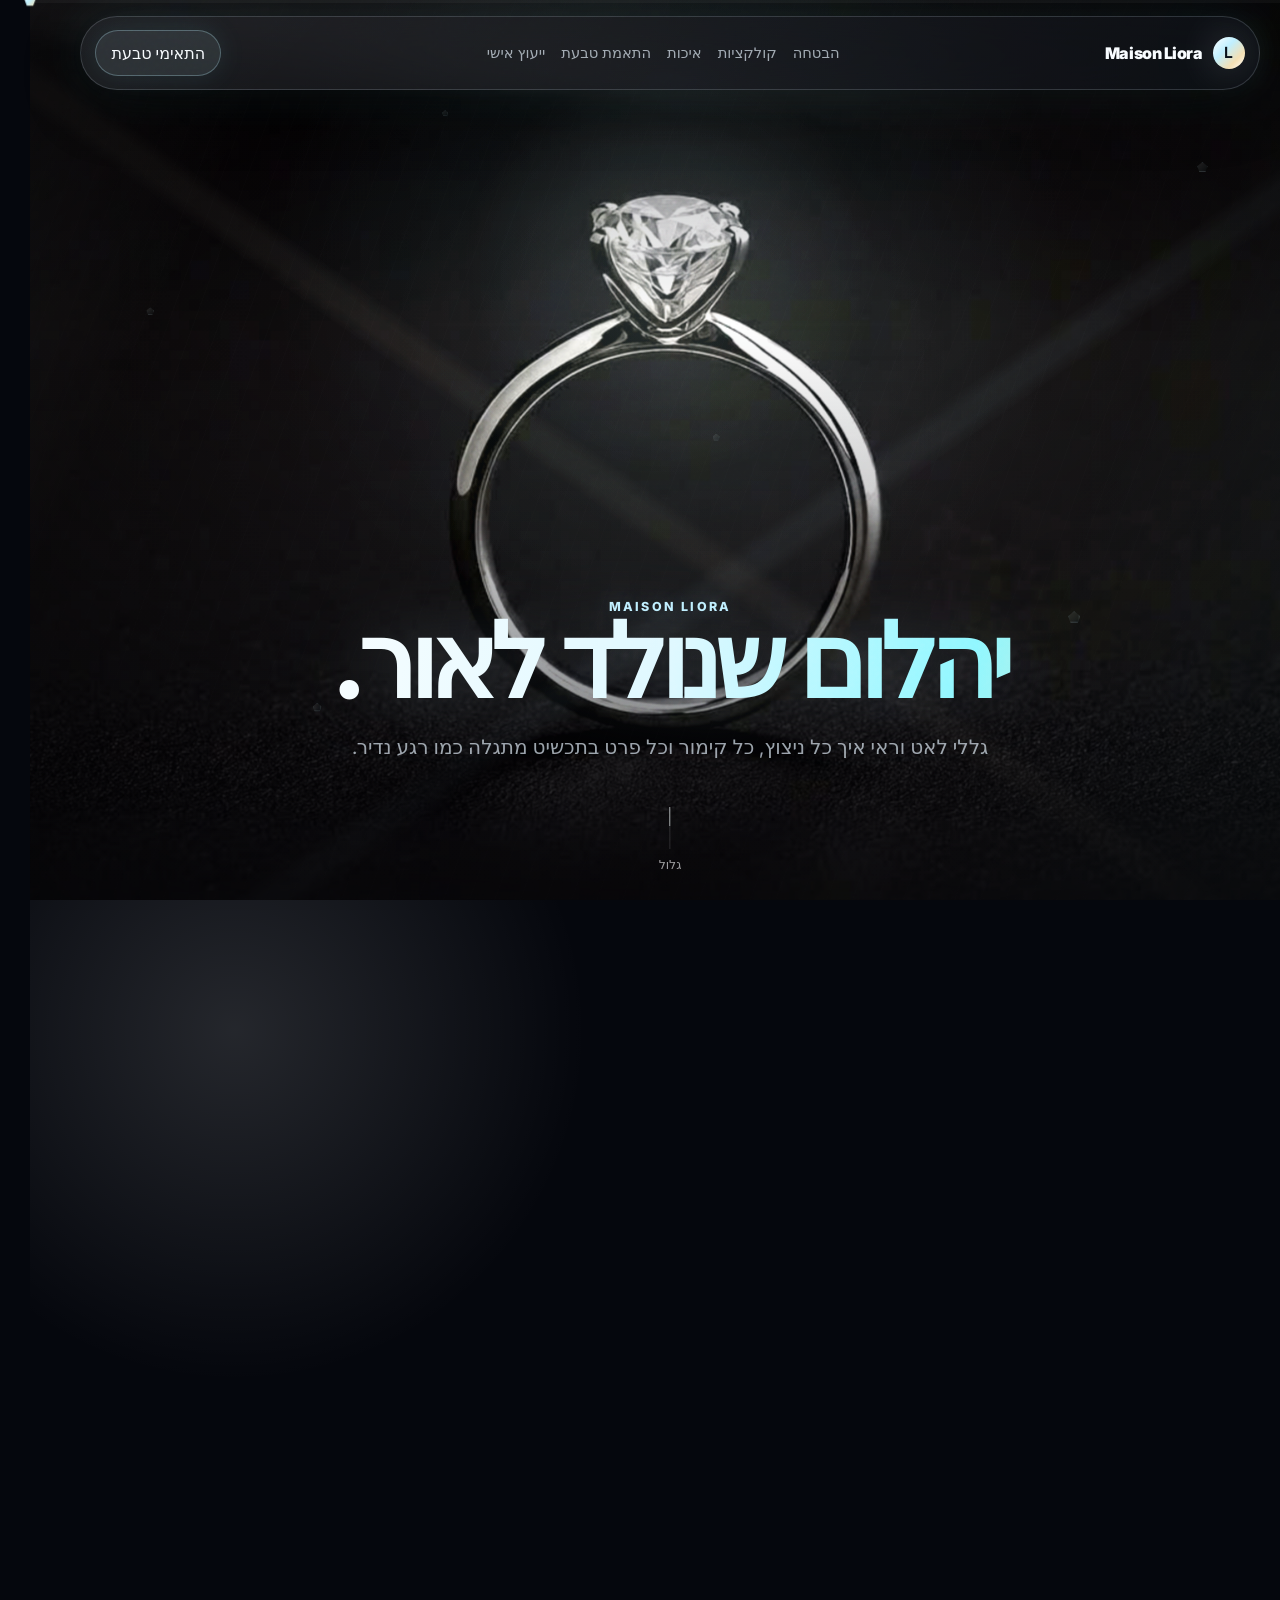
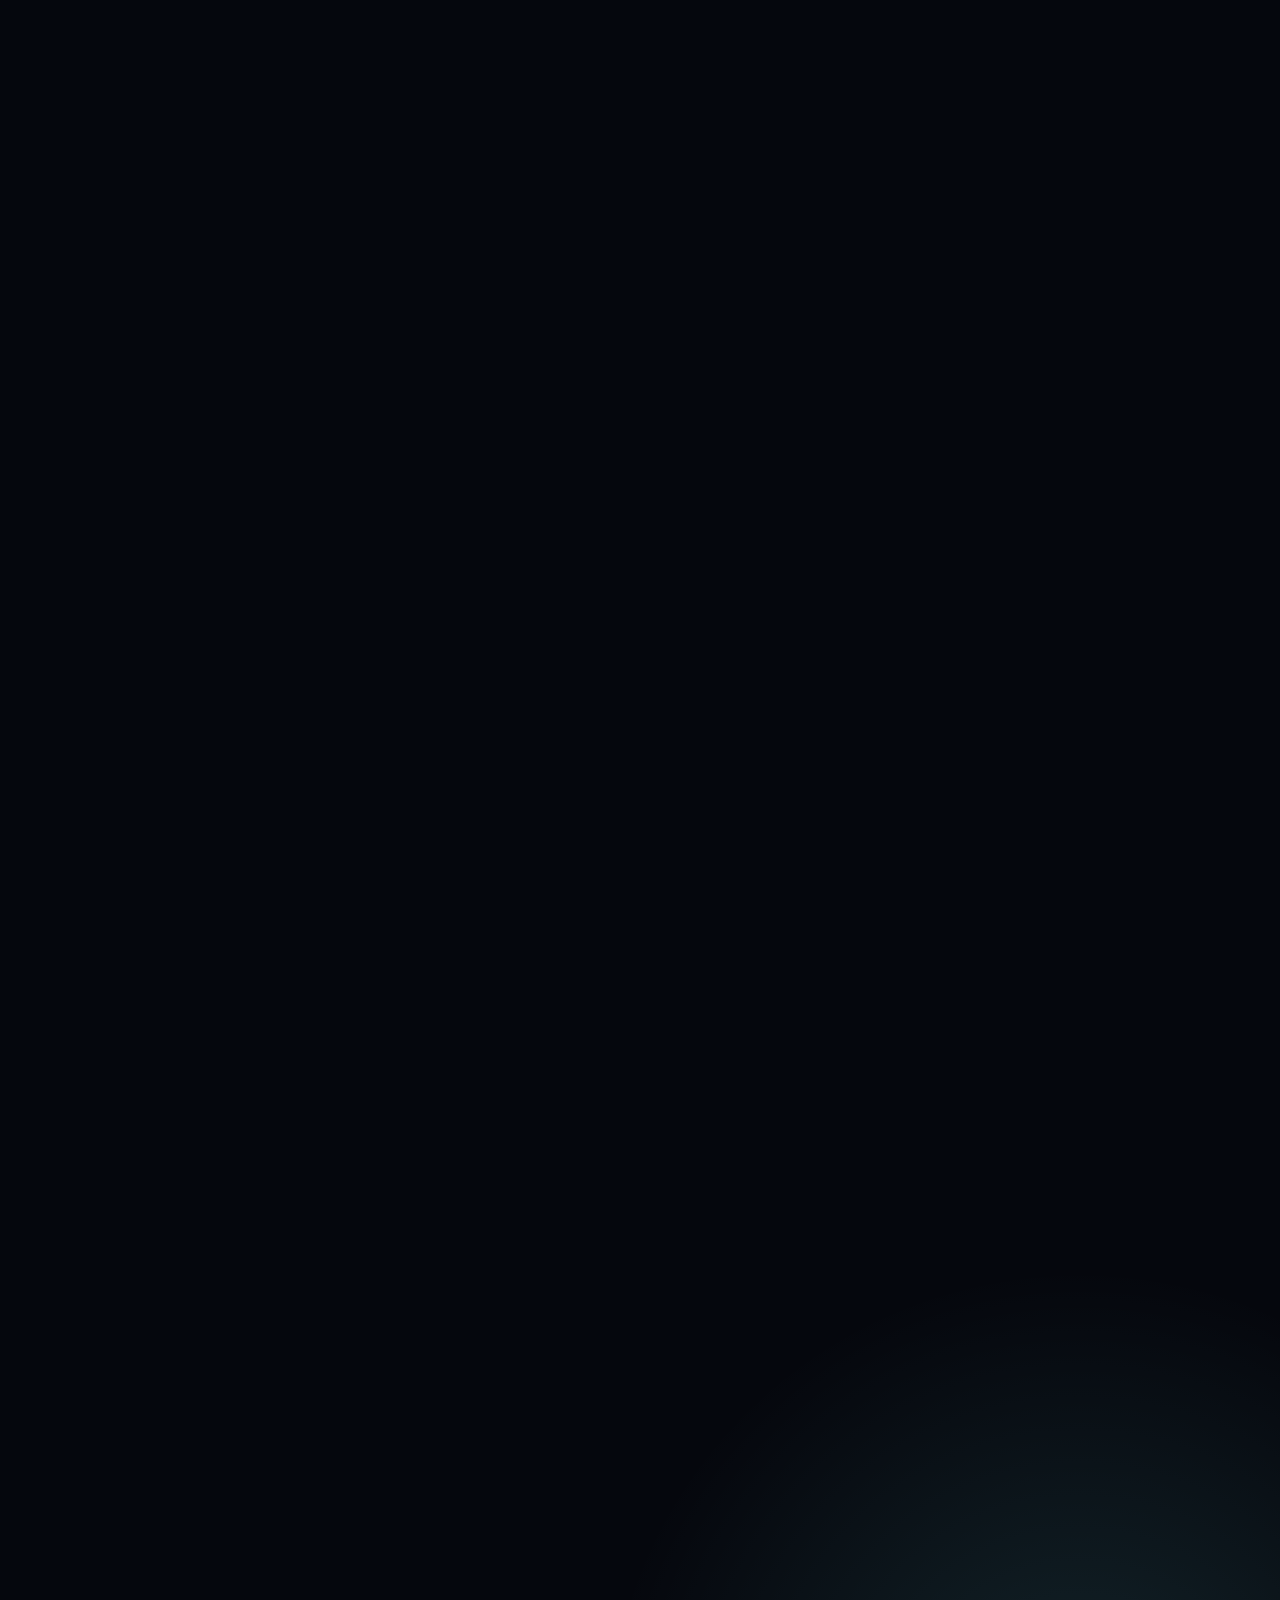
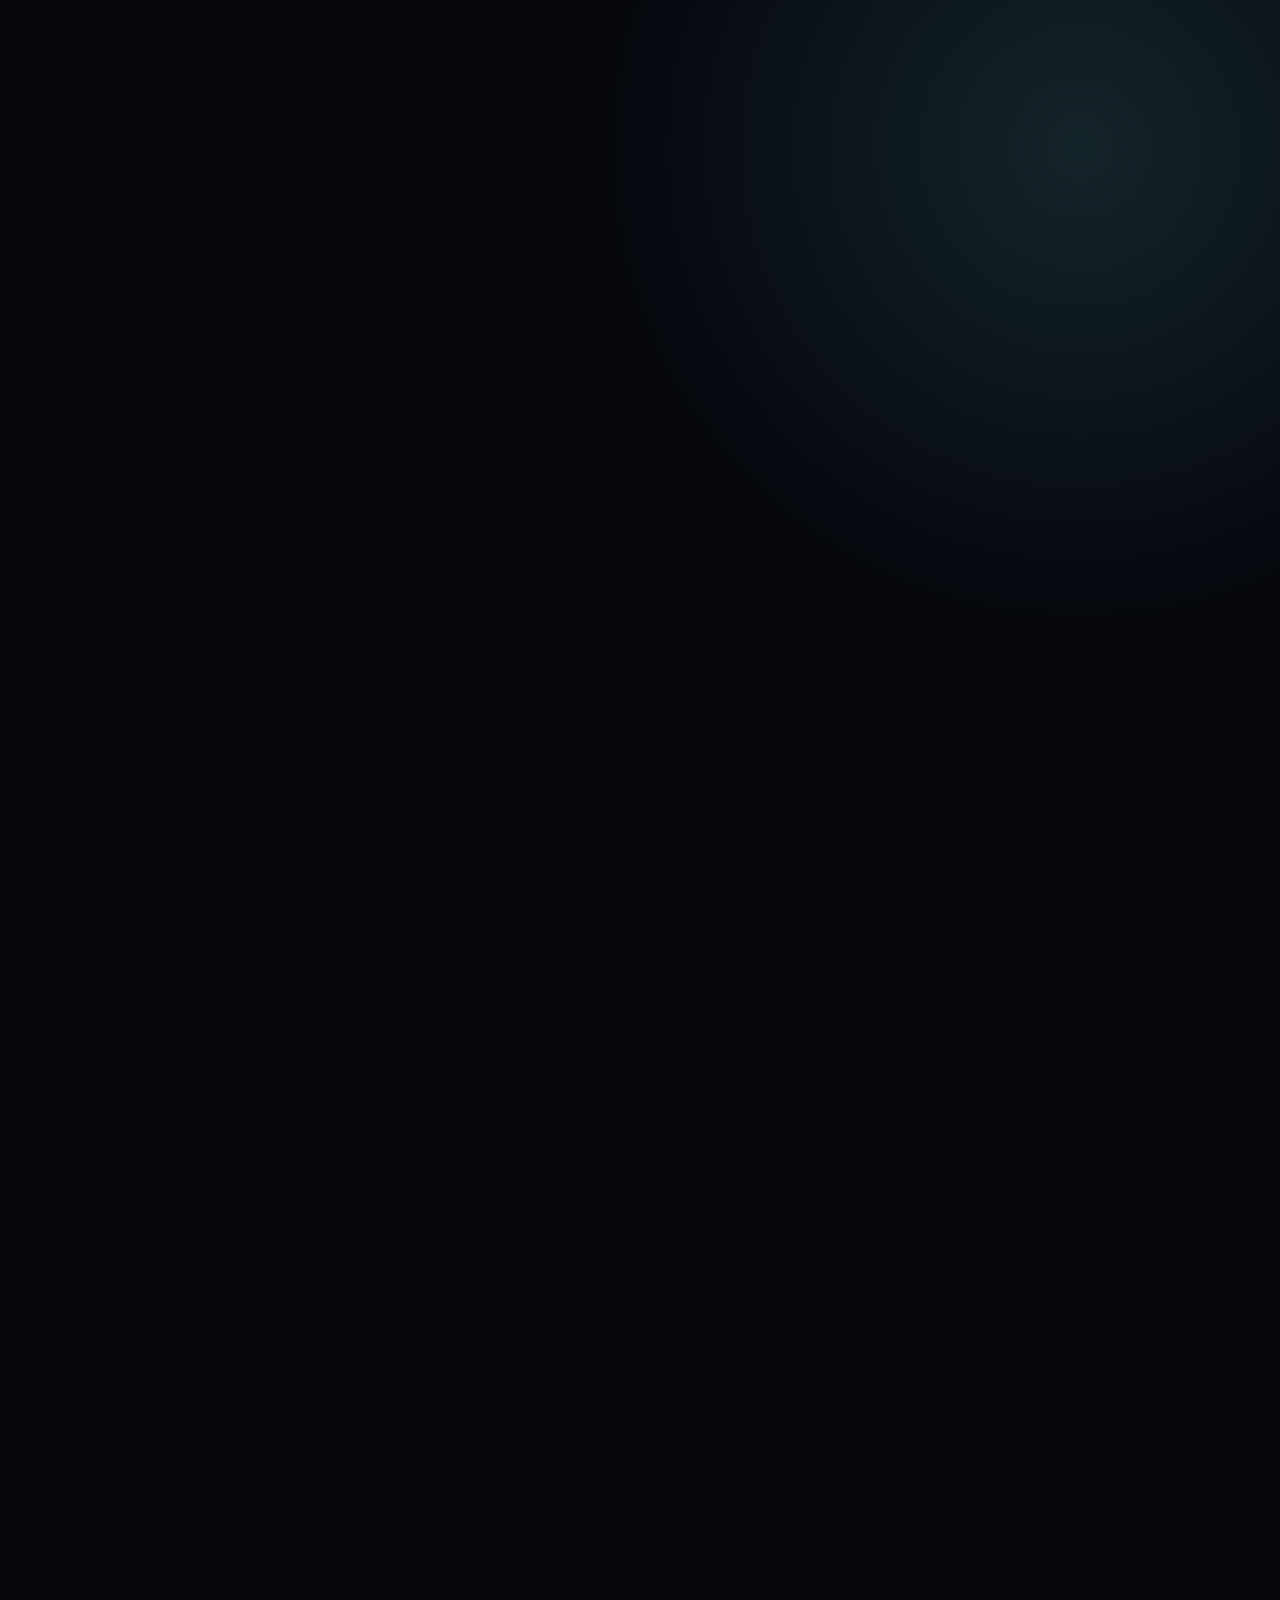
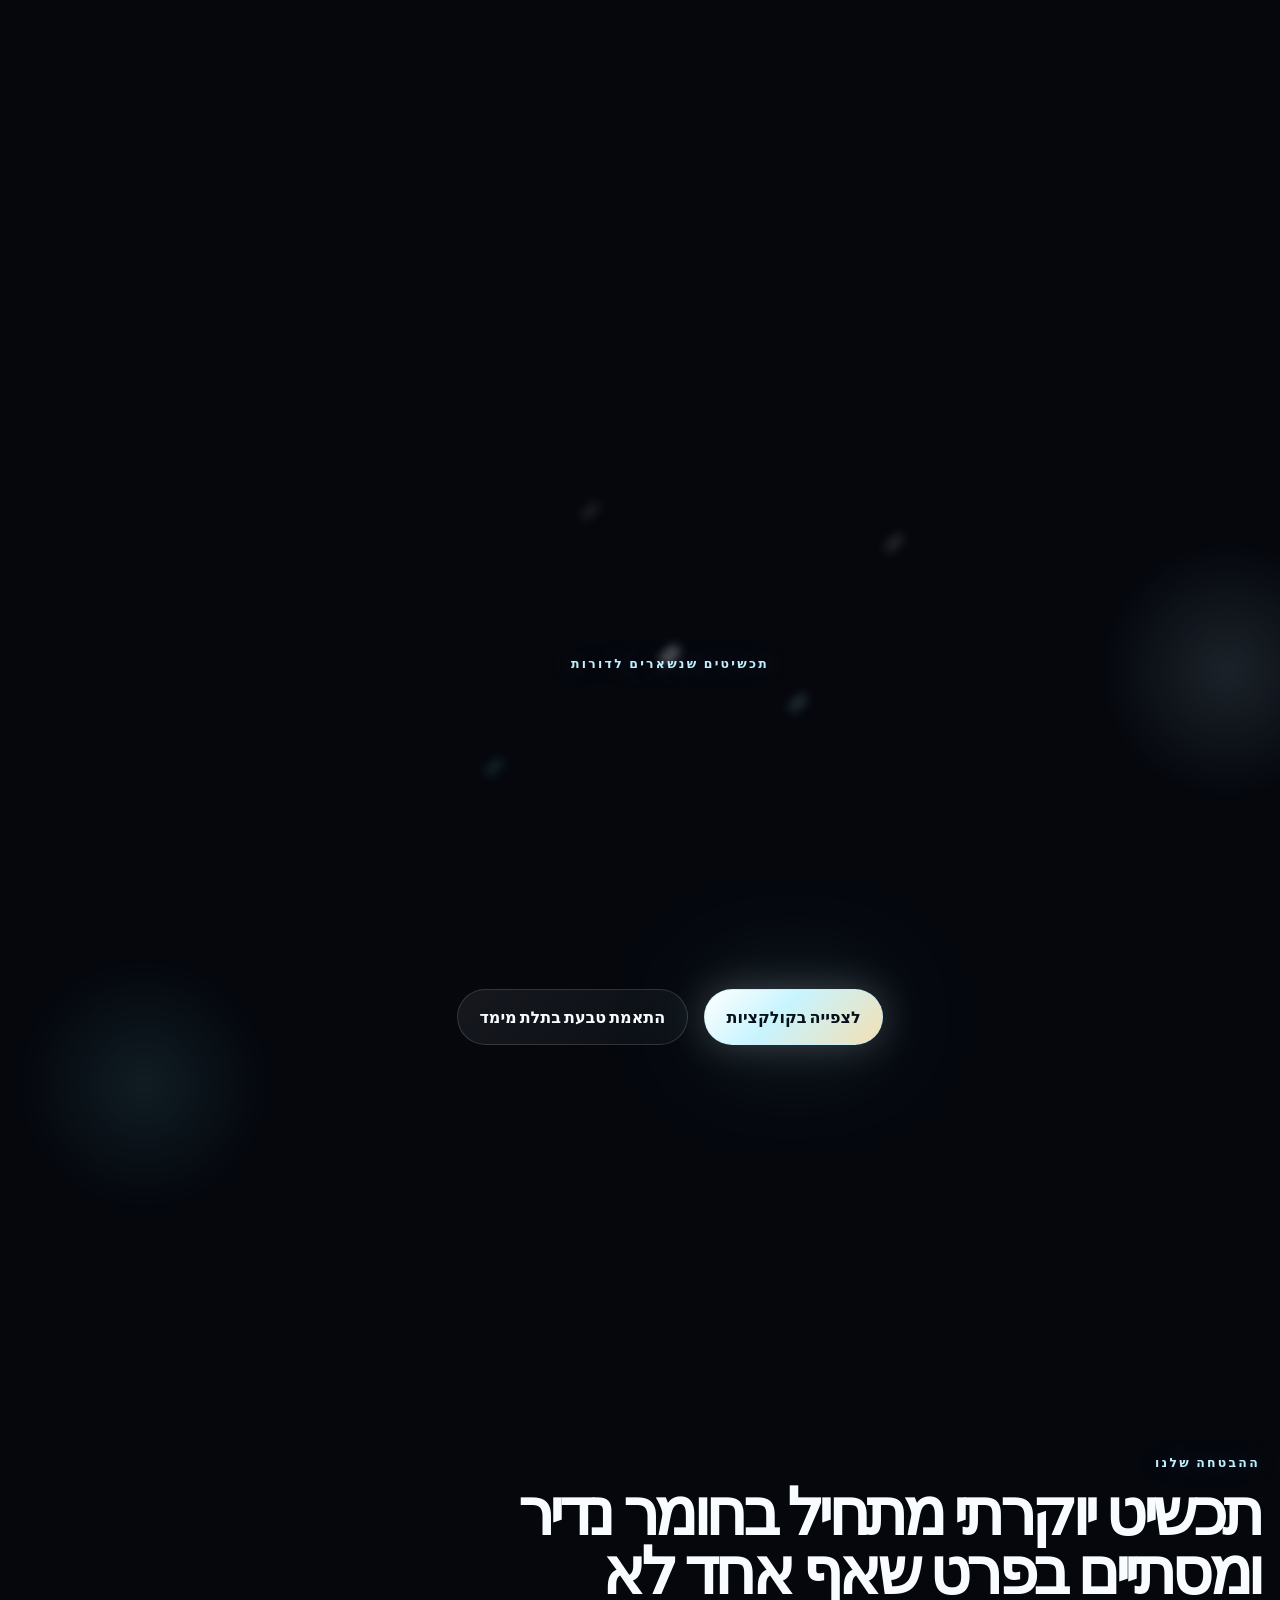
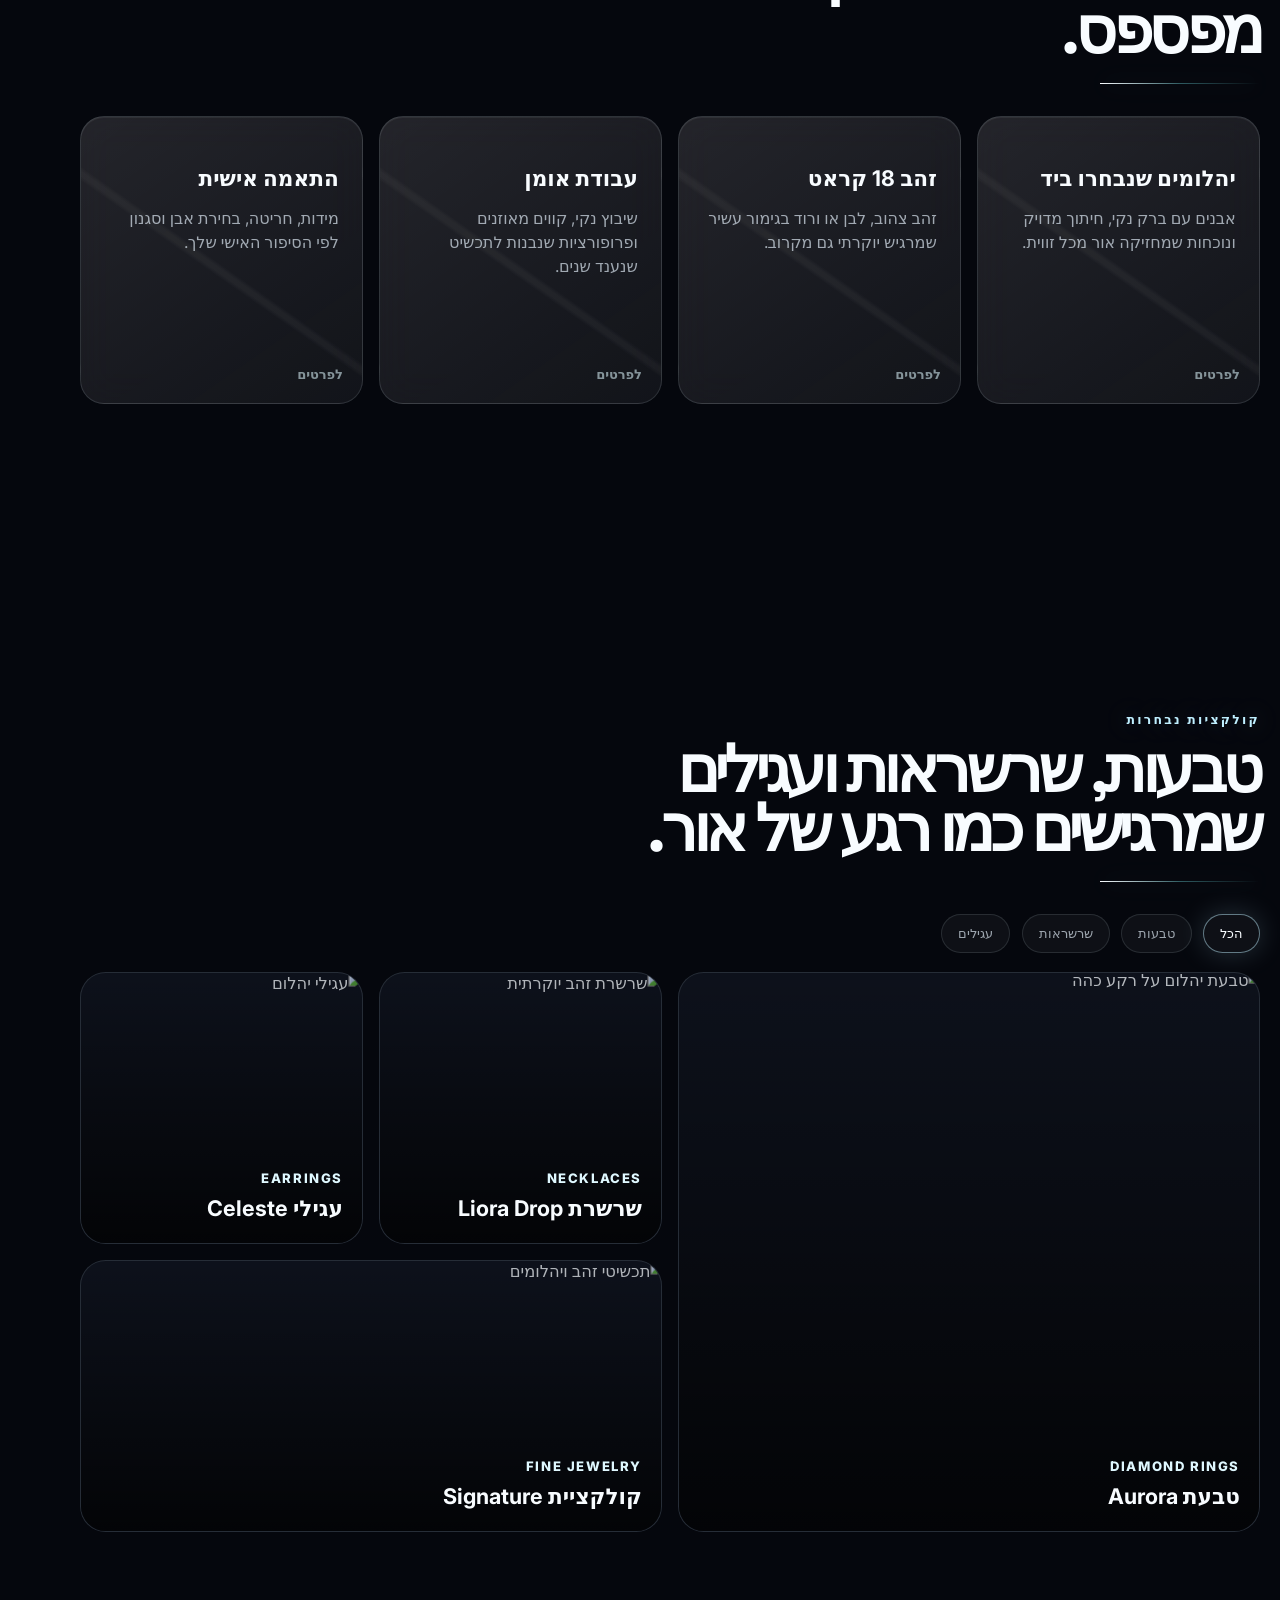
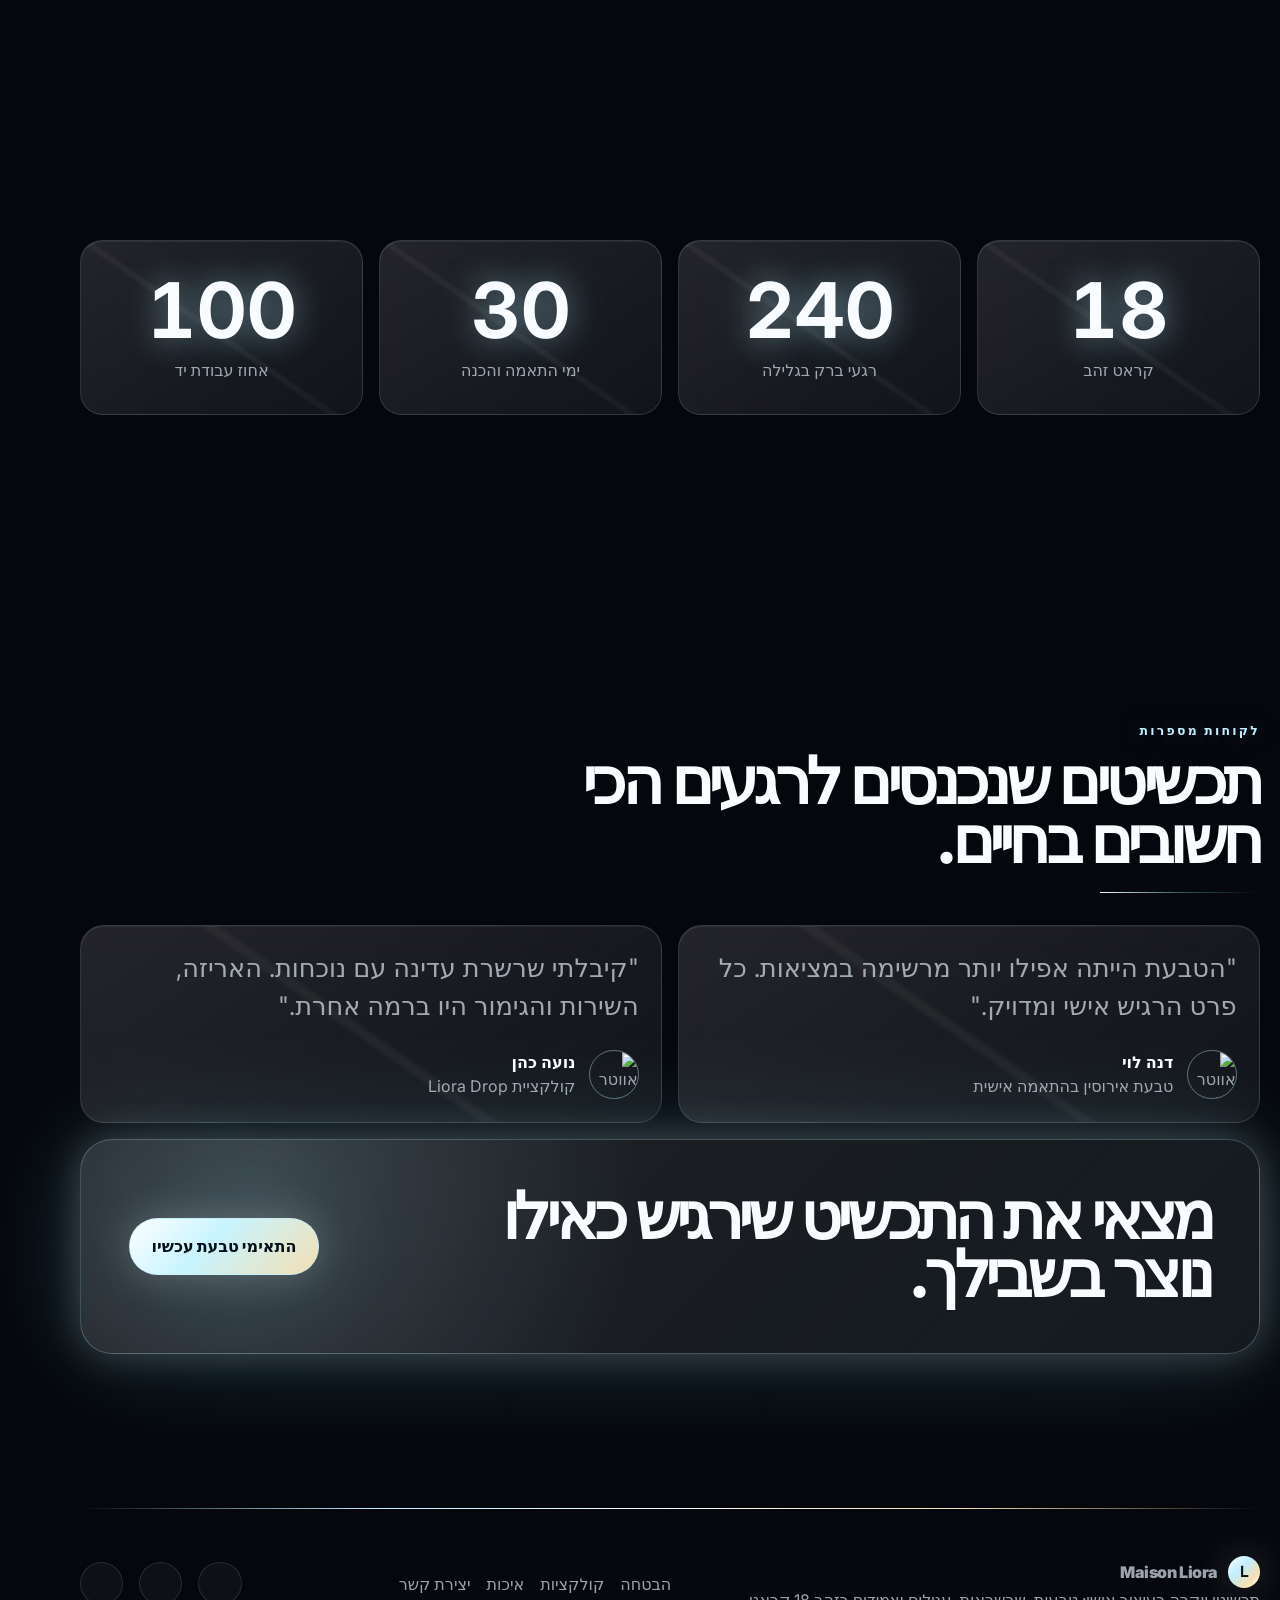
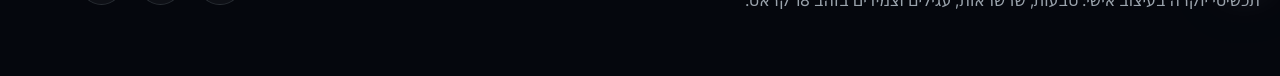
==== index.html @ a0a4fe09 "Create luxury jewelry website." ====
<!DOCTYPE html>
<html lang="he" dir="rtl">
  <head>
    <meta charset="UTF-8" />
    <meta name="viewport" content="width=device-width, initial-scale=1.0" />
    <meta
      name="description"
      content="Maison Liora - חנות תכשיטי יוקרה עם קולקציות טבעות, שרשראות, עגילים וצמידים בעיצוב אלגנטי."
    />
    <title>Maison Liora | תכשיטי יוקרה</title>
    <link rel="preconnect" href="https://fonts.googleapis.com" />
    <link rel="preconnect" href="https://fonts.gstatic.com" crossorigin />
    <link rel="preload" as="image" href="frames/frame_0001.jpg" fetchpriority="high" />
    <link rel="preload" as="image" href="frames/frame_0002.jpg" fetchpriority="high" />
    <link rel="preload" as="image" href="frames/frame_0003.jpg" fetchpriority="high" />
    <link rel="preload" as="image" href="frames/frame_0004.jpg" fetchpriority="high" />
    <link rel="preload" as="image" href="frames/frame_0005.jpg" fetchpriority="high" />
    <link rel="preload" as="image" href="frames/frame_0006.jpg" fetchpriority="high" />
    <link rel="preload" as="image" href="frames/frame_0007.jpg" fetchpriority="high" />
    <link rel="preload" as="image" href="frames/frame_0008.jpg" fetchpriority="high" />
    <link rel="preload" as="image" href="frames/frame_0009.jpg" fetchpriority="high" />
    <link rel="preload" as="image" href="frames/frame_0010.jpg" fetchpriority="high" />
    <link
      href="https://fonts.googleapis.com/css2?family=Inter:wght@400;500;600;700;800;900&family=Space+Grotesk:wght@600;700&display=swap"
      rel="stylesheet"
    />
    <link rel="stylesheet" href="styles.css" />
    <script src="https://unpkg.com/lucide@latest/dist/umd/lucide.min.js" defer></script>
    <script src="https://unpkg.com/@studio-freight/lenis@1.0.42/dist/lenis.min.js" defer></script>
    <script src="script.js" defer></script>
  </head>
  <body>
    <div class="cursor-dot" aria-hidden="true"></div>
    <div class="cursor-ring" aria-hidden="true"></div>
    <div class="noise" aria-hidden="true"></div>
    <div class="luxury-spotlight" aria-hidden="true"></div>
    <div class="floating-facets" aria-hidden="true">
      <span></span>
      <span></span>
      <span></span>
      <span></span>
      <span></span>
      <span></span>
    </div>
    <div class="scroll-progress" aria-hidden="true"><span></span></div>
    <div class="feature-presenter" id="featurePresenter" aria-hidden="true">
      <button class="feature-presenter__backdrop" type="button" aria-label="סגירת מצגת"></button>
      <article class="feature-presenter__card" role="dialog" aria-modal="true" aria-labelledby="featurePresenterTitle">
        <button class="feature-presenter__close magnetic" type="button" aria-label="סגירה">
          <span></span>
          <span></span>
        </button>
        <div class="feature-presenter__icon" id="featurePresenterIcon" aria-hidden="true"></div>
        <p class="section-kicker">Maison Liora Promise</p>
        <h2 id="featurePresenterTitle"></h2>
        <p id="featurePresenterText"></p>
      </article>
    </div>

    <nav class="navbar" aria-label="ניווט ראשי">
      <a class="brand magnetic" href="#top" aria-label="Maison Liora - חזרה לראש העמוד">
        <span class="brand__mark">L</span>
        <span>Maison Liora</span>
      </a>
      <div class="nav-links">
        <a href="#features">הבטחה</a>
        <a href="#projects">קולקציות</a>
        <a href="#proof">איכות</a>
        <a href="customize.html">התאמת טבעת</a>
        <a href="#contact">ייעוץ אישי</a>
      </div>
      <a class="nav-cta magnetic" href="customize.html">התאימי טבעת</a>
    </nav>

    <main id="top">
      <!-- Sticky canvas sequence: place image frames in /frames/frame_0001.jpg ... /frames/frame_0240.jpg -->
      <section class="frame-section" id="frameSection" aria-label="אנימציית פתיחה מבוססת גלילה">
        <div class="canvas-stage">
          <canvas id="heroCanvas" aria-label="רצף פריימים אינטראקטיבי"></canvas>
          <div class="frame-vignette" aria-hidden="true"></div>
          <div class="frame-copy" id="frameCopy">
            <p class="section-kicker reveal-text" id="frameKicker">Maison Liora</p>
            <h1 id="frameTitle">יהלום שנולד לאור.</h1>
            <p id="frameLead">
              גללי לאט וראי איך כל ניצוץ, כל קימור וכל פרט בתכשיט מתגלה כמו רגע נדיר.
            </p>
          </div>
          <div class="scroll-hint" aria-hidden="true">
            <span></span>
            גלול
          </div>
        </div>
      </section>

      <!-- Textual hero after the sequence. -->
      <section class="text-hero section-shell" id="experience">
        <div class="ambient ambient--one" aria-hidden="true"></div>
        <div class="ambient ambient--two" aria-hidden="true"></div>
        <div class="particles" aria-hidden="true"></div>
        <p class="section-kicker reveal">תכשיטים שנשארים לדורות</p>
        <h2 class="mega-title split-title">
          עיצוב עילי, יהלומים נבחרים ונוכחות שאי אפשר לשכוח.
        </h2>
        <p class="hero-lead reveal">
          Maison Liora יוצרת טבעות, שרשראות, עגילים וצמידים בעבודת אומן, עם זהב
          18 קראט, שיבוץ מדויק וחוויית רכישה אישית.
        </p>
        <div class="hero-actions reveal">
          <a href="#projects" class="button button--primary magnetic">לצפייה בקולקציות</a>
          <a href="customize.html" class="button button--ghost magnetic">התאמת טבעת בתלת מימד</a>
        </div>
      </section>

      <!-- Feature cards with reveal on scroll. -->
      <section class="features section-shell" id="features">
        <div class="section-heading reveal">
          <p class="section-kicker">ההבטחה שלנו</p>
          <h2>תכשיט יוקרתי מתחיל בחומר נדיר ומסתיים בפרט שאף אחד לא מפספס.</h2>
        </div>
        <div class="feature-grid">
          <article
            class="feature-card reveal"
            tabindex="0"
            role="button"
            aria-label="פתיחת פירוט: יהלומים שנבחרו ביד"
            data-expanded="כל יהלום נבחר לפי שילוב של ברק, ניקיון, חיתוך ונוכחות. אנחנו בודקים איך האבן מחזירה אור גם בתנועה, לא רק בתמונה סטטית, כדי לוודא שהתכשיט נראה חי ומרשים בכל תאורה. בתהליך ההתאמה אפשר לבחור בין מראה נקי ועדין לבין אבן עם נוכחות דרמטית יותר, בהתאם לסגנון ולרגע שאליו התכשיט מיועד."
          >
            <i data-lucide="sparkles" aria-hidden="true"></i>
            <h3>יהלומים שנבחרו ביד</h3>
            <p>אבנים עם ברק נקי, חיתוך מדויק ונוכחות שמחזיקה אור מכל זווית.</p>
            <span class="feature-card__hint">לפרטים <i data-lucide="arrow-left"></i></span>
          </article>
          <article
            class="feature-card reveal"
            tabindex="0"
            role="button"
            aria-label="פתיחת פירוט: זהב 18 קראט"
            data-expanded="המתכת היא הבסיס לתחושה של תכשיט יוקרתי. אנחנו עובדים עם גווני מתכת שנבחרים לפי גוון העור, סוג האבן והסגנון המבוקש: פלטינום לבן ונקי, שמפניה חמה, רוז גולד עדין או גימור כהה ודרמטי. לכל בחירה יש השפעה על הברק, האופי והנוכחות של הטבעת על היד."
          >
            <i data-lucide="mouse-pointer-2" aria-hidden="true"></i>
            <h3>זהב 18 קראט</h3>
            <p>זהב צהוב, לבן או ורוד בגימור עשיר שמרגיש יוקרתי גם מקרוב.</p>
            <span class="feature-card__hint">לפרטים <i data-lucide="arrow-left"></i></span>
          </article>
          <article
            class="feature-card reveal"
            tabindex="0"
            role="button"
            aria-label="פתיחת פירוט: עבודת אומן"
            data-expanded="היוקרה נמצאת בפרטים הקטנים: גובה השיבוץ, עובי החישוק, סימטריית השיניים, ליטוש הקצוות והאיזון בין האבן למתכת. כל תכשיט נבנה כך שהאבן לא תיראה מרחפת ולא שקועה מדי, אלא יושבת בביטחון בתוך בית אבן נקי ומדויק שמחמיא ליהלום."
          >
            <i data-lucide="scan-line" aria-hidden="true"></i>
            <h3>עבודת אומן</h3>
            <p>שיבוץ נקי, קווים מאוזנים ופרופורציות שנבנות לתכשיט שנענד שנים.</p>
            <span class="feature-card__hint">לפרטים <i data-lucide="arrow-left"></i></span>
          </article>
          <article
            class="feature-card reveal"
            tabindex="0"
            role="button"
            aria-label="פתיחת פירוט: התאמה אישית"
            data-expanded="תהליך ההתאמה מתחיל בבחירת הסגנון: Solitaire, Halo, Pavé, Emerald או Three Stone. משם בוחרים גוון מתכת, עובי טבעת, גובה שיבוץ ופרטים אישיים כמו חריטה או התאמת מידה. המטרה היא ליצור טבעת שמרגישה אישית, נוחה לענידה, ומדויקת לסיפור שמאחוריה."
          >
            <i data-lucide="accessibility" aria-hidden="true"></i>
            <h3>התאמה אישית</h3>
            <p>מידות, חריטה, בחירת אבן וסגנון לפי הסיפור האישי שלך.</p>
            <span class="feature-card__hint">לפרטים <i data-lucide="arrow-left"></i></span>
          </article>
        </div>
      </section>

      <!-- Modern jewelry collection gallery. -->
      <section class="projects section-shell" id="projects">
        <div class="section-heading reveal">
          <p class="section-kicker">קולקציות נבחרות</p>
          <h2>טבעות, שרשראות ועגילים שמרגישים כמו רגע של אור.</h2>
        </div>
        <div class="filter-tags reveal" aria-label="תגיות סינון">
          <button class="tag is-active" type="button">הכל</button>
          <button class="tag" type="button">טבעות</button>
          <button class="tag" type="button">שרשראות</button>
          <button class="tag" type="button">עגילים</button>
        </div>
        <div class="project-grid">
          <article class="project-card project-card--large reveal" data-category="טבעות">
            <img
              src="https://images.unsplash.com/photo-1605100804763-247f67b3557e?auto=format&fit=crop&w=1200&q=85"
              alt="טבעת יהלום על רקע כהה"
              loading="lazy"
            />
            <div>
              <span>Diamond Rings</span>
              <h3>טבעת Aurora</h3>
            </div>
          </article>
          <article class="project-card reveal" data-category="שרשראות">
            <img
              src="https://images.unsplash.com/photo-1599643478518-a784e5dc4c8f?auto=format&fit=crop&w=900&q=85"
              alt="שרשרת זהב יוקרתית"
              loading="lazy"
            />
            <div>
              <span>Necklaces</span>
              <h3>שרשרת Liora Drop</h3>
            </div>
          </article>
          <article class="project-card reveal" data-category="עגילים">
            <img
              src="https://images.unsplash.com/photo-1535632066927-ab7c9ab60908?auto=format&fit=crop&w=900&q=85"
              alt="עגילי יהלום"
              loading="lazy"
            />
            <div>
              <span>Earrings</span>
              <h3>עגילי Celeste</h3>
            </div>
          </article>
          <article class="project-card project-card--wide reveal" data-category="טבעות">
            <img
              src="https://images.unsplash.com/photo-1515562141207-7a88fb7ce338?auto=format&fit=crop&w=1200&q=85"
              alt="תכשיטי זהב ויהלומים"
              loading="lazy"
            />
            <div>
              <span>Fine Jewelry</span>
              <h3>קולקציית Signature</h3>
            </div>
          </article>
        </div>
      </section>

      <!-- Animated counters. -->
      <section class="stats section-shell" id="proof" aria-label="סטטיסטיקות">
        <article class="stat reveal">
          <strong data-count="18">0</strong>
          <span>קראט זהב</span>
        </article>
        <article class="stat reveal">
          <strong data-count="240">0</strong>
          <span>רגעי ברק בגלילה</span>
        </article>
        <article class="stat reveal">
          <strong data-count="30">0</strong>
          <span>ימי התאמה והכנה</span>
        </article>
        <article class="stat reveal">
          <strong data-count="100">0</strong>
          <span>אחוז עבודת יד</span>
        </article>
      </section>

      <!-- Testimonials and final CTA. -->
      <section class="testimonials section-shell" id="contact">
        <div class="section-heading reveal">
          <p class="section-kicker">לקוחות מספרות</p>
          <h2>תכשיטים שנכנסים לרגעים הכי חשובים בחיים.</h2>
        </div>
        <div class="testimonial-grid">
          <figure class="quote-card reveal">
            <blockquote>
              "הטבעת הייתה אפילו יותר מרשימה במציאות. כל פרט הרגיש אישי ומדויק."
            </blockquote>
            <figcaption>
              <img src="https://i.pravatar.cc/120?img=12" alt="אווטר של דנה" loading="lazy" />
              <span><strong>דנה לוי</strong> טבעת אירוסין בהתאמה אישית</span>
            </figcaption>
          </figure>
          <figure class="quote-card reveal">
            <blockquote>
              "קיבלתי שרשרת עדינה עם נוכחות. האריזה, השירות והגימור היו ברמה אחרת."
            </blockquote>
            <figcaption>
              <img src="https://i.pravatar.cc/120?img=32" alt="אווטר של איתי" loading="lazy" />
              <span><strong>נועה כהן</strong> קולקציית Liora Drop</span>
            </figcaption>
          </figure>
        </div>
        <div class="final-cta reveal">
          <h2>מצאי את התכשיט שירגיש כאילו נוצר בשבילך.</h2>
          <a class="button button--primary magnetic" href="customize.html">התאימי טבעת עכשיו</a>
        </div>
      </section>
    </main>

    <footer class="footer">
      <div class="footer__top"></div>
      <div>
        <a class="brand" href="#top">
          <span class="brand__mark">L</span>
          <span>Maison Liora</span>
        </a>
        <p>תכשיטי יוקרה בעיצוב אישי: טבעות, שרשראות, עגילים וצמידים בזהב 18 קראט.</p>
      </div>
      <div class="footer__links" aria-label="קישורי פוטר">
        <a href="#features">הבטחה</a>
        <a href="#projects">קולקציות</a>
        <a href="#proof">איכות</a>
        <a href="#contact">יצירת קשר</a>
      </div>
      <div class="socials">
        <a href="#" aria-label="Instagram"><i data-lucide="instagram"></i></a>
        <a href="#" aria-label="LinkedIn"><i data-lucide="linkedin"></i></a>
        <a href="#" aria-label="Dribbble"><i data-lucide="dribbble"></i></a>
      </div>
    </footer>
  </body>
</html>
---- styles.css ----
:root {
  color-scheme: dark;
  --bg: #05070d;
  --bg-soft: #0d111b;
  --panel: rgba(235, 248, 255, 0.062);
  --panel-strong: rgba(235, 248, 255, 0.12);
  --text: #f8fcff;
  --muted: rgba(232, 244, 255, 0.66);
  --line: rgba(220, 242, 255, 0.12);
  --diamond: #f8fcff;
  --ice: #bfefff;
  --aqua: #7df9ff;
  --champagne: #f4dfb2;
  --gold: var(--champagne);
  --cyan: var(--aqua);
  --ease: cubic-bezier(0.25, 0.1, 0.25, 1);
  --shadow-gold: 0 0 42px rgba(191, 239, 255, 0.35), 0 0 95px rgba(125, 249, 255, 0.16);
  --shadow-diamond: 0 0 40px rgba(248, 252, 255, 0.22), 0 0 120px rgba(125, 249, 255, 0.18);
  --max: 1180px;
}

* {
  box-sizing: border-box;
}

html {
  scroll-behavior: auto;
  background: var(--bg);
}

body {
  --spotlight-x: 50vw;
  --spotlight-y: 30vh;
  margin: 0;
  min-height: 100vh;
  overflow-x: hidden;
  background:
    radial-gradient(circle at 16% 8%, rgba(248, 252, 255, 0.13), transparent 22rem),
    radial-gradient(circle at 82% 26%, rgba(125, 249, 255, 0.12), transparent 30rem),
    radial-gradient(circle at 50% 110%, rgba(244, 223, 178, 0.08), transparent 34rem),
    linear-gradient(135deg, rgba(255, 255, 255, 0.035) 0 1px, transparent 1px 18px),
    var(--bg);
  color: var(--text);
  font-family: Inter, system-ui, -apple-system, BlinkMacSystemFont, "Segoe UI", sans-serif;
  line-height: 1.5;
}

a {
  color: inherit;
  text-decoration: none;
}

button,
a {
  -webkit-tap-highlight-color: transparent;
}

img,
canvas {
  display: block;
  max-width: 100%;
}

::selection {
  background: rgba(191, 239, 255, 0.35);
  color: #fff;
}

/* Subtle noise gives the dark background a premium tactile feel. */
.noise {
  position: fixed;
  inset: 0;
  z-index: 100;
  pointer-events: none;
  opacity: 0.16;
  mix-blend-mode: overlay;
  background-image: url("data:image/svg+xml,%3Csvg viewBox='0 0 260 260' xmlns='http://www.w3.org/2000/svg'%3E%3Cfilter id='noiseFilter'%3E%3CfeTurbulence type='fractalNoise' baseFrequency='0.86' numOctaves='3' stitchTiles='stitch'/%3E%3C/filter%3E%3Crect width='100%25' height='100%25' filter='url(%23noiseFilter)' opacity='0.55'/%3E%3C/svg%3E");
}

.luxury-spotlight {
  position: fixed;
  inset: 0;
  z-index: 1;
  pointer-events: none;
  background:
    radial-gradient(circle at var(--spotlight-x) var(--spotlight-y), rgba(248, 252, 255, 0.12), transparent 13rem),
    radial-gradient(circle at var(--spotlight-x) var(--spotlight-y), rgba(125, 249, 255, 0.08), transparent 25rem);
  mix-blend-mode: screen;
  opacity: 0.9;
  transition: opacity 400ms var(--ease);
}

.floating-facets {
  position: fixed;
  inset: 0;
  z-index: 2;
  overflow: hidden;
  pointer-events: none;
}

.floating-facets span {
  position: absolute;
  width: 0.65rem;
  height: 0.65rem;
  border: 1px solid rgba(191, 239, 255, 0.34);
  background: linear-gradient(135deg, rgba(255, 255, 255, 0.28), rgba(125, 249, 255, 0.08));
  clip-path: polygon(50% 0, 100% 42%, 78% 100%, 22% 100%, 0 42%);
  filter: drop-shadow(0 0 12px rgba(191, 239, 255, 0.42));
  opacity: 0.35;
  animation: facetFloat 12s ease-in-out infinite alternate;
}

.floating-facets span:nth-child(1) {
  top: 18%;
  right: 8%;
}

.floating-facets span:nth-child(2) {
  top: 34%;
  left: 9%;
  animation-delay: -2s;
  transform: scale(0.74);
}

.floating-facets span:nth-child(3) {
  top: 68%;
  right: 18%;
  animation-delay: -4s;
  transform: scale(1.18);
}

.floating-facets span:nth-child(4) {
  top: 78%;
  left: 22%;
  animation-delay: -5.5s;
  transform: scale(0.86);
}

.floating-facets span:nth-child(5) {
  top: 12%;
  left: 32%;
  animation-delay: -7s;
  transform: scale(0.62);
}

.floating-facets span:nth-child(6) {
  top: 48%;
  right: 46%;
  animation-delay: -9s;
  transform: scale(0.7);
}

.scroll-progress {
  position: fixed;
  top: 0;
  right: 0;
  left: 0;
  z-index: 95;
  height: 3px;
  background: rgba(255, 255, 255, 0.04);
}

.scroll-progress span {
  display: block;
  width: 0;
  height: 100%;
  background: linear-gradient(90deg, var(--aqua), var(--diamond), var(--champagne));
  box-shadow: 0 0 24px rgba(191, 239, 255, 0.75);
}

.section-kicker {
  margin: 0;
  color: var(--ice);
  text-shadow: 0 0 24px rgba(191, 239, 255, 0.35);
  font-size: 0.78rem;
  font-weight: 800;
  letter-spacing: 0.18em;
  text-transform: uppercase;
}

.cursor-dot,
.cursor-ring {
  position: fixed;
  top: 0;
  left: 0;
  z-index: 180;
  border-radius: 50%;
  pointer-events: none;
  transform: translate3d(-50%, -50%, 0);
}

.cursor-dot {
  width: 0.72rem;
  height: 0.72rem;
  background: linear-gradient(135deg, #ffffff, #bfefff 45%, #f4dfb2);
  border-radius: 0;
  clip-path: polygon(50% 0, 100% 38%, 78% 100%, 22% 100%, 0 38%);
  box-shadow:
    0 0 16px rgba(248, 252, 255, 0.95),
    0 0 34px rgba(191, 239, 255, 0.72),
    0 0 58px rgba(125, 249, 255, 0.35);
  animation: cursorDiamondGlow 1400ms ease-in-out infinite alternate;
}

.cursor-ring {
  display: none;
}

.cursor-ring.is-active {
  display: none;
}

.cursor-spark {
  position: fixed;
  z-index: 179;
  width: 0.55rem;
  height: 0.55rem;
  pointer-events: none;
  background: linear-gradient(135deg, #ffffff, #bfefff 55%, #f4dfb2);
  clip-path: polygon(50% 0, 62% 38%, 100% 50%, 62% 62%, 50% 100%, 38% 62%, 0 50%, 38% 38%);
  filter: drop-shadow(0 0 10px rgba(191, 239, 255, 0.85));
  transform: translate(-50%, -50%) scale(1);
  animation: cursorSparkFade 650ms ease-out forwards;
}

.navbar {
  position: fixed;
  top: 1rem;
  right: 50%;
  z-index: 90;
  display: flex;
  align-items: center;
  justify-content: space-between;
  width: min(calc(100% - 2rem), var(--max));
  padding: 0.8rem 0.9rem;
  border: 1px solid rgba(220, 242, 255, 0.16);
  border-radius: 999px;
  background:
    linear-gradient(135deg, rgba(255, 255, 255, 0.085), rgba(191, 239, 255, 0.035)),
    rgba(5, 7, 13, 0.64);
  box-shadow: 0 18px 60px rgba(0, 0, 0, 0.3), 0 0 55px rgba(125, 249, 255, 0.08);
  backdrop-filter: blur(20px);
  transform: translateX(50%);
  transition: border-color 350ms var(--ease), background 350ms var(--ease), box-shadow 350ms var(--ease);
}

.navbar.is-scrolled {
  border-color: rgba(248, 252, 255, 0.24);
  background:
    linear-gradient(135deg, rgba(255, 255, 255, 0.12), rgba(191, 239, 255, 0.045)),
    rgba(5, 7, 13, 0.76);
  box-shadow: 0 20px 70px rgba(0, 0, 0, 0.36), 0 0 70px rgba(125, 249, 255, 0.12);
}

.brand,
.nav-links,
.footer__links,
.socials {
  display: flex;
  align-items: center;
  gap: 1rem;
}

.brand {
  gap: 0.65rem;
  font-weight: 900;
  letter-spacing: -0.03em;
}

.brand__mark {
  display: grid;
  width: 2rem;
  height: 2rem;
  place-items: center;
  border-radius: 50%;
  background:
    linear-gradient(135deg, #ffffff, #bfefff 38%, #f4dfb2 72%, #ffffff),
    radial-gradient(circle at 30% 25%, #fff, transparent 42%);
  color: #071019;
  box-shadow: var(--shadow-diamond);
  font-family: "Space Grotesk", Inter, sans-serif;
}

.nav-links {
  color: var(--muted);
  font-size: 0.92rem;
}

.nav-links a,
.footer__links a,
.socials a {
  transition: color 250ms var(--ease), transform 250ms var(--ease);
}

.nav-links a {
  position: relative;
}

.nav-links a::after {
  position: absolute;
  right: 0;
  bottom: -0.35rem;
  width: 100%;
  height: 1px;
  background: linear-gradient(90deg, transparent, var(--diamond), transparent);
  opacity: 0;
  transform: scaleX(0);
  transition: opacity 260ms var(--ease), transform 260ms var(--ease);
  content: "";
}

.nav-links a:hover,
.nav-links a.is-active,
.footer__links a:hover,
.socials a:hover {
  color: var(--text);
  transform: translateY(-1px);
}

.nav-links a:hover::after,
.nav-links a.is-active::after {
  opacity: 1;
  transform: scaleX(1);
}

.nav-cta {
  padding: 0.7rem 1rem;
  border-radius: 999px;
  background: rgba(191, 239, 255, 0.1);
  color: #f8fcff;
  box-shadow: inset 0 0 0 1px rgba(191, 239, 255, 0.28), 0 0 28px rgba(125, 249, 255, 0.1);
}

.frame-section {
  position: relative;
  min-height: max(900vh, 8400px);
}

.canvas-stage {
  position: sticky;
  top: 0;
  height: 100vh;
  overflow: hidden;
  background:
    radial-gradient(circle at 50% 42%, rgba(191, 239, 255, 0.1), transparent 34rem),
    #02050b;
  isolation: isolate;
}

#heroCanvas {
  width: 100%;
  height: 100%;
  object-fit: cover;
  filter: contrast(1.06) saturate(1.12) brightness(1.03);
  transform: translateZ(0) scale(1.001);
  image-rendering: auto;
  will-change: transform;
}

.canvas-stage::before,
.canvas-stage::after {
  position: absolute;
  inset: 0;
  z-index: 1;
  pointer-events: none;
  content: "";
}

.canvas-stage::before {
  background:
    linear-gradient(115deg, rgba(255, 255, 255, 0.12), transparent 16%, transparent 76%, rgba(125, 249, 255, 0.12)),
    linear-gradient(35deg, transparent 0 44%, rgba(244, 223, 178, 0.08) 45% 46%, transparent 47%),
    linear-gradient(145deg, transparent 0 58%, rgba(191, 239, 255, 0.08) 59% 60%, transparent 61%),
    radial-gradient(circle at 50% 40%, rgba(255, 255, 255, 0.055), transparent 34%);
  mix-blend-mode: screen;
  opacity: 0.72;
}

.canvas-stage::after {
  background:
    linear-gradient(90deg, rgba(0, 0, 0, 0.22), transparent 18%, transparent 82%, rgba(0, 0, 0, 0.22)),
    repeating-linear-gradient(110deg, rgba(255, 255, 255, 0.025) 0 1px, transparent 1px 24px);
  opacity: 0.38;
}

.frame-vignette {
  position: absolute;
  inset: 0;
  z-index: 2;
  pointer-events: none;
  background:
    linear-gradient(180deg, rgba(3, 3, 6, 0.48), transparent 36%, rgba(3, 3, 6, 0.68)),
    radial-gradient(circle at center, transparent 34%, rgba(0, 0, 0, 0.44));
}

.frame-copy {
  position: absolute;
  z-index: 4;
  right: 50%;
  bottom: clamp(4rem, 12vh, 9rem);
  width: min(92vw, 920px);
  text-align: center;
  transform: translateX(50%) translateY(0);
  transition: opacity 420ms var(--ease), transform 420ms var(--ease), filter 420ms var(--ease);
}

.frame-copy.is-changing {
  opacity: 0;
  filter: blur(8px);
  transform: translateX(50%) translateY(18px);
}

.frame-copy h1,
.mega-title,
.section-heading h2,
.final-cta h2 {
  margin: 0;
  font-family: "Space Grotesk", Inter, sans-serif;
  font-size: clamp(2.5rem, 8vw, 8rem);
  font-weight: 900;
  line-height: 0.92;
  letter-spacing: -0.07em;
}

.frame-copy h1,
.mega-title {
  background: linear-gradient(105deg, #ffffff 0%, #dff8ff 28%, #8ff7ff 46%, #f4dfb2 62%, #ffffff 82%);
  background-size: 180% auto;
  -webkit-background-clip: text;
  background-clip: text;
  color: transparent;
  filter: drop-shadow(0 0 34px rgba(191, 239, 255, 0.22));
  animation: diamondTextShimmer 7600ms ease-in-out infinite alternate;
}

.frame-copy p:not(.section-kicker),
.hero-lead,
.section-heading p + h2 + p {
  color: var(--muted);
}

.frame-copy p:not(.section-kicker) {
  width: min(46rem, 92vw);
  margin: 1.15rem auto 0;
  font-size: clamp(1rem, 1.8vw, 1.25rem);
}

#frameTitle {
  min-height: 0.95em;
}

#frameLead {
  min-height: 3em;
}

.scroll-hint {
  position: absolute;
  z-index: 3;
  right: 50%;
  bottom: 1.6rem;
  display: grid;
  gap: 0.45rem;
  justify-items: center;
  color: rgba(245, 245, 247, 0.62);
  font-size: 0.78rem;
  transform: translateX(50%);
}

.scroll-hint span {
  width: 1px;
  height: 2.6rem;
  overflow: hidden;
  background: rgba(255, 255, 255, 0.14);
}

.scroll-hint span::after {
  display: block;
  width: 100%;
  height: 45%;
  background: var(--diamond);
  box-shadow: 0 0 14px var(--ice), 0 0 28px rgba(125, 249, 255, 0.45);
  animation: scrollHint 1500ms ease-in-out infinite;
  content: "";
}

.section-shell {
  position: relative;
  width: min(calc(100% - 2rem), var(--max));
  margin: 0 auto;
  padding: clamp(6rem, 12vw, 11rem) 0;
}

.text-hero {
  min-height: 100vh;
  display: grid;
  place-items: center;
  align-content: center;
  text-align: center;
}

.hero-lead {
  width: min(47rem, 100%);
  margin: 1.5rem auto 0;
  font-size: clamp(1.08rem, 2vw, 1.35rem);
}

.hero-actions {
  display: flex;
  flex-wrap: wrap;
  justify-content: center;
  gap: 1rem;
  margin-top: 2.4rem;
}

.button {
  position: relative;
  display: inline-flex;
  align-items: center;
  justify-content: center;
  min-height: 3.3rem;
  padding: 0.95rem 1.35rem;
  overflow: hidden;
  border: 1px solid rgba(255, 255, 255, 0.14);
  border-radius: 999px;
  font-weight: 800;
  transition: transform 450ms var(--ease), box-shadow 450ms var(--ease), border-color 450ms var(--ease);
}

.button::before {
  position: absolute;
  inset: -40% -70%;
  background: linear-gradient(110deg, transparent 34%, rgba(255, 255, 255, 0.55) 48%, transparent 62%);
  opacity: 0;
  transform: translateX(45%) rotate(8deg);
  transition: opacity 300ms var(--ease), transform 800ms var(--ease);
  content: "";
}

.button:hover::before {
  opacity: 0.75;
  transform: translateX(-45%) rotate(8deg);
}

.button--primary {
  border-color: rgba(191, 239, 255, 0.62);
  background:
    linear-gradient(135deg, #ffffff, #c8f4ff 42%, #f4dfb2),
    radial-gradient(circle at 28% 18%, #fff, transparent 34%);
  color: #061019;
  box-shadow: var(--shadow-diamond);
}

.button--ghost {
  background: linear-gradient(135deg, rgba(255, 255, 255, 0.07), rgba(191, 239, 255, 0.035));
  color: var(--text);
}

.button:hover {
  box-shadow: 0 0 42px rgba(191, 239, 255, 0.32), 0 0 80px rgba(125, 249, 255, 0.16);
}

.ambient,
.particles::before,
.particles::after {
  position: absolute;
  border-radius: 999px;
  pointer-events: none;
  filter: blur(6px);
}

.ambient {
  width: 18rem;
  height: 18rem;
  opacity: 0.4;
}

.ambient--one {
  top: 14%;
  right: -7rem;
  background: radial-gradient(circle, rgba(191, 239, 255, 0.3), transparent 65%);
}

.ambient--two {
  bottom: 8%;
  left: -5rem;
  background: radial-gradient(circle, rgba(125, 249, 255, 0.23), transparent 65%);
}

.particles::before,
.particles::after {
  width: 0.45rem;
  height: 0.45rem;
  background: #f8fcff;
  box-shadow:
    8rem 3rem 0 rgba(191, 239, 255, 0.46),
    -11rem 7rem 0 rgba(125, 249, 255, 0.34),
    14rem -7rem 0 rgba(255, 255, 255, 0.36),
    -5rem -9rem 0 rgba(244, 223, 178, 0.3);
  animation: floatParticles 8500ms ease-in-out infinite alternate;
  content: "";
}

.particles::before {
  top: 30%;
  right: 52%;
}

.particles::after {
  bottom: 26%;
  left: 48%;
  animation-delay: -1600ms;
}

.section-heading {
  display: grid;
  gap: 0.75rem;
  margin-bottom: 2rem;
}

.section-heading::after {
  width: min(10rem, 42vw);
  height: 1px;
  margin-top: 0.6rem;
  background: linear-gradient(90deg, var(--diamond), rgba(125, 249, 255, 0.35), transparent);
  box-shadow: 0 0 24px rgba(191, 239, 255, 0.32);
  content: "";
}

.section-heading h2 {
  max-width: 780px;
  font-size: clamp(2.1rem, 5vw, 4.7rem);
}

.feature-grid {
  display: grid;
  grid-template-columns: repeat(4, minmax(0, 1fr));
  gap: 1rem;
}

.feature-card,
.quote-card,
.stat {
  position: relative;
  overflow: hidden;
  border: 1px solid rgba(220, 242, 255, 0.13);
  background:
    linear-gradient(145deg, rgba(255, 255, 255, 0.095), rgba(191, 239, 255, 0.025)),
    linear-gradient(35deg, transparent 0 46%, rgba(255, 255, 255, 0.04) 47% 48%, transparent 49%),
    rgba(19, 19, 26, 0.65);
  box-shadow: inset 0 1px 0 rgba(255, 255, 255, 0.06);
  backdrop-filter: blur(18px);
}

.feature-card::after,
.quote-card::after,
.stat::after {
  position: absolute;
  inset: 0;
  pointer-events: none;
  background: radial-gradient(circle at var(--card-x, 50%) var(--card-y, 35%), rgba(255, 255, 255, 0.16), transparent 10rem);
  opacity: 0;
  transition: opacity 360ms var(--ease);
  content: "";
}

.feature-card::before,
.quote-card::before,
.stat::before {
  position: absolute;
  inset: -1px;
  pointer-events: none;
  background:
    linear-gradient(120deg, transparent 0 36%, rgba(255, 255, 255, 0.18) 42%, transparent 48%),
    linear-gradient(25deg, transparent 0 68%, rgba(125, 249, 255, 0.09) 70%, transparent 74%);
  opacity: 0;
  transition: opacity 500ms var(--ease);
  content: "";
}

.feature-card {
  min-height: 18rem;
  padding: 1.45rem;
  border-radius: 1.5rem;
  cursor: pointer;
  outline: none;
  transition: transform 500ms var(--ease), border-color 500ms var(--ease), box-shadow 500ms var(--ease);
}

.feature-card:hover,
.feature-card:focus-visible {
  border-color: rgba(191, 239, 255, 0.42);
  box-shadow: var(--shadow-diamond);
  transform: translateY(-8px);
}

.feature-card:hover::before,
.quote-card:hover::before,
.stat:hover::before {
  opacity: 1;
}

.feature-card:hover::after,
.quote-card:hover::after,
.stat:hover::after {
  opacity: 1;
}

.feature-card svg {
  width: 2rem;
  height: 2rem;
  color: var(--ice);
  filter: drop-shadow(0 0 15px rgba(191, 239, 255, 0.58));
}

.feature-card h3,
.project-card h3 {
  margin: 1.4rem 0 0.7rem;
  font-size: 1.35rem;
}

.feature-card p,
.quote-card blockquote,
.footer p {
  margin: 0;
  color: var(--muted);
}

.feature-card__hint {
  position: absolute;
  right: 1.2rem;
  bottom: 1.1rem;
  display: inline-flex;
  align-items: center;
  gap: 0.35rem;
  color: rgba(223, 248, 255, 0.72);
  font-size: 0.82rem;
  font-weight: 800;
  letter-spacing: -0.01em;
  opacity: 0.78;
  transition: transform 300ms var(--ease), opacity 300ms var(--ease), color 300ms var(--ease);
}

.feature-card__hint svg {
  width: 0.92rem;
  height: 0.92rem;
}

.feature-card:hover .feature-card__hint,
.feature-card:focus-visible .feature-card__hint {
  color: var(--diamond);
  opacity: 1;
  transform: translateX(-0.25rem);
}

.feature-presenter {
  position: fixed;
  inset: 0;
  z-index: 170;
  display: grid;
  place-items: center;
  padding: 1rem;
  opacity: 0;
  visibility: hidden;
  pointer-events: none;
  transition: opacity 420ms var(--ease), visibility 420ms var(--ease);
}

.feature-presenter.is-open {
  opacity: 1;
  visibility: visible;
  pointer-events: auto;
}

.feature-presenter__backdrop {
  position: absolute;
  inset: 0;
  border: 0;
  background:
    radial-gradient(circle at 50% 42%, rgba(191, 239, 255, 0.16), transparent 28rem),
    rgba(2, 5, 11, 0.74);
  cursor: pointer;
  backdrop-filter: blur(18px);
}

.feature-presenter__card {
  position: relative;
  width: min(760px, 94vw);
  min-height: min(520px, 78vh);
  padding: clamp(1.6rem, 5vw, 4rem);
  overflow: hidden;
  border: 1px solid rgba(220, 242, 255, 0.22);
  border-radius: 2rem;
  background:
    linear-gradient(145deg, rgba(255, 255, 255, 0.13), rgba(191, 239, 255, 0.035)),
    linear-gradient(35deg, transparent 0 44%, rgba(255, 255, 255, 0.08) 45% 46%, transparent 47%),
    rgba(5, 7, 13, 0.9);
  box-shadow:
    var(--shadow-diamond),
    inset 0 1px 0 rgba(255, 255, 255, 0.12);
  transform: translateY(26px) scale(0.92);
  transition: transform 520ms var(--ease);
}

.feature-presenter.is-open .feature-presenter__card {
  transform: translateY(0) scale(1);
}

.feature-presenter__card::before {
  position: absolute;
  inset: -20%;
  pointer-events: none;
  background:
    conic-gradient(from 120deg at 50% 50%, transparent, rgba(255, 255, 255, 0.16), transparent, rgba(125, 249, 255, 0.14), transparent),
    repeating-linear-gradient(118deg, transparent 0 34px, rgba(255, 255, 255, 0.04) 35px 36px);
  opacity: 0.8;
  content: "";
}

.feature-presenter__close {
  position: absolute;
  top: 1rem;
  left: 1rem;
  z-index: 2;
  display: grid;
  width: 2.7rem;
  height: 2.7rem;
  place-items: center;
  border: 1px solid rgba(220, 242, 255, 0.18);
  border-radius: 50%;
  background: rgba(255, 255, 255, 0.065);
  cursor: pointer;
}

.feature-presenter__close span {
  position: absolute;
  width: 1rem;
  height: 2px;
  border-radius: 999px;
  background: var(--diamond);
}

.feature-presenter__close span:first-child {
  transform: rotate(45deg);
}

.feature-presenter__close span:last-child {
  transform: rotate(-45deg);
}

.feature-presenter__icon,
.feature-presenter__card .section-kicker,
.feature-presenter__card h2,
.feature-presenter__card p {
  position: relative;
  z-index: 1;
}

.feature-presenter__icon {
  display: grid;
  width: 4.5rem;
  height: 4.5rem;
  margin-bottom: 1.4rem;
  place-items: center;
  border: 1px solid rgba(191, 239, 255, 0.28);
  border-radius: 1.2rem;
  background: rgba(255, 255, 255, 0.07);
  box-shadow: 0 0 42px rgba(191, 239, 255, 0.2);
}

.feature-presenter__icon svg {
  width: 2.2rem;
  height: 2.2rem;
  color: var(--ice);
  filter: drop-shadow(0 0 16px rgba(191, 239, 255, 0.7));
}

.feature-presenter__card h2 {
  width: min(100%, 620px);
  margin: 0.75rem 0 1rem;
  font-family: "Space Grotesk", Inter, sans-serif;
  font-size: clamp(2.4rem, 7vw, 5.8rem);
  line-height: 0.92;
  letter-spacing: -0.07em;
  background: linear-gradient(105deg, #ffffff, #dff8ff 34%, #f4dfb2 72%, #ffffff);
  -webkit-background-clip: text;
  background-clip: text;
  color: transparent;
}

.feature-presenter__card > p:last-child {
  width: min(100%, 560px);
  color: rgba(232, 244, 255, 0.78);
  font-size: clamp(1.05rem, 2vw, 1.35rem);
  line-height: 1.8;
}

.filter-tags {
  display: flex;
  flex-wrap: wrap;
  gap: 0.7rem;
  margin-bottom: 1.2rem;
}

.tag {
  border: 1px solid var(--line);
  border-radius: 999px;
  padding: 0.7rem 1rem;
  background: rgba(255, 255, 255, 0.04);
  color: var(--muted);
  cursor: pointer;
  transition: 300ms var(--ease);
}

.tag:hover,
.tag.is-active {
  border-color: rgba(191, 239, 255, 0.48);
  color: var(--text);
  box-shadow: 0 0 28px rgba(191, 239, 255, 0.18);
}

.project-grid {
  display: grid;
  grid-auto-rows: 17rem;
  grid-template-columns: repeat(4, minmax(0, 1fr));
  gap: 1rem;
}

.project-card {
  position: relative;
  overflow: hidden;
  min-height: 17rem;
  border: 1px solid var(--line);
  border-radius: 1.6rem;
  background: var(--bg-soft);
  isolation: isolate;
  transform-style: preserve-3d;
  transition: transform 500ms var(--ease), border-color 500ms var(--ease), box-shadow 500ms var(--ease);
}

.project-card:hover {
  border-color: rgba(191, 239, 255, 0.28);
  box-shadow: 0 28px 80px rgba(0, 0, 0, 0.34), 0 0 60px rgba(191, 239, 255, 0.12);
}

.project-card--large {
  grid-column: span 2;
  grid-row: span 2;
}

.project-card--wide {
  grid-column: span 2;
}

.project-card img {
  width: 100%;
  height: 100%;
  object-fit: cover;
  opacity: 0.72;
  transform: scale(1.02);
  transition: transform 850ms var(--ease), opacity 850ms var(--ease);
}

.project-card::after {
  position: absolute;
  inset: 0;
  z-index: 1;
  background: linear-gradient(180deg, transparent, rgba(0, 0, 0, 0.76));
  content: "";
}

.project-card div {
  position: absolute;
  right: 1.2rem;
  bottom: 1.2rem;
  z-index: 2;
  transform: translateZ(28px);
}

.project-card span {
  color: #dff8ff;
  font-size: 0.82rem;
  font-weight: 800;
  letter-spacing: 0.12em;
  text-transform: uppercase;
}

.project-card h3 {
  margin: 0.2rem 0 0;
}

.project-card:hover img {
  opacity: 0.98;
  transform: scale(1.1);
}

.project-card.is-hidden {
  display: none;
}

.stats {
  display: grid;
  grid-template-columns: repeat(4, minmax(0, 1fr));
  gap: 1rem;
}

.stat {
  display: grid;
  gap: 0.55rem;
  justify-items: center;
  padding: 2rem 1rem;
  border-radius: 1.4rem;
  text-align: center;
}

.stat strong {
  color: #f8fcff;
  font-size: clamp(2.4rem, 6vw, 5.2rem);
  line-height: 1;
  text-shadow: 0 0 30px rgba(191, 239, 255, 0.42), 0 0 65px rgba(125, 249, 255, 0.18);
  font-variant-numeric: tabular-nums;
}

.stat span {
  color: var(--muted);
}

.testimonial-grid {
  display: grid;
  grid-template-columns: repeat(2, minmax(0, 1fr));
  gap: 1rem;
}

.quote-card {
  margin: 0;
  padding: 1.4rem;
  border-radius: 1.5rem;
}

.quote-card blockquote {
  font-size: clamp(1.2rem, 2vw, 1.7rem);
}

.quote-card figcaption {
  display: flex;
  align-items: center;
  gap: 0.85rem;
  margin-top: 1.5rem;
  color: var(--muted);
}

.quote-card img {
  width: 3.1rem;
  height: 3.1rem;
  border: 1px solid rgba(191, 239, 255, 0.42);
  border-radius: 50%;
}

.quote-card strong {
  display: block;
  color: var(--text);
}

.final-cta {
  display: flex;
  align-items: center;
  justify-content: space-between;
  gap: 1.5rem;
  margin-top: 1rem;
  padding: clamp(1.5rem, 4vw, 3rem);
  border: 1px solid rgba(191, 239, 255, 0.26);
  border-radius: 2rem;
  background:
    radial-gradient(circle at 15% 20%, rgba(191, 239, 255, 0.18), transparent 24rem),
    linear-gradient(135deg, rgba(255, 255, 255, 0.075), rgba(125, 249, 255, 0.035)),
    rgba(255, 255, 255, 0.045);
  box-shadow: var(--shadow-diamond);
}

.final-cta h2 {
  max-width: 760px;
  font-size: clamp(2rem, 5vw, 5rem);
}

.footer {
  position: relative;
  display: grid;
  grid-template-columns: 1.4fr 1fr auto;
  gap: 2rem;
  width: min(calc(100% - 2rem), var(--max));
  margin: 0 auto;
  padding: 3rem 0 4rem;
  color: var(--muted);
}

.footer__top {
  position: absolute;
  top: 0;
  right: 0;
  left: 0;
  height: 1px;
  background: linear-gradient(90deg, transparent, var(--ice), var(--diamond), var(--champagne), transparent);
}

.socials a {
  display: grid;
  width: 2.7rem;
  height: 2.7rem;
  place-items: center;
  border: 1px solid var(--line);
  border-radius: 50%;
  background: rgba(255, 255, 255, 0.04);
}

.socials svg {
  width: 1.1rem;
}

.reveal,
.feature-card,
.project-card,
.quote-card,
.stat {
  opacity: 0;
  transform: translateY(34px);
  transition: opacity 800ms var(--ease), transform 800ms var(--ease);
}

.reveal.is-visible,
.feature-card.is-visible,
.project-card.is-visible,
.quote-card.is-visible,
.stat.is-visible {
  opacity: 1;
  transform: translateY(0);
}

.word {
  display: inline-block;
  opacity: 0;
  transform: translateY(0.75em) rotateX(45deg);
  transform-origin: bottom;
  transition: opacity 800ms var(--ease), transform 800ms var(--ease);
}

.is-visible .word,
.frame-copy .word {
  opacity: 1;
  transform: translateY(0) rotateX(0);
}

@keyframes pulseOrb {
  from {
    transform: scale(0.94);
  }

  to {
    transform: scale(1.05);
  }
}

@keyframes scrollHint {
  from {
    transform: translateY(-110%);
  }

  to {
    transform: translateY(230%);
  }
}

@keyframes floatParticles {
  from {
    transform: translate3d(-1rem, 1rem, 0);
  }

  to {
    transform: translate3d(1.2rem, -1.5rem, 0);
  }
}

@keyframes facetFloat {
  from {
    translate: -0.8rem 0.9rem;
    rotate: -12deg;
  }

  to {
    translate: 1rem -1.4rem;
    rotate: 18deg;
  }
}

@keyframes diamondTextShimmer {
  from {
    background-position: 0% center;
  }

  to {
    background-position: 100% center;
  }
}

@keyframes cursorDiamondGlow {
  from {
    filter: brightness(0.95) drop-shadow(0 0 6px rgba(191, 239, 255, 0.65));
  }

  to {
    filter: brightness(1.22) drop-shadow(0 0 16px rgba(248, 252, 255, 0.95));
  }
}

@keyframes cursorSparkFade {
  from {
    opacity: 0.95;
    transform: translate(-50%, -50%) scale(1) rotate(0deg);
  }

  to {
    opacity: 0;
    transform: translate(var(--spark-x), var(--spark-y)) scale(0.2) rotate(45deg);
  }
}

@media (max-width: 980px) {
  .nav-links {
    display: none;
  }

  .feature-grid,
  .stats {
    grid-template-columns: repeat(2, minmax(0, 1fr));
  }

  .project-grid {
    grid-template-columns: repeat(2, minmax(0, 1fr));
  }

  .project-card--large,
  .project-card--wide {
    grid-column: span 2;
  }

  .footer {
    grid-template-columns: 1fr;
  }
}

@media (max-width: 680px) {
  .navbar {
    top: 0.6rem;
    width: min(calc(100% - 1rem), var(--max));
  }

  .nav-cta {
    display: none;
  }

  .frame-section {
    min-height: max(1000vh, 7200px);
  }

  .frame-copy {
    bottom: 5rem;
  }

  .feature-grid,
  .stats,
  .testimonial-grid,
  .project-grid {
    grid-template-columns: 1fr;
  }

  .project-card,
  .project-card--large,
  .project-card--wide {
    grid-column: auto;
    grid-row: auto;
  }

  .final-cta,
  .hero-actions {
    align-items: stretch;
    flex-direction: column;
  }

  .button {
    width: 100%;
  }

  .cursor-dot,
  .cursor-ring {
    display: none;
  }
}

@media (prefers-reduced-motion: reduce) {
  *,
  *::before,
  *::after {
    scroll-behavior: auto !important;
    animation-duration: 1ms !important;
    animation-iteration-count: 1 !important;
    transition-duration: 1ms !important;
  }

  .cursor-dot,
  .cursor-ring,
  .floating-facets,
  .luxury-spotlight {
    display: none;
  }
}
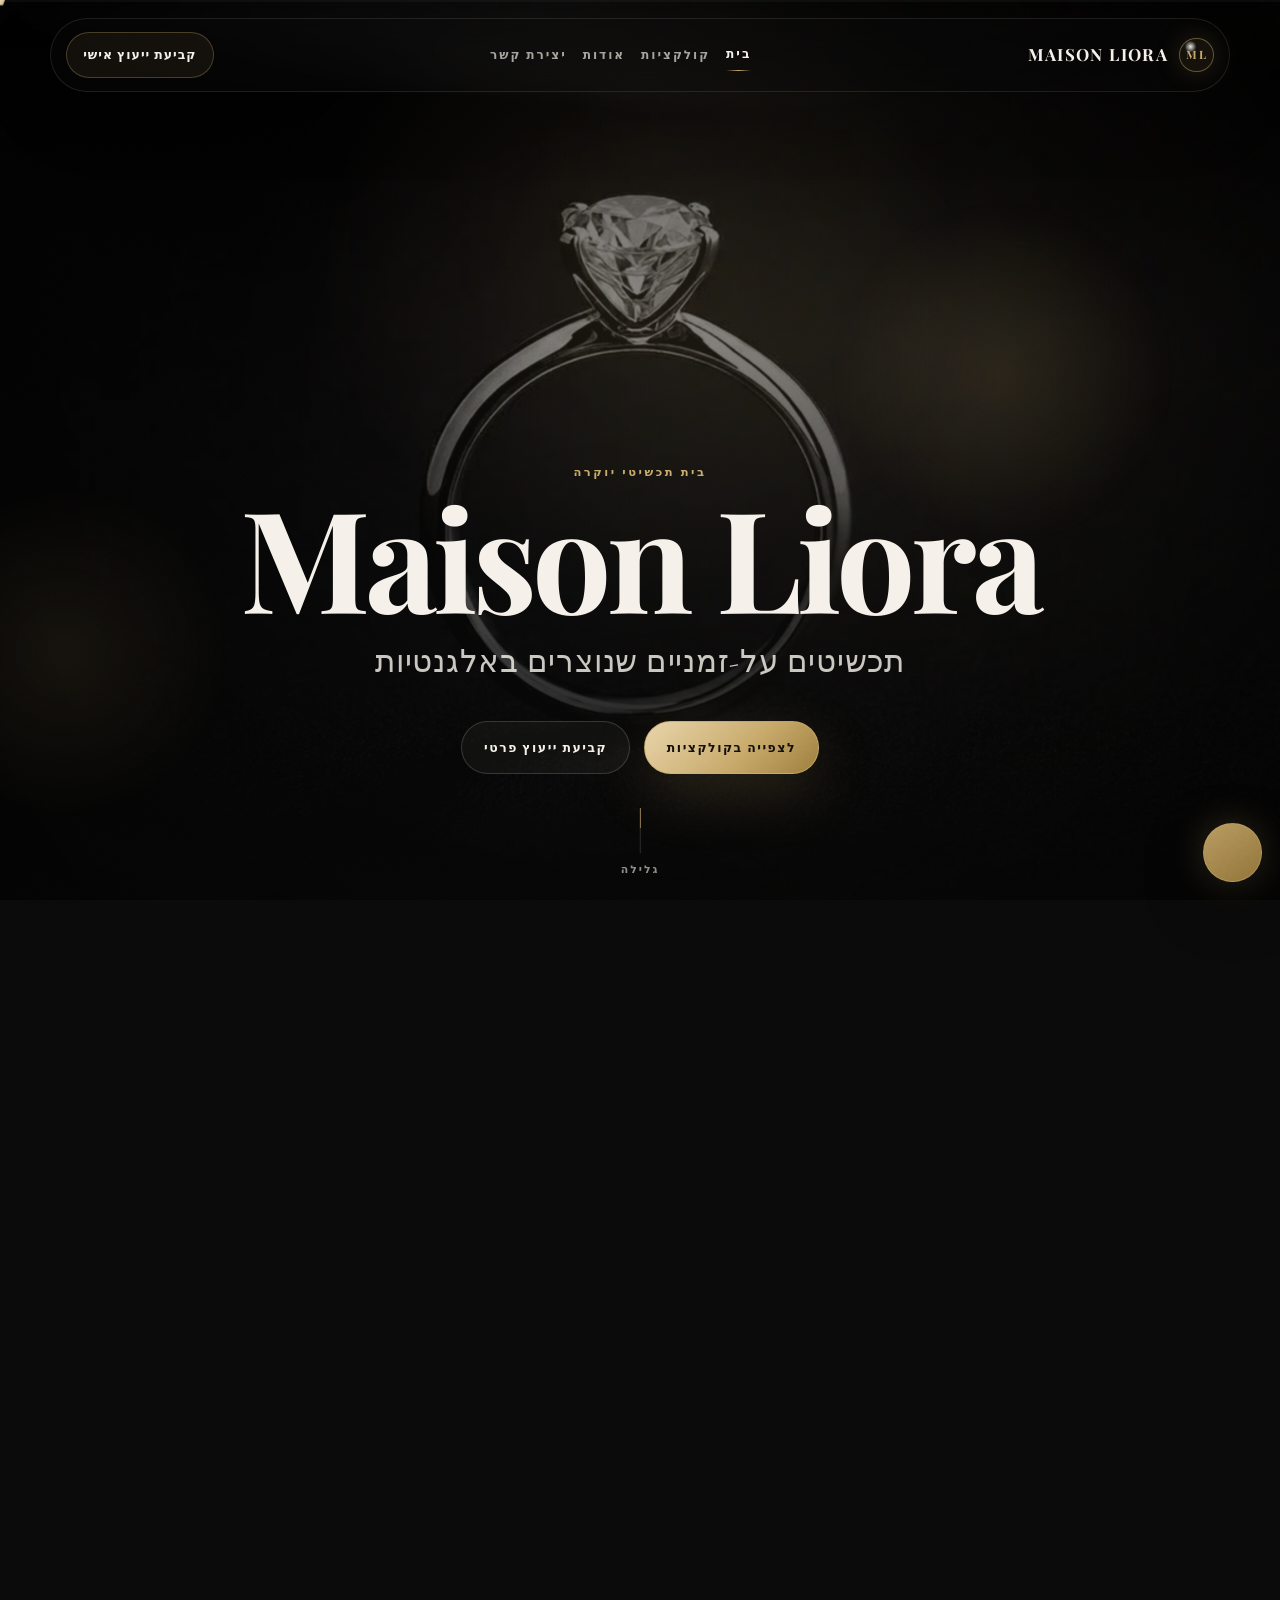
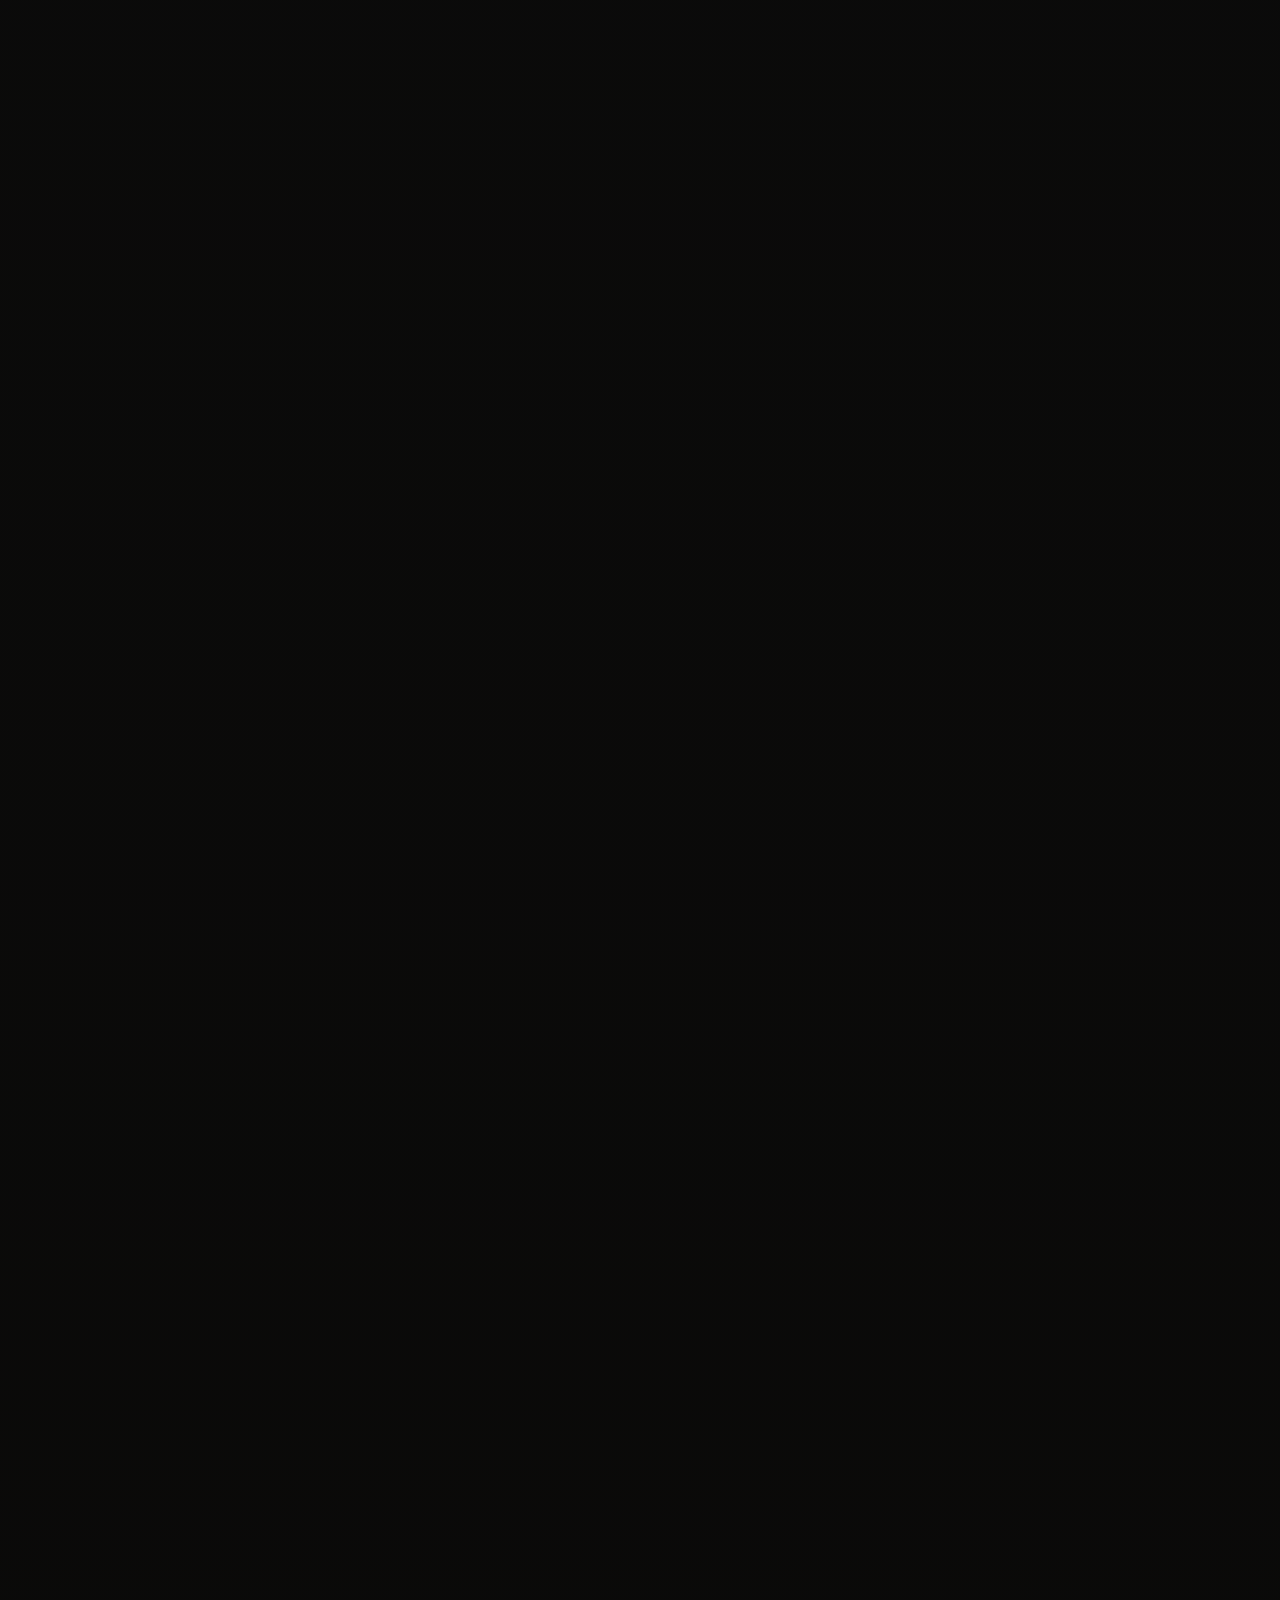
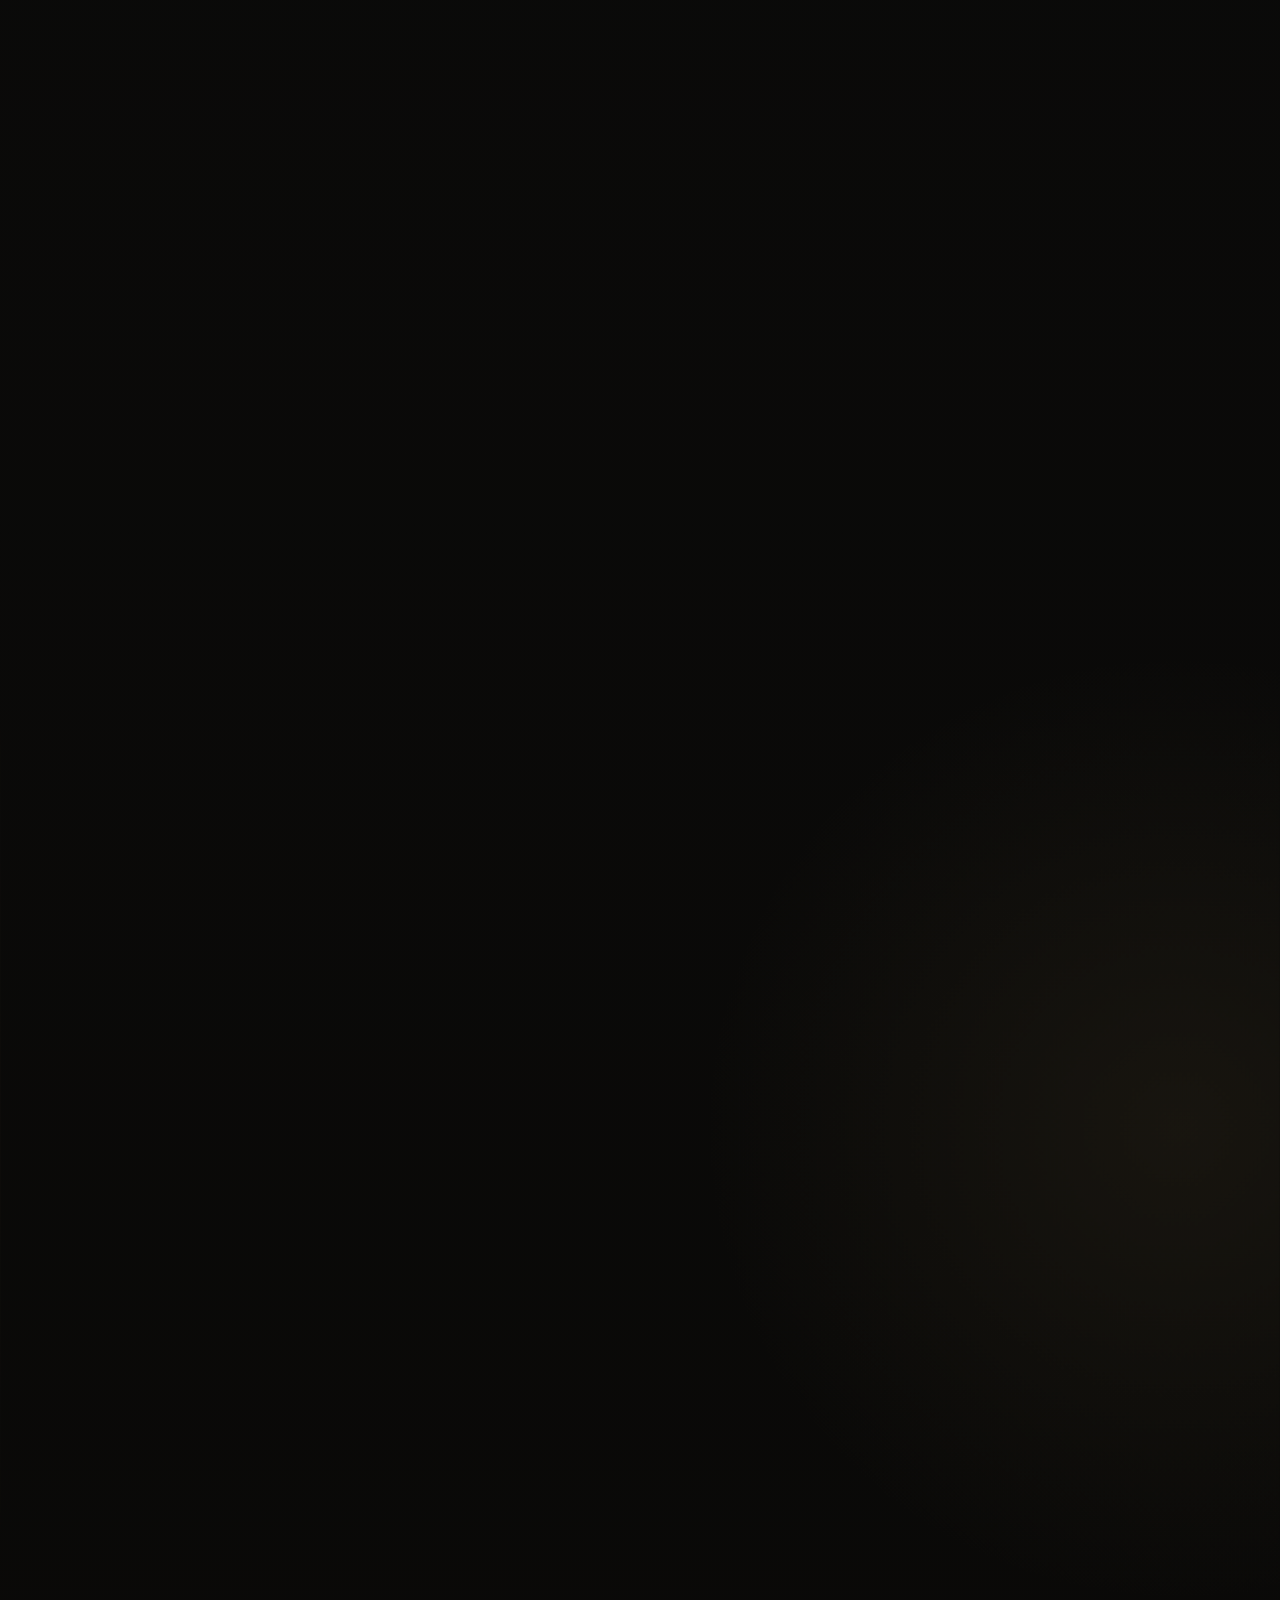
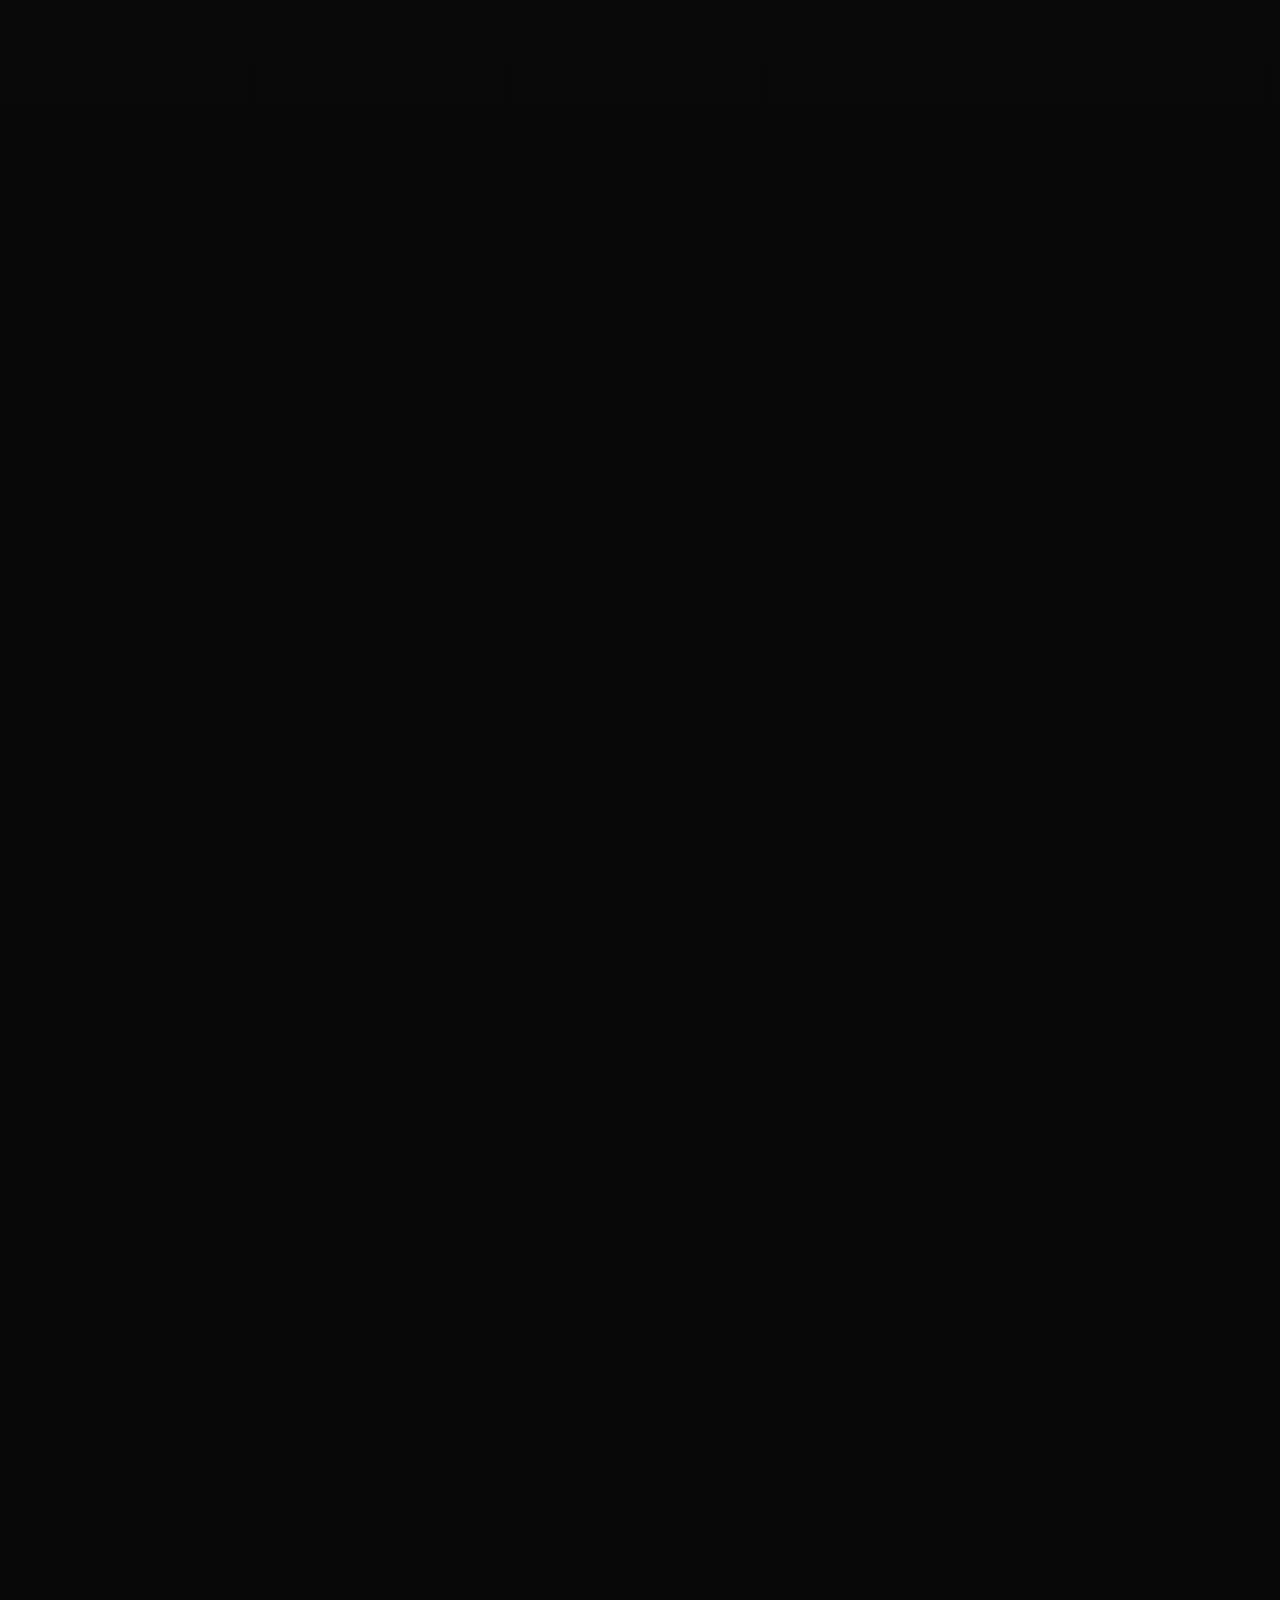
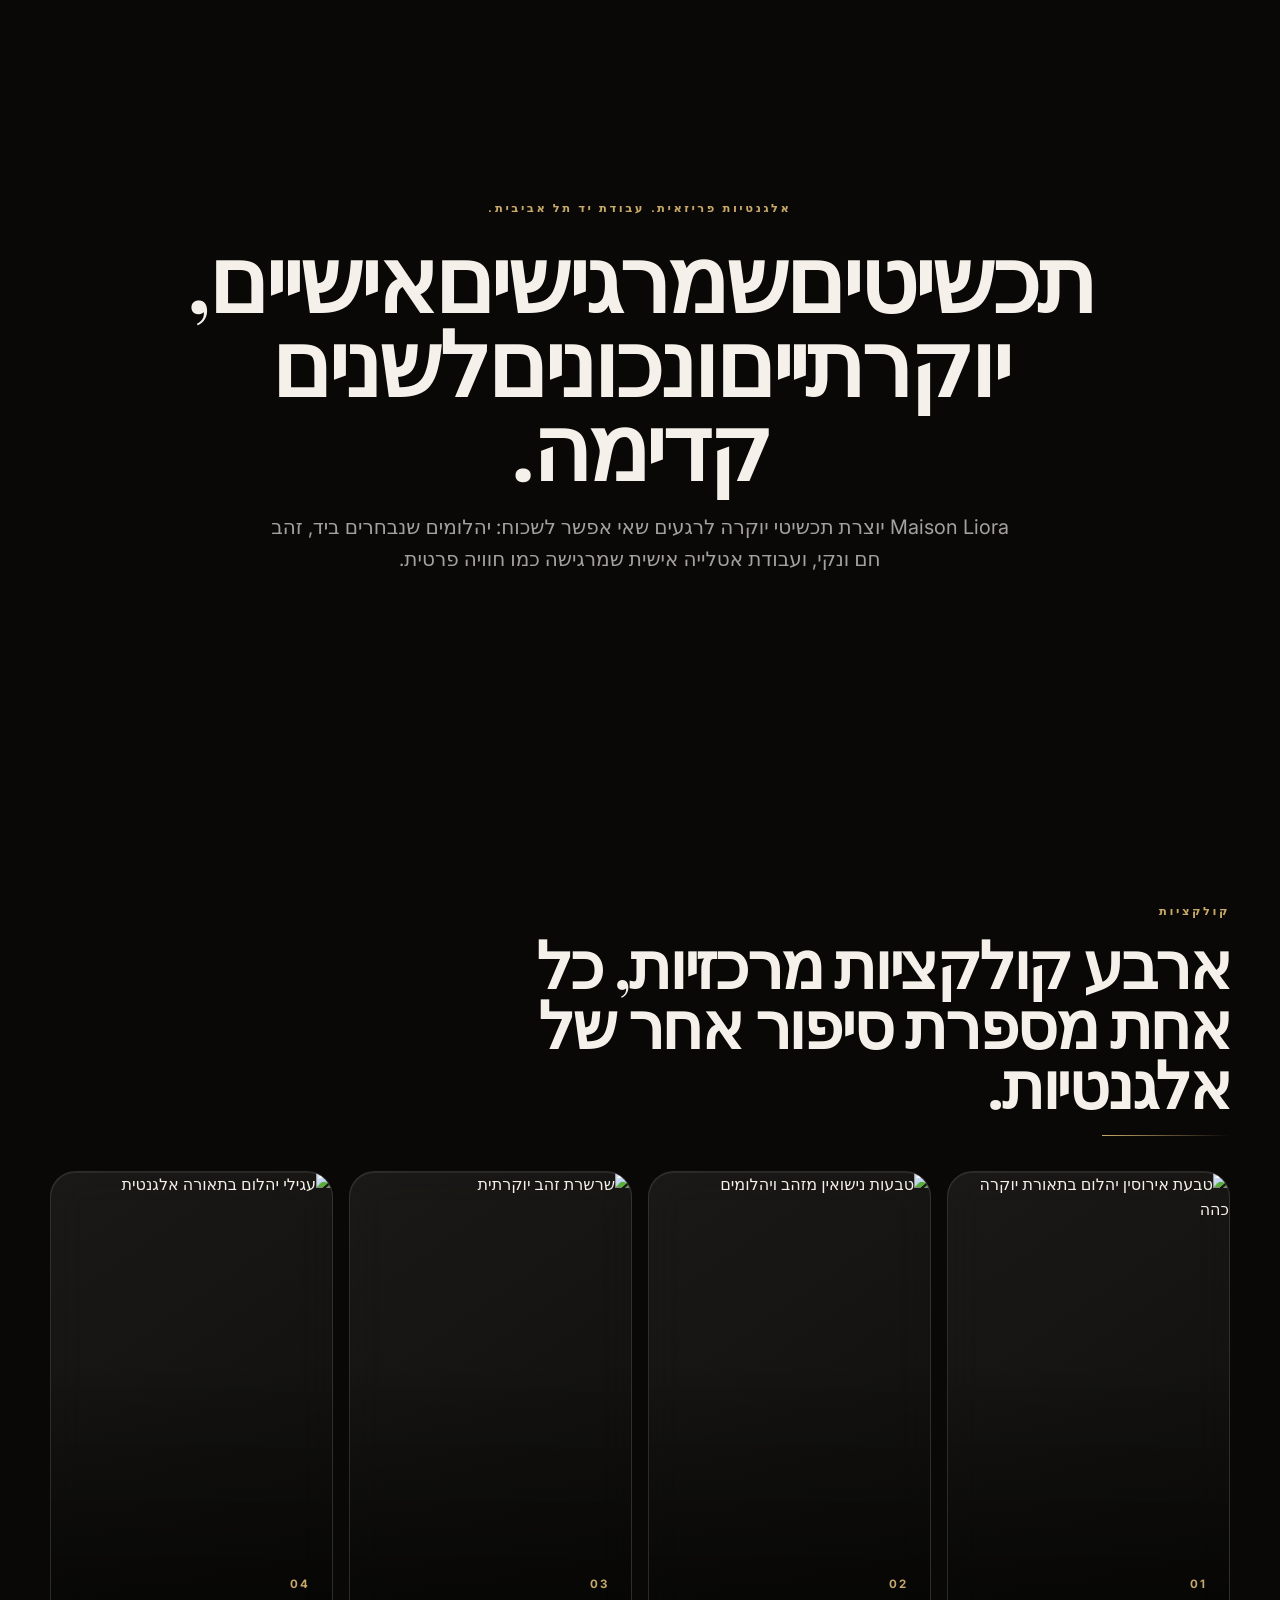
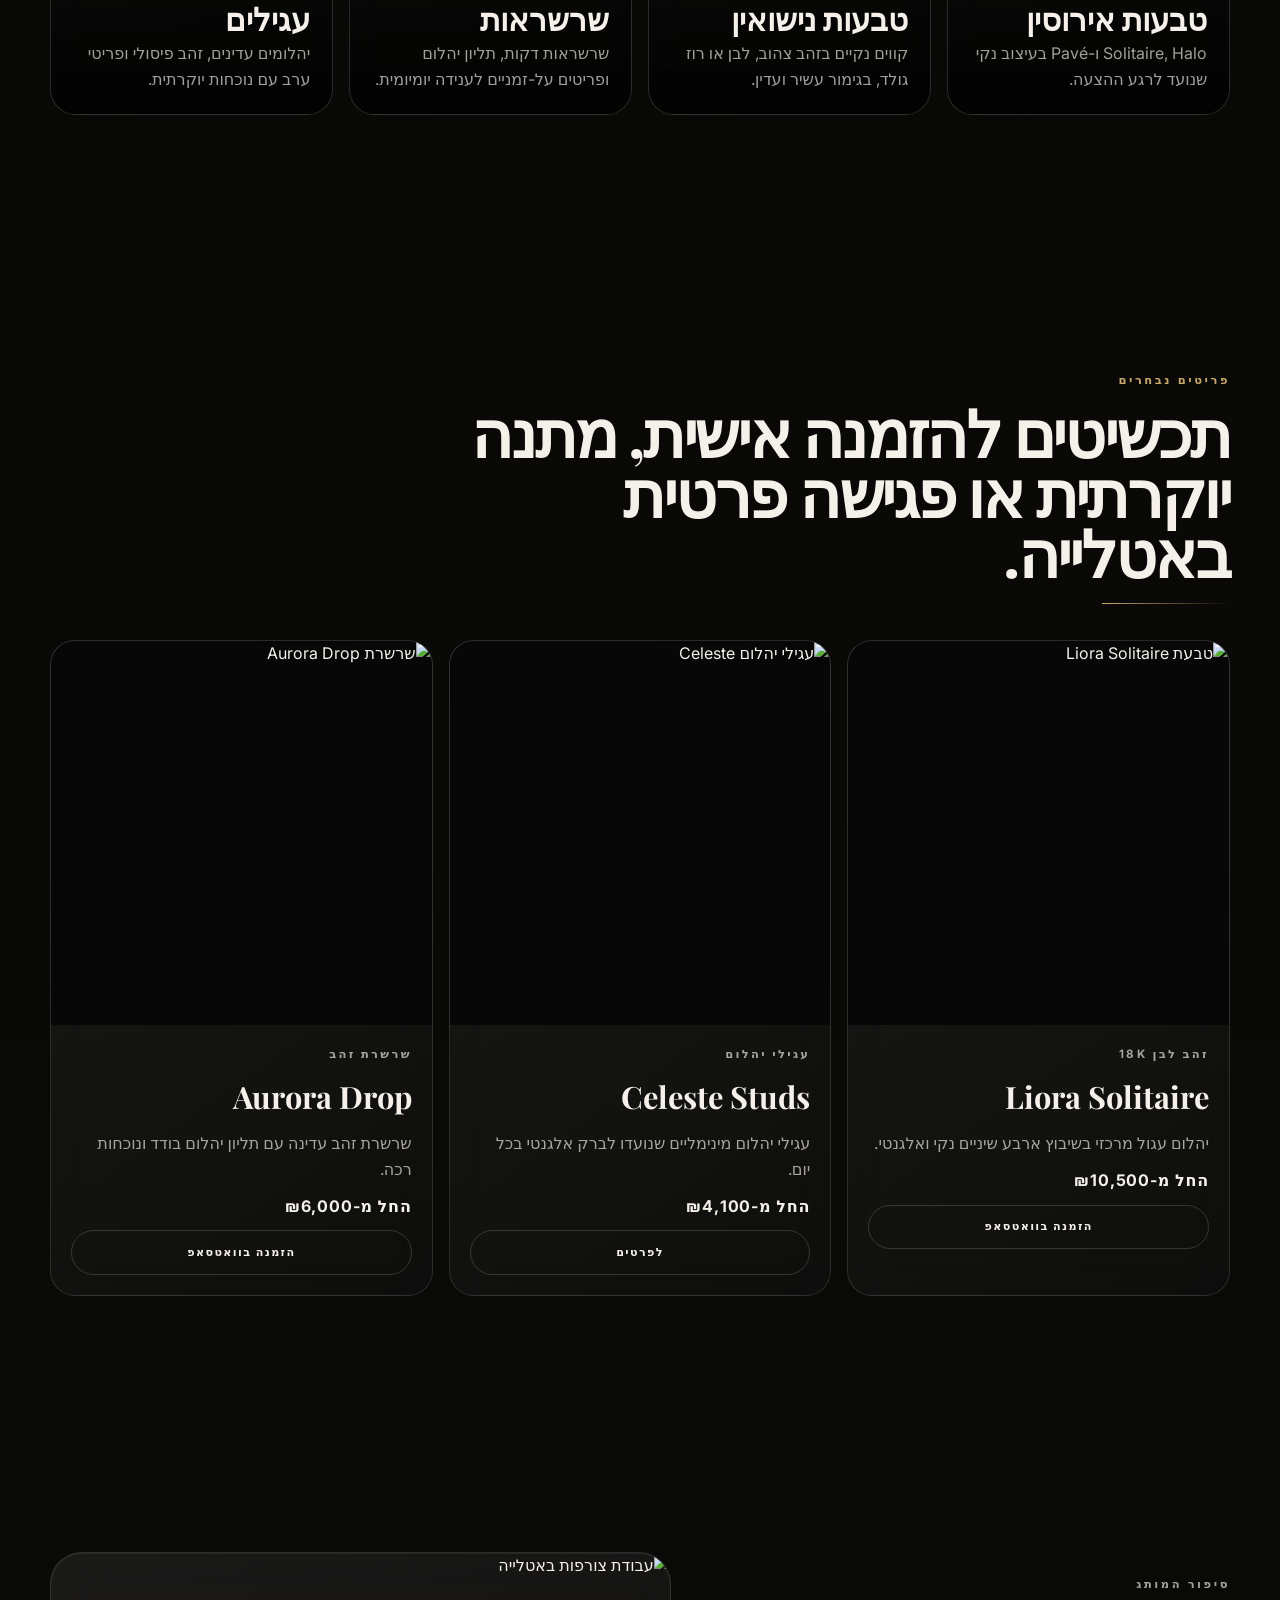
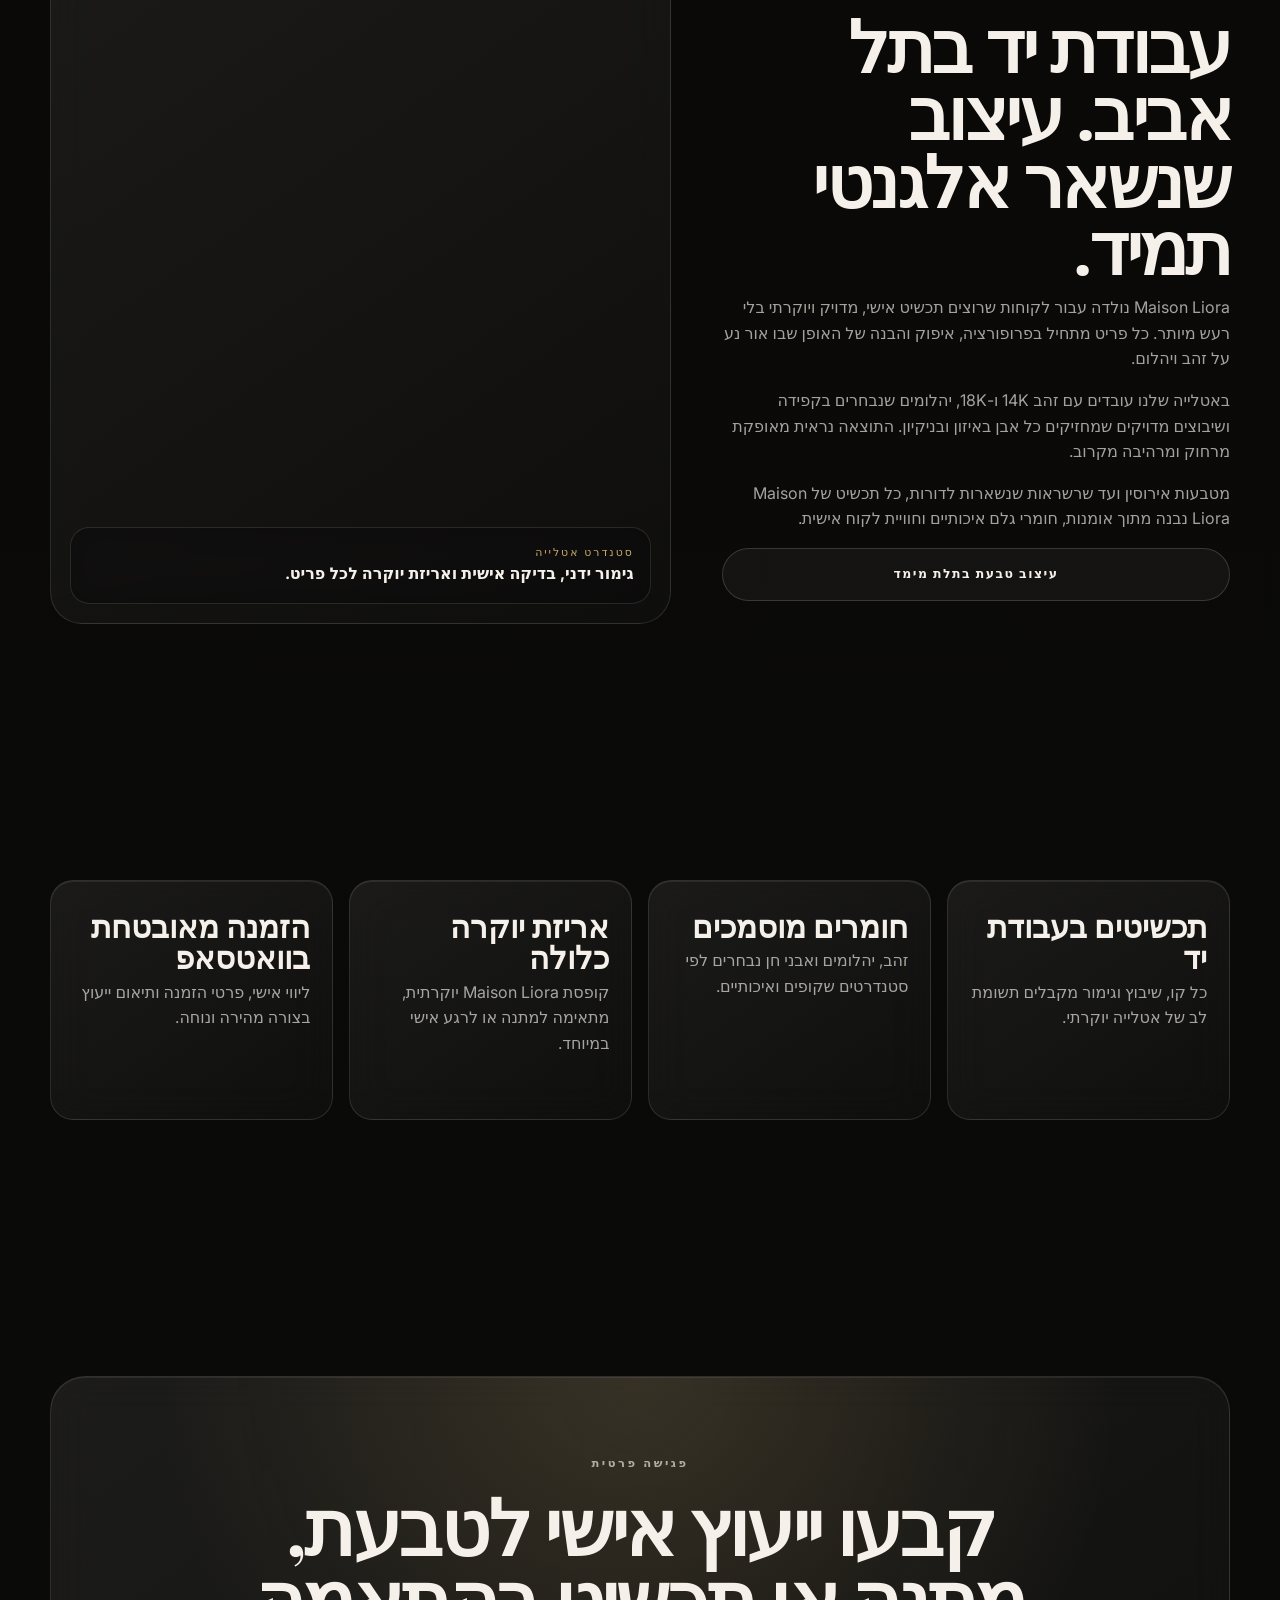
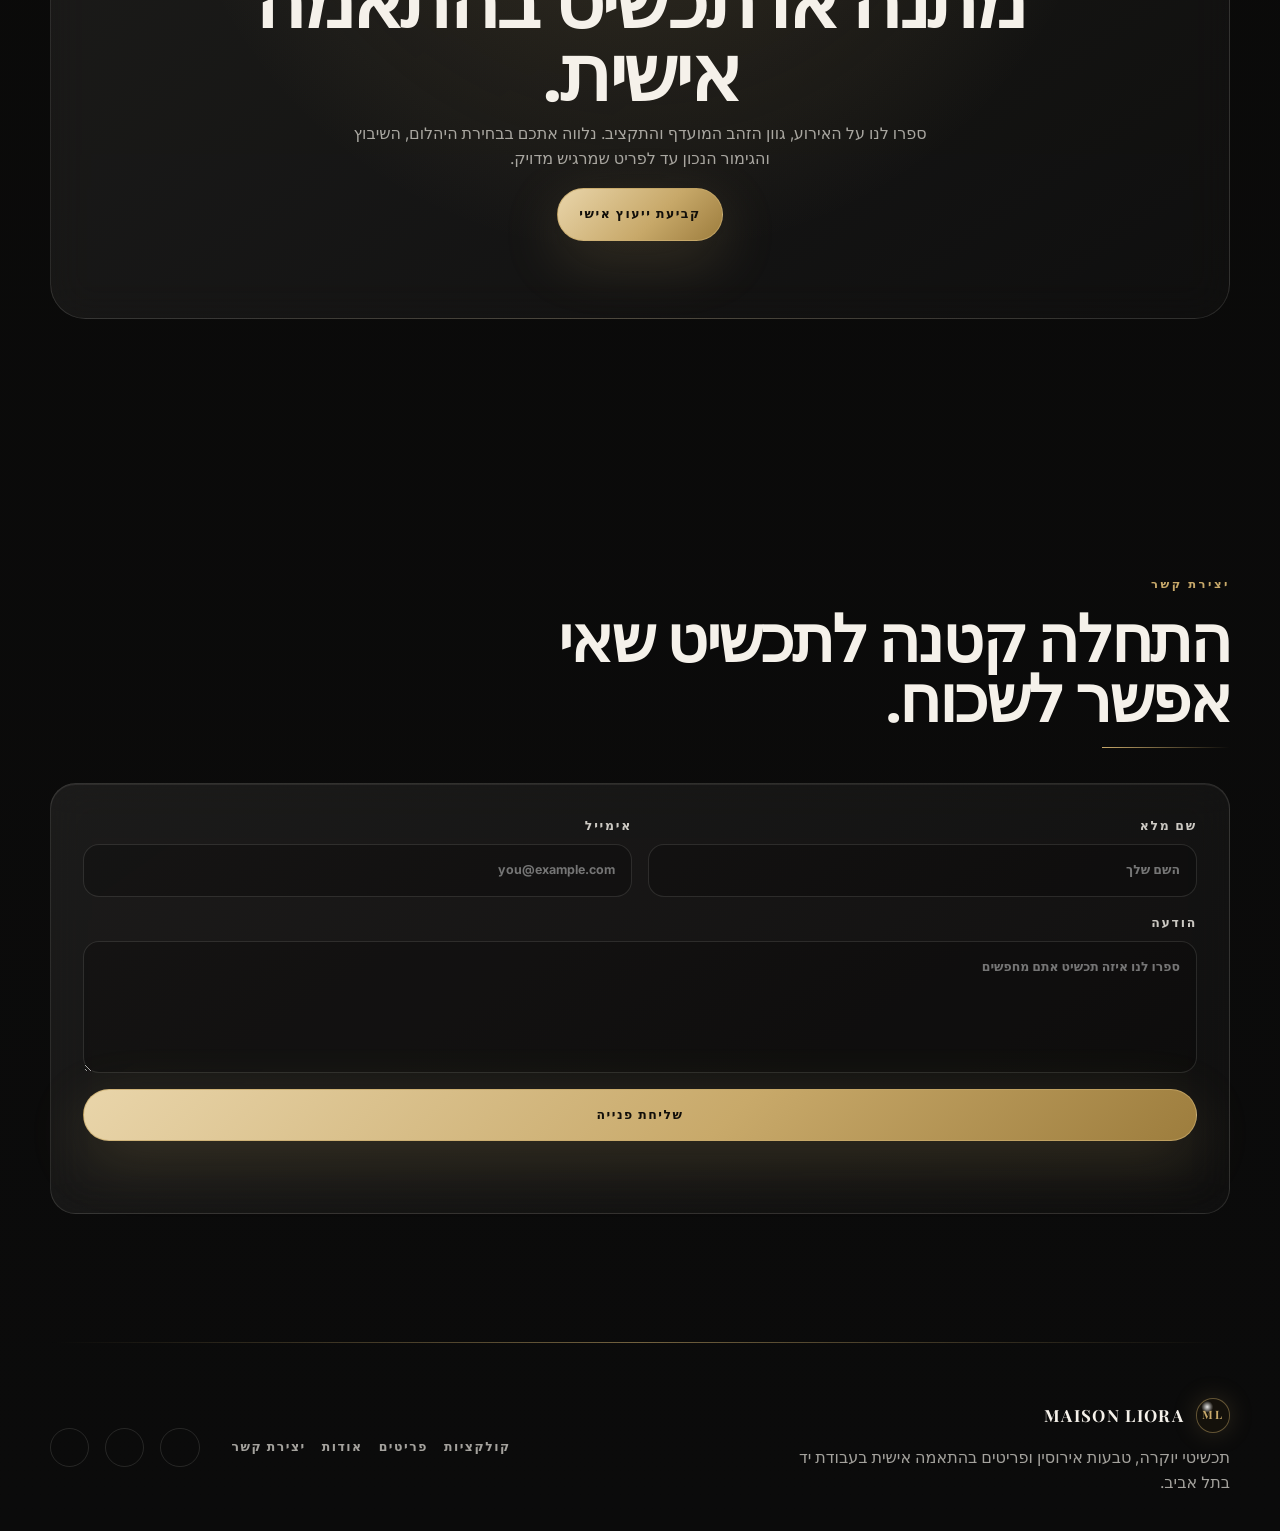
==== commit 809cc032: "Upgrade Hebrew luxury jewelry experience." ====
--- a/index.html
+++ b/index.html
@@ -5,23 +5,17 @@
     <meta name="viewport" content="width=device-width, initial-scale=1.0" />
     <meta
       name="description"
-      content="Maison Liora - חנות תכשיטי יוקרה עם קולקציות טבעות, שרשראות, עגילים וצמידים בעיצוב אלגנטי."
+      content="Maison Liora - בית תכשיטי יוקרה ישראלי לטבעות אירוסין, טבעות נישואין, שרשראות ועגילים בעבודת יד."
     />
-    <title>Maison Liora | תכשיטי יוקרה</title>
+    <title>Maison Liora | תכשיטי יוקרה על-זמניים</title>
     <link rel="preconnect" href="https://fonts.googleapis.com" />
     <link rel="preconnect" href="https://fonts.gstatic.com" crossorigin />
     <link rel="preload" as="image" href="frames/frame_0001.jpg" fetchpriority="high" />
     <link rel="preload" as="image" href="frames/frame_0002.jpg" fetchpriority="high" />
     <link rel="preload" as="image" href="frames/frame_0003.jpg" fetchpriority="high" />
     <link rel="preload" as="image" href="frames/frame_0004.jpg" fetchpriority="high" />
-    <link rel="preload" as="image" href="frames/frame_0005.jpg" fetchpriority="high" />
-    <link rel="preload" as="image" href="frames/frame_0006.jpg" fetchpriority="high" />
-    <link rel="preload" as="image" href="frames/frame_0007.jpg" fetchpriority="high" />
-    <link rel="preload" as="image" href="frames/frame_0008.jpg" fetchpriority="high" />
-    <link rel="preload" as="image" href="frames/frame_0009.jpg" fetchpriority="high" />
-    <link rel="preload" as="image" href="frames/frame_0010.jpg" fetchpriority="high" />
     <link
-      href="https://fonts.googleapis.com/css2?family=Inter:wght@400;500;600;700;800;900&family=Space+Grotesk:wght@600;700&display=swap"
+      href="https://fonts.googleapis.com/css2?family=Cormorant+Garamond:wght@500;600;700&family=Inter:wght@400;500;600;700&family=Playfair+Display:wght@600;700;800&display=swap"
       rel="stylesheet"
     />
     <link rel="stylesheet" href="styles.css" />
@@ -34,273 +28,273 @@
     <div class="cursor-ring" aria-hidden="true"></div>
     <div class="noise" aria-hidden="true"></div>
     <div class="luxury-spotlight" aria-hidden="true"></div>
-    <div class="floating-facets" aria-hidden="true">
-      <span></span>
-      <span></span>
-      <span></span>
-      <span></span>
-      <span></span>
-      <span></span>
-    </div>
     <div class="scroll-progress" aria-hidden="true"><span></span></div>
-    <div class="feature-presenter" id="featurePresenter" aria-hidden="true">
-      <button class="feature-presenter__backdrop" type="button" aria-label="סגירת מצגת"></button>
-      <article class="feature-presenter__card" role="dialog" aria-modal="true" aria-labelledby="featurePresenterTitle">
-        <button class="feature-presenter__close magnetic" type="button" aria-label="סגירה">
-          <span></span>
-          <span></span>
-        </button>
-        <div class="feature-presenter__icon" id="featurePresenterIcon" aria-hidden="true"></div>
-        <p class="section-kicker">Maison Liora Promise</p>
-        <h2 id="featurePresenterTitle"></h2>
-        <p id="featurePresenterText"></p>
-      </article>
-    </div>
 
     <nav class="navbar" aria-label="ניווט ראשי">
       <a class="brand magnetic" href="#top" aria-label="Maison Liora - חזרה לראש העמוד">
-        <span class="brand__mark">L</span>
+        <span class="brand__mark">ML</span>
         <span>Maison Liora</span>
       </a>
       <div class="nav-links">
-        <a href="#features">הבטחה</a>
-        <a href="#projects">קולקציות</a>
-        <a href="#proof">איכות</a>
-        <a href="customize.html">התאמת טבעת</a>
-        <a href="#contact">ייעוץ אישי</a>
+        <a href="#top">בית</a>
+        <a href="#collections">קולקציות</a>
+        <a href="#story">אודות</a>
+        <a href="#contact">יצירת קשר</a>
       </div>
-      <a class="nav-cta magnetic" href="customize.html">התאימי טבעת</a>
+      <a class="nav-cta magnetic" href="#consultation">קביעת ייעוץ אישי</a>
     </nav>
 
     <main id="top">
-      <!-- Sticky canvas sequence: place image frames in /frames/frame_0001.jpg ... /frames/frame_0240.jpg -->
-      <section class="frame-section" id="frameSection" aria-label="אנימציית פתיחה מבוססת גלילה">
+      <section class="frame-section hero-section" id="frameSection" aria-label="פתיח קולנועי של Maison Liora">
         <div class="canvas-stage">
-          <canvas id="heroCanvas" aria-label="רצף פריימים אינטראקטיבי"></canvas>
+          <canvas id="heroCanvas" aria-label="אנימציית תכשיט יוקרתית בגלילה"></canvas>
           <div class="frame-vignette" aria-hidden="true"></div>
-          <div class="frame-copy" id="frameCopy">
-            <p class="section-kicker reveal-text" id="frameKicker">Maison Liora</p>
-            <h1 id="frameTitle">יהלום שנולד לאור.</h1>
-            <p id="frameLead">
-              גללי לאט וראי איך כל ניצוץ, כל קימור וכל פרט בתכשיט מתגלה כמו רגע נדיר.
-            </p>
+          <div class="hero-orb hero-orb--one" aria-hidden="true"></div>
+          <div class="hero-orb hero-orb--two" aria-hidden="true"></div>
+          <div class="frame-copy hero-content" id="frameCopy">
+            <p class="section-kicker reveal-text" id="frameKicker">בית תכשיטי יוקרה</p>
+            <h1 id="frameTitle">Maison Liora</h1>
+            <p id="frameLead">תכשיטים על-זמניים שנוצרים באלגנטיות</p>
+            <div class="hero-actions">
+              <a href="#collections" class="button button--primary magnetic">לצפייה בקולקציות</a>
+              <a href="#consultation" class="button button--ghost magnetic">קביעת ייעוץ פרטי</a>
+            </div>
           </div>
           <div class="scroll-hint" aria-hidden="true">
             <span></span>
-            גלול
+            גלילה
           </div>
         </div>
       </section>
 
-      <!-- Textual hero after the sequence. -->
-      <section class="text-hero section-shell" id="experience">
-        <div class="ambient ambient--one" aria-hidden="true"></div>
-        <div class="ambient ambient--two" aria-hidden="true"></div>
-        <div class="particles" aria-hidden="true"></div>
-        <p class="section-kicker reveal">תכשיטים שנשארים לדורות</p>
+      <section class="intro-section section-shell" id="experience">
+        <p class="section-kicker reveal">אלגנטיות פריזאית. עבודת יד תל אביבית.</p>
         <h2 class="mega-title split-title">
-          עיצוב עילי, יהלומים נבחרים ונוכחות שאי אפשר לשכוח.
+          תכשיטים שמרגישים אישיים, יוקרתיים ונכונים לשנים קדימה.
         </h2>
         <p class="hero-lead reveal">
-          Maison Liora יוצרת טבעות, שרשראות, עגילים וצמידים בעבודת אומן, עם זהב
-          18 קראט, שיבוץ מדויק וחוויית רכישה אישית.
+          Maison Liora יוצרת תכשיטי יוקרה לרגעים שאי אפשר לשכוח: יהלומים שנבחרים ביד,
+          זהב חם ונקי, ועבודת אטלייה אישית שמרגישה כמו חוויה פרטית.
         </p>
-        <div class="hero-actions reveal">
-          <a href="#projects" class="button button--primary magnetic">לצפייה בקולקציות</a>
-          <a href="customize.html" class="button button--ghost magnetic">התאמת טבעת בתלת מימד</a>
-        </div>
-      </section>
-
-      <!-- Feature cards with reveal on scroll. -->
-      <section class="features section-shell" id="features">
+      </section>
+
+      <section class="collections section-shell" id="collections">
         <div class="section-heading reveal">
-          <p class="section-kicker">ההבטחה שלנו</p>
-          <h2>תכשיט יוקרתי מתחיל בחומר נדיר ומסתיים בפרט שאף אחד לא מפספס.</h2>
-        </div>
-        <div class="feature-grid">
-          <article
-            class="feature-card reveal"
-            tabindex="0"
-            role="button"
-            aria-label="פתיחת פירוט: יהלומים שנבחרו ביד"
-            data-expanded="כל יהלום נבחר לפי שילוב של ברק, ניקיון, חיתוך ונוכחות. אנחנו בודקים איך האבן מחזירה אור גם בתנועה, לא רק בתמונה סטטית, כדי לוודא שהתכשיט נראה חי ומרשים בכל תאורה. בתהליך ההתאמה אפשר לבחור בין מראה נקי ועדין לבין אבן עם נוכחות דרמטית יותר, בהתאם לסגנון ולרגע שאליו התכשיט מיועד."
-          >
-            <i data-lucide="sparkles" aria-hidden="true"></i>
-            <h3>יהלומים שנבחרו ביד</h3>
-            <p>אבנים עם ברק נקי, חיתוך מדויק ונוכחות שמחזיקה אור מכל זווית.</p>
-            <span class="feature-card__hint">לפרטים <i data-lucide="arrow-left"></i></span>
-          </article>
-          <article
-            class="feature-card reveal"
-            tabindex="0"
-            role="button"
-            aria-label="פתיחת פירוט: זהב 18 קראט"
-            data-expanded="המתכת היא הבסיס לתחושה של תכשיט יוקרתי. אנחנו עובדים עם גווני מתכת שנבחרים לפי גוון העור, סוג האבן והסגנון המבוקש: פלטינום לבן ונקי, שמפניה חמה, רוז גולד עדין או גימור כהה ודרמטי. לכל בחירה יש השפעה על הברק, האופי והנוכחות של הטבעת על היד."
-          >
-            <i data-lucide="mouse-pointer-2" aria-hidden="true"></i>
-            <h3>זהב 18 קראט</h3>
-            <p>זהב צהוב, לבן או ורוד בגימור עשיר שמרגיש יוקרתי גם מקרוב.</p>
-            <span class="feature-card__hint">לפרטים <i data-lucide="arrow-left"></i></span>
-          </article>
-          <article
-            class="feature-card reveal"
-            tabindex="0"
-            role="button"
-            aria-label="פתיחת פירוט: עבודת אומן"
-            data-expanded="היוקרה נמצאת בפרטים הקטנים: גובה השיבוץ, עובי החישוק, סימטריית השיניים, ליטוש הקצוות והאיזון בין האבן למתכת. כל תכשיט נבנה כך שהאבן לא תיראה מרחפת ולא שקועה מדי, אלא יושבת בביטחון בתוך בית אבן נקי ומדויק שמחמיא ליהלום."
-          >
-            <i data-lucide="scan-line" aria-hidden="true"></i>
-            <h3>עבודת אומן</h3>
-            <p>שיבוץ נקי, קווים מאוזנים ופרופורציות שנבנות לתכשיט שנענד שנים.</p>
-            <span class="feature-card__hint">לפרטים <i data-lucide="arrow-left"></i></span>
-          </article>
-          <article
-            class="feature-card reveal"
-            tabindex="0"
-            role="button"
-            aria-label="פתיחת פירוט: התאמה אישית"
-            data-expanded="תהליך ההתאמה מתחיל בבחירת הסגנון: Solitaire, Halo, Pavé, Emerald או Three Stone. משם בוחרים גוון מתכת, עובי טבעת, גובה שיבוץ ופרטים אישיים כמו חריטה או התאמת מידה. המטרה היא ליצור טבעת שמרגישה אישית, נוחה לענידה, ומדויקת לסיפור שמאחוריה."
-          >
-            <i data-lucide="accessibility" aria-hidden="true"></i>
-            <h3>התאמה אישית</h3>
-            <p>מידות, חריטה, בחירת אבן וסגנון לפי הסיפור האישי שלך.</p>
-            <span class="feature-card__hint">לפרטים <i data-lucide="arrow-left"></i></span>
-          </article>
-        </div>
-      </section>
-
-      <!-- Modern jewelry collection gallery. -->
-      <section class="projects section-shell" id="projects">
-        <div class="section-heading reveal">
-          <p class="section-kicker">קולקציות נבחרות</p>
-          <h2>טבעות, שרשראות ועגילים שמרגישים כמו רגע של אור.</h2>
-        </div>
-        <div class="filter-tags reveal" aria-label="תגיות סינון">
-          <button class="tag is-active" type="button">הכל</button>
-          <button class="tag" type="button">טבעות</button>
-          <button class="tag" type="button">שרשראות</button>
-          <button class="tag" type="button">עגילים</button>
-        </div>
-        <div class="project-grid">
-          <article class="project-card project-card--large reveal" data-category="טבעות">
+          <p class="section-kicker">קולקציות</p>
+          <h2>ארבע קולקציות מרכזיות, כל אחת מספרת סיפור אחר של אלגנטיות.</h2>
+        </div>
+        <div class="collection-grid">
+          <a class="collection-card reveal" href="product.html" aria-label="קולקציית טבעות אירוסין">
             <img
-              src="https://images.unsplash.com/photo-1605100804763-247f67b3557e?auto=format&fit=crop&w=1200&q=85"
-              alt="טבעת יהלום על רקע כהה"
+              src="https://images.unsplash.com/photo-1605100804763-247f67b3557e?auto=format&fit=crop&w=1200&q=90"
+              alt="טבעת אירוסין יהלום בתאורת יוקרה כהה"
               loading="lazy"
             />
             <div>
-              <span>Diamond Rings</span>
-              <h3>טבעת Aurora</h3>
-            </div>
-          </article>
-          <article class="project-card reveal" data-category="שרשראות">
+              <span>01</span>
+              <h3>טבעות אירוסין</h3>
+              <p>Solitaire, Halo ו-Pavé בעיצוב נקי שנועד לרגע ההצעה.</p>
+            </div>
+          </a>
+          <a class="collection-card reveal" href="product.html" aria-label="קולקציית טבעות נישואין">
             <img
-              src="https://images.unsplash.com/photo-1599643478518-a784e5dc4c8f?auto=format&fit=crop&w=900&q=85"
+              src="https://images.unsplash.com/photo-1515562141207-7a88fb7ce338?auto=format&fit=crop&w=1200&q=90"
+              alt="טבעות נישואין מזהב ויהלומים"
+              loading="lazy"
+            />
+            <div>
+              <span>02</span>
+              <h3>טבעות נישואין</h3>
+              <p>קווים נקיים בזהב צהוב, לבן או רוז גולד, בגימור עשיר ועדין.</p>
+            </div>
+          </a>
+          <a class="collection-card reveal" href="product.html" aria-label="קולקציית שרשראות">
+            <img
+              src="https://images.unsplash.com/photo-1599643478518-a784e5dc4c8f?auto=format&fit=crop&w=1200&q=90"
               alt="שרשרת זהב יוקרתית"
               loading="lazy"
             />
             <div>
-              <span>Necklaces</span>
-              <h3>שרשרת Liora Drop</h3>
-            </div>
-          </article>
-          <article class="project-card reveal" data-category="עגילים">
+              <span>03</span>
+              <h3>שרשראות</h3>
+              <p>שרשראות דקות, תליון יהלום ופריטים על-זמניים לענידה יומיומית.</p>
+            </div>
+          </a>
+          <a class="collection-card reveal" href="product.html" aria-label="קולקציית עגילים">
             <img
-              src="https://images.unsplash.com/photo-1535632066927-ab7c9ab60908?auto=format&fit=crop&w=900&q=85"
-              alt="עגילי יהלום"
+              src="https://images.unsplash.com/photo-1535632066927-ab7c9ab60908?auto=format&fit=crop&w=1200&q=90"
+              alt="עגילי יהלום בתאורה אלגנטית"
               loading="lazy"
             />
             <div>
-              <span>Earrings</span>
-              <h3>עגילי Celeste</h3>
-            </div>
-          </article>
-          <article class="project-card project-card--wide reveal" data-category="טבעות">
-            <img
-              src="https://images.unsplash.com/photo-1515562141207-7a88fb7ce338?auto=format&fit=crop&w=1200&q=85"
-              alt="תכשיטי זהב ויהלומים"
-              loading="lazy"
-            />
-            <div>
-              <span>Fine Jewelry</span>
-              <h3>קולקציית Signature</h3>
-            </div>
-          </article>
-        </div>
-      </section>
-
-      <!-- Animated counters. -->
-      <section class="stats section-shell" id="proof" aria-label="סטטיסטיקות">
-        <article class="stat reveal">
-          <strong data-count="18">0</strong>
-          <span>קראט זהב</span>
-        </article>
-        <article class="stat reveal">
-          <strong data-count="240">0</strong>
-          <span>רגעי ברק בגלילה</span>
-        </article>
-        <article class="stat reveal">
-          <strong data-count="30">0</strong>
-          <span>ימי התאמה והכנה</span>
-        </article>
-        <article class="stat reveal">
-          <strong data-count="100">0</strong>
-          <span>אחוז עבודת יד</span>
-        </article>
-      </section>
-
-      <!-- Testimonials and final CTA. -->
-      <section class="testimonials section-shell" id="contact">
+              <span>04</span>
+              <h3>עגילים</h3>
+              <p>יהלומים עדינים, זהב פיסולי ופריטי ערב עם נוכחות יוקרתית.</p>
+            </div>
+          </a>
+        </div>
+      </section>
+
+      <section class="products section-shell" id="products">
         <div class="section-heading reveal">
-          <p class="section-kicker">לקוחות מספרות</p>
-          <h2>תכשיטים שנכנסים לרגעים הכי חשובים בחיים.</h2>
-        </div>
-        <div class="testimonial-grid">
-          <figure class="quote-card reveal">
-            <blockquote>
-              "הטבעת הייתה אפילו יותר מרשימה במציאות. כל פרט הרגיש אישי ומדויק."
-            </blockquote>
-            <figcaption>
-              <img src="https://i.pravatar.cc/120?img=12" alt="אווטר של דנה" loading="lazy" />
-              <span><strong>דנה לוי</strong> טבעת אירוסין בהתאמה אישית</span>
-            </figcaption>
-          </figure>
-          <figure class="quote-card reveal">
-            <blockquote>
-              "קיבלתי שרשרת עדינה עם נוכחות. האריזה, השירות והגימור היו ברמה אחרת."
-            </blockquote>
-            <figcaption>
-              <img src="https://i.pravatar.cc/120?img=32" alt="אווטר של איתי" loading="lazy" />
-              <span><strong>נועה כהן</strong> קולקציית Liora Drop</span>
-            </figcaption>
-          </figure>
-        </div>
-        <div class="final-cta reveal">
-          <h2>מצאי את התכשיט שירגיש כאילו נוצר בשבילך.</h2>
-          <a class="button button--primary magnetic" href="customize.html">התאימי טבעת עכשיו</a>
-        </div>
+          <p class="section-kicker">פריטים נבחרים</p>
+          <h2>תכשיטים להזמנה אישית, מתנה יוקרתית או פגישה פרטית באטלייה.</h2>
+        </div>
+        <div class="product-grid">
+          <article class="product-card reveal">
+            <a href="product.html" class="product-image">
+              <img src="https://images.unsplash.com/photo-1603561591411-07134e71a2a9?auto=format&fit=crop&w=900&q=90" alt="טבעת Liora Solitaire" loading="lazy" />
+            </a>
+            <div class="product-card__body">
+              <p class="product-meta">זהב לבן 18K</p>
+              <h3>Liora Solitaire</h3>
+              <p>יהלום עגול מרכזי בשיבוץ ארבע שיניים נקי ואלגנטי.</p>
+              <strong>החל מ-₪10,500</strong>
+              <a class="button button--small magnetic" href="https://wa.me/972501234567?text=היי,%20אשמח%20לקבל%20פרטים%20על%20Liora%20Solitaire">הזמנה בוואטסאפ</a>
+            </div>
+          </article>
+          <article class="product-card reveal">
+            <a href="product.html" class="product-image">
+              <img src="https://images.unsplash.com/photo-1611591437281-460bfbe1220a?auto=format&fit=crop&w=900&q=90" alt="עגילי יהלום Celeste" loading="lazy" />
+            </a>
+            <div class="product-card__body">
+              <p class="product-meta">עגילי יהלום</p>
+              <h3>Celeste Studs</h3>
+              <p>עגילי יהלום מינימליים שנועדו לברק אלגנטי בכל יום.</p>
+              <strong>החל מ-₪4,100</strong>
+              <a class="button button--small magnetic" href="https://wa.me/972501234567?text=היי,%20אשמח%20לקבל%20פרטים%20על%20Celeste%20Studs">לפרטים</a>
+            </div>
+          </article>
+          <article class="product-card reveal">
+            <a href="product.html" class="product-image">
+              <img src="https://images.unsplash.com/photo-1506630448388-4e683c67ddb0?auto=format&fit=crop&w=900&q=90" alt="שרשרת Aurora Drop" loading="lazy" />
+            </a>
+            <div class="product-card__body">
+              <p class="product-meta">שרשרת זהב</p>
+              <h3>Aurora Drop</h3>
+              <p>שרשרת זהב עדינה עם תליון יהלום בודד ונוכחות רכה.</p>
+              <strong>החל מ-₪6,000</strong>
+              <a class="button button--small magnetic" href="https://wa.me/972501234567?text=היי,%20אשמח%20לקבל%20פרטים%20על%20Aurora%20Drop">הזמנה בוואטסאפ</a>
+            </div>
+          </article>
+        </div>
+      </section>
+
+      <section class="story section-shell" id="story">
+        <div class="story-copy reveal">
+          <p class="section-kicker">סיפור המותג</p>
+          <h2>עבודת יד בתל אביב. עיצוב שנשאר אלגנטי תמיד.</h2>
+          <p>
+            Maison Liora נולדה עבור לקוחות שרוצים תכשיט אישי, מדויק ויוקרתי בלי רעש מיותר.
+            כל פריט מתחיל בפרופורציה, איפוק והבנה של האופן שבו אור נע על זהב ויהלום.
+          </p>
+          <p>
+            באטלייה שלנו עובדים עם זהב 14K ו-18K, יהלומים שנבחרים בקפידה ושיבוצים מדויקים
+            שמחזיקים כל אבן באיזון ובניקיון. התוצאה נראית מאופקת מרחוק ומרהיבה מקרוב.
+          </p>
+          <p>
+            מטבעות אירוסין ועד שרשראות שנשארות לדורות, כל תכשיט של Maison Liora נבנה מתוך
+            אומנות, חומרי גלם איכותיים וחוויית לקוח אישית.
+          </p>
+          <a class="button button--ghost magnetic" href="customize.html">עיצוב טבעת בתלת מימד</a>
+        </div>
+        <div class="story-media reveal">
+          <img
+            src="https://images.unsplash.com/photo-1617038220319-276d3cfab638?auto=format&fit=crop&w=1200&q=90"
+            alt="עבודת צורפות באטלייה"
+            loading="lazy"
+          />
+          <div class="story-note">
+            <span>סטנדרט אטלייה</span>
+            <strong>גימור ידני, בדיקה אישית ואריזת יוקרה לכל פריט.</strong>
+          </div>
+        </div>
+      </section>
+
+      <section class="values section-shell" id="about">
+        <div class="value-grid">
+          <article class="value-card reveal">
+            <i data-lucide="gem" aria-hidden="true"></i>
+            <h3>תכשיטים בעבודת יד</h3>
+            <p>כל קו, שיבוץ וגימור מקבלים תשומת לב של אטלייה יוקרתי.</p>
+          </article>
+          <article class="value-card reveal">
+            <i data-lucide="badge-check" aria-hidden="true"></i>
+            <h3>חומרים מוסמכים</h3>
+            <p>זהב, יהלומים ואבני חן נבחרים לפי סטנדרטים שקופים ואיכותיים.</p>
+          </article>
+          <article class="value-card reveal">
+            <i data-lucide="package-check" aria-hidden="true"></i>
+            <h3>אריזת יוקרה כלולה</h3>
+            <p>קופסת Maison Liora יוקרתית, מתאימה למתנה או לרגע אישי במיוחד.</p>
+          </article>
+          <article class="value-card reveal">
+            <i data-lucide="message-circle" aria-hidden="true"></i>
+            <h3>הזמנה מאובטחת בוואטסאפ</h3>
+            <p>ליווי אישי, פרטי הזמנה ותיאום ייעוץ בצורה מהירה ונוחה.</p>
+          </article>
+        </div>
+      </section>
+
+      <section class="consultation section-shell" id="consultation">
+        <div class="consultation-panel reveal">
+          <p class="section-kicker">פגישה פרטית</p>
+          <h2>קבעו ייעוץ אישי לטבעת, מתנה או תכשיט בהתאמה אישית.</h2>
+          <p>
+            ספרו לנו על האירוע, גוון הזהב המועדף והתקציב. נלווה אתכם בבחירת היהלום,
+            השיבוץ והגימור הנכון עד לפריט שמרגיש מדויק.
+          </p>
+          <a class="button button--primary magnetic" href="https://wa.me/972501234567?text=היי,%20אשמח%20לקבוע%20ייעוץ%20פרטי%20ב-Maison%20Liora">קביעת ייעוץ אישי</a>
+        </div>
+      </section>
+
+      <section class="contact section-shell" id="contact">
+        <div class="section-heading reveal">
+          <p class="section-kicker">יצירת קשר</p>
+          <h2>התחלה קטנה לתכשיט שאי אפשר לשכוח.</h2>
+        </div>
+        <form class="contact-form reveal" aria-label="טופס יצירת קשר">
+          <label>
+            שם מלא
+            <input type="text" name="name" autocomplete="name" placeholder="השם שלך" required />
+          </label>
+          <label>
+            אימייל
+            <input type="email" name="email" autocomplete="email" placeholder="you@example.com" required />
+          </label>
+          <label class="contact-form__wide">
+            הודעה
+            <textarea name="message" rows="5" placeholder="ספרו לנו איזה תכשיט אתם מחפשים" required></textarea>
+          </label>
+          <button class="button button--primary magnetic" type="submit">שליחת פנייה</button>
+          <p class="form-status" role="status" aria-live="polite"></p>
+        </form>
       </section>
     </main>
+
+    <a class="whatsapp-float magnetic" href="https://wa.me/972501234567?text=היי,%20אשמח%20לקבל%20פרטים%20על%20Maison%20Liora" aria-label="הזמנה בוואטסאפ">
+      <i data-lucide="message-circle"></i>
+    </a>
 
     <footer class="footer">
       <div class="footer__top"></div>
       <div>
         <a class="brand" href="#top">
-          <span class="brand__mark">L</span>
+          <span class="brand__mark">ML</span>
           <span>Maison Liora</span>
         </a>
-        <p>תכשיטי יוקרה בעיצוב אישי: טבעות, שרשראות, עגילים וצמידים בזהב 18 קראט.</p>
+        <p>תכשיטי יוקרה, טבעות אירוסין ופריטים בהתאמה אישית בעבודת יד בתל אביב.</p>
       </div>
       <div class="footer__links" aria-label="קישורי פוטר">
-        <a href="#features">הבטחה</a>
-        <a href="#projects">קולקציות</a>
-        <a href="#proof">איכות</a>
+        <a href="#collections">קולקציות</a>
+        <a href="#products">פריטים</a>
+        <a href="#story">אודות</a>
         <a href="#contact">יצירת קשר</a>
       </div>
       <div class="socials">
         <a href="#" aria-label="Instagram"><i data-lucide="instagram"></i></a>
-        <a href="#" aria-label="LinkedIn"><i data-lucide="linkedin"></i></a>
-        <a href="#" aria-label="Dribbble"><i data-lucide="dribbble"></i></a>
+        <a href="#" aria-label="Pinterest"><i data-lucide="badge"></i></a>
+        <a href="#" aria-label="WhatsApp"><i data-lucide="message-circle"></i></a>
       </div>
     </footer>
   </body>
--- a/styles.css
+++ b/styles.css
@@ -1,22 +1,26 @@
 :root {
   color-scheme: dark;
-  --bg: #05070d;
-  --bg-soft: #0d111b;
-  --panel: rgba(235, 248, 255, 0.062);
-  --panel-strong: rgba(235, 248, 255, 0.12);
-  --text: #f8fcff;
-  --muted: rgba(232, 244, 255, 0.66);
-  --line: rgba(220, 242, 255, 0.12);
-  --diamond: #f8fcff;
-  --ice: #bfefff;
-  --aqua: #7df9ff;
-  --champagne: #f4dfb2;
-  --gold: var(--champagne);
-  --cyan: var(--aqua);
+  --bg: #0b0b0b;
+  --bg-soft: #11100e;
+  --ink: #f5f1ea;
+  --text: #f5f1ea;
+  --muted: rgba(245, 241, 234, 0.66);
+  --muted-strong: rgba(245, 241, 234, 0.82);
+  --gold: #c8a96a;
+  --gold-soft: rgba(200, 169, 106, 0.18);
+  --line: rgba(245, 241, 234, 0.12);
+  --panel: rgba(245, 241, 234, 0.055);
+  --panel-strong: rgba(245, 241, 234, 0.105);
+  --diamond: var(--ink);
+  --ice: var(--gold);
+  --aqua: var(--gold);
+  --champagne: #ead7b4;
   --ease: cubic-bezier(0.25, 0.1, 0.25, 1);
-  --shadow-gold: 0 0 42px rgba(191, 239, 255, 0.35), 0 0 95px rgba(125, 249, 255, 0.16);
-  --shadow-diamond: 0 0 40px rgba(248, 252, 255, 0.22), 0 0 120px rgba(125, 249, 255, 0.18);
+  --shadow-gold: 0 24px 90px rgba(0, 0, 0, 0.42), 0 0 70px rgba(200, 169, 106, 0.16);
+  --shadow-diamond: var(--shadow-gold);
   --max: 1180px;
+  --serif: "Playfair Display", "Cormorant Garamond", Georgia, serif;
+  --body: Inter, system-ui, -apple-system, BlinkMacSystemFont, "Segoe UI", sans-serif;
 }
 
 * {
@@ -35,14 +39,13 @@
   min-height: 100vh;
   overflow-x: hidden;
   background:
-    radial-gradient(circle at 16% 8%, rgba(248, 252, 255, 0.13), transparent 22rem),
-    radial-gradient(circle at 82% 26%, rgba(125, 249, 255, 0.12), transparent 30rem),
-    radial-gradient(circle at 50% 110%, rgba(244, 223, 178, 0.08), transparent 34rem),
-    linear-gradient(135deg, rgba(255, 255, 255, 0.035) 0 1px, transparent 1px 18px),
-    var(--bg);
+    radial-gradient(circle at var(--spotlight-x) var(--spotlight-y), rgba(200, 169, 106, 0.08), transparent 19rem),
+    radial-gradient(circle at 14% 4%, rgba(245, 241, 234, 0.055), transparent 26rem),
+    radial-gradient(circle at 92% 34%, rgba(200, 169, 106, 0.075), transparent 30rem),
+    linear-gradient(180deg, #0b0b0b 0%, #090806 58%, #0b0b0b 100%);
   color: var(--text);
-  font-family: Inter, system-ui, -apple-system, BlinkMacSystemFont, "Segoe UI", sans-serif;
-  line-height: 1.5;
+  font-family: var(--body);
+  line-height: 1.6;
 }
 
 a {
@@ -51,8 +54,16 @@
 }
 
 button,
-a {
+a,
+input,
+textarea {
   -webkit-tap-highlight-color: transparent;
+}
+
+button,
+input,
+textarea {
+  font: inherit;
 }
 
 img,
@@ -62,19 +73,18 @@
 }
 
 ::selection {
-  background: rgba(191, 239, 255, 0.35);
+  background: rgba(200, 169, 106, 0.35);
   color: #fff;
 }
 
-/* Subtle noise gives the dark background a premium tactile feel. */
 .noise {
   position: fixed;
   inset: 0;
   z-index: 100;
   pointer-events: none;
-  opacity: 0.16;
+  opacity: 0.11;
   mix-blend-mode: overlay;
-  background-image: url("data:image/svg+xml,%3Csvg viewBox='0 0 260 260' xmlns='http://www.w3.org/2000/svg'%3E%3Cfilter id='noiseFilter'%3E%3CfeTurbulence type='fractalNoise' baseFrequency='0.86' numOctaves='3' stitchTiles='stitch'/%3E%3C/filter%3E%3Crect width='100%25' height='100%25' filter='url(%23noiseFilter)' opacity='0.55'/%3E%3C/svg%3E");
+  background-image: url("data:image/svg+xml,%3Csvg viewBox='0 0 260 260' xmlns='http://www.w3.org/2000/svg'%3E%3Cfilter id='noiseFilter'%3E%3CfeTurbulence type='fractalNoise' baseFrequency='0.86' numOctaves='3' stitchTiles='stitch'/%3E%3C/filter%3E%3Crect width='100%25' height='100%25' filter='url(%23noiseFilter)' opacity='0.45'/%3E%3C/svg%3E");
 }
 
 .luxury-spotlight {
@@ -82,72 +92,8 @@
   inset: 0;
   z-index: 1;
   pointer-events: none;
-  background:
-    radial-gradient(circle at var(--spotlight-x) var(--spotlight-y), rgba(248, 252, 255, 0.12), transparent 13rem),
-    radial-gradient(circle at var(--spotlight-x) var(--spotlight-y), rgba(125, 249, 255, 0.08), transparent 25rem);
+  background: radial-gradient(circle at var(--spotlight-x) var(--spotlight-y), rgba(200, 169, 106, 0.09), transparent 20rem);
   mix-blend-mode: screen;
-  opacity: 0.9;
-  transition: opacity 400ms var(--ease);
-}
-
-.floating-facets {
-  position: fixed;
-  inset: 0;
-  z-index: 2;
-  overflow: hidden;
-  pointer-events: none;
-}
-
-.floating-facets span {
-  position: absolute;
-  width: 0.65rem;
-  height: 0.65rem;
-  border: 1px solid rgba(191, 239, 255, 0.34);
-  background: linear-gradient(135deg, rgba(255, 255, 255, 0.28), rgba(125, 249, 255, 0.08));
-  clip-path: polygon(50% 0, 100% 42%, 78% 100%, 22% 100%, 0 42%);
-  filter: drop-shadow(0 0 12px rgba(191, 239, 255, 0.42));
-  opacity: 0.35;
-  animation: facetFloat 12s ease-in-out infinite alternate;
-}
-
-.floating-facets span:nth-child(1) {
-  top: 18%;
-  right: 8%;
-}
-
-.floating-facets span:nth-child(2) {
-  top: 34%;
-  left: 9%;
-  animation-delay: -2s;
-  transform: scale(0.74);
-}
-
-.floating-facets span:nth-child(3) {
-  top: 68%;
-  right: 18%;
-  animation-delay: -4s;
-  transform: scale(1.18);
-}
-
-.floating-facets span:nth-child(4) {
-  top: 78%;
-  left: 22%;
-  animation-delay: -5.5s;
-  transform: scale(0.86);
-}
-
-.floating-facets span:nth-child(5) {
-  top: 12%;
-  left: 32%;
-  animation-delay: -7s;
-  transform: scale(0.62);
-}
-
-.floating-facets span:nth-child(6) {
-  top: 48%;
-  right: 46%;
-  animation-delay: -9s;
-  transform: scale(0.7);
 }
 
 .scroll-progress {
@@ -156,26 +102,16 @@
   right: 0;
   left: 0;
   z-index: 95;
-  height: 3px;
-  background: rgba(255, 255, 255, 0.04);
+  height: 2px;
+  background: rgba(245, 241, 234, 0.04);
 }
 
 .scroll-progress span {
   display: block;
   width: 0;
   height: 100%;
-  background: linear-gradient(90deg, var(--aqua), var(--diamond), var(--champagne));
-  box-shadow: 0 0 24px rgba(191, 239, 255, 0.75);
-}
-
-.section-kicker {
-  margin: 0;
-  color: var(--ice);
-  text-shadow: 0 0 24px rgba(191, 239, 255, 0.35);
-  font-size: 0.78rem;
-  font-weight: 800;
-  letter-spacing: 0.18em;
-  text-transform: uppercase;
+  background: linear-gradient(90deg, transparent, var(--gold), var(--ink));
+  box-shadow: 0 0 24px rgba(200, 169, 106, 0.7);
 }
 
 .cursor-dot,
@@ -184,72 +120,58 @@
   top: 0;
   left: 0;
   z-index: 180;
-  border-radius: 50%;
   pointer-events: none;
   transform: translate3d(-50%, -50%, 0);
 }
 
 .cursor-dot {
-  width: 0.72rem;
-  height: 0.72rem;
-  background: linear-gradient(135deg, #ffffff, #bfefff 45%, #f4dfb2);
-  border-radius: 0;
+  width: 0.66rem;
+  height: 0.66rem;
+  background: linear-gradient(135deg, #fff, #ead7b4 50%, #c8a96a);
   clip-path: polygon(50% 0, 100% 38%, 78% 100%, 22% 100%, 0 38%);
-  box-shadow:
-    0 0 16px rgba(248, 252, 255, 0.95),
-    0 0 34px rgba(191, 239, 255, 0.72),
-    0 0 58px rgba(125, 249, 255, 0.35);
+  box-shadow: 0 0 18px rgba(245, 241, 234, 0.9), 0 0 38px rgba(200, 169, 106, 0.55);
   animation: cursorDiamondGlow 1400ms ease-in-out infinite alternate;
 }
 
 .cursor-ring {
-  display: none;
-}
-
-.cursor-ring.is-active {
   display: none;
 }
 
 .cursor-spark {
   position: fixed;
   z-index: 179;
-  width: 0.55rem;
-  height: 0.55rem;
+  width: 0.48rem;
+  height: 0.48rem;
   pointer-events: none;
-  background: linear-gradient(135deg, #ffffff, #bfefff 55%, #f4dfb2);
+  background: linear-gradient(135deg, #fff, #ead7b4, #c8a96a);
   clip-path: polygon(50% 0, 62% 38%, 100% 50%, 62% 62%, 50% 100%, 38% 62%, 0 50%, 38% 38%);
-  filter: drop-shadow(0 0 10px rgba(191, 239, 255, 0.85));
-  transform: translate(-50%, -50%) scale(1);
+  filter: drop-shadow(0 0 10px rgba(200, 169, 106, 0.75));
   animation: cursorSparkFade 650ms ease-out forwards;
 }
 
 .navbar {
   position: fixed;
-  top: 1rem;
-  right: 50%;
+  top: 1.1rem;
+  left: 50%;
   z-index: 90;
   display: flex;
   align-items: center;
   justify-content: space-between;
   width: min(calc(100% - 2rem), var(--max));
-  padding: 0.8rem 0.9rem;
-  border: 1px solid rgba(220, 242, 255, 0.16);
+  padding: 0.82rem 0.95rem;
+  border: 1px solid rgba(245, 241, 234, 0.1);
   border-radius: 999px;
-  background:
-    linear-gradient(135deg, rgba(255, 255, 255, 0.085), rgba(191, 239, 255, 0.035)),
-    rgba(5, 7, 13, 0.64);
-  box-shadow: 0 18px 60px rgba(0, 0, 0, 0.3), 0 0 55px rgba(125, 249, 255, 0.08);
-  backdrop-filter: blur(20px);
-  transform: translateX(50%);
-  transition: border-color 350ms var(--ease), background 350ms var(--ease), box-shadow 350ms var(--ease);
+  background: rgba(11, 11, 11, 0.34);
+  box-shadow: 0 20px 70px rgba(0, 0, 0, 0.18);
+  backdrop-filter: blur(22px);
+  transform: translateX(-50%);
+  transition: background 420ms var(--ease), border-color 420ms var(--ease), box-shadow 420ms var(--ease);
 }
 
 .navbar.is-scrolled {
-  border-color: rgba(248, 252, 255, 0.24);
-  background:
-    linear-gradient(135deg, rgba(255, 255, 255, 0.12), rgba(191, 239, 255, 0.045)),
-    rgba(5, 7, 13, 0.76);
-  box-shadow: 0 20px 70px rgba(0, 0, 0, 0.36), 0 0 70px rgba(125, 249, 255, 0.12);
+  border-color: rgba(200, 169, 106, 0.26);
+  background: rgba(11, 11, 11, 0.82);
+  box-shadow: 0 24px 80px rgba(0, 0, 0, 0.42);
 }
 
 .brand,
@@ -262,28 +184,34 @@
 }
 
 .brand {
-  gap: 0.65rem;
-  font-weight: 900;
-  letter-spacing: -0.03em;
+  gap: 0.72rem;
+  font-family: var(--serif);
+  font-size: 1.05rem;
+  font-weight: 700;
+  letter-spacing: 0.08em;
+  text-transform: uppercase;
 }
 
 .brand__mark {
   display: grid;
-  width: 2rem;
-  height: 2rem;
+  width: 2.15rem;
+  height: 2.15rem;
   place-items: center;
+  border: 1px solid rgba(200, 169, 106, 0.44);
   border-radius: 50%;
-  background:
-    linear-gradient(135deg, #ffffff, #bfefff 38%, #f4dfb2 72%, #ffffff),
-    radial-gradient(circle at 30% 25%, #fff, transparent 42%);
-  color: #071019;
-  box-shadow: var(--shadow-diamond);
-  font-family: "Space Grotesk", Inter, sans-serif;
+  background: radial-gradient(circle at 32% 24%, rgba(255, 255, 255, 0.9), transparent 18%), #14110b;
+  color: var(--gold);
+  font-family: var(--serif);
+  font-size: 0.72rem;
+  box-shadow: 0 0 26px rgba(200, 169, 106, 0.18);
 }
 
 .nav-links {
   color: var(--muted);
-  font-size: 0.92rem;
+  font-size: 0.76rem;
+  font-weight: 600;
+  letter-spacing: 0.16em;
+  text-transform: uppercase;
 }
 
 .nav-links a,
@@ -298,11 +226,11 @@
 
 .nav-links a::after {
   position: absolute;
-  right: 0;
-  bottom: -0.35rem;
+  left: 0;
+  bottom: -0.44rem;
   width: 100%;
   height: 1px;
-  background: linear-gradient(90deg, transparent, var(--diamond), transparent);
+  background: linear-gradient(90deg, transparent, var(--gold), transparent);
   opacity: 0;
   transform: scaleX(0);
   transition: opacity 260ms var(--ease), transform 260ms var(--ease);
@@ -324,16 +252,20 @@
 }
 
 .nav-cta {
-  padding: 0.7rem 1rem;
+  padding: 0.76rem 1rem;
+  border: 1px solid rgba(200, 169, 106, 0.3);
   border-radius: 999px;
-  background: rgba(191, 239, 255, 0.1);
-  color: #f8fcff;
-  box-shadow: inset 0 0 0 1px rgba(191, 239, 255, 0.28), 0 0 28px rgba(125, 249, 255, 0.1);
+  background: rgba(200, 169, 106, 0.08);
+  color: var(--ink);
+  font-size: 0.78rem;
+  font-weight: 700;
+  letter-spacing: 0.08em;
+  text-transform: uppercase;
 }
 
 .frame-section {
   position: relative;
-  min-height: max(900vh, 8400px);
+  min-height: max(680vh, 6400px);
 }
 
 .canvas-stage {
@@ -341,9 +273,7 @@
   top: 0;
   height: 100vh;
   overflow: hidden;
-  background:
-    radial-gradient(circle at 50% 42%, rgba(191, 239, 255, 0.1), transparent 34rem),
-    #02050b;
+  background: #050505;
   isolation: isolate;
 }
 
@@ -351,165 +281,461 @@
   width: 100%;
   height: 100%;
   object-fit: cover;
-  filter: contrast(1.06) saturate(1.12) brightness(1.03);
+  filter: contrast(1.08) saturate(0.92) brightness(0.86);
   transform: translateZ(0) scale(1.001);
-  image-rendering: auto;
   will-change: transform;
 }
 
 .canvas-stage::before,
-.canvas-stage::after {
-  position: absolute;
-  inset: 0;
-  z-index: 1;
-  pointer-events: none;
-  content: "";
-}
-
-.canvas-stage::before {
-  background:
-    linear-gradient(115deg, rgba(255, 255, 255, 0.12), transparent 16%, transparent 76%, rgba(125, 249, 255, 0.12)),
-    linear-gradient(35deg, transparent 0 44%, rgba(244, 223, 178, 0.08) 45% 46%, transparent 47%),
-    linear-gradient(145deg, transparent 0 58%, rgba(191, 239, 255, 0.08) 59% 60%, transparent 61%),
-    radial-gradient(circle at 50% 40%, rgba(255, 255, 255, 0.055), transparent 34%);
-  mix-blend-mode: screen;
-  opacity: 0.72;
-}
-
-.canvas-stage::after {
-  background:
-    linear-gradient(90deg, rgba(0, 0, 0, 0.22), transparent 18%, transparent 82%, rgba(0, 0, 0, 0.22)),
-    repeating-linear-gradient(110deg, rgba(255, 255, 255, 0.025) 0 1px, transparent 1px 24px);
-  opacity: 0.38;
-}
-
+.canvas-stage::after,
 .frame-vignette {
   position: absolute;
   inset: 0;
+  pointer-events: none;
+  content: "";
+}
+
+.canvas-stage::before {
+  z-index: 1;
+  background:
+    linear-gradient(90deg, rgba(0, 0, 0, 0.76), transparent 34%, rgba(0, 0, 0, 0.18)),
+    radial-gradient(circle at 72% 42%, rgba(200, 169, 106, 0.14), transparent 28rem);
+}
+
+.canvas-stage::after {
   z-index: 2;
+  background: linear-gradient(180deg, rgba(0, 0, 0, 0.46), transparent 38%, rgba(0, 0, 0, 0.74));
+}
+
+.frame-vignette {
+  z-index: 3;
+  background:
+    radial-gradient(circle at center, transparent 28%, rgba(0, 0, 0, 0.58)),
+    linear-gradient(180deg, rgba(11, 11, 11, 0.16), rgba(11, 11, 11, 0.7));
+}
+
+.hero-orb {
+  position: absolute;
+  z-index: 4;
+  width: 22rem;
+  aspect-ratio: 1;
+  border-radius: 50%;
+  background: radial-gradient(circle, rgba(200, 169, 106, 0.13), transparent 68%);
+  filter: blur(8px);
   pointer-events: none;
-  background:
-    linear-gradient(180deg, rgba(3, 3, 6, 0.48), transparent 36%, rgba(3, 3, 6, 0.68)),
-    radial-gradient(circle at center, transparent 34%, rgba(0, 0, 0, 0.44));
+}
+
+.hero-orb--one {
+  right: 8%;
+  top: 22%;
+}
+
+.hero-orb--two {
+  left: -7rem;
+  bottom: 8%;
+  opacity: 0.72;
 }
 
 .frame-copy {
   position: absolute;
-  z-index: 4;
-  right: 50%;
-  bottom: clamp(4rem, 12vh, 9rem);
-  width: min(92vw, 920px);
+  z-index: 6;
+  left: 50%;
+  bottom: clamp(5.5rem, 14vh, 10rem);
+  width: min(92vw, 940px);
   text-align: center;
-  transform: translateX(50%) translateY(0);
-  transition: opacity 420ms var(--ease), transform 420ms var(--ease), filter 420ms var(--ease);
+  transform: translateX(-50%) translateY(0);
+  transition: opacity 520ms var(--ease), transform 520ms var(--ease), filter 520ms var(--ease);
 }
 
 .frame-copy.is-changing {
   opacity: 0;
   filter: blur(8px);
-  transform: translateX(50%) translateY(18px);
+  transform: translateX(-50%) translateY(18px);
+}
+
+.section-kicker {
+  margin: 0;
+  color: var(--gold);
+  font-size: 0.72rem;
+  font-weight: 700;
+  letter-spacing: 0.22em;
+  text-transform: uppercase;
 }
 
 .frame-copy h1,
 .mega-title,
 .section-heading h2,
-.final-cta h2 {
+.story h2,
+.consultation-panel h2,
+.product-hero h1,
+.product-info h1 {
   margin: 0;
-  font-family: "Space Grotesk", Inter, sans-serif;
-  font-size: clamp(2.5rem, 8vw, 8rem);
-  font-weight: 900;
-  line-height: 0.92;
-  letter-spacing: -0.07em;
-}
-
-.frame-copy h1,
-.mega-title {
-  background: linear-gradient(105deg, #ffffff 0%, #dff8ff 28%, #8ff7ff 46%, #f4dfb2 62%, #ffffff 82%);
-  background-size: 180% auto;
-  -webkit-background-clip: text;
-  background-clip: text;
-  color: transparent;
-  filter: drop-shadow(0 0 34px rgba(191, 239, 255, 0.22));
-  animation: diamondTextShimmer 7600ms ease-in-out infinite alternate;
-}
-
-.frame-copy p:not(.section-kicker),
-.hero-lead,
-.section-heading p + h2 + p {
-  color: var(--muted);
+  font-family: var(--serif);
+  font-weight: 700;
+  line-height: 0.94;
+  letter-spacing: -0.035em;
+}
+
+.frame-copy h1 {
+  margin-top: 0.55rem;
+  font-size: clamp(4rem, 11vw, 10.5rem);
 }
 
 .frame-copy p:not(.section-kicker) {
-  width: min(46rem, 92vw);
-  margin: 1.15rem auto 0;
-  font-size: clamp(1rem, 1.8vw, 1.25rem);
-}
-
-#frameTitle {
-  min-height: 0.95em;
-}
-
-#frameLead {
-  min-height: 3em;
+  width: min(42rem, 92vw);
+  margin: 1rem auto 0;
+  color: var(--muted-strong);
+  font-family: "Cormorant Garamond", Georgia, serif;
+  font-size: clamp(1.35rem, 2.4vw, 2.2rem);
+  letter-spacing: 0.025em;
+}
+
+.hero-actions {
+  display: flex;
+  flex-wrap: wrap;
+  justify-content: center;
+  gap: 0.9rem;
+  margin-top: 2.1rem;
 }
 
 .scroll-hint {
   position: absolute;
-  z-index: 3;
-  right: 50%;
-  bottom: 1.6rem;
-  display: grid;
-  gap: 0.45rem;
+  z-index: 7;
+  left: 50%;
+  bottom: 1.35rem;
+  display: grid;
+  gap: 0.5rem;
   justify-items: center;
-  color: rgba(245, 245, 247, 0.62);
-  font-size: 0.78rem;
-  transform: translateX(50%);
+  color: rgba(245, 241, 234, 0.58);
+  font-size: 0.68rem;
+  font-weight: 700;
+  letter-spacing: 0.18em;
+  text-transform: uppercase;
+  transform: translateX(-50%);
 }
 
 .scroll-hint span {
   width: 1px;
-  height: 2.6rem;
+  height: 2.8rem;
   overflow: hidden;
-  background: rgba(255, 255, 255, 0.14);
+  background: rgba(245, 241, 234, 0.16);
 }
 
 .scroll-hint span::after {
   display: block;
   width: 100%;
   height: 45%;
-  background: var(--diamond);
-  box-shadow: 0 0 14px var(--ice), 0 0 28px rgba(125, 249, 255, 0.45);
-  animation: scrollHint 1500ms ease-in-out infinite;
+  background: var(--gold);
+  box-shadow: 0 0 18px rgba(200, 169, 106, 0.8);
+  animation: scrollHint 1600ms ease-in-out infinite;
   content: "";
 }
 
 .section-shell {
   position: relative;
+  z-index: 5;
   width: min(calc(100% - 2rem), var(--max));
   margin: 0 auto;
-  padding: clamp(6rem, 12vw, 11rem) 0;
-}
-
-.text-hero {
-  min-height: 100vh;
-  display: grid;
+  padding: clamp(5.5rem, 10vw, 9.5rem) 0;
+}
+
+.intro-section {
+  display: grid;
+  min-height: 86vh;
   place-items: center;
   align-content: center;
   text-align: center;
 }
 
+.mega-title {
+  max-width: 980px;
+  margin-top: 1rem;
+  font-size: clamp(2.8rem, 7vw, 7.2rem);
+}
+
 .hero-lead {
-  width: min(47rem, 100%);
-  margin: 1.5rem auto 0;
-  font-size: clamp(1.08rem, 2vw, 1.35rem);
-}
-
-.hero-actions {
-  display: flex;
-  flex-wrap: wrap;
-  justify-content: center;
+  width: min(48rem, 100%);
+  margin: 1.55rem auto 0;
+  color: var(--muted);
+  font-size: clamp(1rem, 1.7vw, 1.25rem);
+}
+
+.section-heading {
+  display: grid;
+  gap: 0.78rem;
+  margin-bottom: 2.2rem;
+}
+
+.section-heading::after {
+  width: min(8rem, 38vw);
+  height: 1px;
+  margin-top: 0.55rem;
+  background: linear-gradient(90deg, var(--gold), transparent);
+  content: "";
+}
+
+.section-heading h2 {
+  max-width: 780px;
+  font-size: clamp(2.2rem, 5vw, 5.1rem);
+}
+
+.collection-grid,
+.product-grid,
+.value-grid {
+  display: grid;
   gap: 1rem;
-  margin-top: 2.4rem;
+}
+
+.collection-grid {
+  grid-template-columns: repeat(4, minmax(0, 1fr));
+}
+
+.collection-card,
+.product-card,
+.value-card,
+.story-media,
+.consultation-panel,
+.contact-form,
+.product-gallery,
+.product-info,
+.product-detail-card {
+  border: 1px solid var(--line);
+  background: linear-gradient(145deg, rgba(245, 241, 234, 0.075), rgba(245, 241, 234, 0.025));
+  box-shadow: inset 0 1px 0 rgba(245, 241, 234, 0.08);
+  backdrop-filter: blur(20px);
+}
+
+.collection-card {
+  position: relative;
+  min-height: 34rem;
+  overflow: hidden;
+  border-radius: 1.6rem;
+  isolation: isolate;
+  transition: transform 650ms var(--ease), border-color 650ms var(--ease), box-shadow 650ms var(--ease);
+}
+
+.collection-card::after {
+  position: absolute;
+  inset: 0;
+  z-index: 1;
+  background: linear-gradient(180deg, transparent 34%, rgba(0, 0, 0, 0.86));
+  content: "";
+}
+
+.collection-card img,
+.product-image img,
+.story-media img,
+.gallery-main img {
+  width: 100%;
+  height: 100%;
+  object-fit: cover;
+  transition: transform 1100ms var(--ease), filter 900ms var(--ease);
+}
+
+.collection-card:hover,
+.product-card:hover {
+  border-color: rgba(200, 169, 106, 0.38);
+  box-shadow: var(--shadow-gold);
+  transform: translateY(-8px);
+}
+
+.collection-card:hover img,
+.product-card:hover img,
+.story-media:hover img {
+  filter: brightness(1.06);
+  transform: scale(1.06);
+}
+
+.collection-card div {
+  position: absolute;
+  right: 1.35rem;
+  bottom: 1.35rem;
+  left: 1.35rem;
+  z-index: 2;
+}
+
+.collection-card span,
+.product-meta {
+  color: var(--gold);
+  font-size: 0.72rem;
+  font-weight: 700;
+  letter-spacing: 0.2em;
+  text-transform: uppercase;
+}
+
+.collection-card h3,
+.product-card h3,
+.value-card h3 {
+  margin: 0.45rem 0 0.45rem;
+  font-family: var(--serif);
+  font-size: clamp(1.55rem, 2.4vw, 2.25rem);
+  line-height: 1.02;
+}
+
+.collection-card p,
+.product-card p,
+.value-card p,
+.story-copy p,
+.consultation-panel p,
+.footer p,
+.product-info p,
+.product-detail-card p {
+  margin: 0;
+  color: var(--muted);
+}
+
+.product-grid {
+  grid-template-columns: repeat(3, minmax(0, 1fr));
+}
+
+.product-card {
+  overflow: hidden;
+  border-radius: 1.55rem;
+  transition: transform 650ms var(--ease), border-color 650ms var(--ease), box-shadow 650ms var(--ease);
+}
+
+.product-image {
+  display: block;
+  height: 24rem;
+  overflow: hidden;
+  background: #070707;
+}
+
+.product-card__body {
+  display: grid;
+  gap: 0.7rem;
+  padding: 1.25rem;
+}
+
+.product-card strong,
+.product-price {
+  color: var(--ink);
+  font-size: 1rem;
+  letter-spacing: 0.05em;
+}
+
+.story {
+  display: grid;
+  grid-template-columns: minmax(0, 0.9fr) minmax(0, 1.1fr);
+  gap: clamp(1.2rem, 4vw, 4rem);
+  align-items: center;
+}
+
+.story-copy {
+  display: grid;
+  gap: 1rem;
+}
+
+.story h2 {
+  font-size: clamp(2.5rem, 5.6vw, 5.8rem);
+}
+
+.story-media {
+  position: relative;
+  min-height: 42rem;
+  overflow: hidden;
+  border-radius: 2rem;
+}
+
+.story-note {
+  position: absolute;
+  right: 1.2rem;
+  bottom: 1.2rem;
+  left: 1.2rem;
+  padding: 1rem;
+  border: 1px solid rgba(245, 241, 234, 0.12);
+  border-radius: 1.2rem;
+  background: rgba(11, 11, 11, 0.68);
+  backdrop-filter: blur(18px);
+}
+
+.story-note span {
+  display: block;
+  color: var(--gold);
+  font-size: 0.68rem;
+  letter-spacing: 0.18em;
+  text-transform: uppercase;
+}
+
+.value-grid {
+  grid-template-columns: repeat(4, minmax(0, 1fr));
+}
+
+.value-card {
+  min-height: 15rem;
+  padding: 1.35rem;
+  border-radius: 1.45rem;
+}
+
+.value-card svg {
+  width: 2rem;
+  height: 2rem;
+  color: var(--gold);
+  filter: drop-shadow(0 0 18px rgba(200, 169, 106, 0.38));
+}
+
+.consultation-panel {
+  display: grid;
+  gap: 1rem;
+  justify-items: center;
+  padding: clamp(2rem, 6vw, 5rem);
+  border-radius: 2.2rem;
+  background:
+    radial-gradient(circle at 50% 0%, rgba(200, 169, 106, 0.18), transparent 30rem),
+    linear-gradient(145deg, rgba(245, 241, 234, 0.08), rgba(245, 241, 234, 0.025));
+  text-align: center;
+}
+
+.consultation-panel h2 {
+  max-width: 800px;
+  font-size: clamp(2.5rem, 6vw, 6rem);
+}
+
+.consultation-panel p {
+  max-width: 620px;
+}
+
+.contact-form {
+  display: grid;
+  grid-template-columns: repeat(2, minmax(0, 1fr));
+  gap: 1rem;
+  padding: clamp(1rem, 3vw, 2rem);
+  border-radius: 1.6rem;
+}
+
+.contact-form label {
+  display: grid;
+  gap: 0.5rem;
+  color: var(--muted-strong);
+  font-size: 0.78rem;
+  font-weight: 700;
+  letter-spacing: 0.14em;
+  text-transform: uppercase;
+}
+
+.contact-form__wide,
+.contact-form button,
+.form-status {
+  grid-column: 1 / -1;
+}
+
+.contact-form input,
+.contact-form textarea {
+  width: 100%;
+  border: 1px solid rgba(245, 241, 234, 0.12);
+  border-radius: 1rem;
+  background: rgba(0, 0, 0, 0.22);
+  color: var(--ink);
+  outline: none;
+  padding: 0.95rem 1rem;
+  resize: vertical;
+  transition: border-color 250ms var(--ease), box-shadow 250ms var(--ease);
+}
+
+.contact-form input:focus,
+.contact-form textarea:focus {
+  border-color: rgba(200, 169, 106, 0.5);
+  box-shadow: 0 0 0 4px rgba(200, 169, 106, 0.08);
 }
 
 .button {
@@ -520,575 +746,84 @@
   min-height: 3.3rem;
   padding: 0.95rem 1.35rem;
   overflow: hidden;
-  border: 1px solid rgba(255, 255, 255, 0.14);
+  border: 1px solid rgba(245, 241, 234, 0.16);
   border-radius: 999px;
-  font-weight: 800;
-  transition: transform 450ms var(--ease), box-shadow 450ms var(--ease), border-color 450ms var(--ease);
+  font-size: 0.78rem;
+  font-weight: 700;
+  letter-spacing: 0.12em;
+  text-transform: uppercase;
+  transition: transform 450ms var(--ease), box-shadow 450ms var(--ease), border-color 450ms var(--ease), background 450ms var(--ease);
 }
 
 .button::before {
   position: absolute;
   inset: -40% -70%;
-  background: linear-gradient(110deg, transparent 34%, rgba(255, 255, 255, 0.55) 48%, transparent 62%);
+  background: linear-gradient(110deg, transparent 34%, rgba(255, 255, 255, 0.42) 48%, transparent 62%);
   opacity: 0;
+  transform: translateX(-45%) rotate(8deg);
+  transition: opacity 300ms var(--ease), transform 850ms var(--ease);
+  content: "";
+}
+
+.button:hover::before {
+  opacity: 0.72;
   transform: translateX(45%) rotate(8deg);
-  transition: opacity 300ms var(--ease), transform 800ms var(--ease);
-  content: "";
-}
-
-.button:hover::before {
-  opacity: 0.75;
-  transform: translateX(-45%) rotate(8deg);
 }
 
 .button--primary {
-  border-color: rgba(191, 239, 255, 0.62);
-  background:
-    linear-gradient(135deg, #ffffff, #c8f4ff 42%, #f4dfb2),
-    radial-gradient(circle at 28% 18%, #fff, transparent 34%);
-  color: #061019;
-  box-shadow: var(--shadow-diamond);
+  border-color: rgba(200, 169, 106, 0.72);
+  background: linear-gradient(135deg, #e9d5aa, #c8a96a 58%, #9d7d3d);
+  color: #120f0a;
+  box-shadow: 0 18px 60px rgba(200, 169, 106, 0.2);
 }
 
 .button--ghost {
-  background: linear-gradient(135deg, rgba(255, 255, 255, 0.07), rgba(191, 239, 255, 0.035));
-  color: var(--text);
+  background: rgba(245, 241, 234, 0.045);
+  color: var(--ink);
+}
+
+.button--small {
+  min-height: 2.8rem;
+  padding: 0.72rem 1rem;
+  font-size: 0.7rem;
 }
 
 .button:hover {
-  box-shadow: 0 0 42px rgba(191, 239, 255, 0.32), 0 0 80px rgba(125, 249, 255, 0.16);
-}
-
-.ambient,
-.particles::before,
-.particles::after {
-  position: absolute;
-  border-radius: 999px;
-  pointer-events: none;
-  filter: blur(6px);
-}
-
-.ambient {
-  width: 18rem;
-  height: 18rem;
-  opacity: 0.4;
-}
-
-.ambient--one {
-  top: 14%;
-  right: -7rem;
-  background: radial-gradient(circle, rgba(191, 239, 255, 0.3), transparent 65%);
-}
-
-.ambient--two {
-  bottom: 8%;
-  left: -5rem;
-  background: radial-gradient(circle, rgba(125, 249, 255, 0.23), transparent 65%);
-}
-
-.particles::before,
-.particles::after {
-  width: 0.45rem;
-  height: 0.45rem;
-  background: #f8fcff;
-  box-shadow:
-    8rem 3rem 0 rgba(191, 239, 255, 0.46),
-    -11rem 7rem 0 rgba(125, 249, 255, 0.34),
-    14rem -7rem 0 rgba(255, 255, 255, 0.36),
-    -5rem -9rem 0 rgba(244, 223, 178, 0.3);
-  animation: floatParticles 8500ms ease-in-out infinite alternate;
-  content: "";
-}
-
-.particles::before {
-  top: 30%;
-  right: 52%;
-}
-
-.particles::after {
-  bottom: 26%;
-  left: 48%;
-  animation-delay: -1600ms;
-}
-
-.section-heading {
-  display: grid;
-  gap: 0.75rem;
-  margin-bottom: 2rem;
-}
-
-.section-heading::after {
-  width: min(10rem, 42vw);
-  height: 1px;
-  margin-top: 0.6rem;
-  background: linear-gradient(90deg, var(--diamond), rgba(125, 249, 255, 0.35), transparent);
-  box-shadow: 0 0 24px rgba(191, 239, 255, 0.32);
-  content: "";
-}
-
-.section-heading h2 {
-  max-width: 780px;
-  font-size: clamp(2.1rem, 5vw, 4.7rem);
-}
-
-.feature-grid {
-  display: grid;
-  grid-template-columns: repeat(4, minmax(0, 1fr));
-  gap: 1rem;
-}
-
-.feature-card,
-.quote-card,
-.stat {
-  position: relative;
-  overflow: hidden;
-  border: 1px solid rgba(220, 242, 255, 0.13);
-  background:
-    linear-gradient(145deg, rgba(255, 255, 255, 0.095), rgba(191, 239, 255, 0.025)),
-    linear-gradient(35deg, transparent 0 46%, rgba(255, 255, 255, 0.04) 47% 48%, transparent 49%),
-    rgba(19, 19, 26, 0.65);
-  box-shadow: inset 0 1px 0 rgba(255, 255, 255, 0.06);
-  backdrop-filter: blur(18px);
-}
-
-.feature-card::after,
-.quote-card::after,
-.stat::after {
-  position: absolute;
-  inset: 0;
-  pointer-events: none;
-  background: radial-gradient(circle at var(--card-x, 50%) var(--card-y, 35%), rgba(255, 255, 255, 0.16), transparent 10rem);
-  opacity: 0;
-  transition: opacity 360ms var(--ease);
-  content: "";
-}
-
-.feature-card::before,
-.quote-card::before,
-.stat::before {
-  position: absolute;
-  inset: -1px;
-  pointer-events: none;
-  background:
-    linear-gradient(120deg, transparent 0 36%, rgba(255, 255, 255, 0.18) 42%, transparent 48%),
-    linear-gradient(25deg, transparent 0 68%, rgba(125, 249, 255, 0.09) 70%, transparent 74%);
-  opacity: 0;
-  transition: opacity 500ms var(--ease);
-  content: "";
-}
-
-.feature-card {
-  min-height: 18rem;
-  padding: 1.45rem;
-  border-radius: 1.5rem;
-  cursor: pointer;
-  outline: none;
-  transition: transform 500ms var(--ease), border-color 500ms var(--ease), box-shadow 500ms var(--ease);
-}
-
-.feature-card:hover,
-.feature-card:focus-visible {
-  border-color: rgba(191, 239, 255, 0.42);
-  box-shadow: var(--shadow-diamond);
-  transform: translateY(-8px);
-}
-
-.feature-card:hover::before,
-.quote-card:hover::before,
-.stat:hover::before {
-  opacity: 1;
-}
-
-.feature-card:hover::after,
-.quote-card:hover::after,
-.stat:hover::after {
-  opacity: 1;
-}
-
-.feature-card svg {
-  width: 2rem;
-  height: 2rem;
-  color: var(--ice);
-  filter: drop-shadow(0 0 15px rgba(191, 239, 255, 0.58));
-}
-
-.feature-card h3,
-.project-card h3 {
-  margin: 1.4rem 0 0.7rem;
-  font-size: 1.35rem;
-}
-
-.feature-card p,
-.quote-card blockquote,
-.footer p {
-  margin: 0;
-  color: var(--muted);
-}
-
-.feature-card__hint {
-  position: absolute;
-  right: 1.2rem;
-  bottom: 1.1rem;
-  display: inline-flex;
-  align-items: center;
-  gap: 0.35rem;
-  color: rgba(223, 248, 255, 0.72);
-  font-size: 0.82rem;
-  font-weight: 800;
-  letter-spacing: -0.01em;
-  opacity: 0.78;
-  transition: transform 300ms var(--ease), opacity 300ms var(--ease), color 300ms var(--ease);
-}
-
-.feature-card__hint svg {
-  width: 0.92rem;
-  height: 0.92rem;
-}
-
-.feature-card:hover .feature-card__hint,
-.feature-card:focus-visible .feature-card__hint {
-  color: var(--diamond);
-  opacity: 1;
-  transform: translateX(-0.25rem);
-}
-
-.feature-presenter {
+  border-color: rgba(200, 169, 106, 0.58);
+  box-shadow: 0 0 44px rgba(200, 169, 106, 0.18);
+}
+
+.whatsapp-float {
   position: fixed;
-  inset: 0;
-  z-index: 170;
-  display: grid;
+  right: 1.15rem;
+  bottom: 1.15rem;
+  z-index: 88;
+  display: grid;
+  width: 3.65rem;
+  height: 3.65rem;
   place-items: center;
-  padding: 1rem;
-  opacity: 0;
-  visibility: hidden;
-  pointer-events: none;
-  transition: opacity 420ms var(--ease), visibility 420ms var(--ease);
-}
-
-.feature-presenter.is-open {
-  opacity: 1;
-  visibility: visible;
-  pointer-events: auto;
-}
-
-.feature-presenter__backdrop {
-  position: absolute;
-  inset: 0;
-  border: 0;
-  background:
-    radial-gradient(circle at 50% 42%, rgba(191, 239, 255, 0.16), transparent 28rem),
-    rgba(2, 5, 11, 0.74);
-  cursor: pointer;
-  backdrop-filter: blur(18px);
-}
-
-.feature-presenter__card {
-  position: relative;
-  width: min(760px, 94vw);
-  min-height: min(520px, 78vh);
-  padding: clamp(1.6rem, 5vw, 4rem);
-  overflow: hidden;
-  border: 1px solid rgba(220, 242, 255, 0.22);
-  border-radius: 2rem;
-  background:
-    linear-gradient(145deg, rgba(255, 255, 255, 0.13), rgba(191, 239, 255, 0.035)),
-    linear-gradient(35deg, transparent 0 44%, rgba(255, 255, 255, 0.08) 45% 46%, transparent 47%),
-    rgba(5, 7, 13, 0.9);
-  box-shadow:
-    var(--shadow-diamond),
-    inset 0 1px 0 rgba(255, 255, 255, 0.12);
-  transform: translateY(26px) scale(0.92);
-  transition: transform 520ms var(--ease);
-}
-
-.feature-presenter.is-open .feature-presenter__card {
-  transform: translateY(0) scale(1);
-}
-
-.feature-presenter__card::before {
-  position: absolute;
-  inset: -20%;
-  pointer-events: none;
-  background:
-    conic-gradient(from 120deg at 50% 50%, transparent, rgba(255, 255, 255, 0.16), transparent, rgba(125, 249, 255, 0.14), transparent),
-    repeating-linear-gradient(118deg, transparent 0 34px, rgba(255, 255, 255, 0.04) 35px 36px);
-  opacity: 0.8;
-  content: "";
-}
-
-.feature-presenter__close {
-  position: absolute;
-  top: 1rem;
-  left: 1rem;
-  z-index: 2;
-  display: grid;
-  width: 2.7rem;
-  height: 2.7rem;
-  place-items: center;
-  border: 1px solid rgba(220, 242, 255, 0.18);
+  border: 1px solid rgba(200, 169, 106, 0.42);
   border-radius: 50%;
-  background: rgba(255, 255, 255, 0.065);
-  cursor: pointer;
-}
-
-.feature-presenter__close span {
-  position: absolute;
-  width: 1rem;
-  height: 2px;
-  border-radius: 999px;
-  background: var(--diamond);
-}
-
-.feature-presenter__close span:first-child {
-  transform: rotate(45deg);
-}
-
-.feature-presenter__close span:last-child {
-  transform: rotate(-45deg);
-}
-
-.feature-presenter__icon,
-.feature-presenter__card .section-kicker,
-.feature-presenter__card h2,
-.feature-presenter__card p {
-  position: relative;
-  z-index: 1;
-}
-
-.feature-presenter__icon {
-  display: grid;
-  width: 4.5rem;
-  height: 4.5rem;
-  margin-bottom: 1.4rem;
-  place-items: center;
-  border: 1px solid rgba(191, 239, 255, 0.28);
-  border-radius: 1.2rem;
-  background: rgba(255, 255, 255, 0.07);
-  box-shadow: 0 0 42px rgba(191, 239, 255, 0.2);
-}
-
-.feature-presenter__icon svg {
-  width: 2.2rem;
-  height: 2.2rem;
-  color: var(--ice);
-  filter: drop-shadow(0 0 16px rgba(191, 239, 255, 0.7));
-}
-
-.feature-presenter__card h2 {
-  width: min(100%, 620px);
-  margin: 0.75rem 0 1rem;
-  font-family: "Space Grotesk", Inter, sans-serif;
-  font-size: clamp(2.4rem, 7vw, 5.8rem);
-  line-height: 0.92;
-  letter-spacing: -0.07em;
-  background: linear-gradient(105deg, #ffffff, #dff8ff 34%, #f4dfb2 72%, #ffffff);
-  -webkit-background-clip: text;
-  background-clip: text;
-  color: transparent;
-}
-
-.feature-presenter__card > p:last-child {
-  width: min(100%, 560px);
-  color: rgba(232, 244, 255, 0.78);
-  font-size: clamp(1.05rem, 2vw, 1.35rem);
-  line-height: 1.8;
-}
-
-.filter-tags {
-  display: flex;
-  flex-wrap: wrap;
-  gap: 0.7rem;
-  margin-bottom: 1.2rem;
-}
-
-.tag {
-  border: 1px solid var(--line);
-  border-radius: 999px;
-  padding: 0.7rem 1rem;
-  background: rgba(255, 255, 255, 0.04);
-  color: var(--muted);
-  cursor: pointer;
-  transition: 300ms var(--ease);
-}
-
-.tag:hover,
-.tag.is-active {
-  border-color: rgba(191, 239, 255, 0.48);
-  color: var(--text);
-  box-shadow: 0 0 28px rgba(191, 239, 255, 0.18);
-}
-
-.project-grid {
-  display: grid;
-  grid-auto-rows: 17rem;
-  grid-template-columns: repeat(4, minmax(0, 1fr));
-  gap: 1rem;
-}
-
-.project-card {
-  position: relative;
-  overflow: hidden;
-  min-height: 17rem;
-  border: 1px solid var(--line);
-  border-radius: 1.6rem;
-  background: var(--bg-soft);
-  isolation: isolate;
-  transform-style: preserve-3d;
-  transition: transform 500ms var(--ease), border-color 500ms var(--ease), box-shadow 500ms var(--ease);
-}
-
-.project-card:hover {
-  border-color: rgba(191, 239, 255, 0.28);
-  box-shadow: 0 28px 80px rgba(0, 0, 0, 0.34), 0 0 60px rgba(191, 239, 255, 0.12);
-}
-
-.project-card--large {
-  grid-column: span 2;
-  grid-row: span 2;
-}
-
-.project-card--wide {
-  grid-column: span 2;
-}
-
-.project-card img {
-  width: 100%;
-  height: 100%;
-  object-fit: cover;
-  opacity: 0.72;
-  transform: scale(1.02);
-  transition: transform 850ms var(--ease), opacity 850ms var(--ease);
-}
-
-.project-card::after {
-  position: absolute;
-  inset: 0;
-  z-index: 1;
-  background: linear-gradient(180deg, transparent, rgba(0, 0, 0, 0.76));
-  content: "";
-}
-
-.project-card div {
-  position: absolute;
-  right: 1.2rem;
-  bottom: 1.2rem;
-  z-index: 2;
-  transform: translateZ(28px);
-}
-
-.project-card span {
-  color: #dff8ff;
-  font-size: 0.82rem;
-  font-weight: 800;
-  letter-spacing: 0.12em;
-  text-transform: uppercase;
-}
-
-.project-card h3 {
-  margin: 0.2rem 0 0;
-}
-
-.project-card:hover img {
-  opacity: 0.98;
-  transform: scale(1.1);
-}
-
-.project-card.is-hidden {
-  display: none;
-}
-
-.stats {
-  display: grid;
-  grid-template-columns: repeat(4, minmax(0, 1fr));
-  gap: 1rem;
-}
-
-.stat {
-  display: grid;
-  gap: 0.55rem;
-  justify-items: center;
-  padding: 2rem 1rem;
-  border-radius: 1.4rem;
-  text-align: center;
-}
-
-.stat strong {
-  color: #f8fcff;
-  font-size: clamp(2.4rem, 6vw, 5.2rem);
-  line-height: 1;
-  text-shadow: 0 0 30px rgba(191, 239, 255, 0.42), 0 0 65px rgba(125, 249, 255, 0.18);
-  font-variant-numeric: tabular-nums;
-}
-
-.stat span {
-  color: var(--muted);
-}
-
-.testimonial-grid {
-  display: grid;
-  grid-template-columns: repeat(2, minmax(0, 1fr));
-  gap: 1rem;
-}
-
-.quote-card {
-  margin: 0;
-  padding: 1.4rem;
-  border-radius: 1.5rem;
-}
-
-.quote-card blockquote {
-  font-size: clamp(1.2rem, 2vw, 1.7rem);
-}
-
-.quote-card figcaption {
-  display: flex;
-  align-items: center;
-  gap: 0.85rem;
-  margin-top: 1.5rem;
-  color: var(--muted);
-}
-
-.quote-card img {
-  width: 3.1rem;
-  height: 3.1rem;
-  border: 1px solid rgba(191, 239, 255, 0.42);
-  border-radius: 50%;
-}
-
-.quote-card strong {
-  display: block;
-  color: var(--text);
-}
-
-.final-cta {
-  display: flex;
-  align-items: center;
-  justify-content: space-between;
-  gap: 1.5rem;
-  margin-top: 1rem;
-  padding: clamp(1.5rem, 4vw, 3rem);
-  border: 1px solid rgba(191, 239, 255, 0.26);
-  border-radius: 2rem;
-  background:
-    radial-gradient(circle at 15% 20%, rgba(191, 239, 255, 0.18), transparent 24rem),
-    linear-gradient(135deg, rgba(255, 255, 255, 0.075), rgba(125, 249, 255, 0.035)),
-    rgba(255, 255, 255, 0.045);
-  box-shadow: var(--shadow-diamond);
-}
-
-.final-cta h2 {
-  max-width: 760px;
-  font-size: clamp(2rem, 5vw, 5rem);
+  background: linear-gradient(145deg, rgba(200, 169, 106, 0.92), rgba(157, 125, 61, 0.92));
+  color: #0b0b0b;
+  box-shadow: 0 20px 60px rgba(0, 0, 0, 0.35), 0 0 38px rgba(200, 169, 106, 0.24);
+}
+
+.whatsapp-float svg {
+  width: 1.35rem;
+  height: 1.35rem;
 }
 
 .footer {
   position: relative;
-  display: grid;
-  grid-template-columns: 1.4fr 1fr auto;
+  z-index: 5;
+  display: grid;
+  grid-template-columns: 1fr auto auto;
   gap: 2rem;
+  align-items: center;
   width: min(calc(100% - 2rem), var(--max));
   margin: 0 auto;
-  padding: 3rem 0 4rem;
+  padding: 3.5rem 0 2.2rem;
   color: var(--muted);
 }
 
@@ -1098,95 +833,241 @@
   right: 0;
   left: 0;
   height: 1px;
-  background: linear-gradient(90deg, transparent, var(--ice), var(--diamond), var(--champagne), transparent);
+  background: linear-gradient(90deg, transparent, rgba(200, 169, 106, 0.55), transparent);
+}
+
+.footer .brand {
+  color: var(--ink);
+}
+
+.footer p {
+  margin-top: 0.75rem;
+  max-width: 27rem;
+}
+
+.footer__links,
+.socials {
+  color: var(--muted);
+  font-size: 0.78rem;
+  font-weight: 700;
+  letter-spacing: 0.12em;
+  text-transform: uppercase;
 }
 
 .socials a {
   display: grid;
-  width: 2.7rem;
-  height: 2.7rem;
+  width: 2.45rem;
+  height: 2.45rem;
   place-items: center;
-  border: 1px solid var(--line);
+  border: 1px solid rgba(245, 241, 234, 0.12);
   border-radius: 50%;
-  background: rgba(255, 255, 255, 0.04);
 }
 
 .socials svg {
-  width: 1.1rem;
+  width: 1rem;
+  height: 1rem;
 }
 
 .reveal,
-.feature-card,
-.project-card,
+.collection-card,
+.product-card,
+.value-card,
+.story-media,
 .quote-card,
 .stat {
   opacity: 0;
   transform: translateY(34px);
-  transition: opacity 800ms var(--ease), transform 800ms var(--ease);
+  transition: opacity 900ms var(--ease), transform 900ms var(--ease), filter 900ms var(--ease);
 }
 
 .reveal.is-visible,
-.feature-card.is-visible,
-.project-card.is-visible,
+.collection-card.is-visible,
+.product-card.is-visible,
+.value-card.is-visible,
+.story-media.is-visible,
 .quote-card.is-visible,
 .stat.is-visible {
   opacity: 1;
   transform: translateY(0);
 }
 
-.word {
+.split-title .word {
   display: inline-block;
   opacity: 0;
-  transform: translateY(0.75em) rotateX(45deg);
-  transform-origin: bottom;
-  transition: opacity 800ms var(--ease), transform 800ms var(--ease);
-}
-
-.is-visible .word,
-.frame-copy .word {
+  transform: translateY(0.5em);
+  transition: opacity 850ms var(--ease), transform 850ms var(--ease);
+}
+
+.split-title.is-visible .word {
   opacity: 1;
-  transform: translateY(0) rotateX(0);
-}
-
-@keyframes pulseOrb {
+  transform: translateY(0);
+}
+
+/* Product template */
+.product-page {
+  background:
+    radial-gradient(circle at 70% 14%, rgba(200, 169, 106, 0.1), transparent 28rem),
+    var(--bg);
+}
+
+.product-hero {
+  width: min(calc(100% - 2rem), var(--max));
+  margin: 0 auto;
+  padding: 8.5rem 0 2rem;
+}
+
+.product-hero h1 {
+  max-width: 760px;
+  margin-top: 0.75rem;
+  font-size: clamp(3rem, 7vw, 7rem);
+}
+
+.product-layout {
+  display: grid;
+  grid-template-columns: minmax(0, 1.1fr) minmax(320px, 0.82fr);
+  gap: 1rem;
+  width: min(calc(100% - 2rem), var(--max));
+  margin: 0 auto;
+  padding: 1rem 0 7rem;
+}
+
+.product-gallery,
+.product-info,
+.product-detail-card {
+  border-radius: 1.7rem;
+}
+
+.product-gallery {
+  padding: 1rem;
+}
+
+.gallery-main {
+  position: relative;
+  height: min(72vh, 48rem);
+  overflow: hidden;
+  border-radius: 1.25rem;
+  background: #050505;
+}
+
+.gallery-controls {
+  position: absolute;
+  right: 1rem;
+  bottom: 1rem;
+  display: flex;
+  gap: 0.5rem;
+}
+
+.gallery-control,
+.gallery-thumb {
+  border: 1px solid rgba(245, 241, 234, 0.14);
+  background: rgba(11, 11, 11, 0.62);
+  color: var(--ink);
+  cursor: pointer;
+}
+
+.gallery-control {
+  display: grid;
+  width: 2.8rem;
+  height: 2.8rem;
+  place-items: center;
+  border-radius: 50%;
+  backdrop-filter: blur(14px);
+}
+
+.gallery-thumbs {
+  display: grid;
+  grid-template-columns: repeat(4, minmax(0, 1fr));
+  gap: 0.7rem;
+  margin-top: 0.7rem;
+}
+
+.gallery-thumb {
+  height: 8rem;
+  overflow: hidden;
+  border-radius: 0.9rem;
+  opacity: 0.72;
+  padding: 0;
+  transition: opacity 250ms var(--ease), border-color 250ms var(--ease);
+}
+
+.gallery-thumb.is-active {
+  border-color: rgba(200, 169, 106, 0.64);
+  opacity: 1;
+}
+
+.gallery-thumb img {
+  width: 100%;
+  height: 100%;
+  object-fit: cover;
+}
+
+.product-info {
+  position: sticky;
+  top: 7rem;
+  align-self: start;
+  display: grid;
+  gap: 1.1rem;
+  padding: clamp(1.3rem, 3vw, 2rem);
+}
+
+.product-info h1 {
+  font-size: clamp(2.4rem, 4.5vw, 4.8rem);
+}
+
+.material-list,
+.delivery-list {
+  display: grid;
+  gap: 0.65rem;
+  margin: 0;
+  padding: 0;
+  list-style: none;
+  color: var(--muted);
+}
+
+.material-list li,
+.delivery-list li {
+  display: flex;
+  justify-content: space-between;
+  gap: 1rem;
+  padding-bottom: 0.65rem;
+  border-bottom: 1px solid rgba(245, 241, 234, 0.09);
+}
+
+.product-detail-card {
+  display: grid;
+  gap: 0.7rem;
+  padding: 1rem;
+  background: rgba(245, 241, 234, 0.035);
+}
+
+.form-status {
+  min-height: 1.5rem;
+  margin: 0;
+  color: var(--gold);
+}
+
+@keyframes scrollHint {
+  0% {
+    transform: translateY(-100%);
+  }
+  100% {
+    transform: translateY(230%);
+  }
+}
+
+@keyframes cursorDiamondGlow {
   from {
-    transform: scale(0.94);
-  }
-
+    filter: brightness(1);
+  }
   to {
-    transform: scale(1.05);
-  }
-}
-
-@keyframes scrollHint {
-  from {
-    transform: translateY(-110%);
-  }
-
+    filter: brightness(1.35);
+  }
+}
+
+@keyframes cursorSparkFade {
   to {
-    transform: translateY(230%);
-  }
-}
-
-@keyframes floatParticles {
-  from {
-    transform: translate3d(-1rem, 1rem, 0);
-  }
-
-  to {
-    transform: translate3d(1.2rem, -1.5rem, 0);
-  }
-}
-
-@keyframes facetFloat {
-  from {
-    translate: -0.8rem 0.9rem;
-    rotate: -12deg;
-  }
-
-  to {
-    translate: 1rem -1.4rem;
-    rotate: 18deg;
+    opacity: 0;
+    transform: translate(var(--spark-x), var(--spark-y)) scale(0.2) rotate(80deg);
   }
 }
 
@@ -1194,103 +1075,100 @@
   from {
     background-position: 0% center;
   }
-
   to {
     background-position: 100% center;
   }
 }
 
-@keyframes cursorDiamondGlow {
-  from {
-    filter: brightness(0.95) drop-shadow(0 0 6px rgba(191, 239, 255, 0.65));
-  }
-
-  to {
-    filter: brightness(1.22) drop-shadow(0 0 16px rgba(248, 252, 255, 0.95));
-  }
-}
-
-@keyframes cursorSparkFade {
-  from {
-    opacity: 0.95;
-    transform: translate(-50%, -50%) scale(1) rotate(0deg);
-  }
-
-  to {
-    opacity: 0;
-    transform: translate(var(--spark-x), var(--spark-y)) scale(0.2) rotate(45deg);
-  }
-}
-
-@media (max-width: 980px) {
+@media (max-width: 1040px) {
+  .collection-grid,
+  .value-grid {
+    grid-template-columns: repeat(2, minmax(0, 1fr));
+  }
+
+  .product-grid,
+  .story,
+  .product-layout {
+    grid-template-columns: 1fr;
+  }
+
+  .product-info {
+    position: static;
+  }
+}
+
+@media (max-width: 760px) {
+  .cursor-dot,
+  .cursor-ring,
+  .cursor-spark {
+    display: none;
+  }
+
+  .navbar {
+    top: 0.7rem;
+    align-items: flex-start;
+    border-radius: 1.35rem;
+  }
+
   .nav-links {
     display: none;
   }
 
-  .feature-grid,
-  .stats {
-    grid-template-columns: repeat(2, minmax(0, 1fr));
-  }
-
-  .project-grid {
-    grid-template-columns: repeat(2, minmax(0, 1fr));
-  }
-
-  .project-card--large,
-  .project-card--wide {
-    grid-column: span 2;
-  }
-
+  .nav-cta {
+    padding: 0.68rem 0.8rem;
+    font-size: 0.66rem;
+  }
+
+  .frame-section {
+    min-height: max(600vh, 5200px);
+  }
+
+  .frame-copy {
+    bottom: 5.5rem;
+  }
+
+  .hero-actions,
+  .contact-form {
+    grid-template-columns: 1fr;
+  }
+
+  .hero-actions .button,
+  .contact-form .button,
+  .consultation-panel .button {
+    width: 100%;
+  }
+
+  .collection-grid,
+  .product-grid,
+  .value-grid,
   .footer {
     grid-template-columns: 1fr;
   }
-}
-
-@media (max-width: 680px) {
-  .navbar {
-    top: 0.6rem;
-    width: min(calc(100% - 1rem), var(--max));
-  }
-
-  .nav-cta {
-    display: none;
-  }
-
-  .frame-section {
-    min-height: max(1000vh, 7200px);
-  }
-
-  .frame-copy {
-    bottom: 5rem;
-  }
-
-  .feature-grid,
-  .stats,
-  .testimonial-grid,
-  .project-grid {
-    grid-template-columns: 1fr;
-  }
-
-  .project-card,
-  .project-card--large,
-  .project-card--wide {
-    grid-column: auto;
-    grid-row: auto;
-  }
-
-  .final-cta,
-  .hero-actions {
-    align-items: stretch;
-    flex-direction: column;
-  }
-
-  .button {
-    width: 100%;
-  }
-
-  .cursor-dot,
-  .cursor-ring {
-    display: none;
+
+  .collection-card {
+    min-height: 28rem;
+  }
+
+  .product-image {
+    height: 21rem;
+  }
+
+  .story-media {
+    min-height: 30rem;
+  }
+
+  .contact-form label,
+  .contact-form button,
+  .form-status {
+    grid-column: 1;
+  }
+
+  .gallery-main {
+    height: 28rem;
+  }
+
+  .gallery-thumbs {
+    grid-template-columns: repeat(2, minmax(0, 1fr));
   }
 }
 
@@ -1303,11 +1181,4 @@
     animation-iteration-count: 1 !important;
     transition-duration: 1ms !important;
   }
-
-  .cursor-dot,
-  .cursor-ring,
-  .floating-facets,
-  .luxury-spotlight {
-    display: none;
-  }
-}
+}
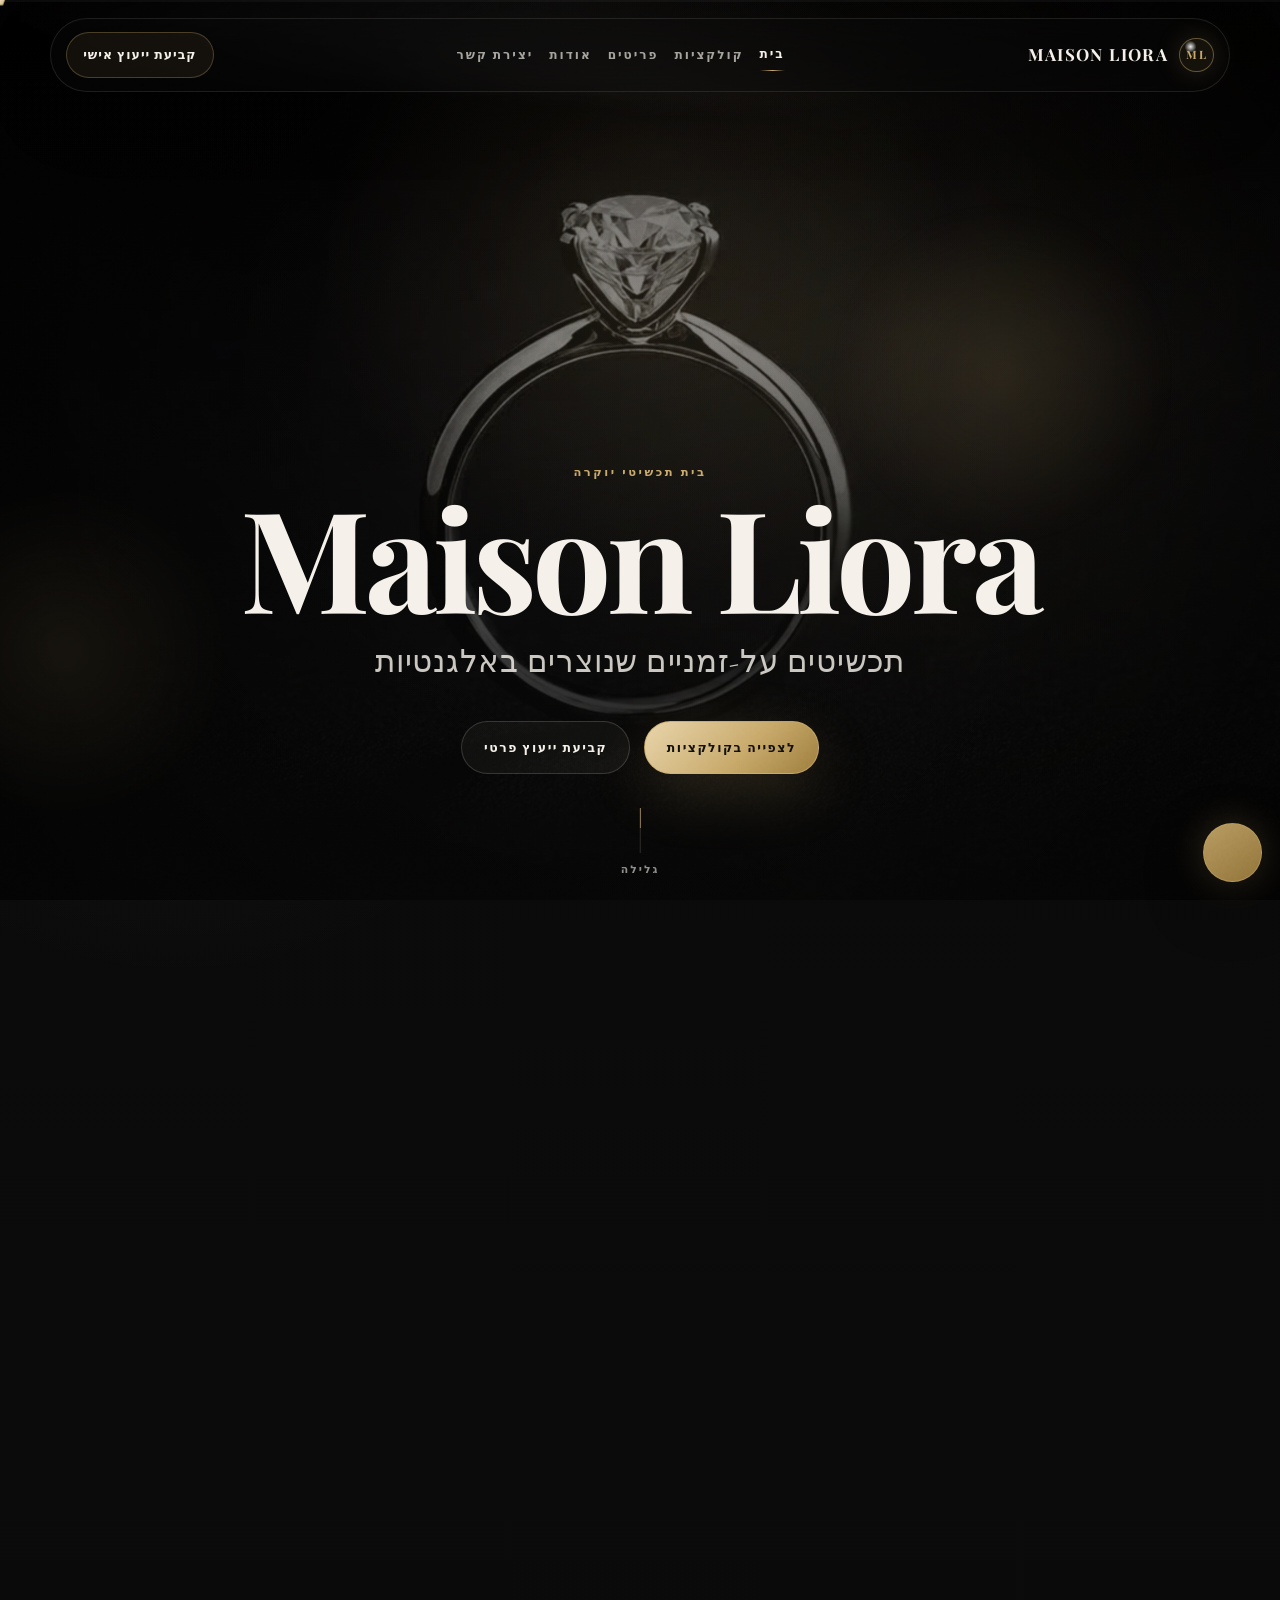
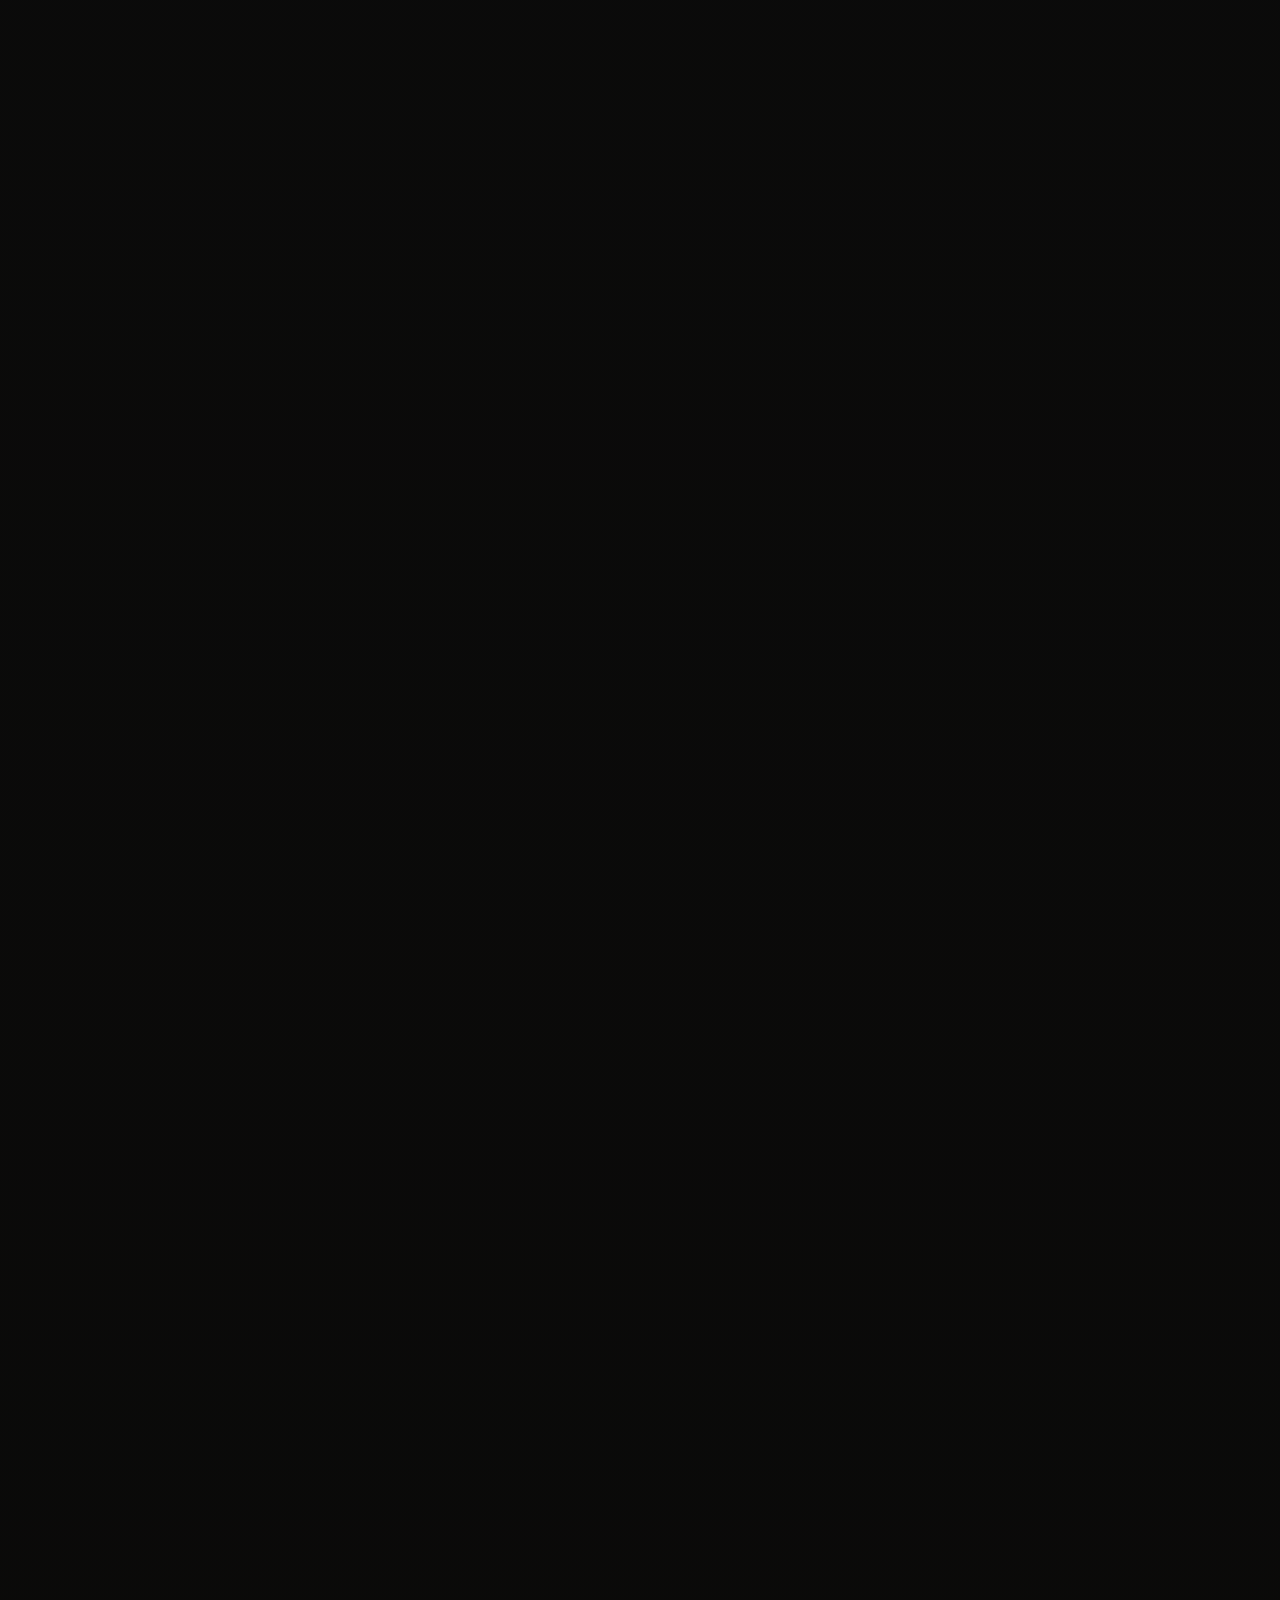
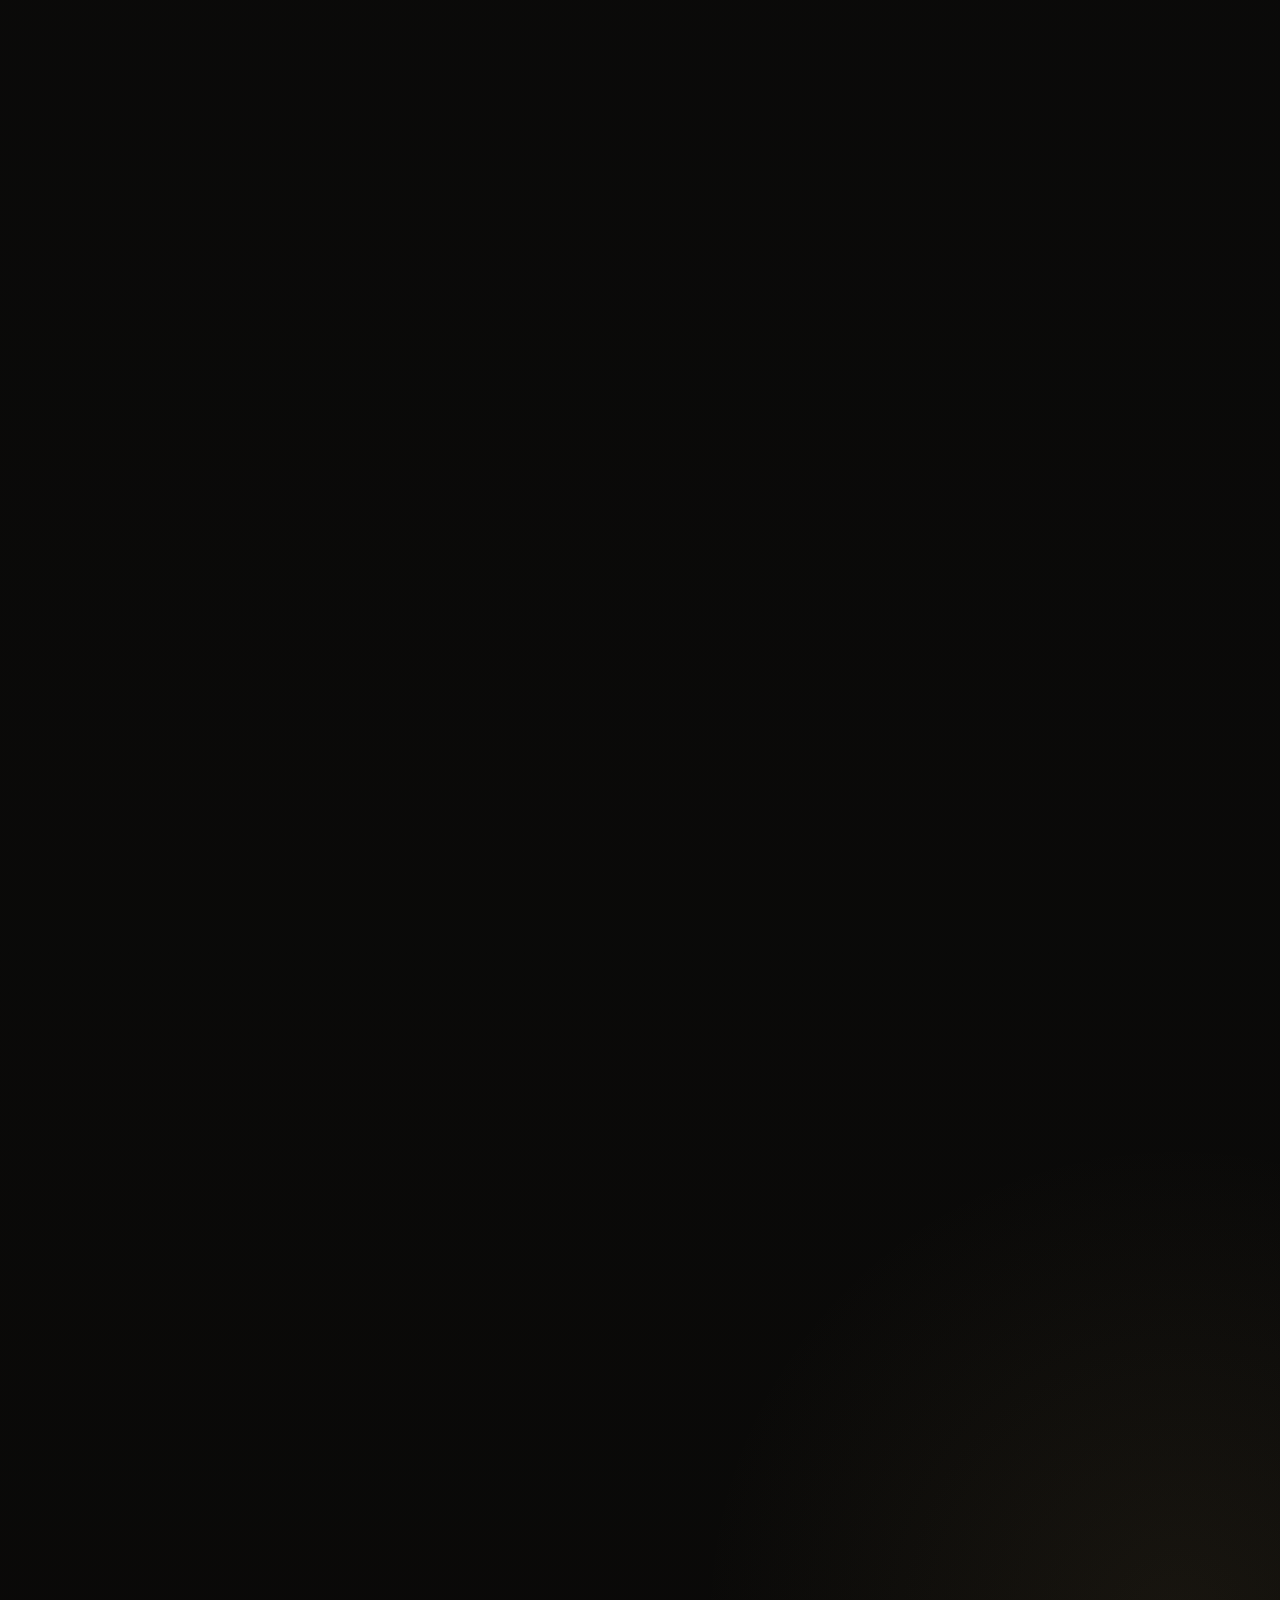
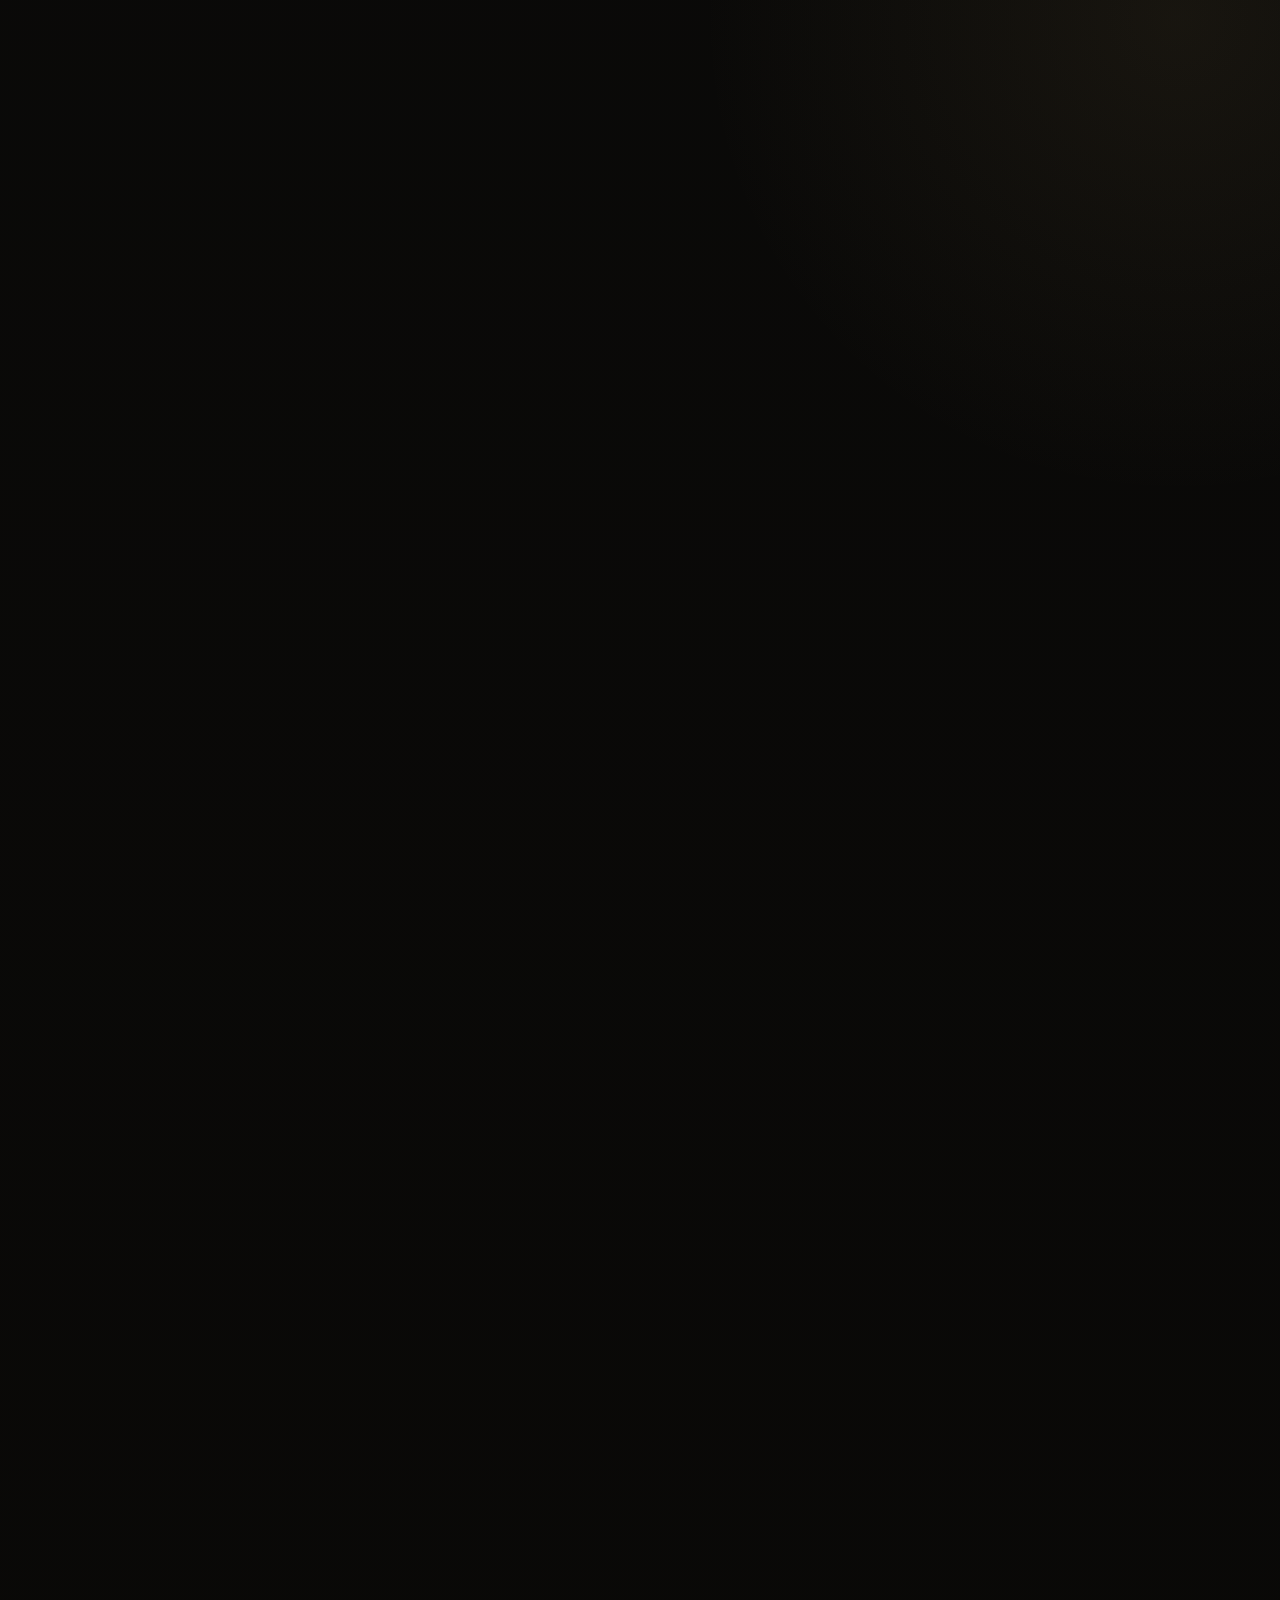
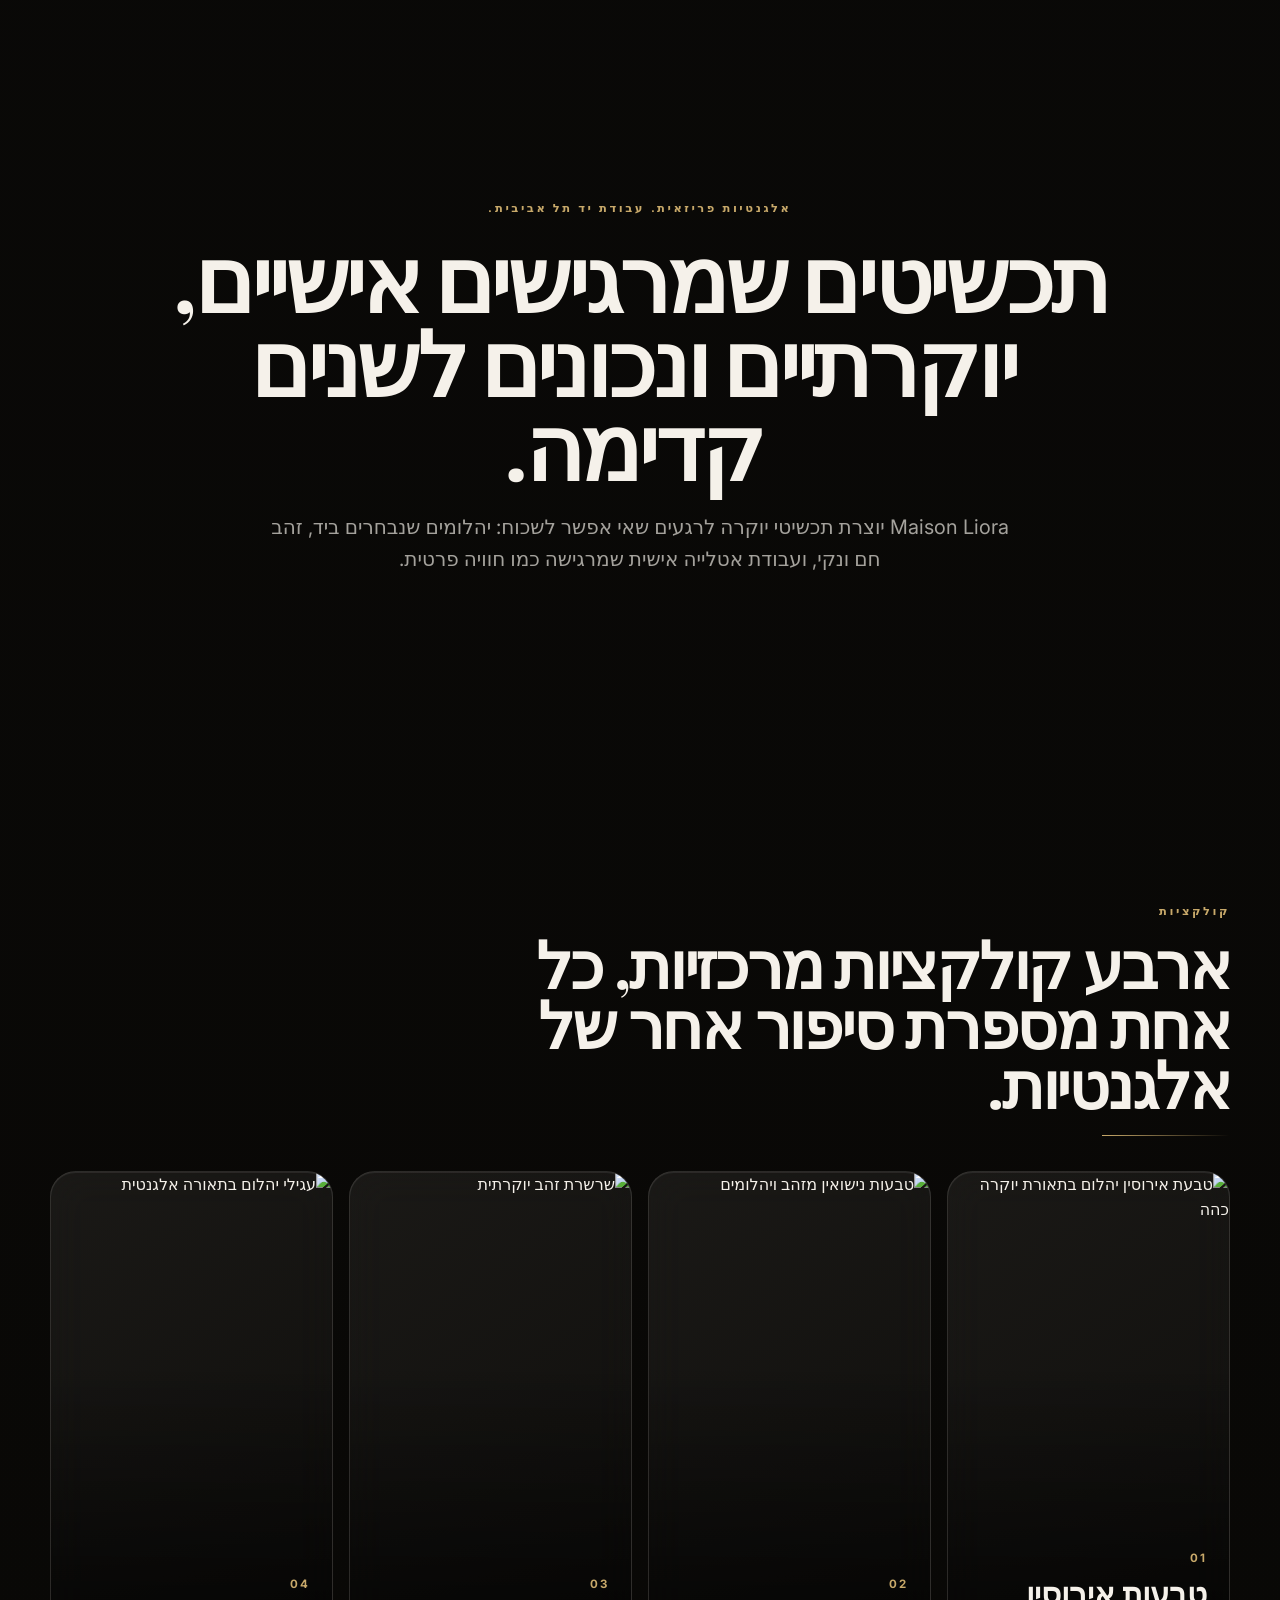
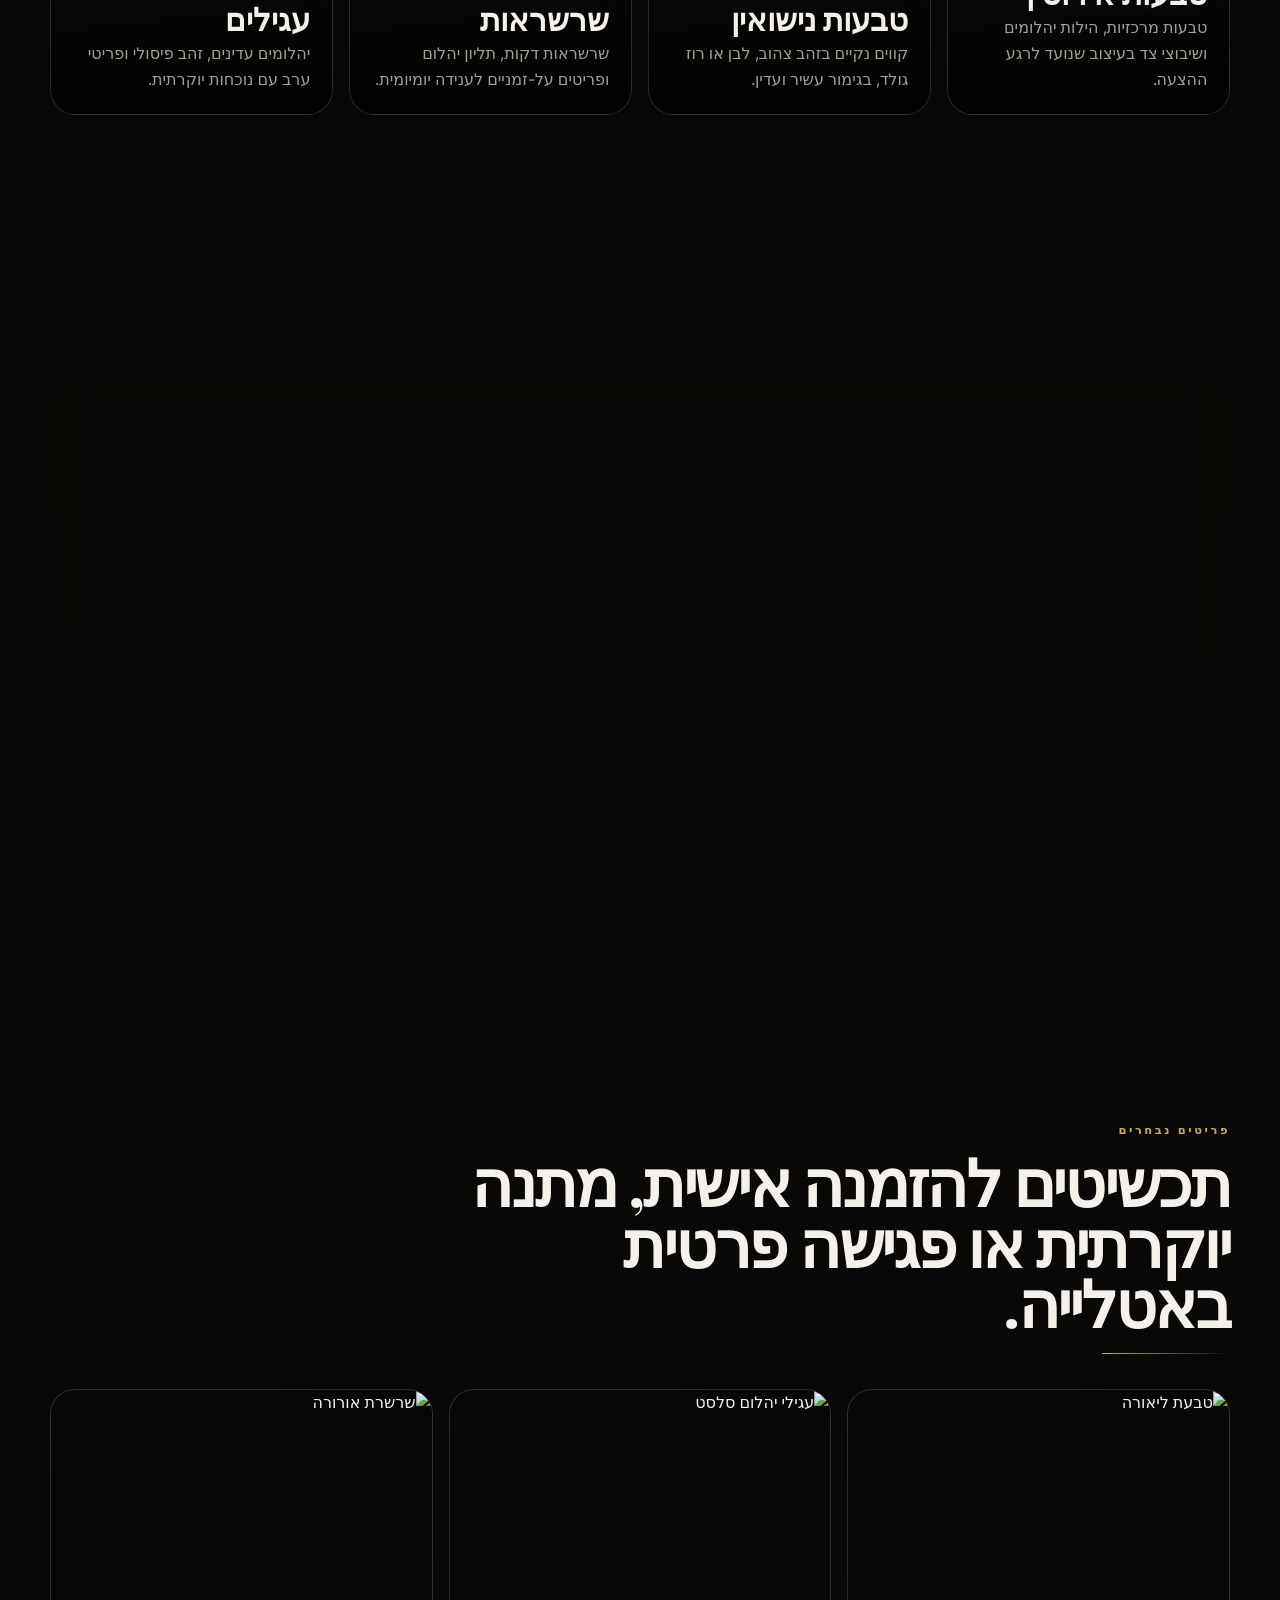
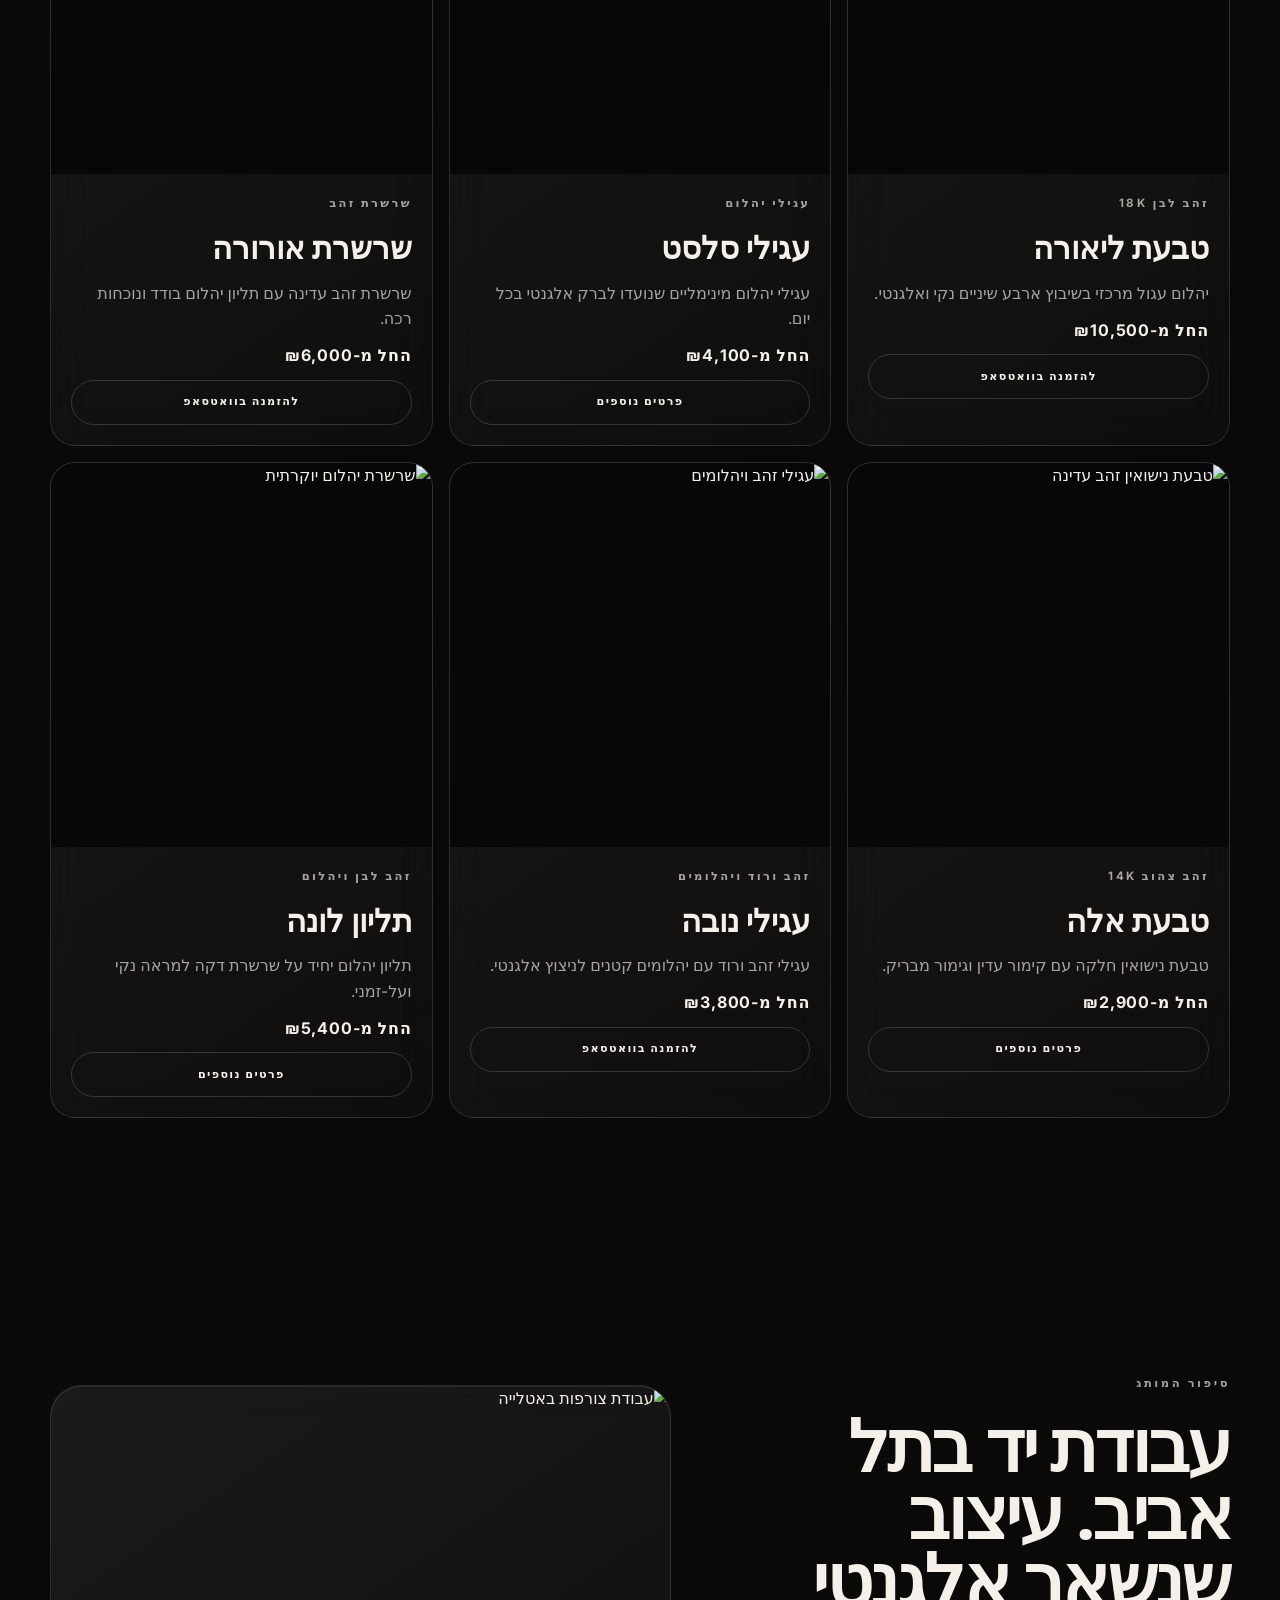
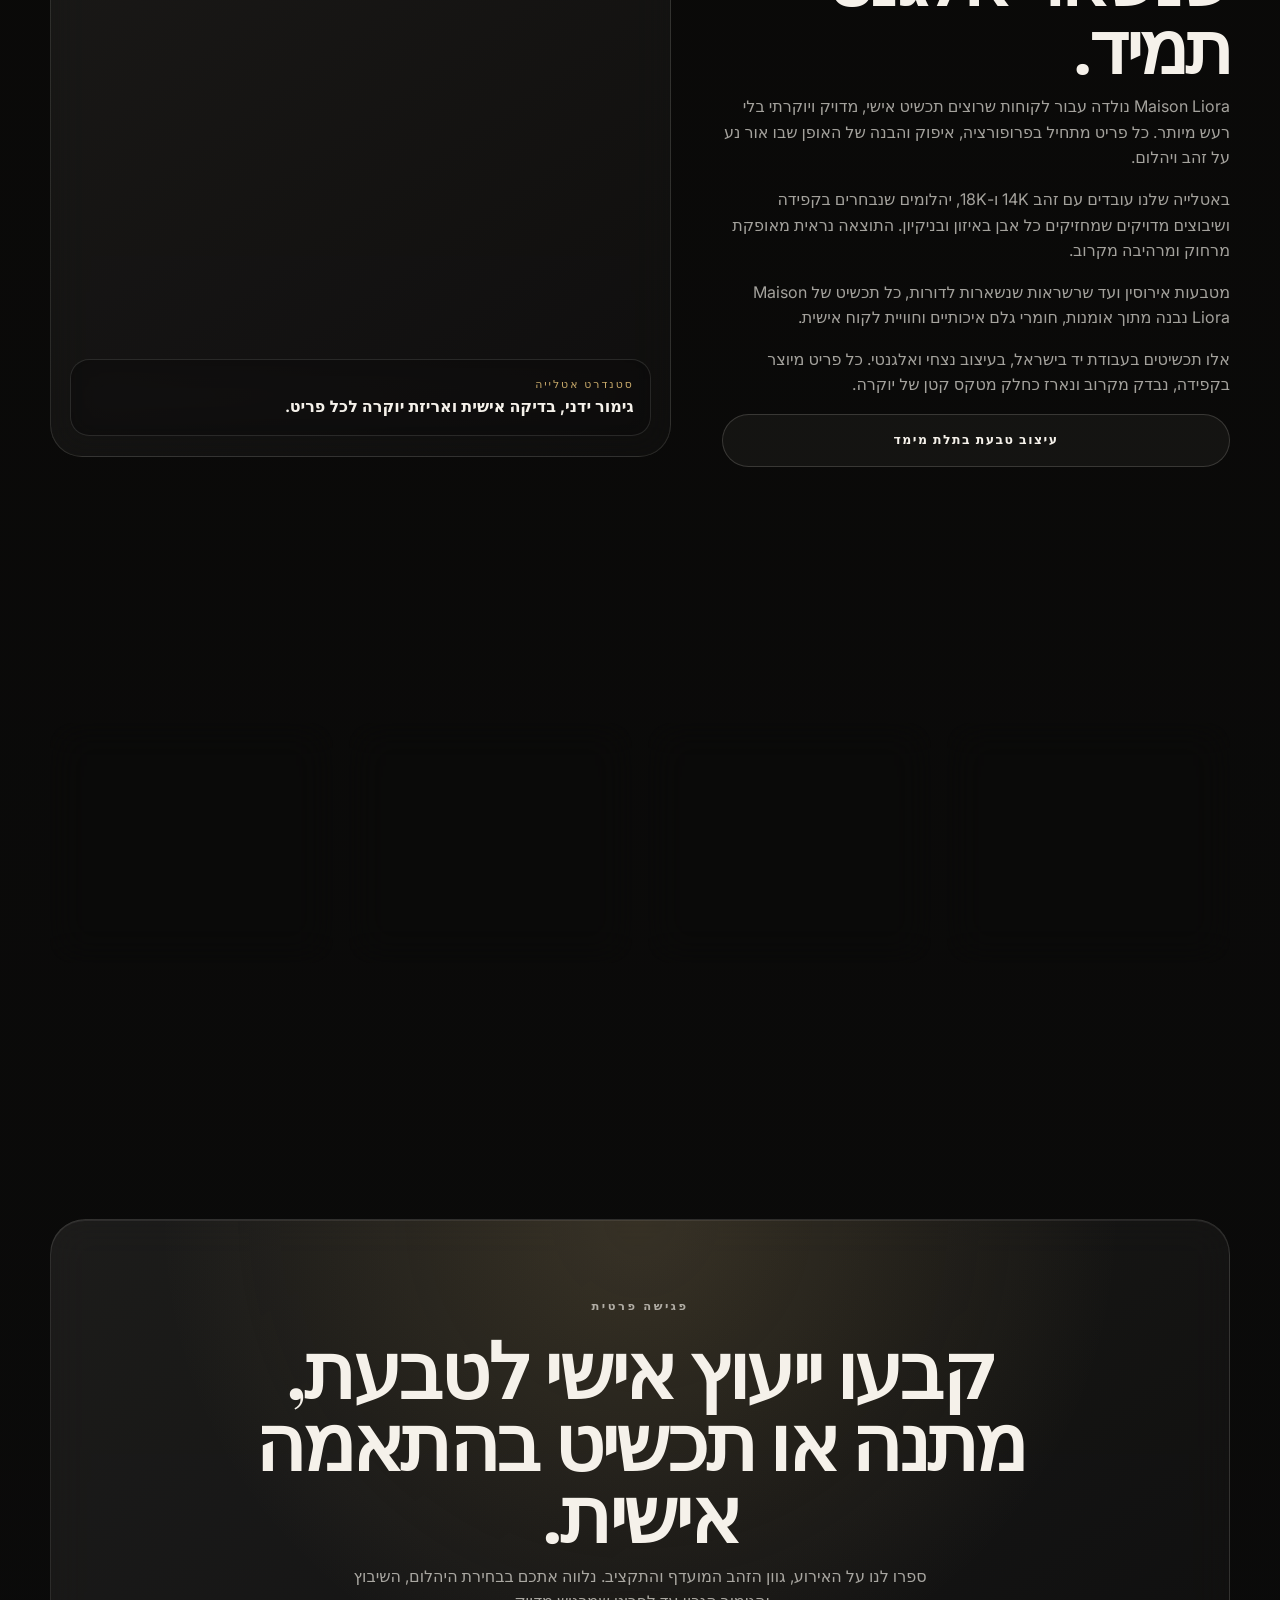
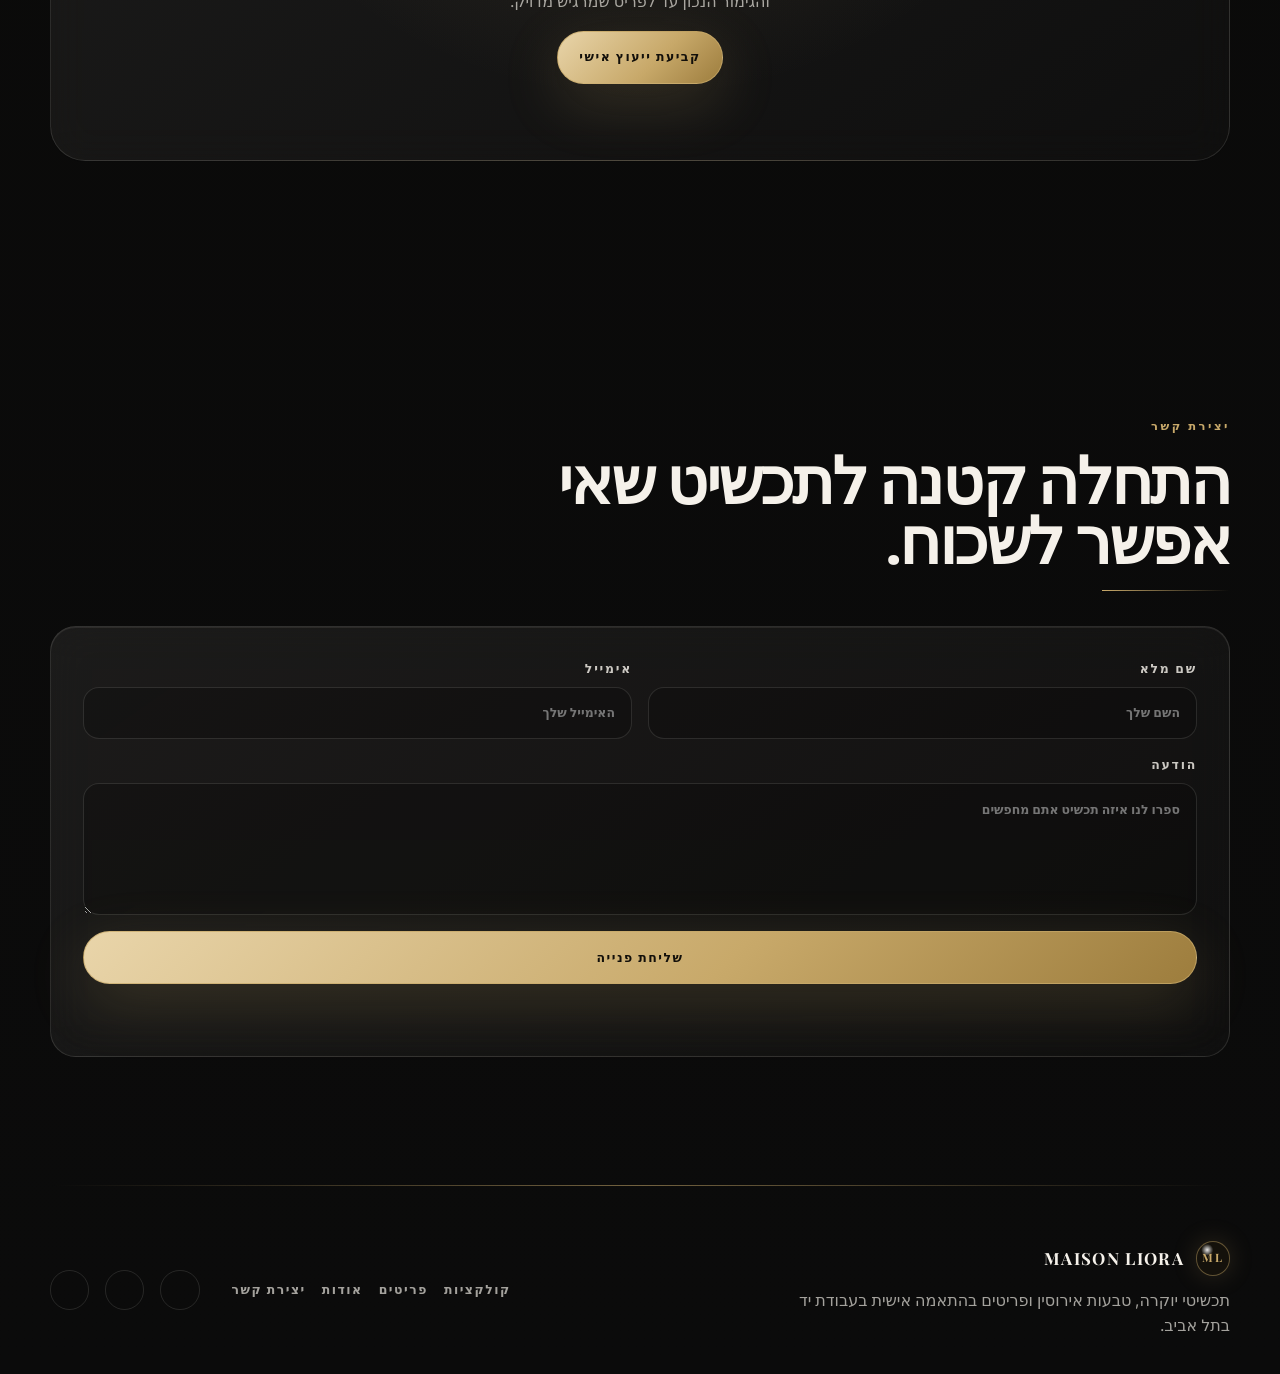
==== commit c81ccf0a: "Refine Hebrew luxury shop experience." ====
--- a/index.html
+++ b/index.html
@@ -38,6 +38,7 @@
       <div class="nav-links">
         <a href="#top">בית</a>
         <a href="#collections">קולקציות</a>
+        <a href="#products">פריטים</a>
         <a href="#story">אודות</a>
         <a href="#contact">יצירת קשר</a>
       </div>
@@ -93,7 +94,7 @@
             <div>
               <span>01</span>
               <h3>טבעות אירוסין</h3>
-              <p>Solitaire, Halo ו-Pavé בעיצוב נקי שנועד לרגע ההצעה.</p>
+              <p>טבעות מרכזיות, הילות יהלומים ושיבוצי צד בעיצוב שנועד לרגע ההצעה.</p>
             </div>
           </a>
           <a class="collection-card reveal" href="product.html" aria-label="קולקציית טבעות נישואין">
@@ -135,6 +136,30 @@
         </div>
       </section>
 
+      <section class="shopping-flow section-shell" aria-label="תהליך רכישה">
+        <div class="flow-panel reveal">
+          <p class="section-kicker">חוויית רכישה אישית</p>
+          <h2>מהקולקציה ועד התכשיט שעל היד, הכול בנוי לשיחה ברורה ונעימה.</h2>
+          <div class="flow-steps">
+            <article>
+              <span>01</span>
+              <h3>בוחרים קולקציה</h3>
+              <p>מתחילים מטבעת אירוסין, טבעת נישואין, שרשרת או עגילים.</p>
+            </article>
+            <article>
+              <span>02</span>
+              <h3>נכנסים לפריט</h3>
+              <p>רואים תמונות, חומרים, מחיר התחלתי ופרטי אריזה.</p>
+            </article>
+            <article>
+              <span>03</span>
+              <h3>ממשיכים לוואטסאפ</h3>
+              <p>מקבלים ייעוץ אישי, התאמת מידה ואפשרויות יהלום.</p>
+            </article>
+          </div>
+        </div>
+      </section>
+
       <section class="products section-shell" id="products">
         <div class="section-heading reveal">
           <p class="section-kicker">פריטים נבחרים</p>
@@ -143,38 +168,74 @@
         <div class="product-grid">
           <article class="product-card reveal">
             <a href="product.html" class="product-image">
-              <img src="https://images.unsplash.com/photo-1603561591411-07134e71a2a9?auto=format&fit=crop&w=900&q=90" alt="טבעת Liora Solitaire" loading="lazy" />
+              <img src="https://images.unsplash.com/photo-1603561591411-07134e71a2a9?auto=format&fit=crop&w=900&q=90" alt="טבעת ליאורה" loading="lazy" />
             </a>
             <div class="product-card__body">
               <p class="product-meta">זהב לבן 18K</p>
-              <h3>Liora Solitaire</h3>
+              <h3>טבעת ליאורה</h3>
               <p>יהלום עגול מרכזי בשיבוץ ארבע שיניים נקי ואלגנטי.</p>
               <strong>החל מ-₪10,500</strong>
-              <a class="button button--small magnetic" href="https://wa.me/972501234567?text=היי,%20אשמח%20לקבל%20פרטים%20על%20Liora%20Solitaire">הזמנה בוואטסאפ</a>
-            </div>
-          </article>
-          <article class="product-card reveal">
-            <a href="product.html" class="product-image">
-              <img src="https://images.unsplash.com/photo-1611591437281-460bfbe1220a?auto=format&fit=crop&w=900&q=90" alt="עגילי יהלום Celeste" loading="lazy" />
+              <a class="button button--small magnetic" href="https://wa.me/972501234567?text=היי,%20אשמח%20לקבל%20פרטים%20על%20טבעת%20ליאורה">להזמנה בוואטסאפ</a>
+            </div>
+          </article>
+          <article class="product-card reveal">
+            <a href="product.html" class="product-image">
+              <img src="https://images.unsplash.com/photo-1611591437281-460bfbe1220a?auto=format&fit=crop&w=900&q=90" alt="עגילי יהלום סלסט" loading="lazy" />
             </a>
             <div class="product-card__body">
               <p class="product-meta">עגילי יהלום</p>
-              <h3>Celeste Studs</h3>
+              <h3>עגילי סלסט</h3>
               <p>עגילי יהלום מינימליים שנועדו לברק אלגנטי בכל יום.</p>
               <strong>החל מ-₪4,100</strong>
-              <a class="button button--small magnetic" href="https://wa.me/972501234567?text=היי,%20אשמח%20לקבל%20פרטים%20על%20Celeste%20Studs">לפרטים</a>
-            </div>
-          </article>
-          <article class="product-card reveal">
-            <a href="product.html" class="product-image">
-              <img src="https://images.unsplash.com/photo-1506630448388-4e683c67ddb0?auto=format&fit=crop&w=900&q=90" alt="שרשרת Aurora Drop" loading="lazy" />
+              <a class="button button--small magnetic" href="product.html">פרטים נוספים</a>
+            </div>
+          </article>
+          <article class="product-card reveal">
+            <a href="product.html" class="product-image">
+              <img src="https://images.unsplash.com/photo-1506630448388-4e683c67ddb0?auto=format&fit=crop&w=900&q=90" alt="שרשרת אורורה" loading="lazy" />
             </a>
             <div class="product-card__body">
               <p class="product-meta">שרשרת זהב</p>
-              <h3>Aurora Drop</h3>
+              <h3>שרשרת אורורה</h3>
               <p>שרשרת זהב עדינה עם תליון יהלום בודד ונוכחות רכה.</p>
               <strong>החל מ-₪6,000</strong>
-              <a class="button button--small magnetic" href="https://wa.me/972501234567?text=היי,%20אשמח%20לקבל%20פרטים%20על%20Aurora%20Drop">הזמנה בוואטסאפ</a>
+              <a class="button button--small magnetic" href="https://wa.me/972501234567?text=היי,%20אשמח%20לקבל%20פרטים%20על%20שרשרת%20אורורה">להזמנה בוואטסאפ</a>
+            </div>
+          </article>
+          <article class="product-card reveal">
+            <a href="product.html" class="product-image">
+              <img src="https://images.unsplash.com/photo-1601121141461-9d6647bca1ed?auto=format&fit=crop&w=900&q=90" alt="טבעת נישואין זהב עדינה" loading="lazy" />
+            </a>
+            <div class="product-card__body">
+              <p class="product-meta">זהב צהוב 14K</p>
+              <h3>טבעת אלה</h3>
+              <p>טבעת נישואין חלקה עם קימור עדין וגימור מבריק.</p>
+              <strong>החל מ-₪2,900</strong>
+              <a class="button button--small magnetic" href="product.html">פרטים נוספים</a>
+            </div>
+          </article>
+          <article class="product-card reveal">
+            <a href="product.html" class="product-image">
+              <img src="https://images.unsplash.com/photo-1598560917505-59a3ad559071?auto=format&fit=crop&w=900&q=90" alt="עגילי זהב ויהלומים" loading="lazy" />
+            </a>
+            <div class="product-card__body">
+              <p class="product-meta">זהב ורוד ויהלומים</p>
+              <h3>עגילי נובה</h3>
+              <p>עגילי זהב ורוד עם יהלומים קטנים לניצוץ אלגנטי.</p>
+              <strong>החל מ-₪3,800</strong>
+              <a class="button button--small magnetic" href="https://wa.me/972501234567?text=היי,%20אשמח%20לקבל%20פרטים%20על%20עגילי%20נובה">להזמנה בוואטסאפ</a>
+            </div>
+          </article>
+          <article class="product-card reveal">
+            <a href="product.html" class="product-image">
+              <img src="https://images.unsplash.com/photo-1600721391776-b5cd0e0048f9?auto=format&fit=crop&w=900&q=90" alt="שרשרת יהלום יוקרתית" loading="lazy" />
+            </a>
+            <div class="product-card__body">
+              <p class="product-meta">זהב לבן ויהלום</p>
+              <h3>תליון לונה</h3>
+              <p>תליון יהלום יחיד על שרשרת דקה למראה נקי ועל-זמני.</p>
+              <strong>החל מ-₪5,400</strong>
+              <a class="button button--small magnetic" href="product.html">פרטים נוספים</a>
             </div>
           </article>
         </div>
@@ -195,6 +256,10 @@
           <p>
             מטבעות אירוסין ועד שרשראות שנשארות לדורות, כל תכשיט של Maison Liora נבנה מתוך
             אומנות, חומרי גלם איכותיים וחוויית לקוח אישית.
+          </p>
+          <p>
+            אלו תכשיטים בעבודת יד בישראל, בעיצוב נצחי ואלגנטי. כל פריט מיוצר בקפידה,
+            נבדק מקרוב ונארז כחלק מטקס קטן של יוקרה.
           </p>
           <a class="button button--ghost magnetic" href="customize.html">עיצוב טבעת בתלת מימד</a>
         </div>
@@ -260,7 +325,7 @@
           </label>
           <label>
             אימייל
-            <input type="email" name="email" autocomplete="email" placeholder="you@example.com" required />
+            <input type="email" name="email" autocomplete="email" placeholder="האימייל שלך" required />
           </label>
           <label class="contact-form__wide">
             הודעה
@@ -292,9 +357,9 @@
         <a href="#contact">יצירת קשר</a>
       </div>
       <div class="socials">
-        <a href="#" aria-label="Instagram"><i data-lucide="instagram"></i></a>
-        <a href="#" aria-label="Pinterest"><i data-lucide="badge"></i></a>
-        <a href="#" aria-label="WhatsApp"><i data-lucide="message-circle"></i></a>
+        <a href="#" aria-label="אינסטגרם"><i data-lucide="instagram"></i></a>
+        <a href="#" aria-label="פינטרסט"><i data-lucide="badge"></i></a>
+        <a href="#" aria-label="וואטסאפ"><i data-lucide="message-circle"></i></a>
       </div>
     </footer>
   </body>
--- a/styles.css
+++ b/styles.css
@@ -493,6 +493,7 @@
 .collection-card,
 .product-card,
 .value-card,
+.flow-panel,
 .story-media,
 .consultation-panel,
 .contact-form,
@@ -586,6 +587,56 @@
 
 .product-grid {
   grid-template-columns: repeat(3, minmax(0, 1fr));
+}
+
+.flow-panel {
+  display: grid;
+  gap: 1.35rem;
+  padding: clamp(1.3rem, 3.4vw, 2.4rem);
+  border-radius: 1.8rem;
+  background:
+    radial-gradient(circle at 12% 0%, rgba(200, 169, 106, 0.16), transparent 24rem),
+    linear-gradient(145deg, rgba(245, 241, 234, 0.07), rgba(245, 241, 234, 0.025));
+}
+
+.flow-panel h2 {
+  max-width: 760px;
+  margin: 0;
+  font-family: var(--serif);
+  font-size: clamp(2.1rem, 4.2vw, 4.4rem);
+  line-height: 1;
+}
+
+.flow-steps {
+  display: grid;
+  grid-template-columns: repeat(3, minmax(0, 1fr));
+  gap: 0.8rem;
+}
+
+.flow-steps article {
+  min-height: 12rem;
+  padding: 1.1rem;
+  border: 1px solid rgba(245, 241, 234, 0.1);
+  border-radius: 1.2rem;
+  background: rgba(0, 0, 0, 0.18);
+}
+
+.flow-steps span {
+  color: var(--gold);
+  font-size: 0.72rem;
+  font-weight: 700;
+  letter-spacing: 0.18em;
+}
+
+.flow-steps h3 {
+  margin: 0.85rem 0 0.45rem;
+  font-family: var(--serif);
+  font-size: 1.55rem;
+}
+
+.flow-steps p {
+  margin: 0;
+  color: var(--muted);
 }
 
 .product-card {
@@ -872,6 +923,7 @@
 .collection-card,
 .product-card,
 .value-card,
+.flow-panel,
 .story-media,
 .quote-card,
 .stat {
@@ -884,6 +936,7 @@
 .collection-card.is-visible,
 .product-card.is-visible,
 .value-card.is-visible,
+.flow-panel.is-visible,
 .story-media.is-visible,
 .quote-card.is-visible,
 .stat.is-visible {
@@ -893,9 +946,14 @@
 
 .split-title .word {
   display: inline-block;
+  margin-inline-start: 0.16em;
   opacity: 0;
   transform: translateY(0.5em);
   transition: opacity 850ms var(--ease), transform 850ms var(--ease);
+}
+
+.split-title .word:first-child {
+  margin-inline-start: 0;
 }
 
 .split-title.is-visible .word {
@@ -1087,6 +1145,7 @@
   }
 
   .product-grid,
+  .flow-steps,
   .story,
   .product-layout {
     grid-template-columns: 1fr;
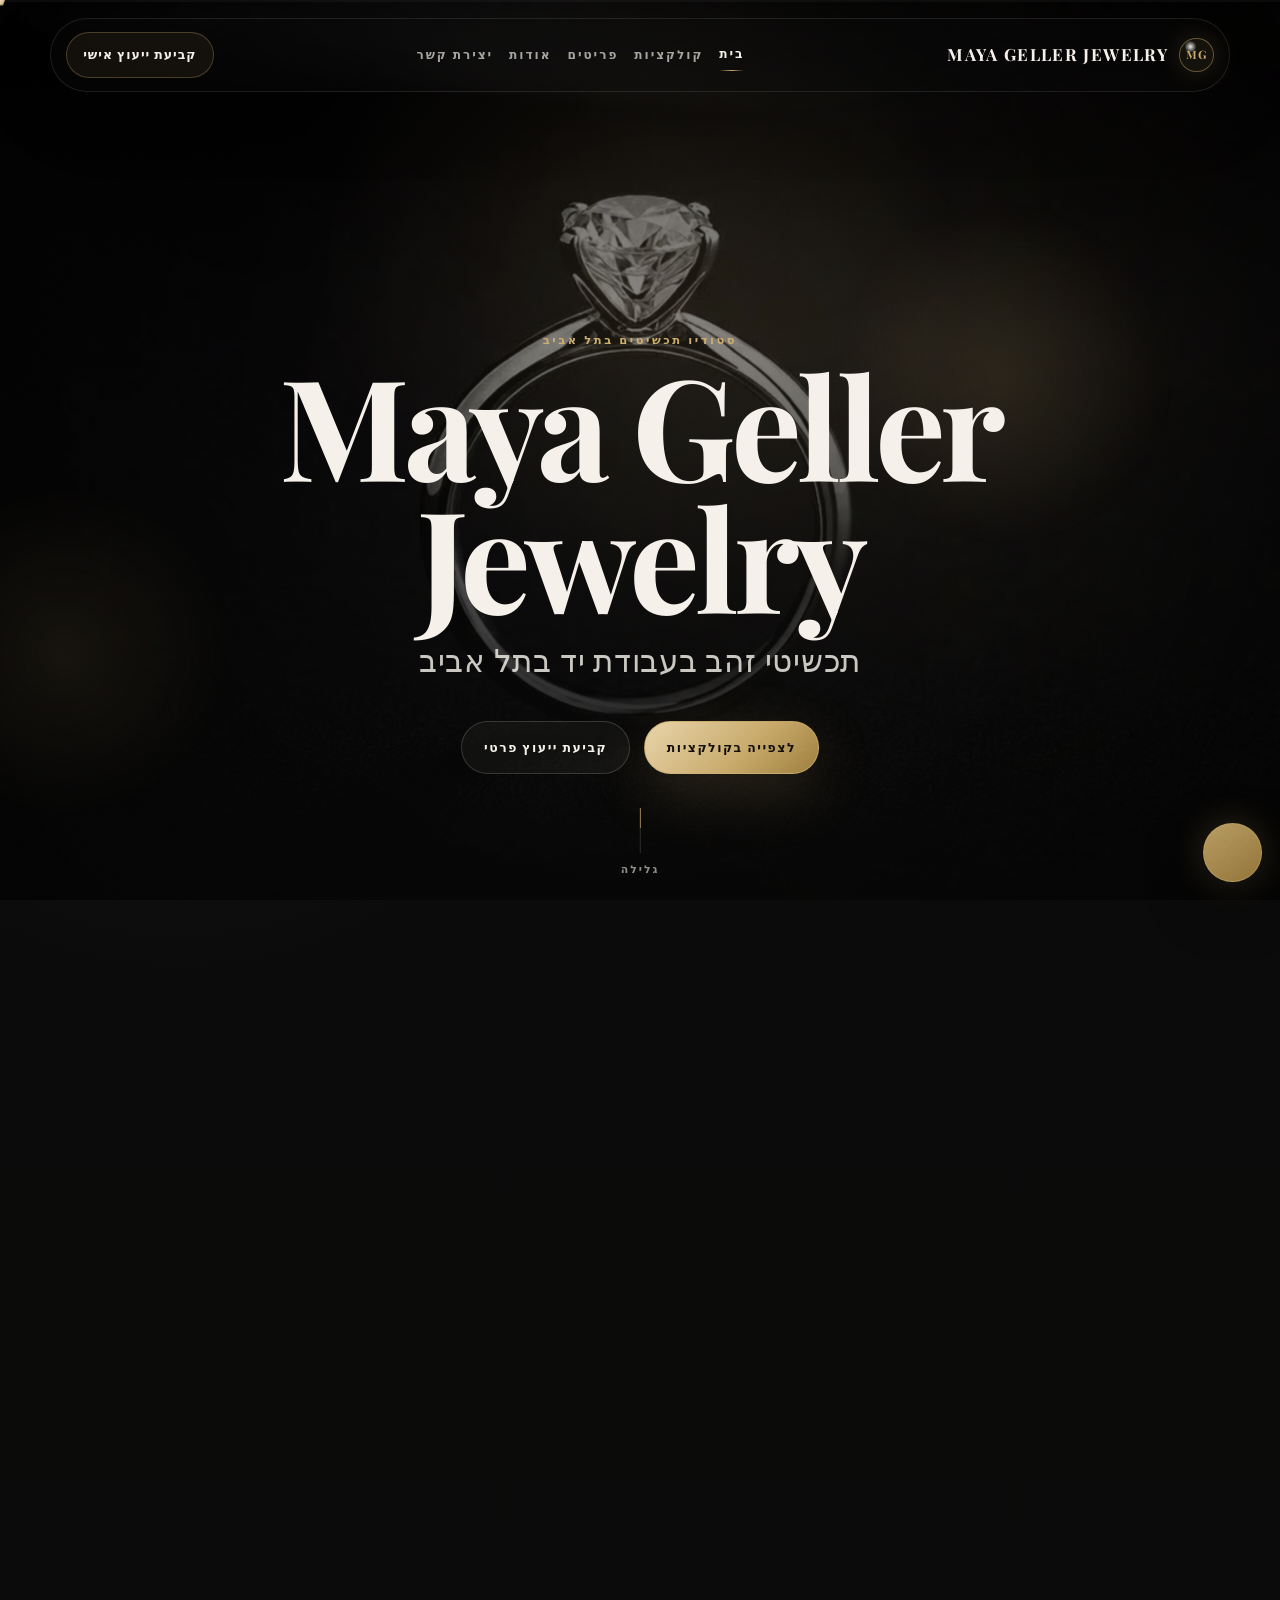
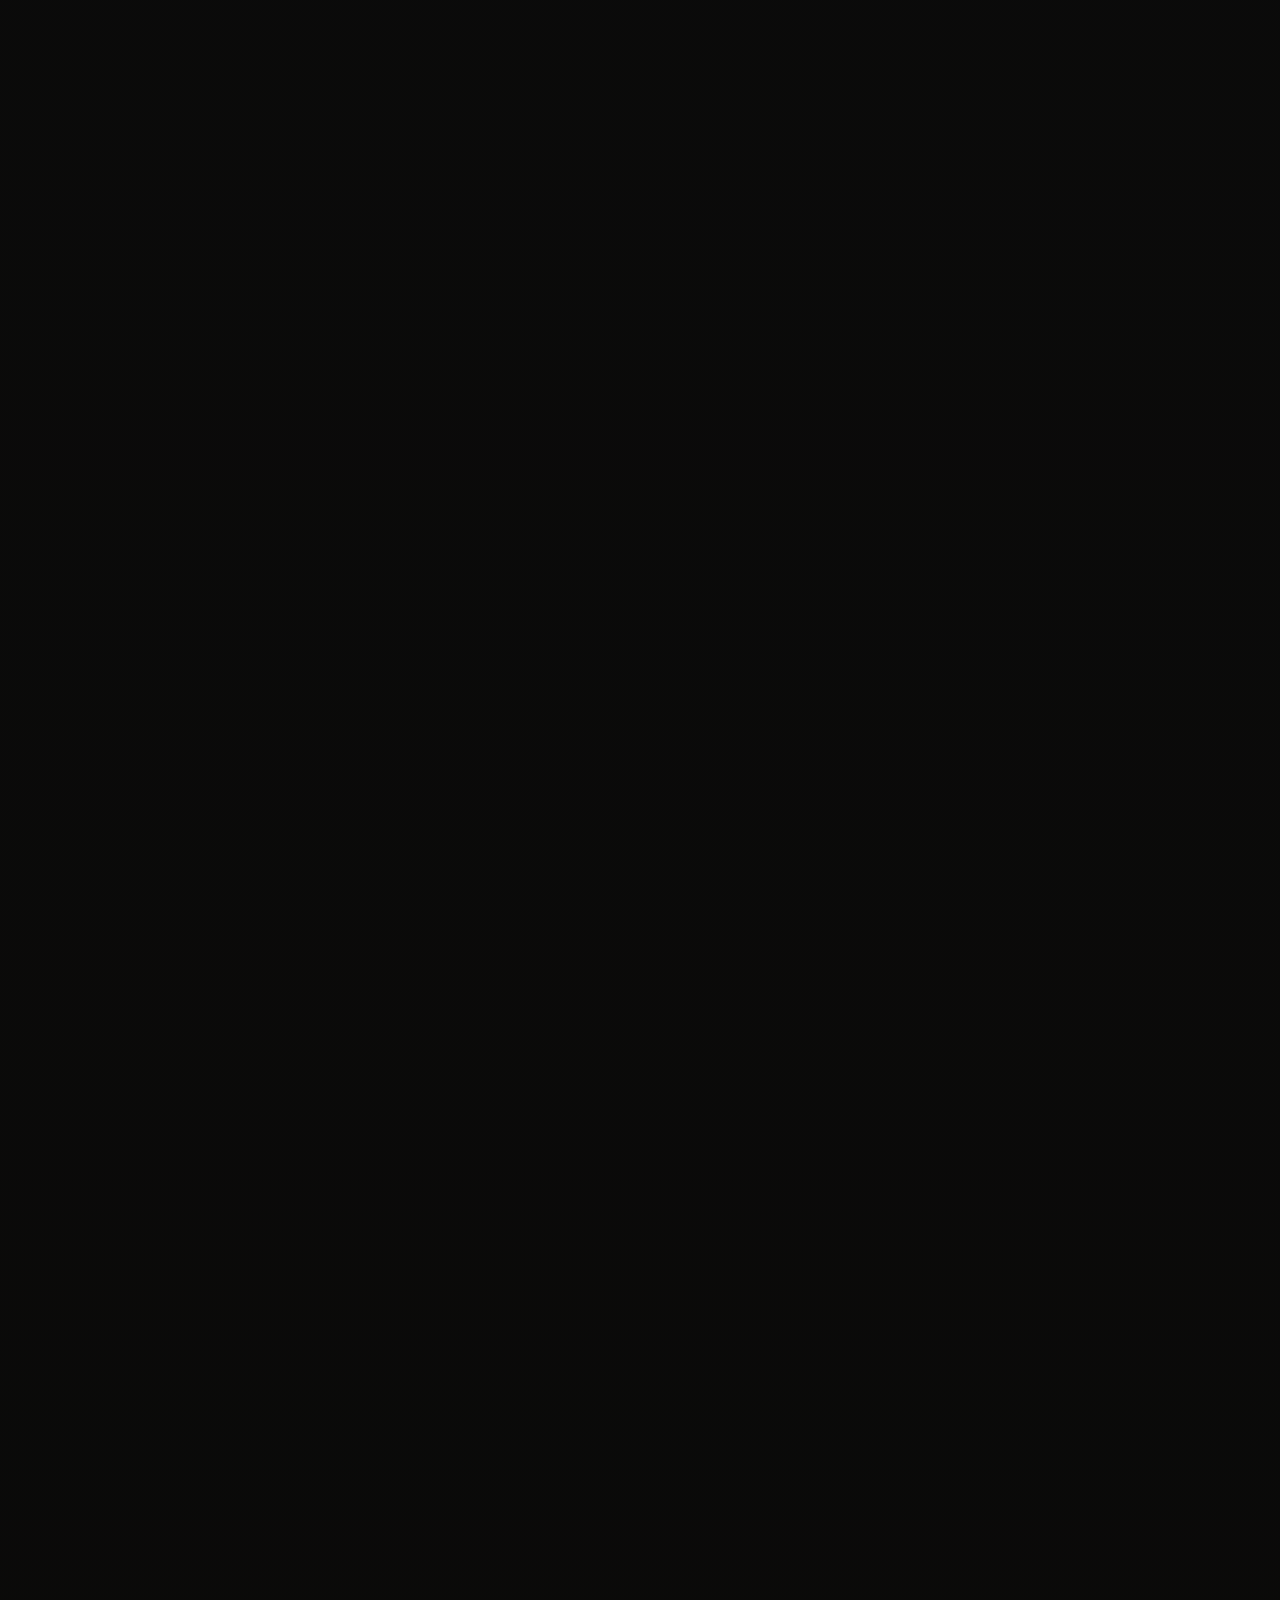
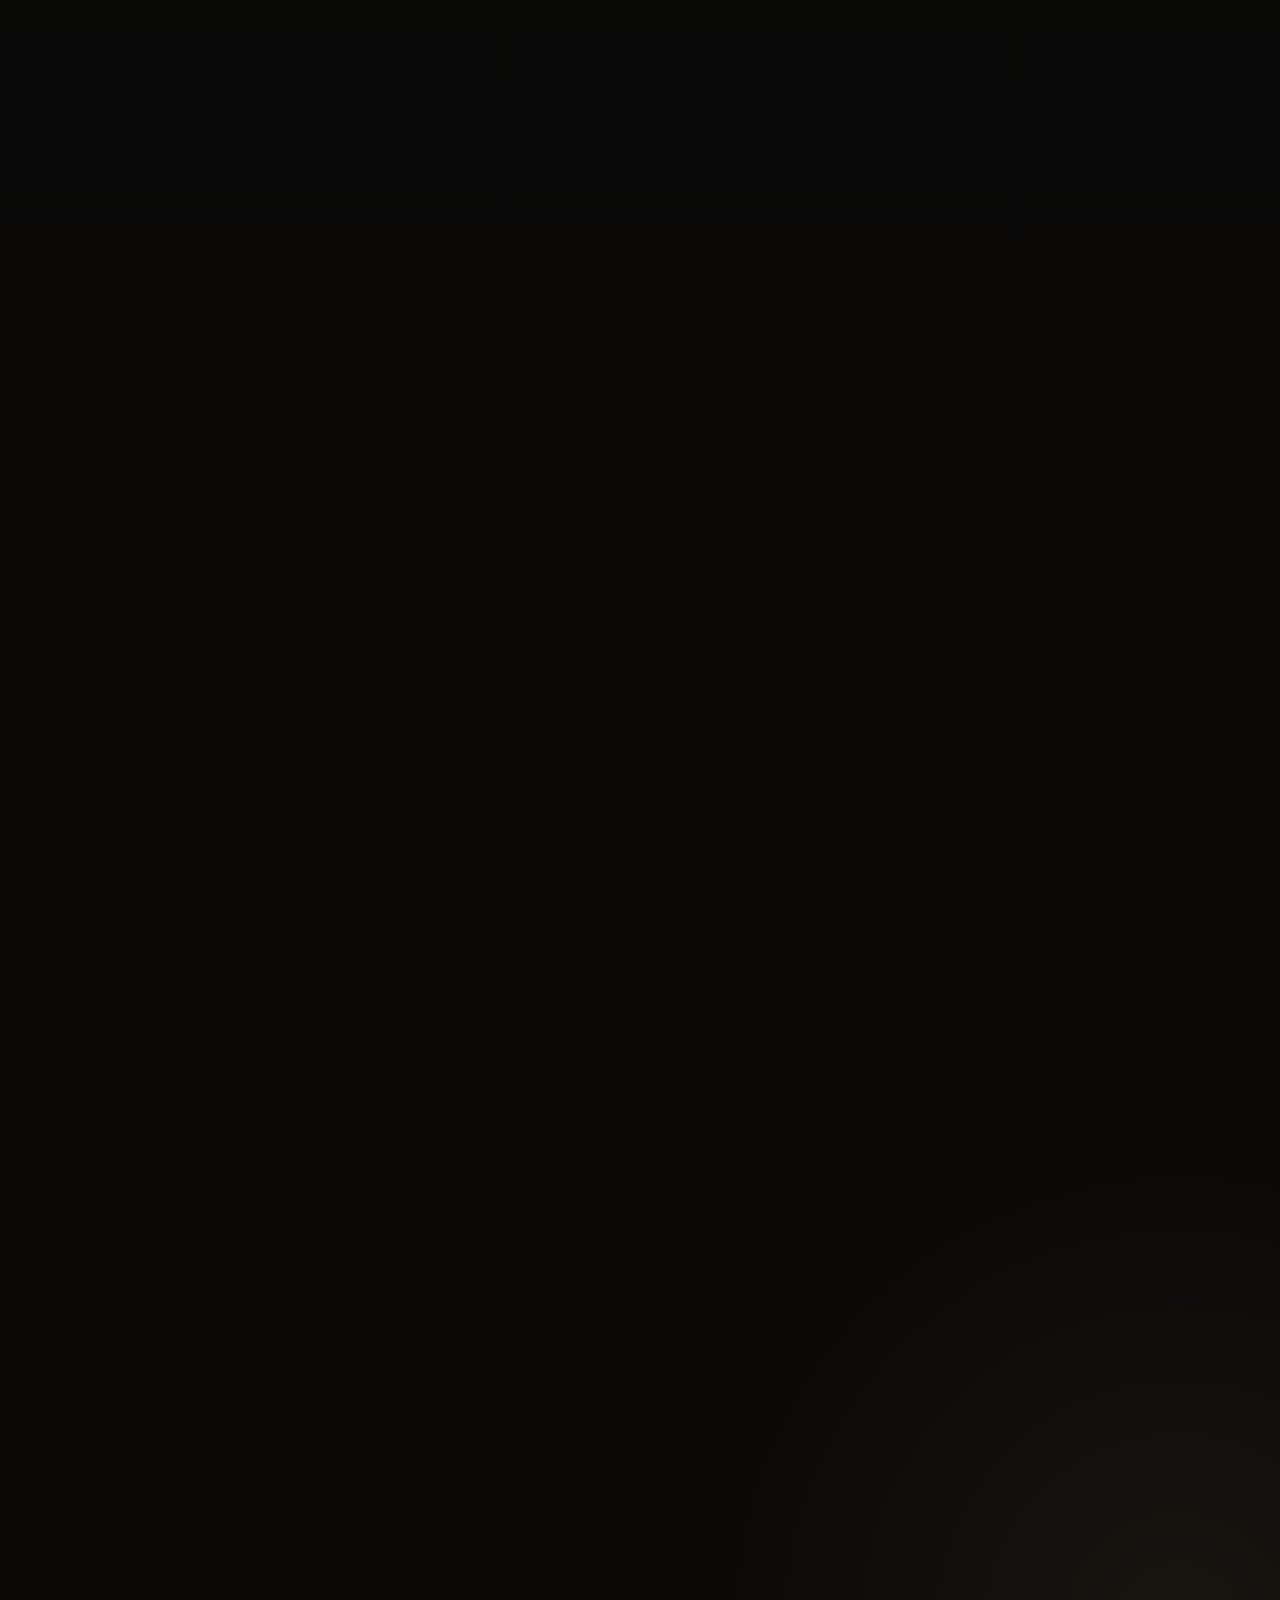
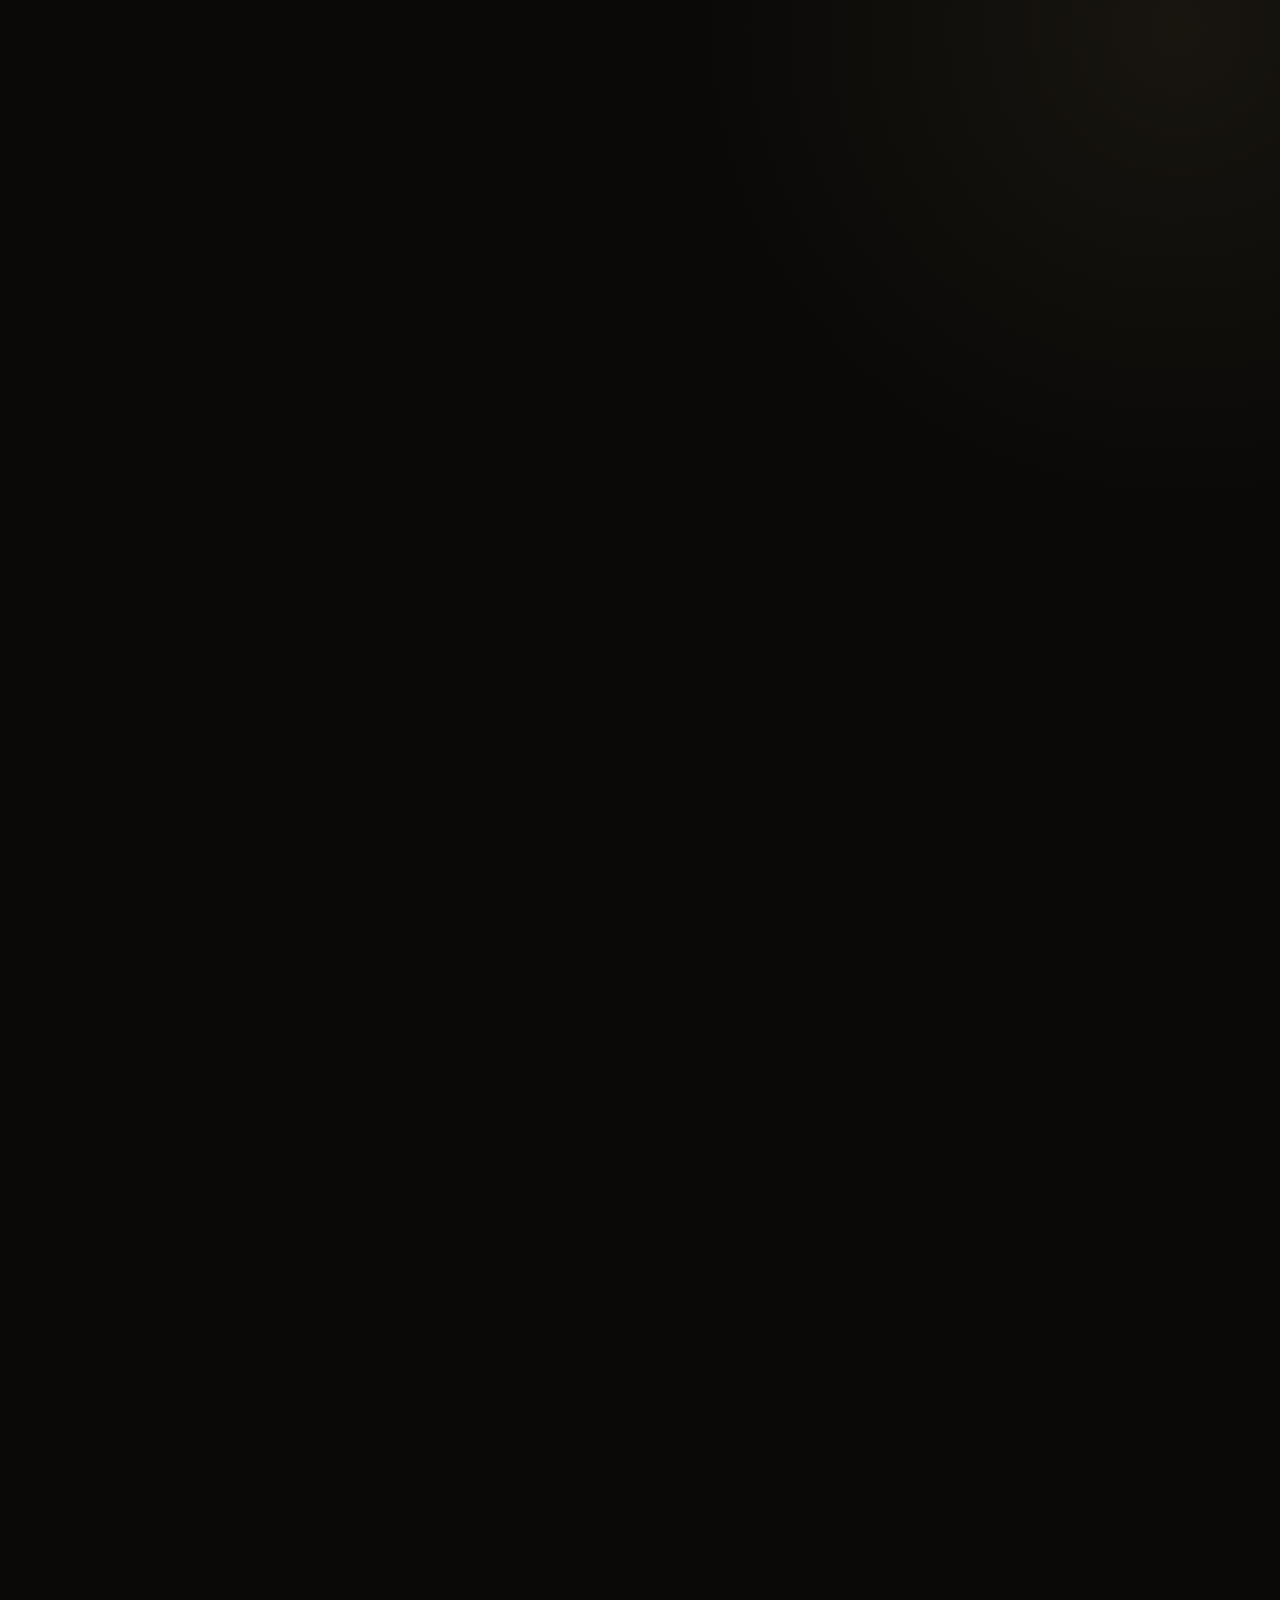
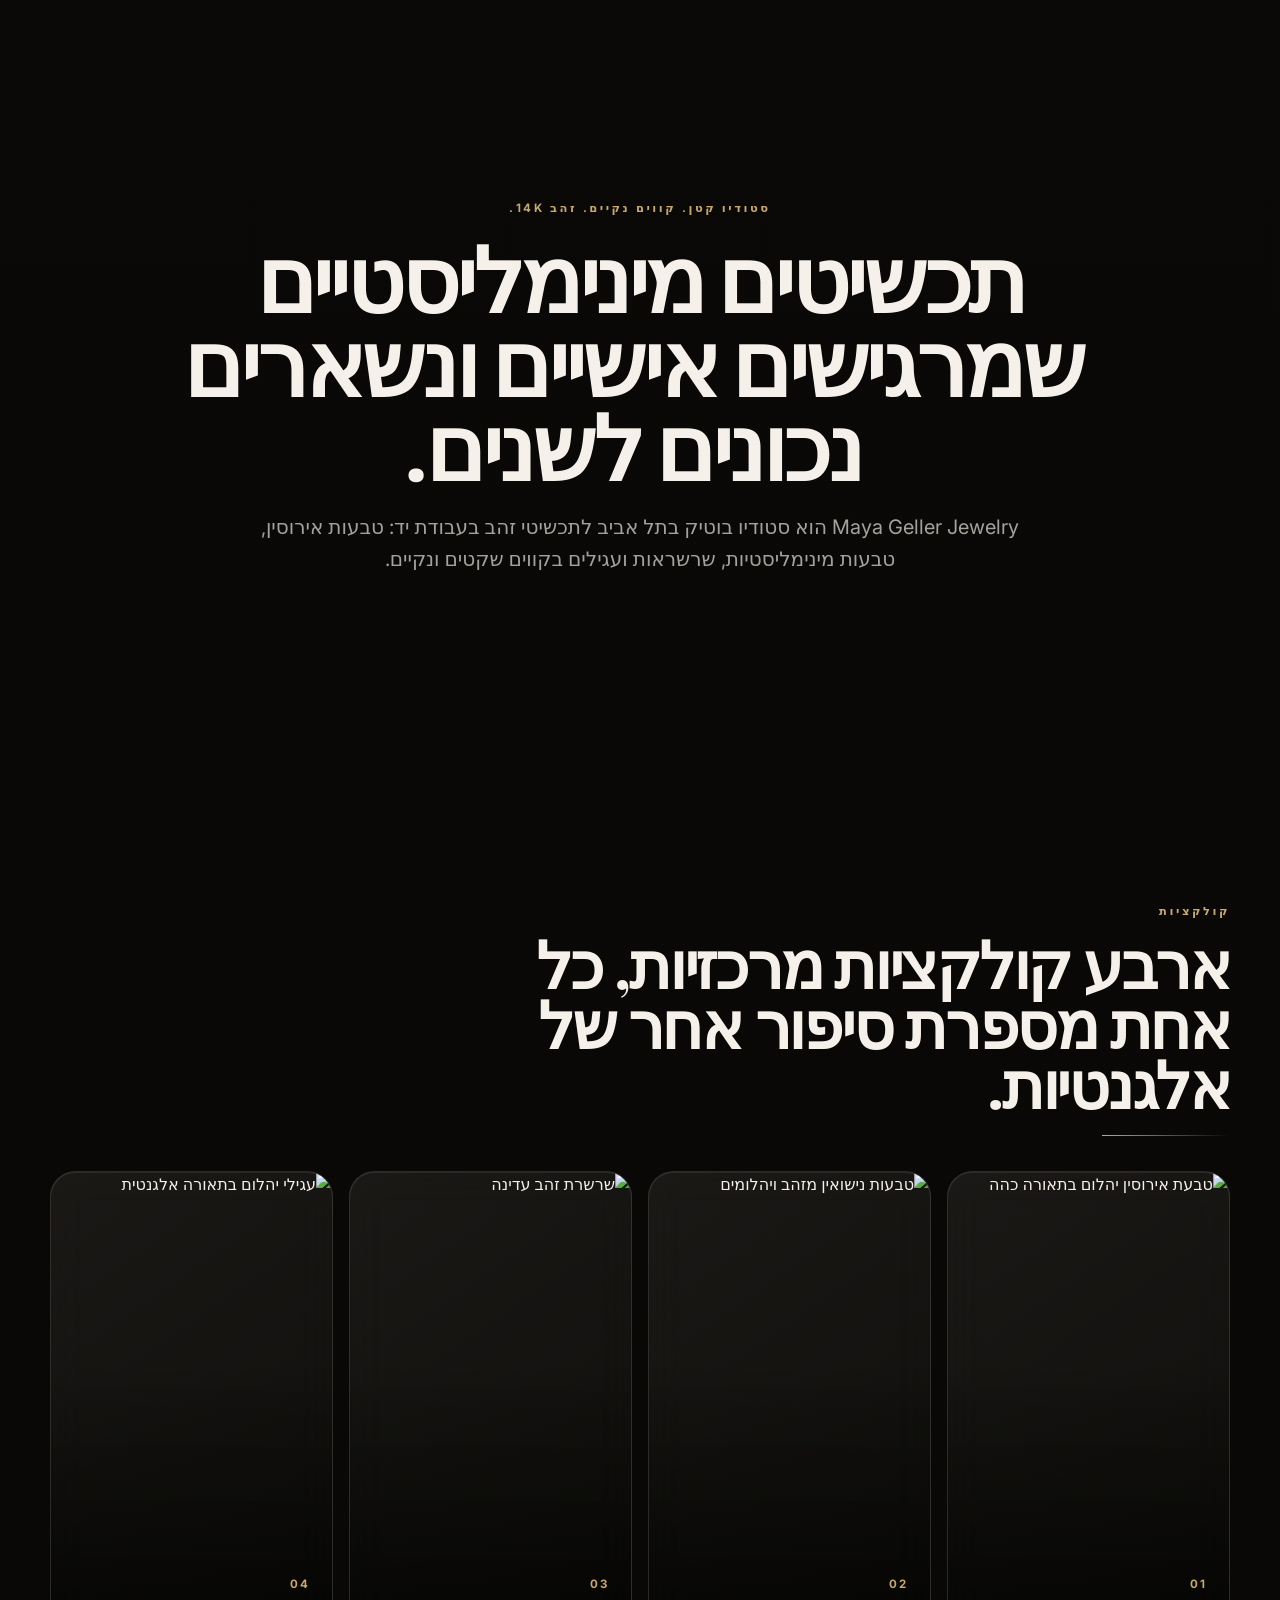
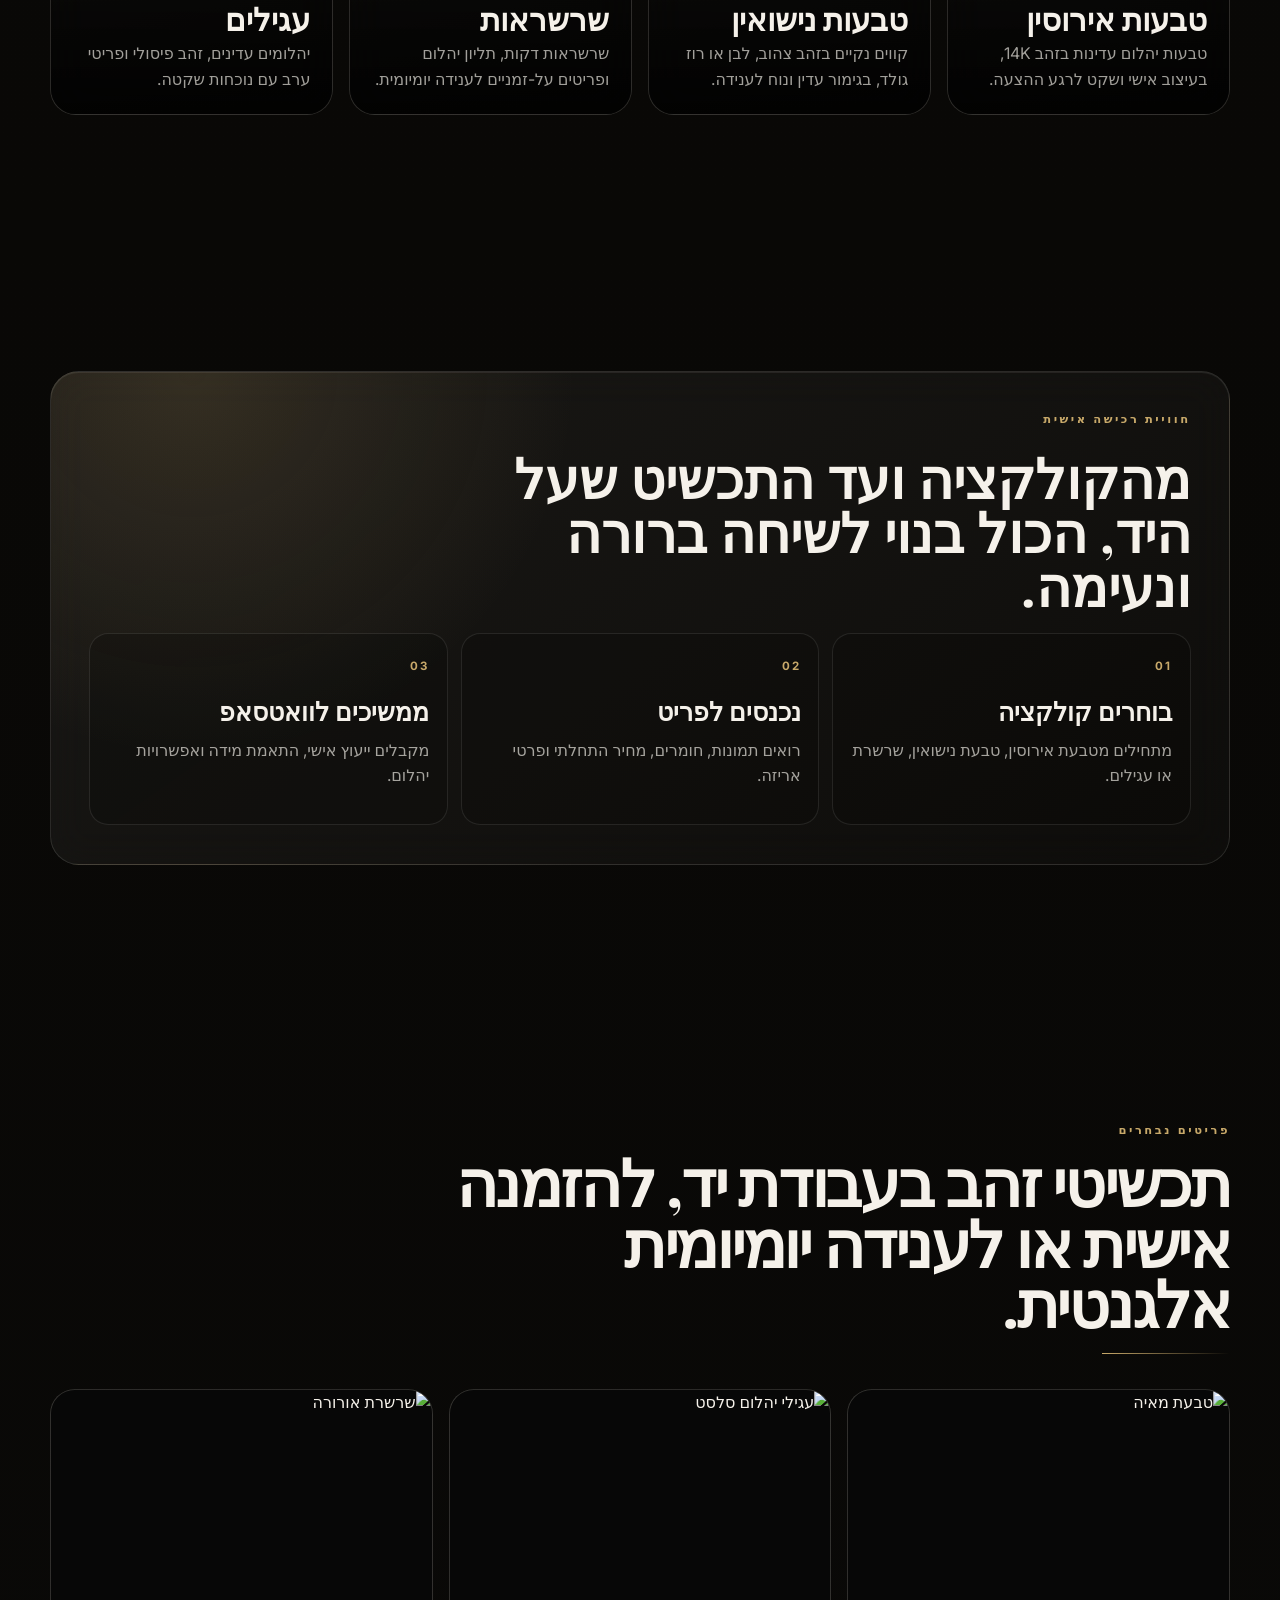
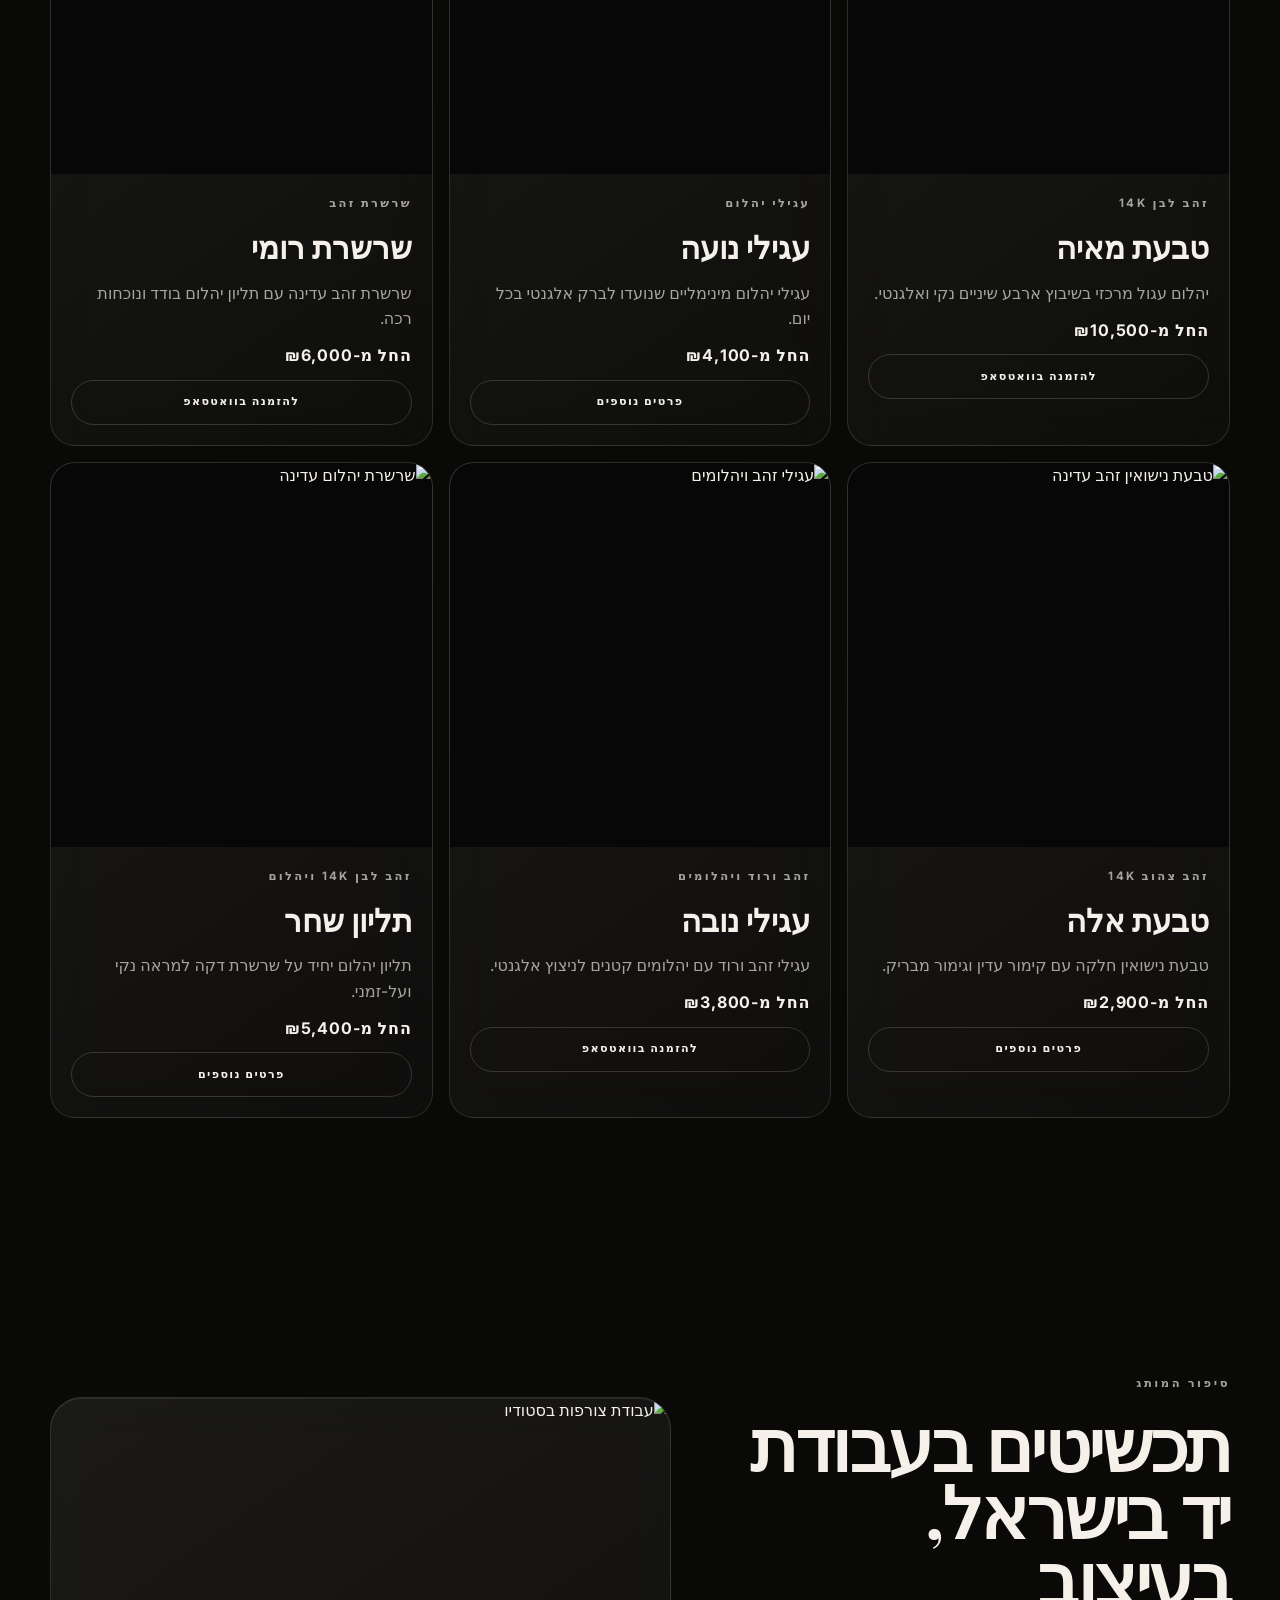
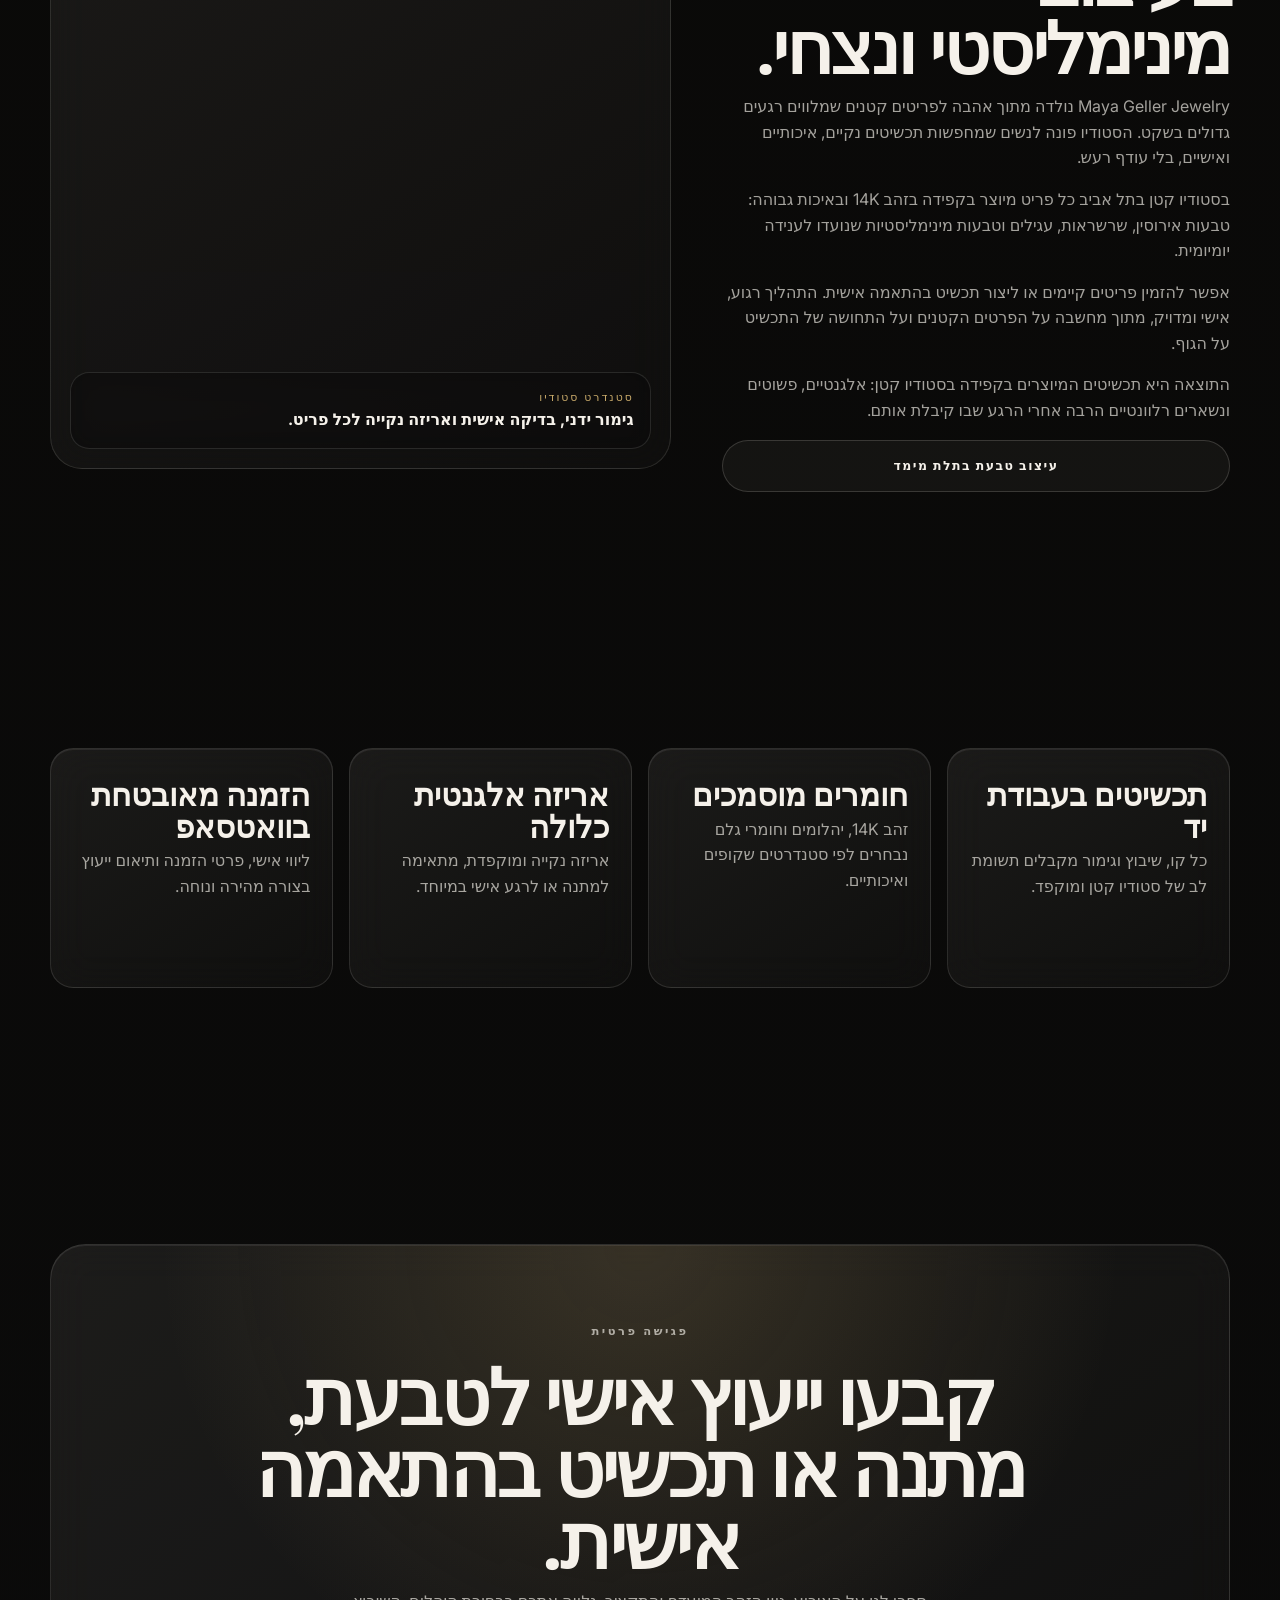
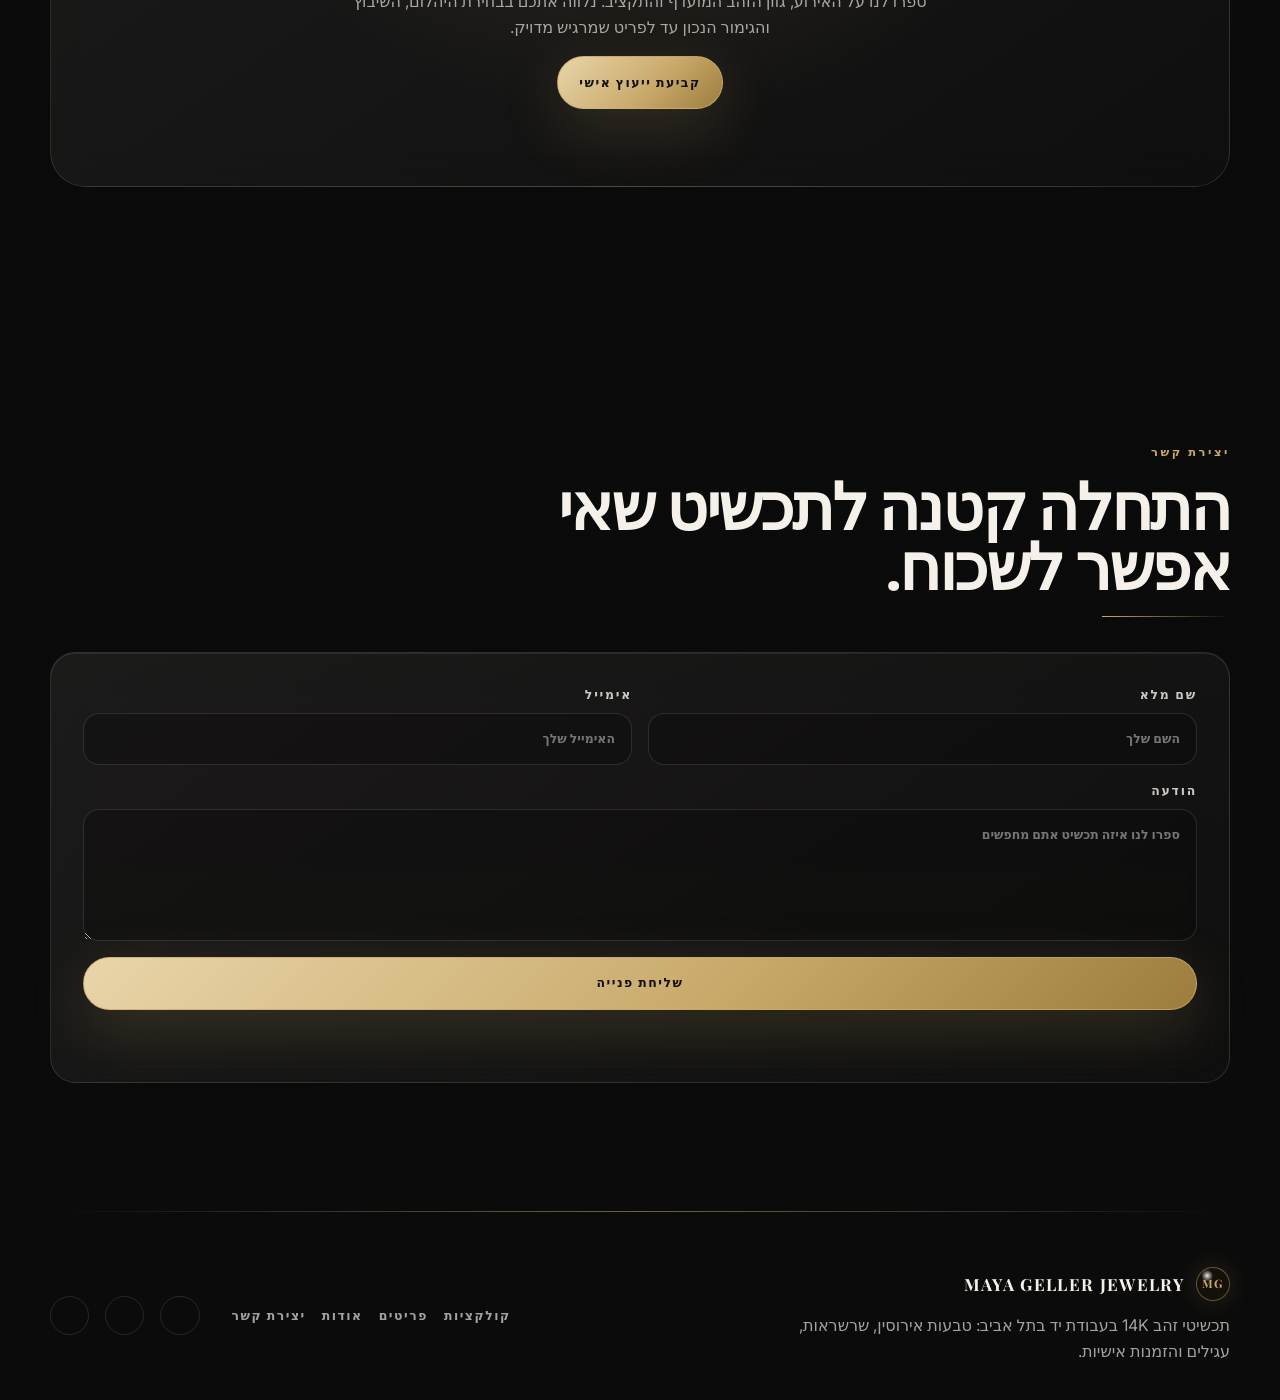
==== commit 8f1db6ae: "Rebrand site for Maya Geller Jewelry." ====
--- a/index.html
+++ b/index.html
@@ -1,13 +1,13 @@
-<!DOCTYPE html>
+﻿<!DOCTYPE html>
 <html lang="he" dir="rtl">
   <head>
     <meta charset="UTF-8" />
     <meta name="viewport" content="width=device-width, initial-scale=1.0" />
     <meta
       name="description"
-      content="Maison Liora - בית תכשיטי יוקרה ישראלי לטבעות אירוסין, טבעות נישואין, שרשראות ועגילים בעבודת יד."
+      content="Maya Geller Jewelry - סטודיו בוטיק לתכשיטי זהב 14K, טבעות אירוסין, שרשראות ועגילים בעבודת יד בתל אביב."
     />
-    <title>Maison Liora | תכשיטי יוקרה על-זמניים</title>
+    <title>Maya Geller Jewelry | סטודיו תכשיטי זהב בתל אביב</title>
     <link rel="preconnect" href="https://fonts.googleapis.com" />
     <link rel="preconnect" href="https://fonts.gstatic.com" crossorigin />
     <link rel="preload" as="image" href="frames/frame_0001.jpg" fetchpriority="high" />
@@ -21,6 +21,8 @@
     <link rel="stylesheet" href="styles.css" />
     <script src="https://unpkg.com/lucide@latest/dist/umd/lucide.min.js" defer></script>
     <script src="https://unpkg.com/@studio-freight/lenis@1.0.42/dist/lenis.min.js" defer></script>
+    <script src="shop-data.js" defer></script>
+    <script src="shop.js" defer></script>
     <script src="script.js" defer></script>
   </head>
   <body>
@@ -31,9 +33,9 @@
     <div class="scroll-progress" aria-hidden="true"><span></span></div>
 
     <nav class="navbar" aria-label="ניווט ראשי">
-      <a class="brand magnetic" href="#top" aria-label="Maison Liora - חזרה לראש העמוד">
-        <span class="brand__mark">ML</span>
-        <span>Maison Liora</span>
+      <a class="brand magnetic" href="#top" aria-label="Maya Geller Jewelry - חזרה לראש העמוד">
+        <span class="brand__mark">MG</span>
+        <span>Maya Geller Jewelry</span>
       </a>
       <div class="nav-links">
         <a href="#top">בית</a>
@@ -46,16 +48,16 @@
     </nav>
 
     <main id="top">
-      <section class="frame-section hero-section" id="frameSection" aria-label="פתיח קולנועי של Maison Liora">
+      <section class="frame-section hero-section" id="frameSection" aria-label="פתיח קולנועי של Maya Geller Jewelry">
         <div class="canvas-stage">
-          <canvas id="heroCanvas" aria-label="אנימציית תכשיט יוקרתית בגלילה"></canvas>
+          <canvas id="heroCanvas" aria-label="אנימציית תכשיט בגלילה"></canvas>
           <div class="frame-vignette" aria-hidden="true"></div>
           <div class="hero-orb hero-orb--one" aria-hidden="true"></div>
           <div class="hero-orb hero-orb--two" aria-hidden="true"></div>
           <div class="frame-copy hero-content" id="frameCopy">
-            <p class="section-kicker reveal-text" id="frameKicker">בית תכשיטי יוקרה</p>
-            <h1 id="frameTitle">Maison Liora</h1>
-            <p id="frameLead">תכשיטים על-זמניים שנוצרים באלגנטיות</p>
+            <p class="section-kicker reveal-text" id="frameKicker">סטודיו תכשיטים בתל אביב</p>
+            <h1 id="frameTitle">Maya Geller Jewelry</h1>
+            <p id="frameLead">תכשיטי זהב בעבודת יד בתל אביב</p>
             <div class="hero-actions">
               <a href="#collections" class="button button--primary magnetic">לצפייה בקולקציות</a>
               <a href="#consultation" class="button button--ghost magnetic">קביעת ייעוץ פרטי</a>
@@ -69,13 +71,13 @@
       </section>
 
       <section class="intro-section section-shell" id="experience">
-        <p class="section-kicker reveal">אלגנטיות פריזאית. עבודת יד תל אביבית.</p>
+        <p class="section-kicker reveal">סטודיו קטן. קווים נקיים. זהב 14K.</p>
         <h2 class="mega-title split-title">
-          תכשיטים שמרגישים אישיים, יוקרתיים ונכונים לשנים קדימה.
+          תכשיטים מינימליסטיים שמרגישים אישיים ונשארים נכונים לשנים.
         </h2>
         <p class="hero-lead reveal">
-          Maison Liora יוצרת תכשיטי יוקרה לרגעים שאי אפשר לשכוח: יהלומים שנבחרים ביד,
-          זהב חם ונקי, ועבודת אטלייה אישית שמרגישה כמו חוויה פרטית.
+          Maya Geller Jewelry הוא סטודיו בוטיק בתל אביב לתכשיטי זהב בעבודת יד:
+          טבעות אירוסין, טבעות מינימליסטיות, שרשראות ועגילים בקווים שקטים ונקיים.
         </p>
       </section>
 
@@ -85,19 +87,19 @@
           <h2>ארבע קולקציות מרכזיות, כל אחת מספרת סיפור אחר של אלגנטיות.</h2>
         </div>
         <div class="collection-grid">
-          <a class="collection-card reveal" href="product.html" aria-label="קולקציית טבעות אירוסין">
+          <a class="collection-card reveal" href="collection.html?collection=engagement" aria-label="קולקציית טבעות אירוסין">
             <img
               src="https://images.unsplash.com/photo-1605100804763-247f67b3557e?auto=format&fit=crop&w=1200&q=90"
-              alt="טבעת אירוסין יהלום בתאורת יוקרה כהה"
+              alt="טבעת אירוסין יהלום בתאורה כהה"
               loading="lazy"
             />
             <div>
               <span>01</span>
               <h3>טבעות אירוסין</h3>
-              <p>טבעות מרכזיות, הילות יהלומים ושיבוצי צד בעיצוב שנועד לרגע ההצעה.</p>
+              <p>טבעות יהלום עדינות בזהב 14K, בעיצוב אישי ושקט לרגע ההצעה.</p>
             </div>
           </a>
-          <a class="collection-card reveal" href="product.html" aria-label="קולקציית טבעות נישואין">
+          <a class="collection-card reveal" href="collection.html?collection=wedding" aria-label="קולקציית טבעות נישואין">
             <img
               src="https://images.unsplash.com/photo-1515562141207-7a88fb7ce338?auto=format&fit=crop&w=1200&q=90"
               alt="טבעות נישואין מזהב ויהלומים"
@@ -106,13 +108,13 @@
             <div>
               <span>02</span>
               <h3>טבעות נישואין</h3>
-              <p>קווים נקיים בזהב צהוב, לבן או רוז גולד, בגימור עשיר ועדין.</p>
+              <p>קווים נקיים בזהב צהוב, לבן או רוז גולד, בגימור עדין ונוח לענידה.</p>
             </div>
           </a>
-          <a class="collection-card reveal" href="product.html" aria-label="קולקציית שרשראות">
+          <a class="collection-card reveal" href="collection.html?collection=necklaces" aria-label="קולקציית שרשראות">
             <img
               src="https://images.unsplash.com/photo-1599643478518-a784e5dc4c8f?auto=format&fit=crop&w=1200&q=90"
-              alt="שרשרת זהב יוקרתית"
+              alt="שרשרת זהב עדינה"
               loading="lazy"
             />
             <div>
@@ -121,7 +123,7 @@
               <p>שרשראות דקות, תליון יהלום ופריטים על-זמניים לענידה יומיומית.</p>
             </div>
           </a>
-          <a class="collection-card reveal" href="product.html" aria-label="קולקציית עגילים">
+          <a class="collection-card reveal" href="collection.html?collection=earrings" aria-label="קולקציית עגילים">
             <img
               src="https://images.unsplash.com/photo-1535632066927-ab7c9ab60908?auto=format&fit=crop&w=1200&q=90"
               alt="עגילי יהלום בתאורה אלגנטית"
@@ -130,7 +132,7 @@
             <div>
               <span>04</span>
               <h3>עגילים</h3>
-              <p>יהלומים עדינים, זהב פיסולי ופריטי ערב עם נוכחות יוקרתית.</p>
+              <p>יהלומים עדינים, זהב פיסולי ופריטי ערב עם נוכחות שקטה.</p>
             </div>
           </a>
         </div>
@@ -163,47 +165,47 @@
       <section class="products section-shell" id="products">
         <div class="section-heading reveal">
           <p class="section-kicker">פריטים נבחרים</p>
-          <h2>תכשיטים להזמנה אישית, מתנה יוקרתית או פגישה פרטית באטלייה.</h2>
+          <h2>תכשיטי זהב בעבודת יד, להזמנה אישית או לענידה יומיומית אלגנטית.</h2>
         </div>
         <div class="product-grid">
           <article class="product-card reveal">
-            <a href="product.html" class="product-image">
-              <img src="https://images.unsplash.com/photo-1603561591411-07134e71a2a9?auto=format&fit=crop&w=900&q=90" alt="טבעת ליאורה" loading="lazy" />
-            </a>
-            <div class="product-card__body">
-              <p class="product-meta">זהב לבן 18K</p>
-              <h3>טבעת ליאורה</h3>
+            <a href="product.html?product=tabaat-maya" class="product-image" data-product-link="tabaat-maya">
+              <img src="https://images.unsplash.com/photo-1603561591411-07134e71a2a9?auto=format&fit=crop&w=900&q=90" alt="טבעת מאיה" loading="lazy" />
+            </a>
+            <div class="product-card__body">
+              <p class="product-meta">זהב לבן 14K</p>
+              <h3>טבעת מאיה</h3>
               <p>יהלום עגול מרכזי בשיבוץ ארבע שיניים נקי ואלגנטי.</p>
               <strong>החל מ-₪10,500</strong>
-              <a class="button button--small magnetic" href="https://wa.me/972501234567?text=היי,%20אשמח%20לקבל%20פרטים%20על%20טבעת%20ליאורה">להזמנה בוואטסאפ</a>
-            </div>
-          </article>
-          <article class="product-card reveal">
-            <a href="product.html" class="product-image">
+              <a class="button button--small magnetic" href="https://wa.me/972501234567?text=היי,%20אשמח%20לקבל%20פרטים%20על%20טבעת%20מאיה" data-product-whatsapp-link="tabaat-maya">להזמנה בוואטסאפ</a>
+            </div>
+          </article>
+          <article class="product-card reveal">
+            <a href="product.html?product=agilei-celeste" class="product-image" data-product-link="agilei-celeste">
               <img src="https://images.unsplash.com/photo-1611591437281-460bfbe1220a?auto=format&fit=crop&w=900&q=90" alt="עגילי יהלום סלסט" loading="lazy" />
             </a>
             <div class="product-card__body">
               <p class="product-meta">עגילי יהלום</p>
-              <h3>עגילי סלסט</h3>
+              <h3>עגילי נועה</h3>
               <p>עגילי יהלום מינימליים שנועדו לברק אלגנטי בכל יום.</p>
               <strong>החל מ-₪4,100</strong>
-              <a class="button button--small magnetic" href="product.html">פרטים נוספים</a>
-            </div>
-          </article>
-          <article class="product-card reveal">
-            <a href="product.html" class="product-image">
+              <a class="button button--small magnetic" href="product.html?product=agilei-celeste" data-product-link="agilei-celeste">פרטים נוספים</a>
+            </div>
+          </article>
+          <article class="product-card reveal">
+            <a href="product.html?product=shereshet-aurora" class="product-image" data-product-link="shereshet-aurora">
               <img src="https://images.unsplash.com/photo-1506630448388-4e683c67ddb0?auto=format&fit=crop&w=900&q=90" alt="שרשרת אורורה" loading="lazy" />
             </a>
             <div class="product-card__body">
               <p class="product-meta">שרשרת זהב</p>
-              <h3>שרשרת אורורה</h3>
+              <h3>שרשרת רומי</h3>
               <p>שרשרת זהב עדינה עם תליון יהלום בודד ונוכחות רכה.</p>
               <strong>החל מ-₪6,000</strong>
-              <a class="button button--small magnetic" href="https://wa.me/972501234567?text=היי,%20אשמח%20לקבל%20פרטים%20על%20שרשרת%20אורורה">להזמנה בוואטסאפ</a>
-            </div>
-          </article>
-          <article class="product-card reveal">
-            <a href="product.html" class="product-image">
+              <a class="button button--small magnetic" href="https://wa.me/972501234567?text=היי,%20אשמח%20לקבל%20פרטים%20על%20שרשרת%20אורורה" data-product-whatsapp-link="shereshet-aurora">להזמנה בוואטסאפ</a>
+            </div>
+          </article>
+          <article class="product-card reveal">
+            <a href="product.html?product=tabaat-ella" class="product-image" data-product-link="tabaat-ella">
               <img src="https://images.unsplash.com/photo-1601121141461-9d6647bca1ed?auto=format&fit=crop&w=900&q=90" alt="טבעת נישואין זהב עדינה" loading="lazy" />
             </a>
             <div class="product-card__body">
@@ -211,11 +213,11 @@
               <h3>טבעת אלה</h3>
               <p>טבעת נישואין חלקה עם קימור עדין וגימור מבריק.</p>
               <strong>החל מ-₪2,900</strong>
-              <a class="button button--small magnetic" href="product.html">פרטים נוספים</a>
-            </div>
-          </article>
-          <article class="product-card reveal">
-            <a href="product.html" class="product-image">
+              <a class="button button--small magnetic" href="product.html?product=tabaat-ella" data-product-link="tabaat-ella">פרטים נוספים</a>
+            </div>
+          </article>
+          <article class="product-card reveal">
+            <a href="product.html?product=agilei-nova" class="product-image" data-product-link="agilei-nova">
               <img src="https://images.unsplash.com/photo-1598560917505-59a3ad559071?auto=format&fit=crop&w=900&q=90" alt="עגילי זהב ויהלומים" loading="lazy" />
             </a>
             <div class="product-card__body">
@@ -223,19 +225,19 @@
               <h3>עגילי נובה</h3>
               <p>עגילי זהב ורוד עם יהלומים קטנים לניצוץ אלגנטי.</p>
               <strong>החל מ-₪3,800</strong>
-              <a class="button button--small magnetic" href="https://wa.me/972501234567?text=היי,%20אשמח%20לקבל%20פרטים%20על%20עגילי%20נובה">להזמנה בוואטסאפ</a>
-            </div>
-          </article>
-          <article class="product-card reveal">
-            <a href="product.html" class="product-image">
-              <img src="https://images.unsplash.com/photo-1600721391776-b5cd0e0048f9?auto=format&fit=crop&w=900&q=90" alt="שרשרת יהלום יוקרתית" loading="lazy" />
-            </a>
-            <div class="product-card__body">
-              <p class="product-meta">זהב לבן ויהלום</p>
-              <h3>תליון לונה</h3>
+              <a class="button button--small magnetic" href="https://wa.me/972501234567?text=היי,%20אשמח%20לקבל%20פרטים%20על%20עגילי%20נובה" data-product-whatsapp-link="agilei-nova">להזמנה בוואטסאפ</a>
+            </div>
+          </article>
+          <article class="product-card reveal">
+            <a href="product.html?product=talion-luna" class="product-image" data-product-link="talion-luna">
+              <img src="https://images.unsplash.com/photo-1600721391776-b5cd0e0048f9?auto=format&fit=crop&w=900&q=90" alt="שרשרת יהלום עדינה" loading="lazy" />
+            </a>
+            <div class="product-card__body">
+              <p class="product-meta">זהב לבן 14K ויהלום</p>
+              <h3>תליון שחר</h3>
               <p>תליון יהלום יחיד על שרשרת דקה למראה נקי ועל-זמני.</p>
               <strong>החל מ-₪5,400</strong>
-              <a class="button button--small magnetic" href="product.html">פרטים נוספים</a>
+              <a class="button button--small magnetic" href="product.html?product=talion-luna" data-product-link="talion-luna">פרטים נוספים</a>
             </div>
           </article>
         </div>
@@ -244,34 +246,34 @@
       <section class="story section-shell" id="story">
         <div class="story-copy reveal">
           <p class="section-kicker">סיפור המותג</p>
-          <h2>עבודת יד בתל אביב. עיצוב שנשאר אלגנטי תמיד.</h2>
-          <p>
-            Maison Liora נולדה עבור לקוחות שרוצים תכשיט אישי, מדויק ויוקרתי בלי רעש מיותר.
-            כל פריט מתחיל בפרופורציה, איפוק והבנה של האופן שבו אור נע על זהב ויהלום.
-          </p>
-          <p>
-            באטלייה שלנו עובדים עם זהב 14K ו-18K, יהלומים שנבחרים בקפידה ושיבוצים מדויקים
-            שמחזיקים כל אבן באיזון ובניקיון. התוצאה נראית מאופקת מרחוק ומרהיבה מקרוב.
-          </p>
-          <p>
-            מטבעות אירוסין ועד שרשראות שנשארות לדורות, כל תכשיט של Maison Liora נבנה מתוך
-            אומנות, חומרי גלם איכותיים וחוויית לקוח אישית.
-          </p>
-          <p>
-            אלו תכשיטים בעבודת יד בישראל, בעיצוב נצחי ואלגנטי. כל פריט מיוצר בקפידה,
-            נבדק מקרוב ונארז כחלק מטקס קטן של יוקרה.
+          <h2>תכשיטים בעבודת יד בישראל, בעיצוב מינימליסטי ונצחי.</h2>
+          <p>
+            Maya Geller Jewelry נולדה מתוך אהבה לפריטים קטנים שמלווים רגעים גדולים בשקט.
+            הסטודיו פונה לנשים שמחפשות תכשיטים נקיים, איכותיים ואישיים, בלי עודף רעש.
+          </p>
+          <p>
+            בסטודיו קטן בתל אביב כל פריט מיוצר בקפידה בזהב 14K ובאיכות גבוהה:
+            טבעות אירוסין, שרשראות, עגילים וטבעות מינימליסטיות שנועדו לענידה יומיומית.
+          </p>
+          <p>
+            אפשר להזמין פריטים קיימים או ליצור תכשיט בהתאמה אישית. התהליך רגוע, אישי
+            ומדויק, מתוך מחשבה על הפרטים הקטנים ועל התחושה של התכשיט על הגוף.
+          </p>
+          <p>
+            התוצאה היא תכשיטים המיוצרים בקפידה בסטודיו קטן: אלגנטיים, פשוטים ונשארים
+            רלוונטיים הרבה אחרי הרגע שבו קיבלת אותם.
           </p>
           <a class="button button--ghost magnetic" href="customize.html">עיצוב טבעת בתלת מימד</a>
         </div>
         <div class="story-media reveal">
           <img
             src="https://images.unsplash.com/photo-1617038220319-276d3cfab638?auto=format&fit=crop&w=1200&q=90"
-            alt="עבודת צורפות באטלייה"
+            alt="עבודת צורפות בסטודיו"
             loading="lazy"
           />
           <div class="story-note">
-            <span>סטנדרט אטלייה</span>
-            <strong>גימור ידני, בדיקה אישית ואריזת יוקרה לכל פריט.</strong>
+            <span>סטנדרט סטודיו</span>
+            <strong>גימור ידני, בדיקה אישית ואריזה נקייה לכל פריט.</strong>
           </div>
         </div>
       </section>
@@ -281,17 +283,17 @@
           <article class="value-card reveal">
             <i data-lucide="gem" aria-hidden="true"></i>
             <h3>תכשיטים בעבודת יד</h3>
-            <p>כל קו, שיבוץ וגימור מקבלים תשומת לב של אטלייה יוקרתי.</p>
+            <p>כל קו, שיבוץ וגימור מקבלים תשומת לב של סטודיו קטן ומוקפד.</p>
           </article>
           <article class="value-card reveal">
             <i data-lucide="badge-check" aria-hidden="true"></i>
             <h3>חומרים מוסמכים</h3>
-            <p>זהב, יהלומים ואבני חן נבחרים לפי סטנדרטים שקופים ואיכותיים.</p>
+            <p>זהב 14K, יהלומים וחומרי גלם נבחרים לפי סטנדרטים שקופים ואיכותיים.</p>
           </article>
           <article class="value-card reveal">
             <i data-lucide="package-check" aria-hidden="true"></i>
-            <h3>אריזת יוקרה כלולה</h3>
-            <p>קופסת Maison Liora יוקרתית, מתאימה למתנה או לרגע אישי במיוחד.</p>
+            <h3>אריזה אלגנטית כלולה</h3>
+            <p>אריזה נקייה ומוקפדת, מתאימה למתנה או לרגע אישי במיוחד.</p>
           </article>
           <article class="value-card reveal">
             <i data-lucide="message-circle" aria-hidden="true"></i>
@@ -309,7 +311,7 @@
             ספרו לנו על האירוע, גוון הזהב המועדף והתקציב. נלווה אתכם בבחירת היהלום,
             השיבוץ והגימור הנכון עד לפריט שמרגיש מדויק.
           </p>
-          <a class="button button--primary magnetic" href="https://wa.me/972501234567?text=היי,%20אשמח%20לקבוע%20ייעוץ%20פרטי%20ב-Maison%20Liora">קביעת ייעוץ אישי</a>
+          <a class="button button--primary magnetic" href="https://wa.me/972501234567?text=היי,%20אשמח%20לקבוע%20ייעוץ%20אישי%20עם%20Maya%20Geller%20Jewelry">קביעת ייעוץ אישי</a>
         </div>
       </section>
 
@@ -337,7 +339,7 @@
       </section>
     </main>
 
-    <a class="whatsapp-float magnetic" href="https://wa.me/972501234567?text=היי,%20אשמח%20לקבל%20פרטים%20על%20Maison%20Liora" aria-label="הזמנה בוואטסאפ">
+    <a class="whatsapp-float magnetic" href="https://wa.me/972501234567?text=היי,%20אשמח%20לקבל%20פרטים%20על%20Maya%20Geller%20Jewelry" aria-label="הזמנה בוואטסאפ">
       <i data-lucide="message-circle"></i>
     </a>
 
@@ -345,10 +347,10 @@
       <div class="footer__top"></div>
       <div>
         <a class="brand" href="#top">
-          <span class="brand__mark">ML</span>
-          <span>Maison Liora</span>
+          <span class="brand__mark">MG</span>
+          <span>Maya Geller Jewelry</span>
         </a>
-        <p>תכשיטי יוקרה, טבעות אירוסין ופריטים בהתאמה אישית בעבודת יד בתל אביב.</p>
+        <p>תכשיטי זהב 14K בעבודת יד בתל אביב: טבעות אירוסין, שרשראות, עגילים והזמנות אישיות.</p>
       </div>
       <div class="footer__links" aria-label="קישורי פוטר">
         <a href="#collections">קולקציות</a>
--- a/styles.css
+++ b/styles.css
@@ -494,6 +494,7 @@
 .product-card,
 .value-card,
 .flow-panel,
+.collection-hero__image,
 .story-media,
 .consultation-panel,
 .contact-form,
@@ -663,6 +664,63 @@
   color: var(--ink);
   font-size: 1rem;
   letter-spacing: 0.05em;
+}
+
+.collection-hero {
+  display: grid;
+  grid-template-columns: minmax(0, 0.9fr) minmax(0, 1.1fr);
+  gap: clamp(1rem, 4vw, 3.5rem);
+  align-items: center;
+  padding-top: 8.5rem;
+}
+
+.collection-hero__copy {
+  display: grid;
+  gap: 1rem;
+}
+
+.collection-hero h1 {
+  margin: 0;
+  font-family: var(--serif);
+  font-size: clamp(3.2rem, 8vw, 8rem);
+  line-height: 0.92;
+}
+
+.collection-hero p {
+  margin: 0;
+  color: var(--muted);
+  font-size: clamp(1rem, 1.6vw, 1.22rem);
+}
+
+.collection-hero__image {
+  position: relative;
+  min-height: min(68vh, 44rem);
+  overflow: hidden;
+  border-radius: 2rem;
+}
+
+.collection-hero__image::after {
+  position: absolute;
+  inset: 0;
+  background: linear-gradient(180deg, transparent, rgba(0, 0, 0, 0.38));
+  content: "";
+}
+
+.collection-hero__image img {
+  width: 100%;
+  height: 100%;
+  object-fit: cover;
+}
+
+.collection-count {
+  width: fit-content;
+  padding: 0.65rem 0.9rem;
+  border: 1px solid rgba(200, 169, 106, 0.24);
+  border-radius: 999px;
+  background: rgba(200, 169, 106, 0.08);
+  color: var(--gold);
+  font-size: 0.78rem;
+  font-weight: 700;
 }
 
 .story {
@@ -924,6 +982,7 @@
 .product-card,
 .value-card,
 .flow-panel,
+.collection-hero__image,
 .story-media,
 .quote-card,
 .stat {
@@ -937,6 +996,7 @@
 .product-card.is-visible,
 .value-card.is-visible,
 .flow-panel.is-visible,
+.collection-hero__image.is-visible,
 .story-media.is-visible,
 .quote-card.is-visible,
 .stat.is-visible {
@@ -972,6 +1032,22 @@
   width: min(calc(100% - 2rem), var(--max));
   margin: 0 auto;
   padding: 8.5rem 0 2rem;
+}
+
+.breadcrumbs {
+  display: flex;
+  flex-wrap: wrap;
+  gap: 0.55rem;
+  align-items: center;
+  margin-bottom: 1rem;
+  color: var(--muted);
+  font-size: 0.76rem;
+  font-weight: 700;
+  letter-spacing: 0.12em;
+}
+
+.breadcrumbs a {
+  color: var(--gold);
 }
 
 .product-hero h1 {
@@ -1072,6 +1148,30 @@
   font-size: clamp(2.4rem, 4.5vw, 4.8rem);
 }
 
+.variation-panel {
+  display: grid;
+  gap: 0.8rem;
+  padding: 1rem;
+  border: 1px solid rgba(245, 241, 234, 0.1);
+  border-radius: 1.25rem;
+  background: rgba(0, 0, 0, 0.18);
+}
+
+.variation-chips {
+  display: flex;
+  flex-wrap: wrap;
+  gap: 0.55rem;
+}
+
+.variation-chips span {
+  padding: 0.55rem 0.78rem;
+  border: 1px solid rgba(200, 169, 106, 0.24);
+  border-radius: 999px;
+  background: rgba(200, 169, 106, 0.06);
+  color: var(--muted-strong);
+  font-size: 0.78rem;
+}
+
 .material-list,
 .delivery-list {
   display: grid;
@@ -1147,6 +1247,7 @@
   .product-grid,
   .flow-steps,
   .story,
+  .collection-hero,
   .product-layout {
     grid-template-columns: 1fr;
   }
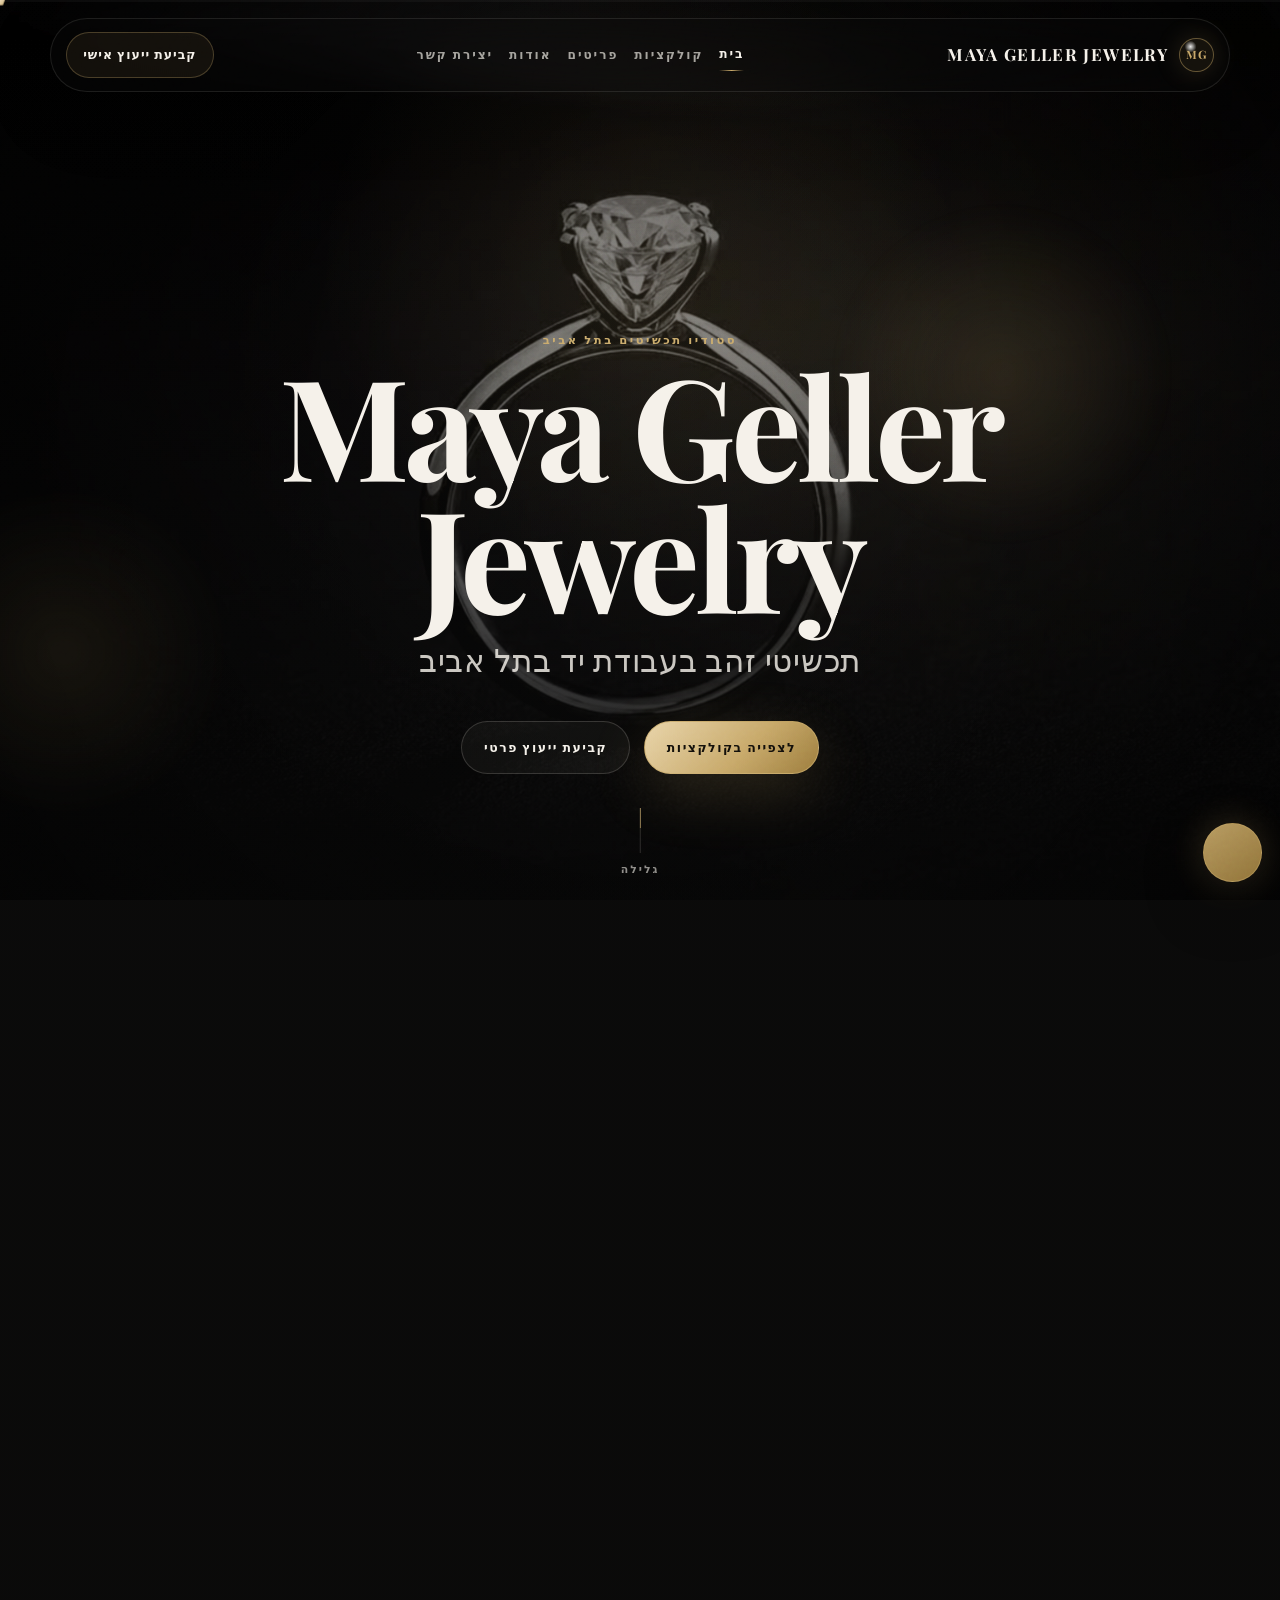
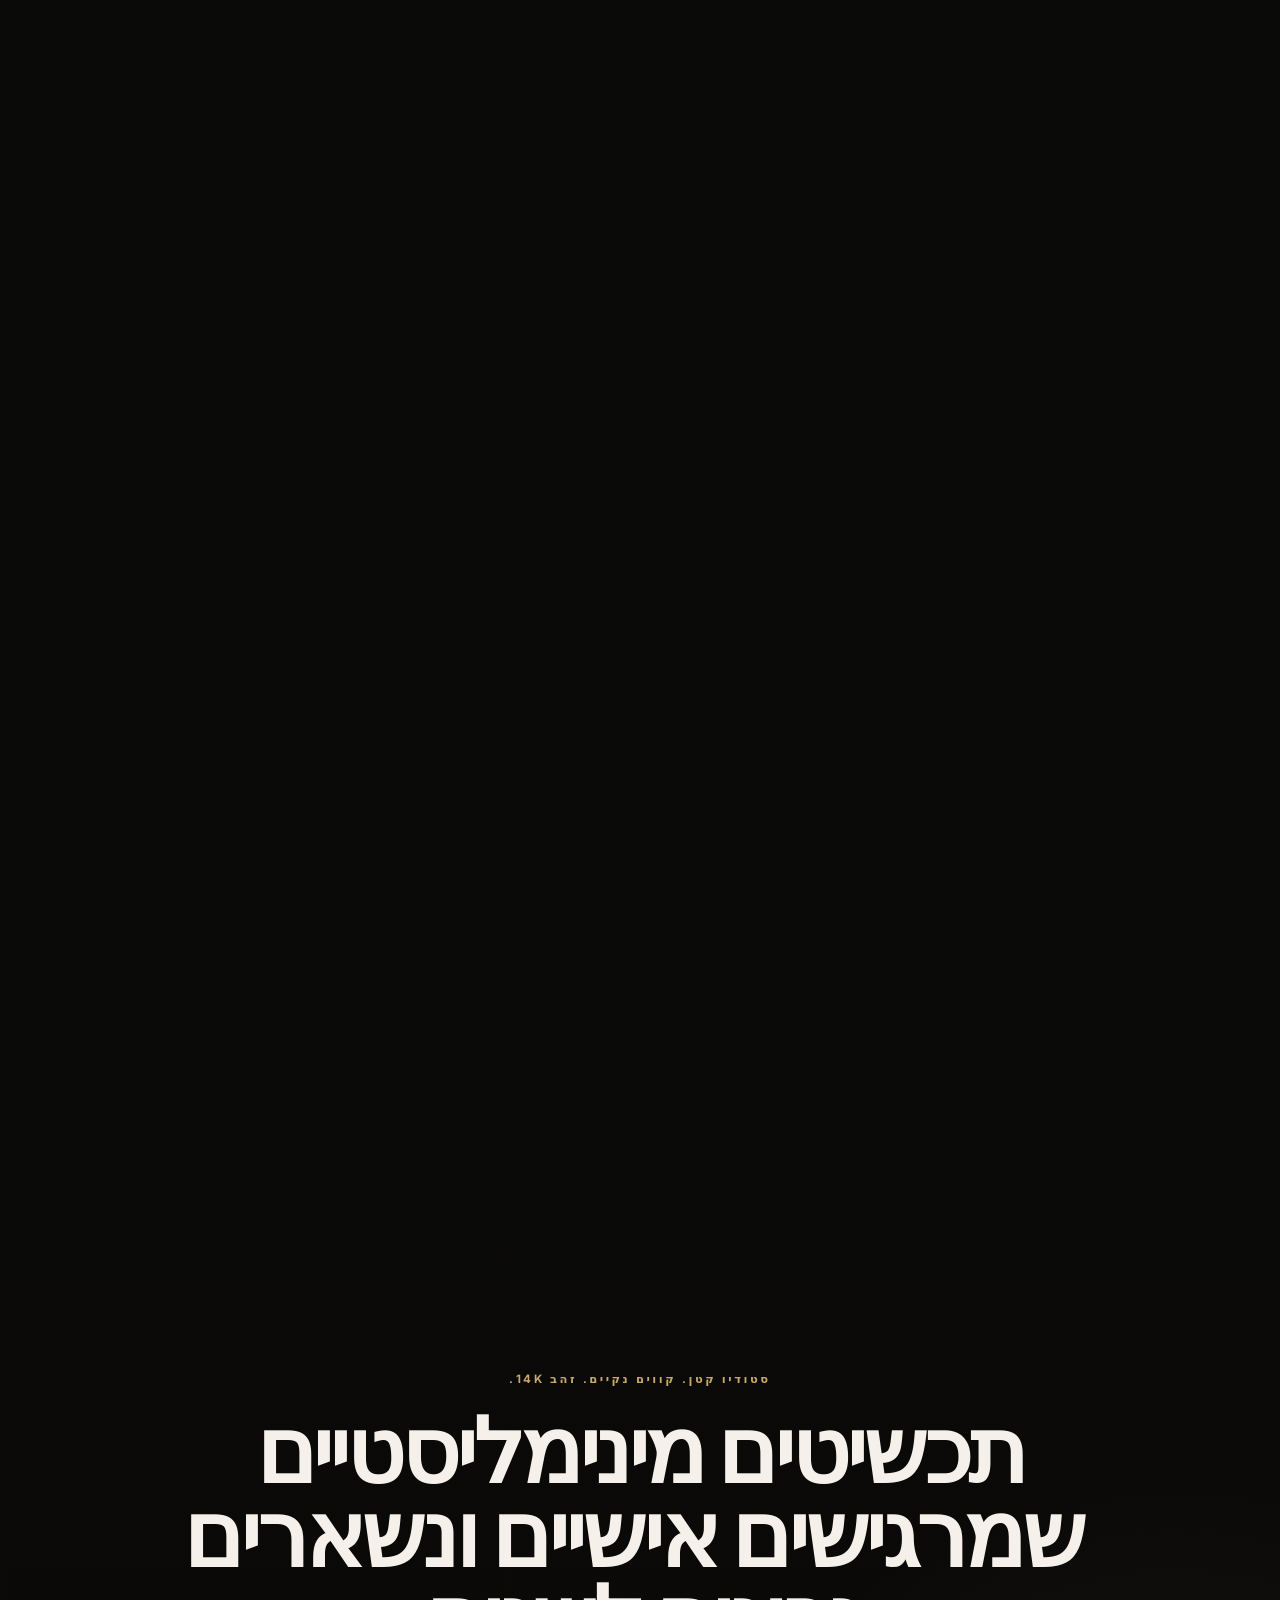
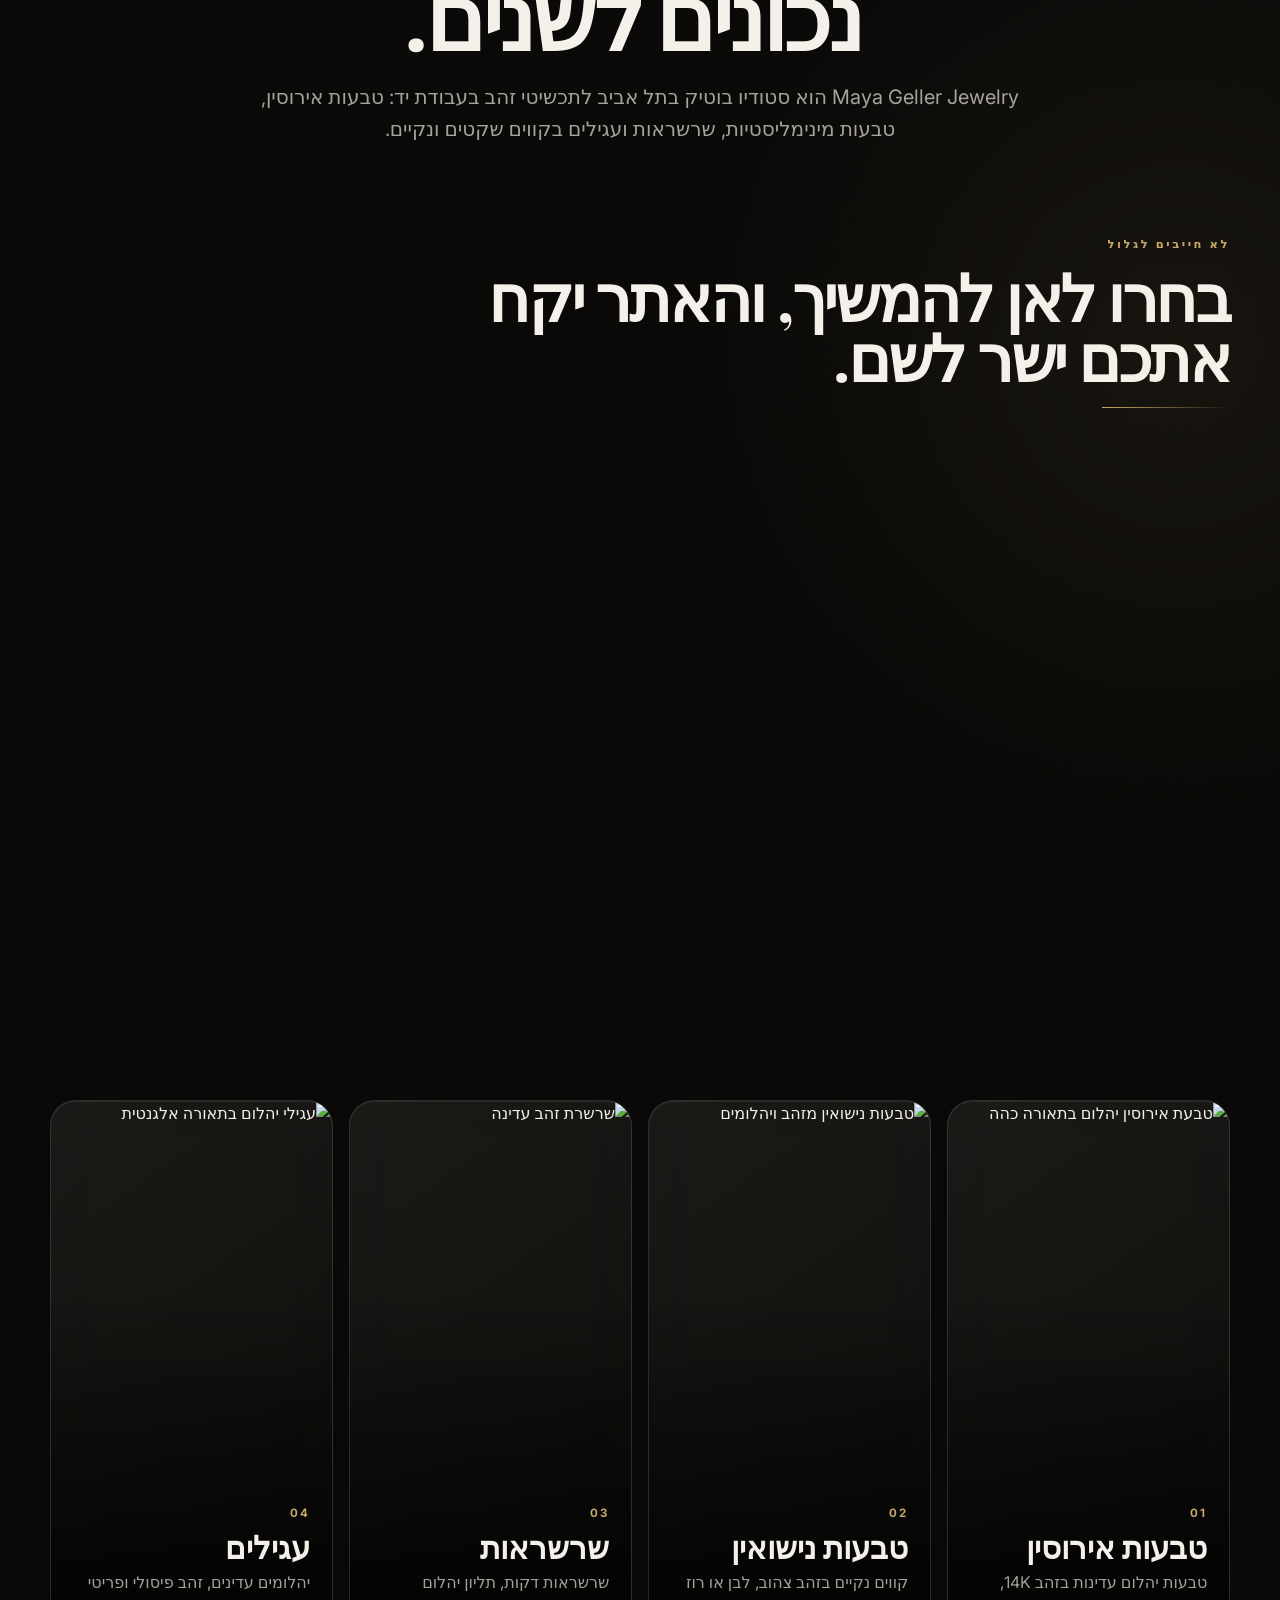
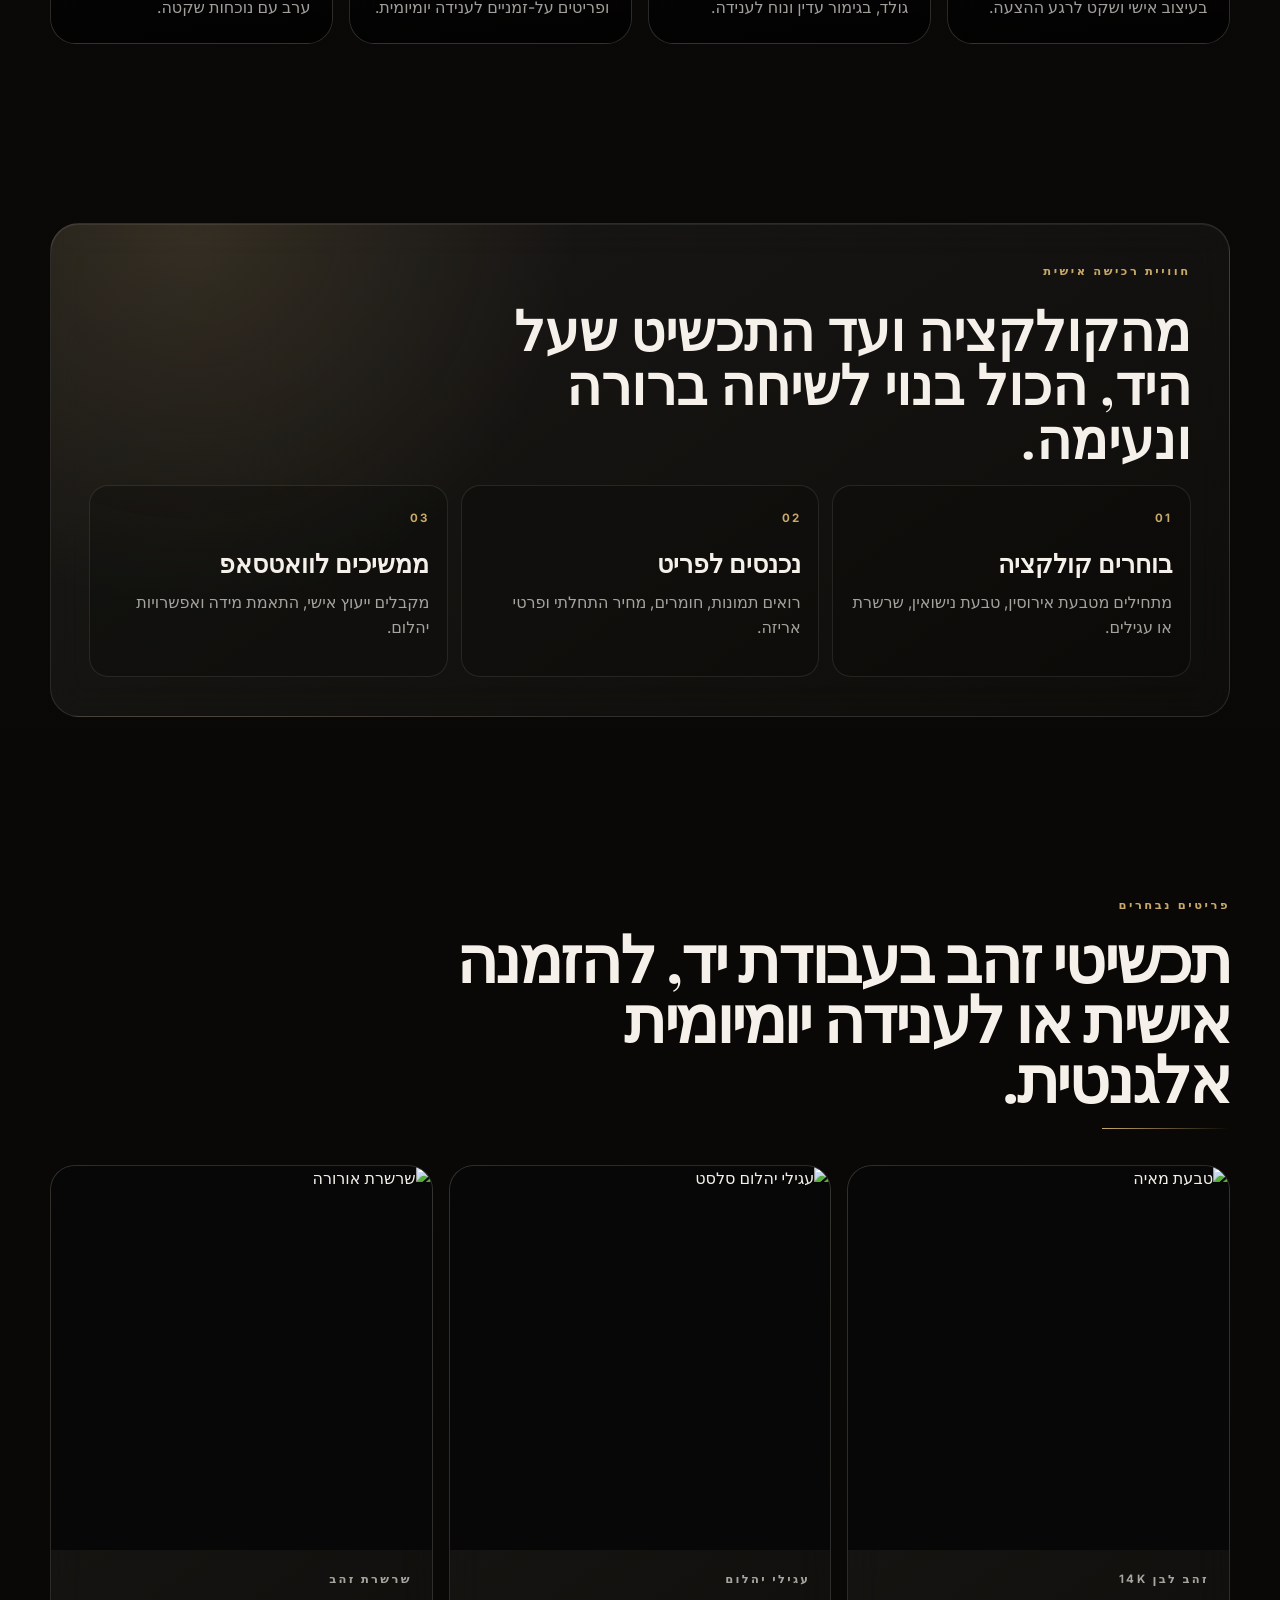
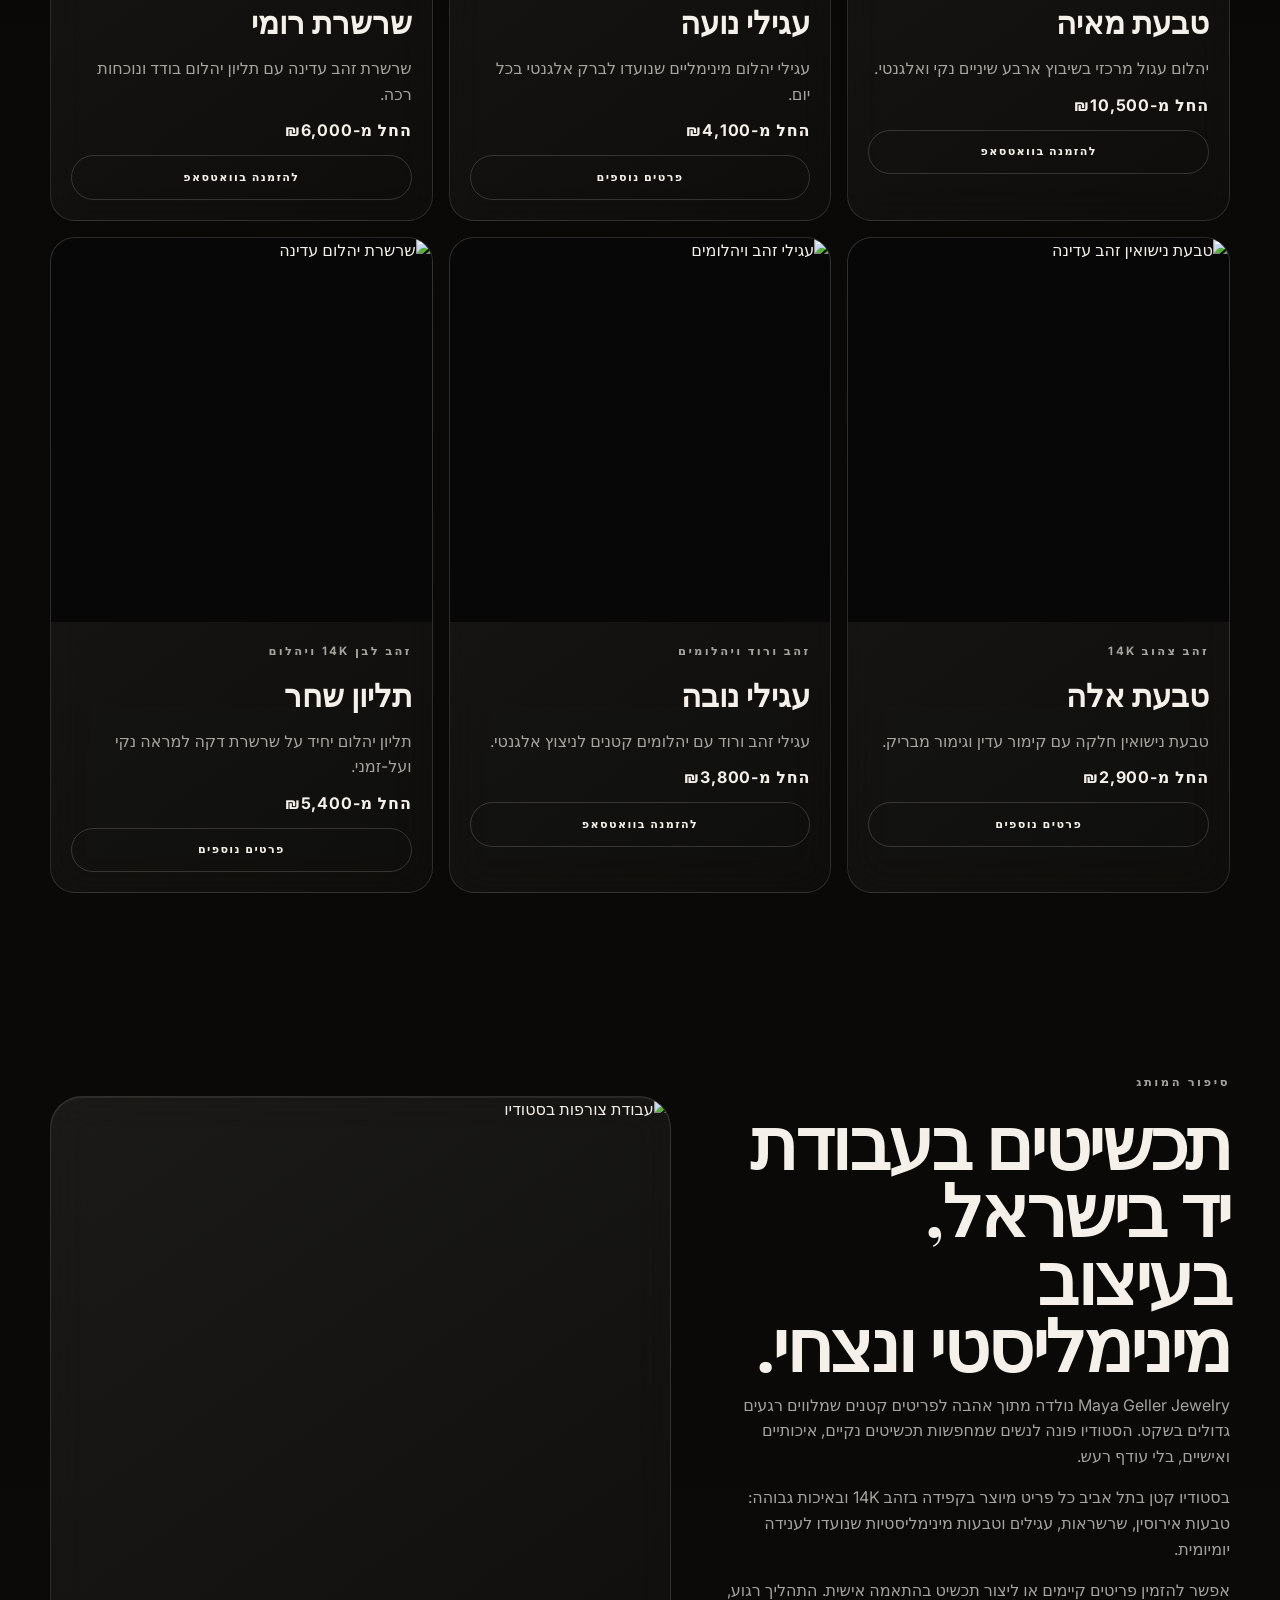
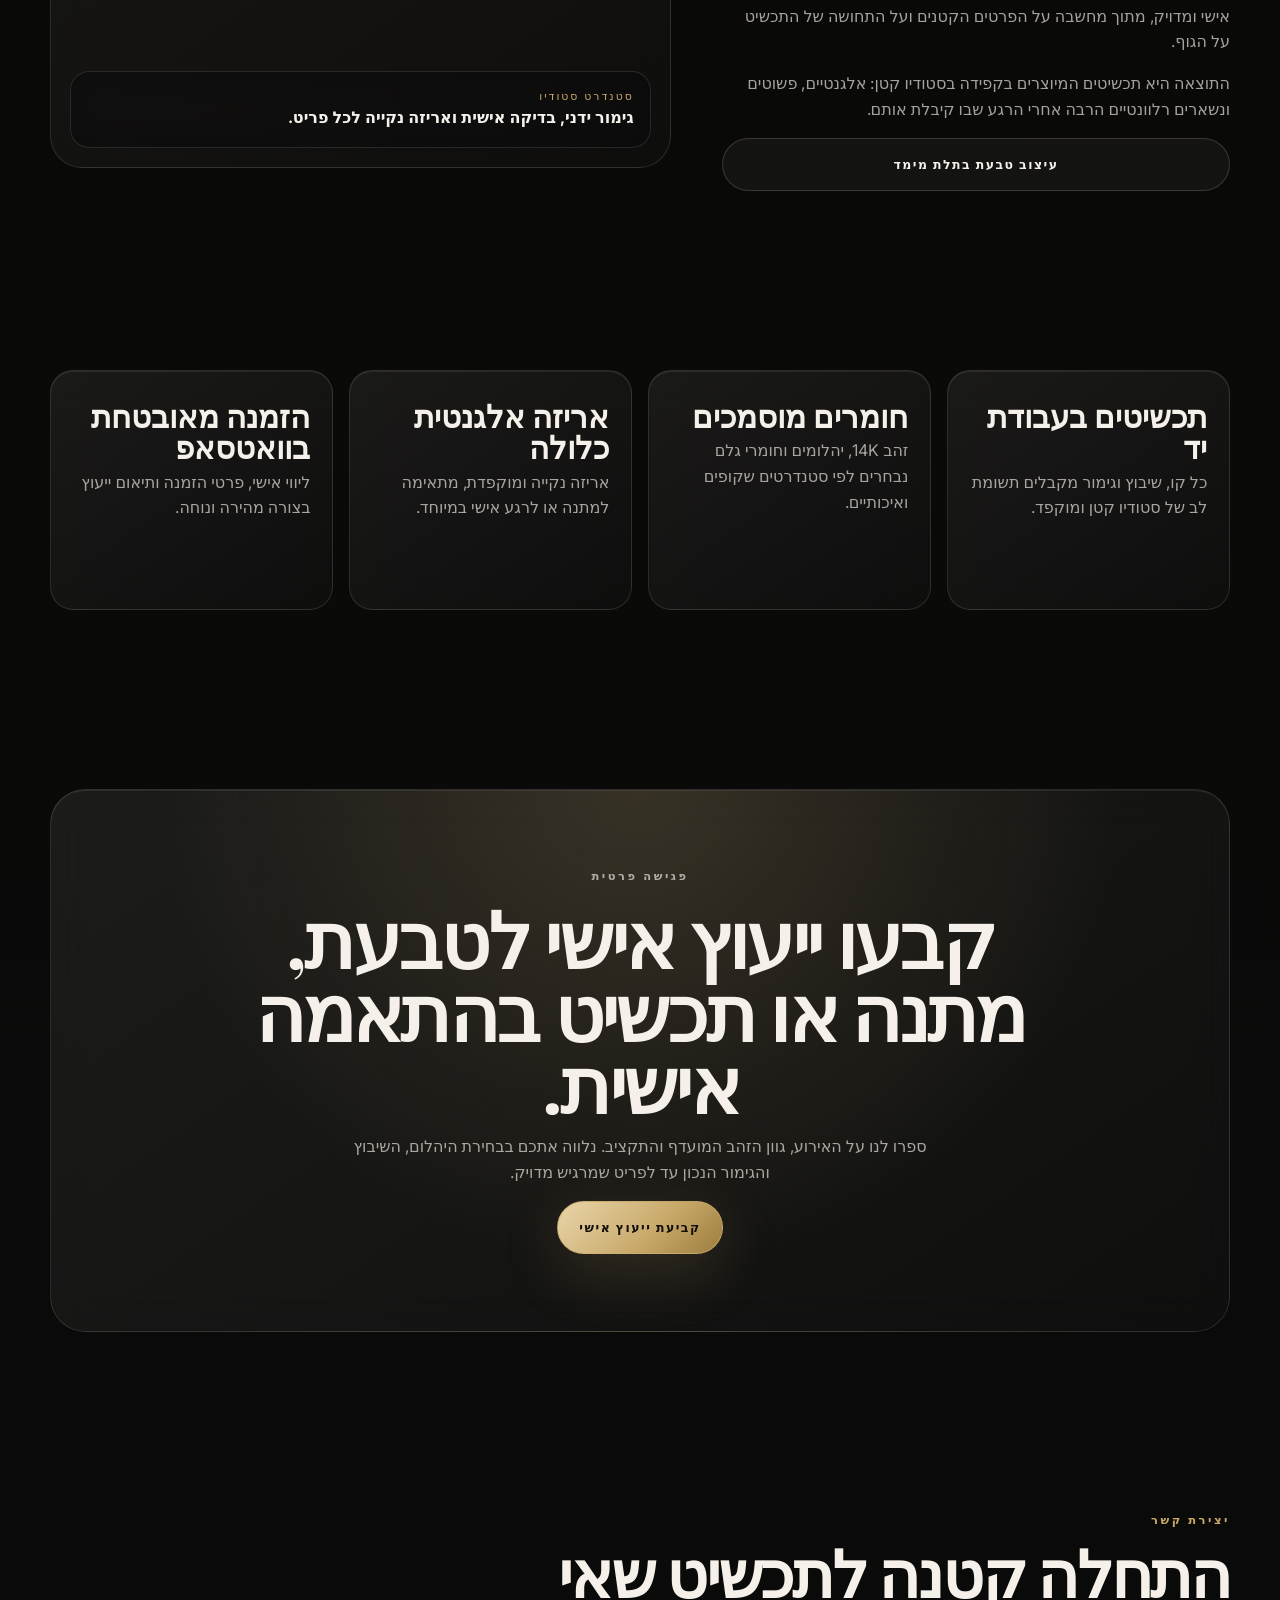
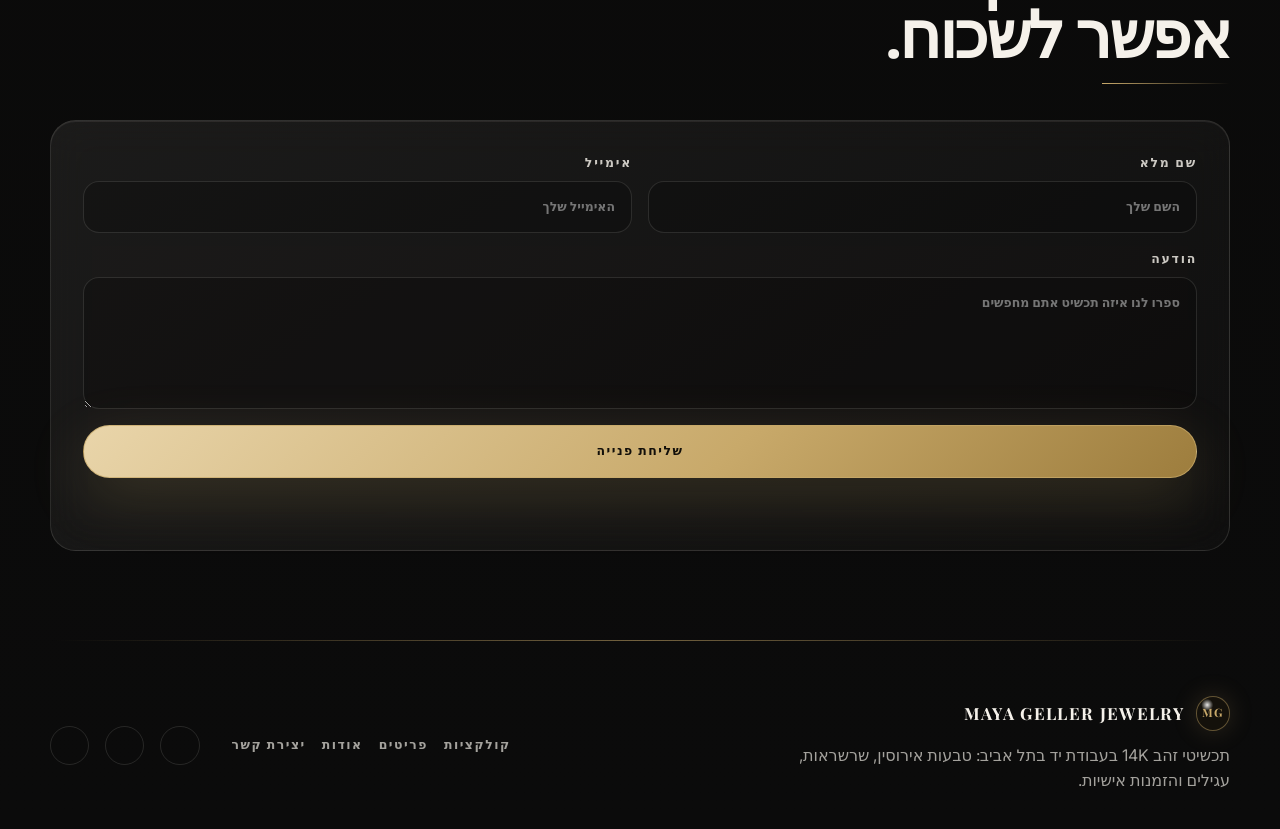
==== commit f1109065: "Add mobile navigation and shorten homepage." ====
--- a/index.html
+++ b/index.html
@@ -44,8 +44,40 @@
         <a href="#story">אודות</a>
         <a href="#contact">יצירת קשר</a>
       </div>
+      <button class="menu-toggle" type="button" aria-label="פתיחת תפריט" aria-controls="mobileMenu" aria-expanded="false">
+        <span></span>
+        <span></span>
+        <span></span>
+      </button>
       <a class="nav-cta magnetic" href="#consultation">קביעת ייעוץ אישי</a>
     </nav>
+
+    <div class="mobile-menu" id="mobileMenu" aria-hidden="true">
+      <button class="mobile-menu__backdrop" type="button" aria-label="סגירת תפריט"></button>
+      <aside class="mobile-menu__panel" aria-label="תפריט מובייל">
+        <div class="mobile-menu__header">
+          <a class="brand" href="index.html">
+            <span class="brand__mark">MG</span>
+            <span>Maya Geller</span>
+          </a>
+          <button class="mobile-menu__close" type="button" aria-label="סגירת תפריט">
+            <i data-lucide="x"></i>
+          </button>
+        </div>
+        <p class="section-kicker">מעבר מהיר</p>
+        <div class="mobile-menu__links">
+          <a href="index.html#top">דף הבית</a>
+          <a href="collection.html?collection=engagement">טבעות אירוסין</a>
+          <a href="collection.html?collection=wedding">טבעות נישואין</a>
+          <a href="collection.html?collection=necklaces">שרשראות</a>
+          <a href="collection.html?collection=earrings">עגילים</a>
+          <a href="index.html#products">פריטים נבחרים</a>
+          <a href="customize.html">עיצוב טבעת בתלת מימד</a>
+          <a href="index.html#consultation">ייעוץ אישי</a>
+          <a href="index.html#contact">יצירת קשר</a>
+        </div>
+      </aside>
+    </div>
 
     <main id="top">
       <section class="frame-section hero-section" id="frameSection" aria-label="פתיח קולנועי של Maya Geller Jewelry">
@@ -79,6 +111,35 @@
           Maya Geller Jewelry הוא סטודיו בוטיק בתל אביב לתכשיטי זהב בעבודת יד:
           טבעות אירוסין, טבעות מינימליסטיות, שרשראות ועגילים בקווים שקטים ונקיים.
         </p>
+      </section>
+
+      <section class="quick-access section-shell" aria-label="מעבר מהיר באתר">
+        <div class="section-heading reveal">
+          <p class="section-kicker">לא חייבים לגלול</p>
+          <h2>בחרו לאן להמשיך, והאתר יקח אתכם ישר לשם.</h2>
+        </div>
+        <div class="quick-access__grid">
+          <a class="quick-card reveal" href="collection.html?collection=engagement">
+            <span>01</span>
+            <h3>טבעות אירוסין</h3>
+            <p>מעבר ישיר לקולקציית טבעות האירוסין.</p>
+          </a>
+          <a class="quick-card reveal" href="collection.html?collection=wedding">
+            <span>02</span>
+            <h3>טבעות נישואין</h3>
+            <p>טבעות זהב נקיות ונוחות לענידה יומיומית.</p>
+          </a>
+          <a class="quick-card reveal" href="collection.html?collection=necklaces">
+            <span>03</span>
+            <h3>שרשראות ועגילים</h3>
+            <p>לפריטים עדינים, מתנות ותכשיטים ליום-יום.</p>
+          </a>
+          <a class="quick-card reveal" href="customize.html">
+            <span>04</span>
+            <h3>עיצוב אישי</h3>
+            <p>עיצוב טבעת בתלת מימד וקביעת ייעוץ.</p>
+          </a>
+        </div>
       </section>
 
       <section class="collections section-shell" id="collections">
--- a/styles.css
+++ b/styles.css
@@ -263,9 +263,143 @@
   text-transform: uppercase;
 }
 
+.menu-toggle {
+  display: none;
+  width: 2.75rem;
+  height: 2.75rem;
+  place-items: center;
+  gap: 0.22rem;
+  border: 1px solid rgba(200, 169, 106, 0.3);
+  border-radius: 50%;
+  background: rgba(245, 241, 234, 0.05);
+  color: var(--ink);
+  cursor: pointer;
+}
+
+.menu-toggle span {
+  display: block;
+  width: 1.1rem;
+  height: 1px;
+  background: currentColor;
+  box-shadow: 0 0 12px rgba(200, 169, 106, 0.55);
+  transition: transform 260ms var(--ease), opacity 260ms var(--ease);
+}
+
+.menu-toggle.is-open span:nth-child(1) {
+  transform: translateY(5px) rotate(45deg);
+}
+
+.menu-toggle.is-open span:nth-child(2) {
+  opacity: 0;
+}
+
+.menu-toggle.is-open span:nth-child(3) {
+  transform: translateY(-5px) rotate(-45deg);
+}
+
+.mobile-menu {
+  position: fixed;
+  inset: 0;
+  z-index: 160;
+  visibility: hidden;
+  pointer-events: none;
+}
+
+.mobile-menu.is-open {
+  visibility: visible;
+  pointer-events: auto;
+}
+
+.mobile-menu__backdrop {
+  position: absolute;
+  inset: 0;
+  border: 0;
+  background: rgba(0, 0, 0, 0.62);
+  opacity: 0;
+  cursor: pointer;
+  transition: opacity 320ms var(--ease);
+}
+
+.mobile-menu.is-open .mobile-menu__backdrop {
+  opacity: 1;
+}
+
+.mobile-menu__panel {
+  position: absolute;
+  top: 0;
+  right: 0;
+  display: grid;
+  align-content: start;
+  gap: 1.2rem;
+  width: min(88vw, 24rem);
+  height: 100%;
+  overflow-y: auto;
+  padding: 1rem;
+  border-left: 1px solid rgba(200, 169, 106, 0.22);
+  background:
+    radial-gradient(circle at 20% 0%, rgba(200, 169, 106, 0.16), transparent 18rem),
+    rgba(11, 11, 11, 0.96);
+  box-shadow: -28px 0 90px rgba(0, 0, 0, 0.42);
+  transform: translateX(100%);
+  transition: transform 380ms var(--ease);
+}
+
+.mobile-menu.is-open .mobile-menu__panel {
+  transform: translateX(0);
+}
+
+.mobile-menu__header {
+  display: flex;
+  align-items: center;
+  justify-content: space-between;
+  gap: 1rem;
+  padding-bottom: 1rem;
+  border-bottom: 1px solid rgba(245, 241, 234, 0.1);
+}
+
+.mobile-menu__close {
+  display: grid;
+  width: 2.6rem;
+  height: 2.6rem;
+  place-items: center;
+  border: 1px solid rgba(245, 241, 234, 0.12);
+  border-radius: 50%;
+  background: rgba(245, 241, 234, 0.05);
+  color: var(--ink);
+  cursor: pointer;
+}
+
+.mobile-menu__links {
+  display: grid;
+  gap: 0.55rem;
+}
+
+.mobile-menu__links a {
+  display: flex;
+  align-items: center;
+  justify-content: space-between;
+  min-height: 3.45rem;
+  padding: 0.9rem 1rem;
+  border: 1px solid rgba(245, 241, 234, 0.1);
+  border-radius: 1rem;
+  background: rgba(245, 241, 234, 0.045);
+  color: var(--ink);
+  font-size: 0.9rem;
+  font-weight: 700;
+}
+
+.mobile-menu__links a::after {
+  color: var(--gold);
+  content: "↗";
+}
+
+body.menu-open {
+  overflow: hidden;
+}
+
 .frame-section {
   position: relative;
-  min-height: max(680vh, 6400px);
+  min-height: max(320vh, 2800px);
 }
 
 .canvas-stage {
@@ -436,12 +570,12 @@
   z-index: 5;
   width: min(calc(100% - 2rem), var(--max));
   margin: 0 auto;
-  padding: clamp(5.5rem, 10vw, 9.5rem) 0;
+  padding: clamp(3.2rem, 7vw, 6.4rem) 0;
 }
 
 .intro-section {
   display: grid;
-  min-height: 86vh;
+  min-height: 54vh;
   place-items: center;
   align-content: center;
   text-align: center;
@@ -477,6 +611,56 @@
 .section-heading h2 {
   max-width: 780px;
   font-size: clamp(2.2rem, 5vw, 5.1rem);
+}
+
+.quick-access {
+  padding-top: 0;
+}
+
+.quick-access__grid {
+  display: grid;
+  grid-template-columns: repeat(4, minmax(0, 1fr));
+  gap: 1rem;
+}
+
+.quick-card {
+  display: grid;
+  min-height: 13rem;
+  align-content: end;
+  gap: 0.55rem;
+  padding: 1.2rem;
+  border: 1px solid var(--line);
+  border-radius: 1.45rem;
+  background:
+    radial-gradient(circle at 22% 0%, rgba(200, 169, 106, 0.13), transparent 14rem),
+    linear-gradient(145deg, rgba(245, 241, 234, 0.07), rgba(245, 241, 234, 0.025));
+  box-shadow: inset 0 1px 0 rgba(245, 241, 234, 0.08);
+  transition: transform 450ms var(--ease), border-color 450ms var(--ease), box-shadow 450ms var(--ease);
+}
+
+.quick-card:hover {
+  border-color: rgba(200, 169, 106, 0.42);
+  box-shadow: var(--shadow-gold);
+  transform: translateY(-6px);
+}
+
+.quick-card span {
+  color: var(--gold);
+  font-size: 0.72rem;
+  font-weight: 700;
+  letter-spacing: 0.18em;
+}
+
+.quick-card h3 {
+  margin: 0;
+  font-family: var(--serif);
+  font-size: clamp(1.45rem, 2.2vw, 2.1rem);
+  line-height: 1;
+}
+
+.quick-card p {
+  margin: 0;
+  color: var(--muted);
 }
 
 .collection-grid,
@@ -1240,7 +1424,8 @@
 
 @media (max-width: 1040px) {
   .collection-grid,
-  .value-grid {
+  .value-grid,
+  .quick-access__grid {
     grid-template-columns: repeat(2, minmax(0, 1fr));
   }
 
@@ -1266,7 +1451,7 @@
 
   .navbar {
     top: 0.7rem;
-    align-items: flex-start;
+    align-items: center;
     border-radius: 1.35rem;
   }
 
@@ -1274,13 +1459,27 @@
     display: none;
   }
 
+  .menu-toggle {
+    display: grid;
+  }
+
   .nav-cta {
+    display: none;
     padding: 0.68rem 0.8rem;
     font-size: 0.66rem;
   }
 
   .frame-section {
-    min-height: max(600vh, 5200px);
+    min-height: max(260vh, 2200px);
+  }
+
+  .section-shell {
+    padding: 3.2rem 0;
+  }
+
+  .intro-section {
+    min-height: auto;
+    padding-top: 4.5rem;
   }
 
   .frame-copy {
@@ -1301,20 +1500,21 @@
   .collection-grid,
   .product-grid,
   .value-grid,
+  .quick-access__grid,
   .footer {
     grid-template-columns: 1fr;
   }
 
   .collection-card {
-    min-height: 28rem;
+    min-height: 22rem;
   }
 
   .product-image {
-    height: 21rem;
+    height: 17rem;
   }
 
   .story-media {
-    min-height: 30rem;
+    min-height: 22rem;
   }
 
   .contact-form label,
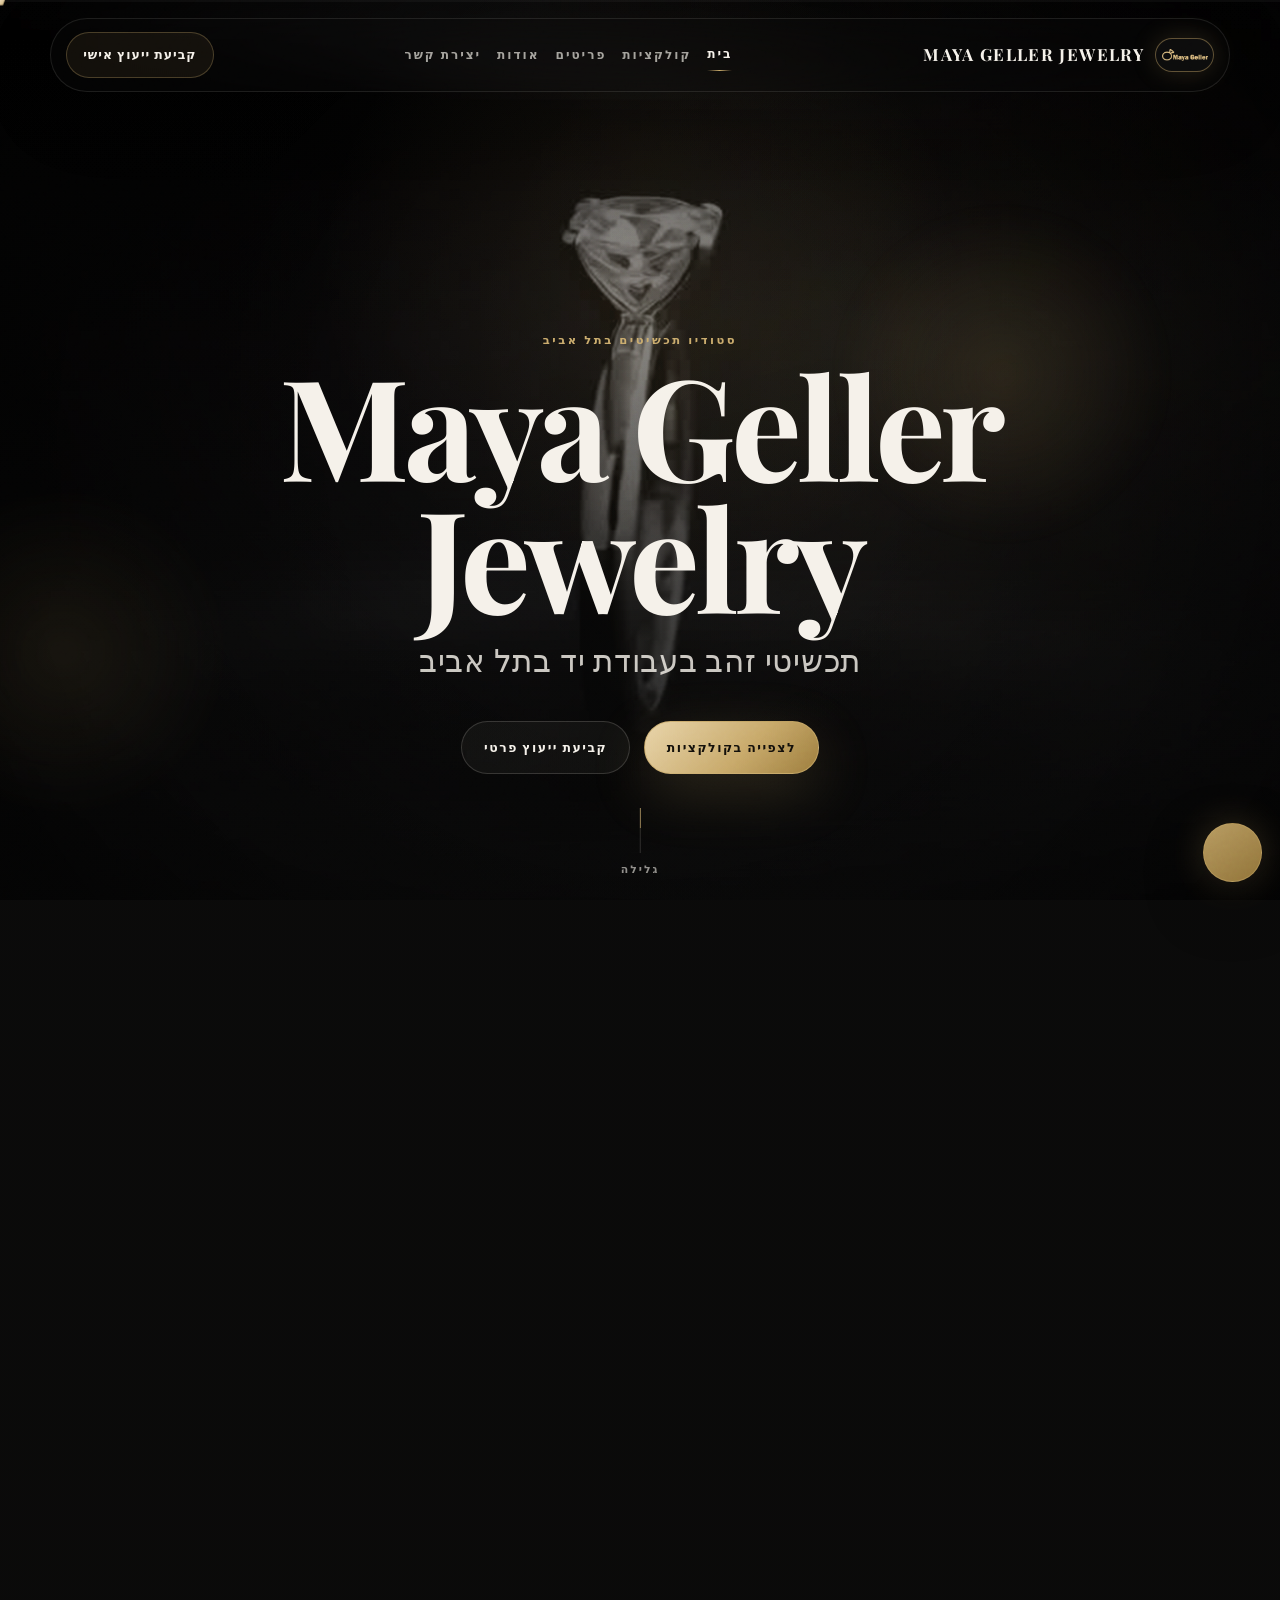
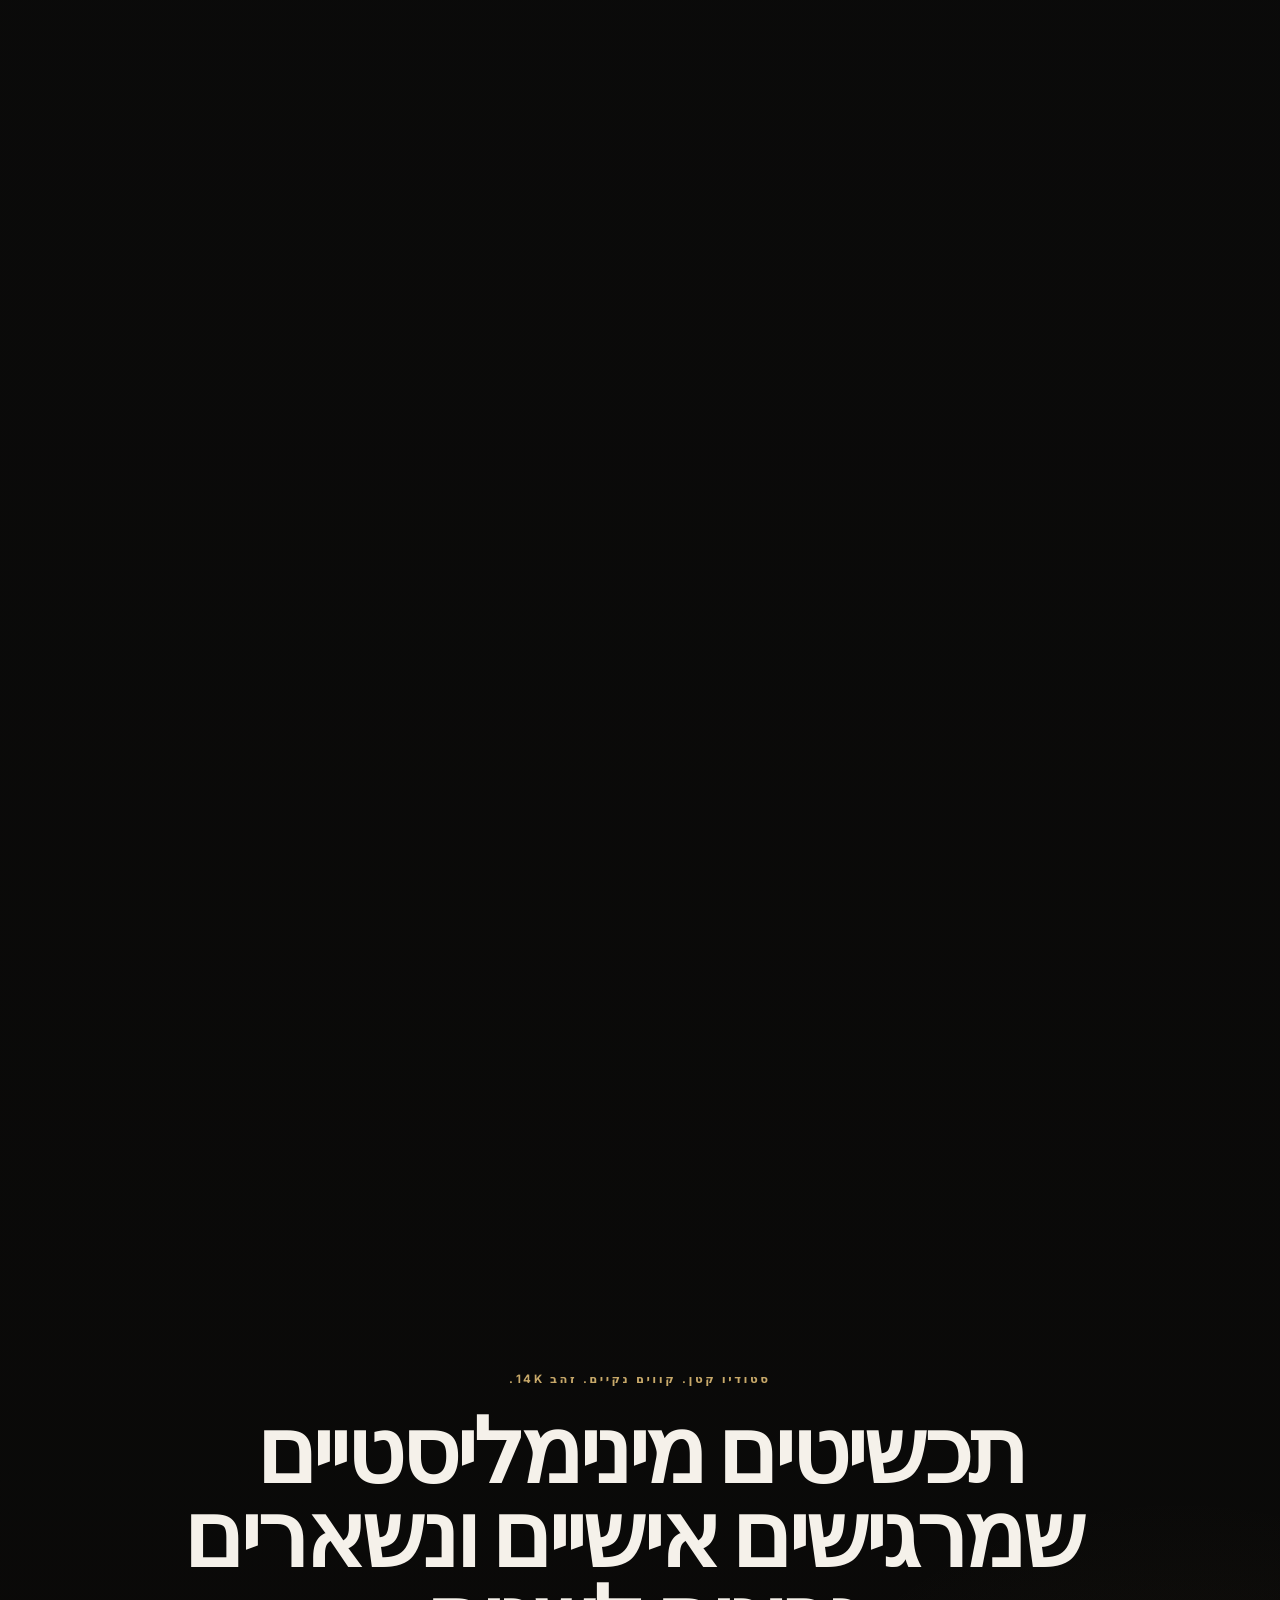
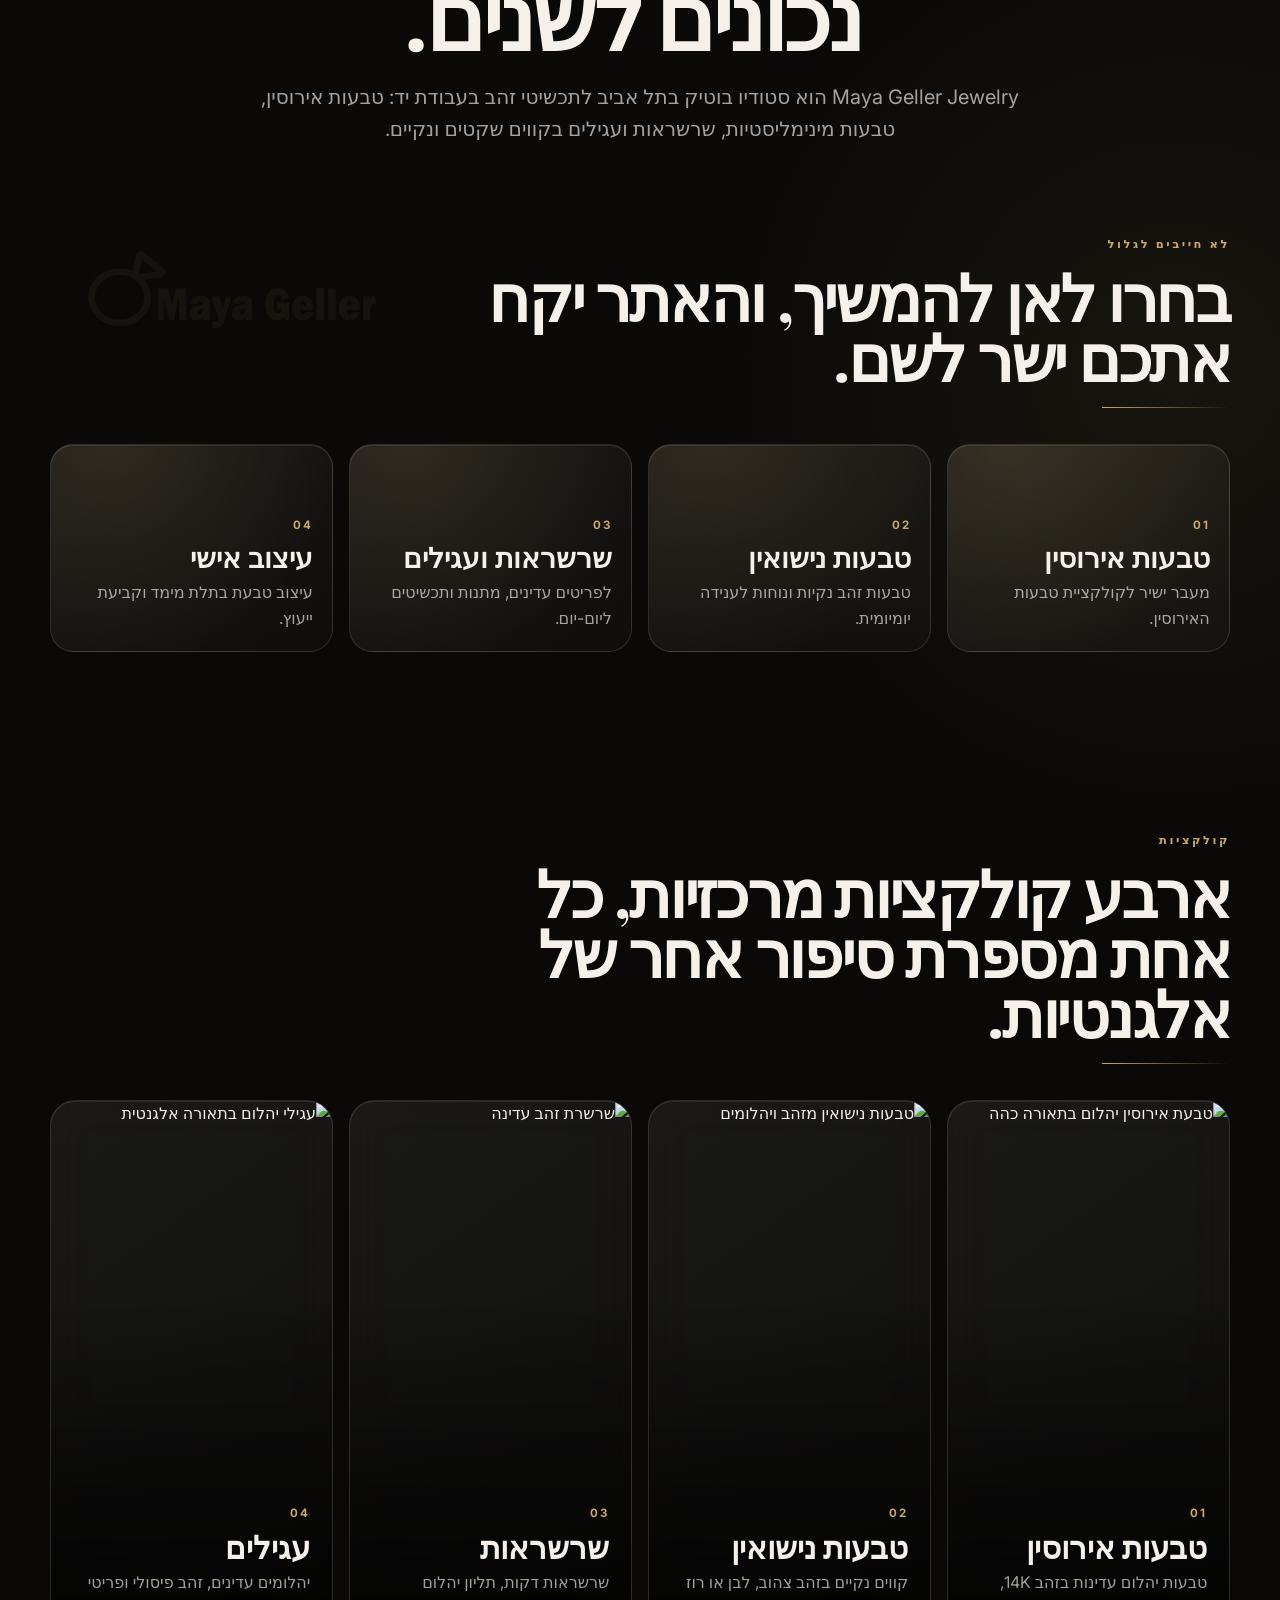
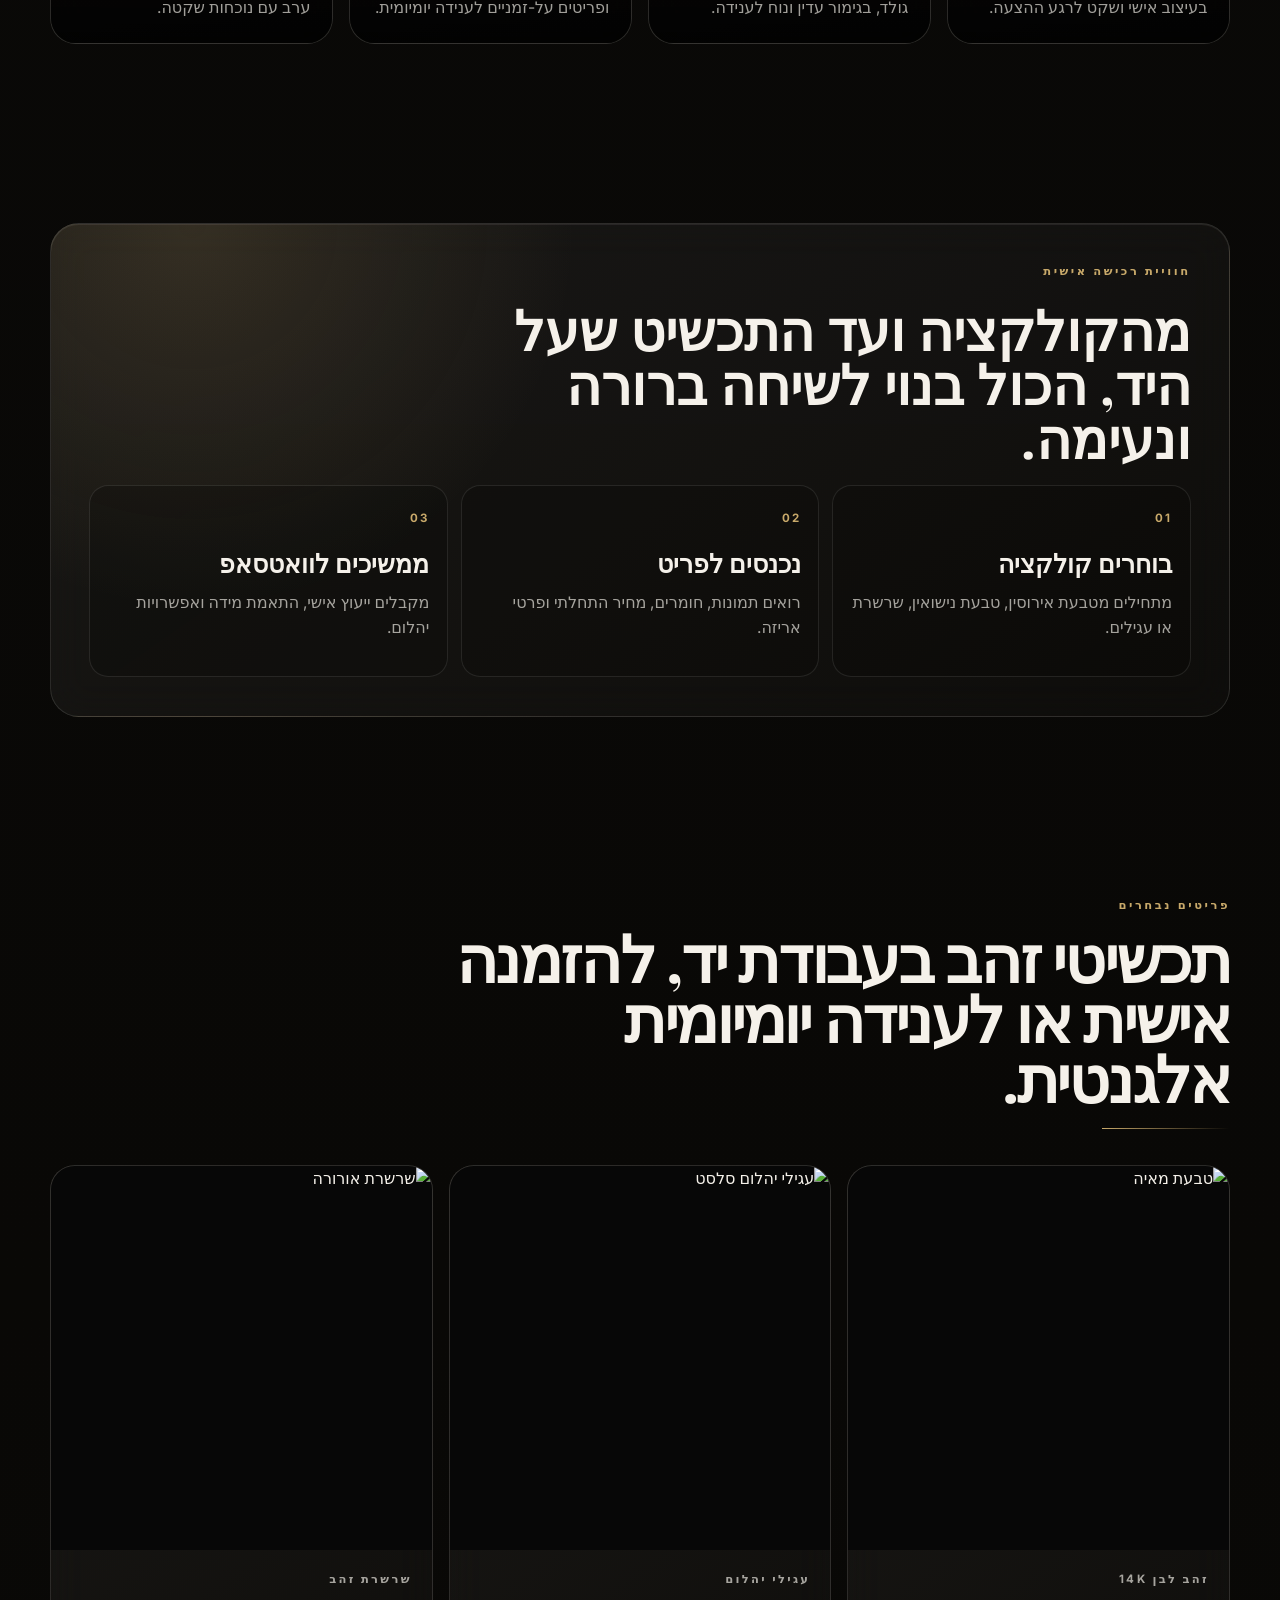
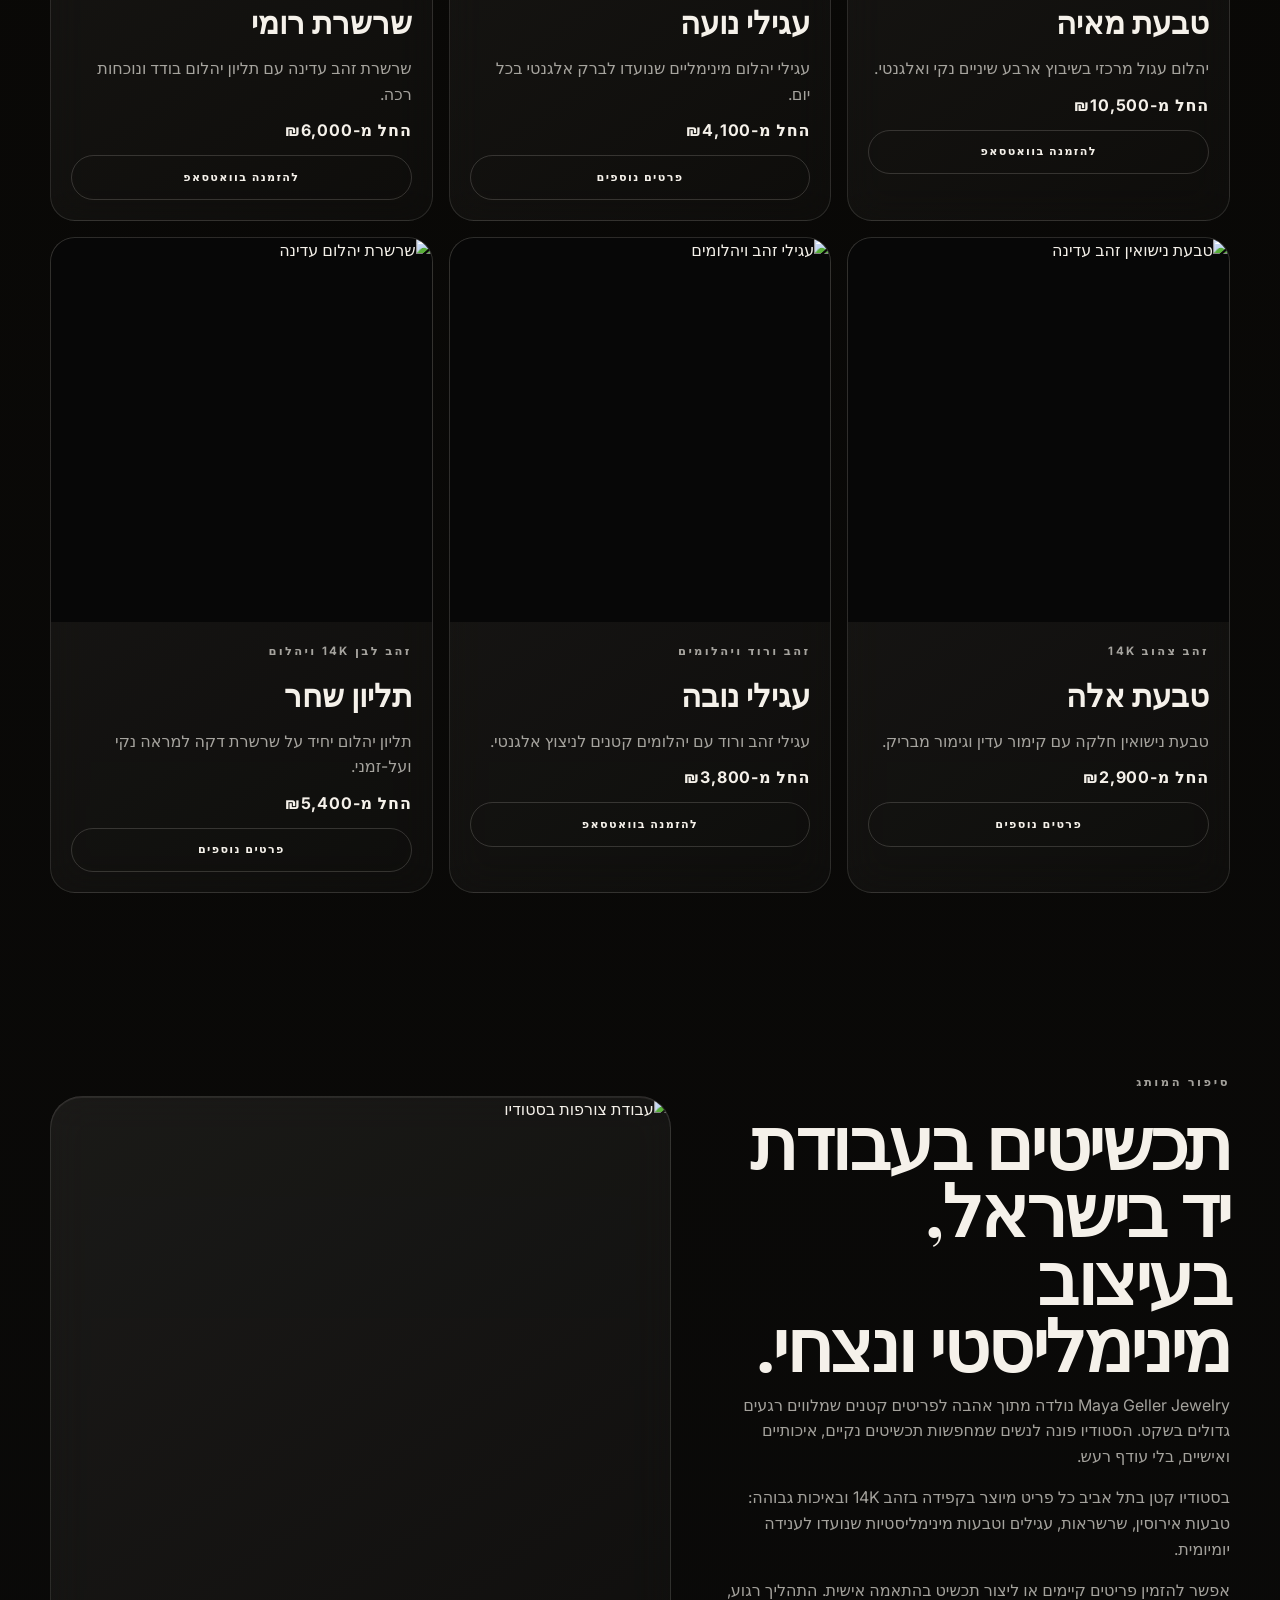
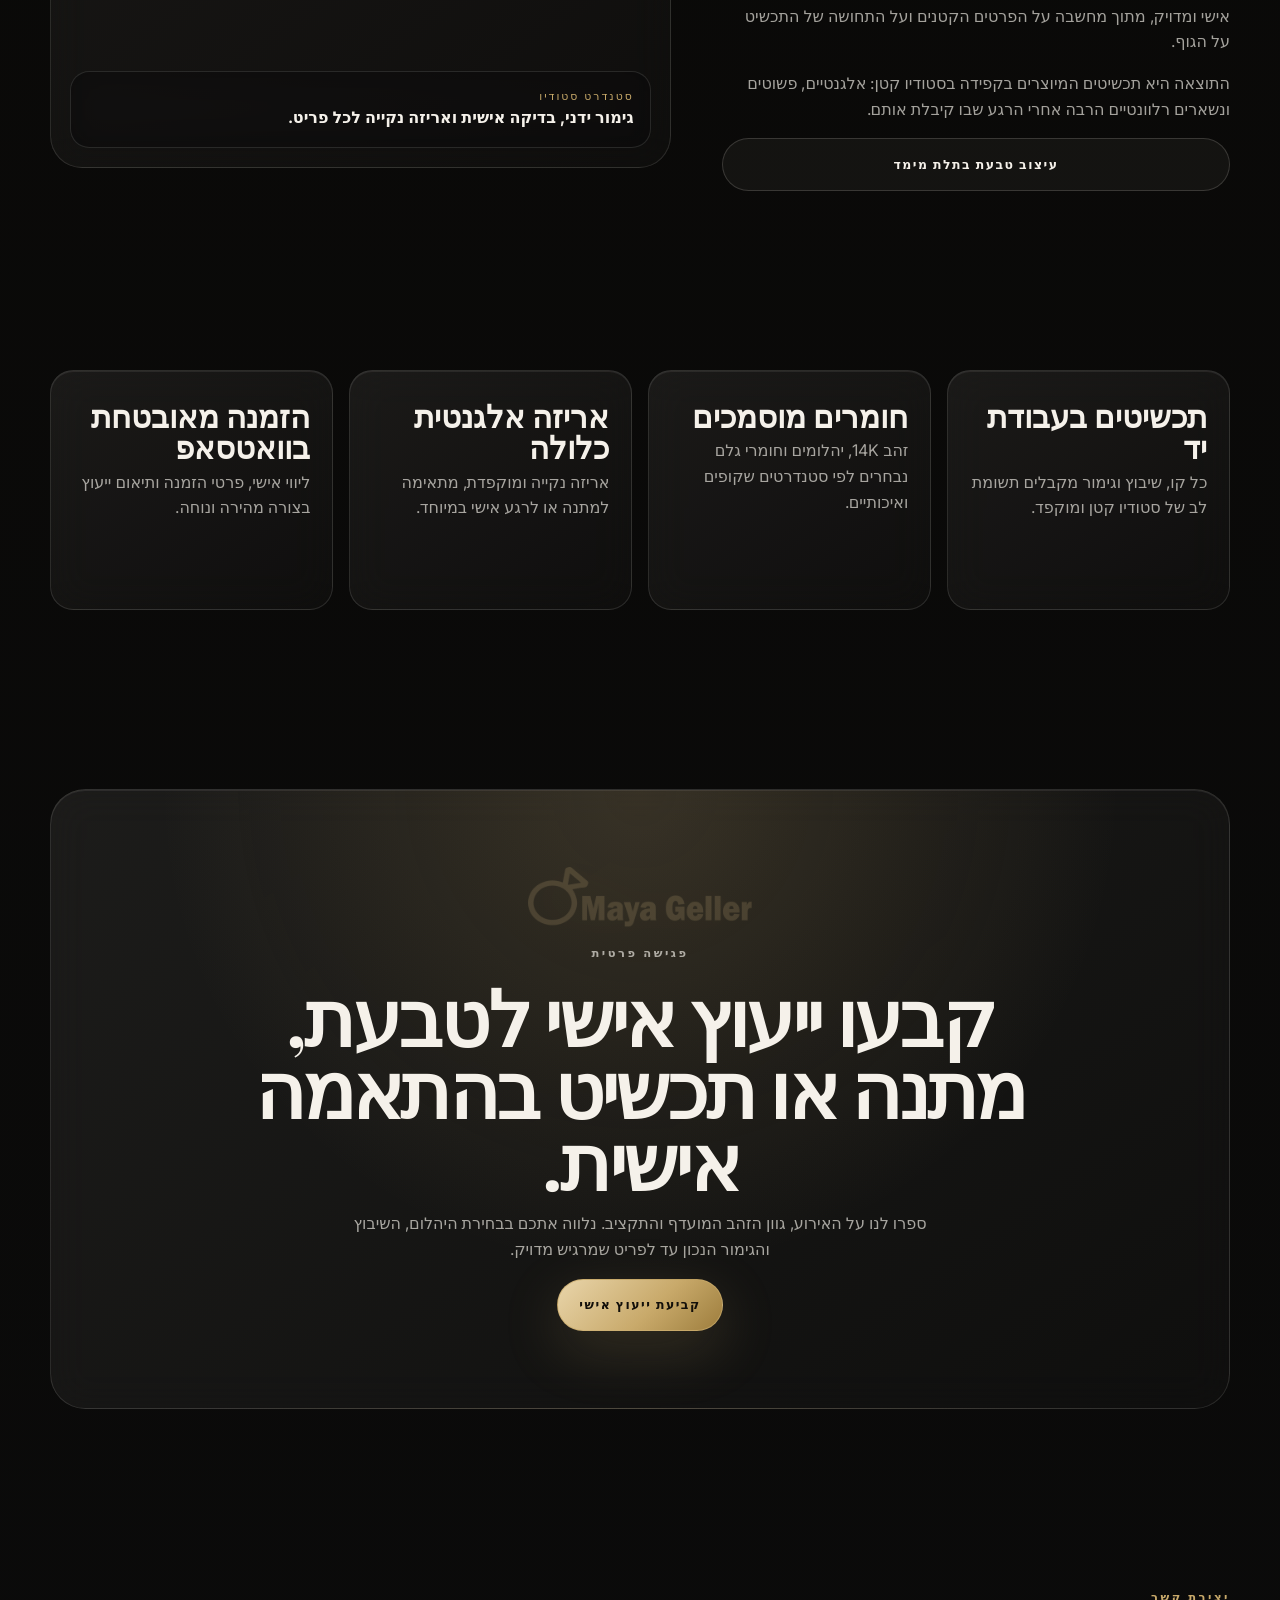
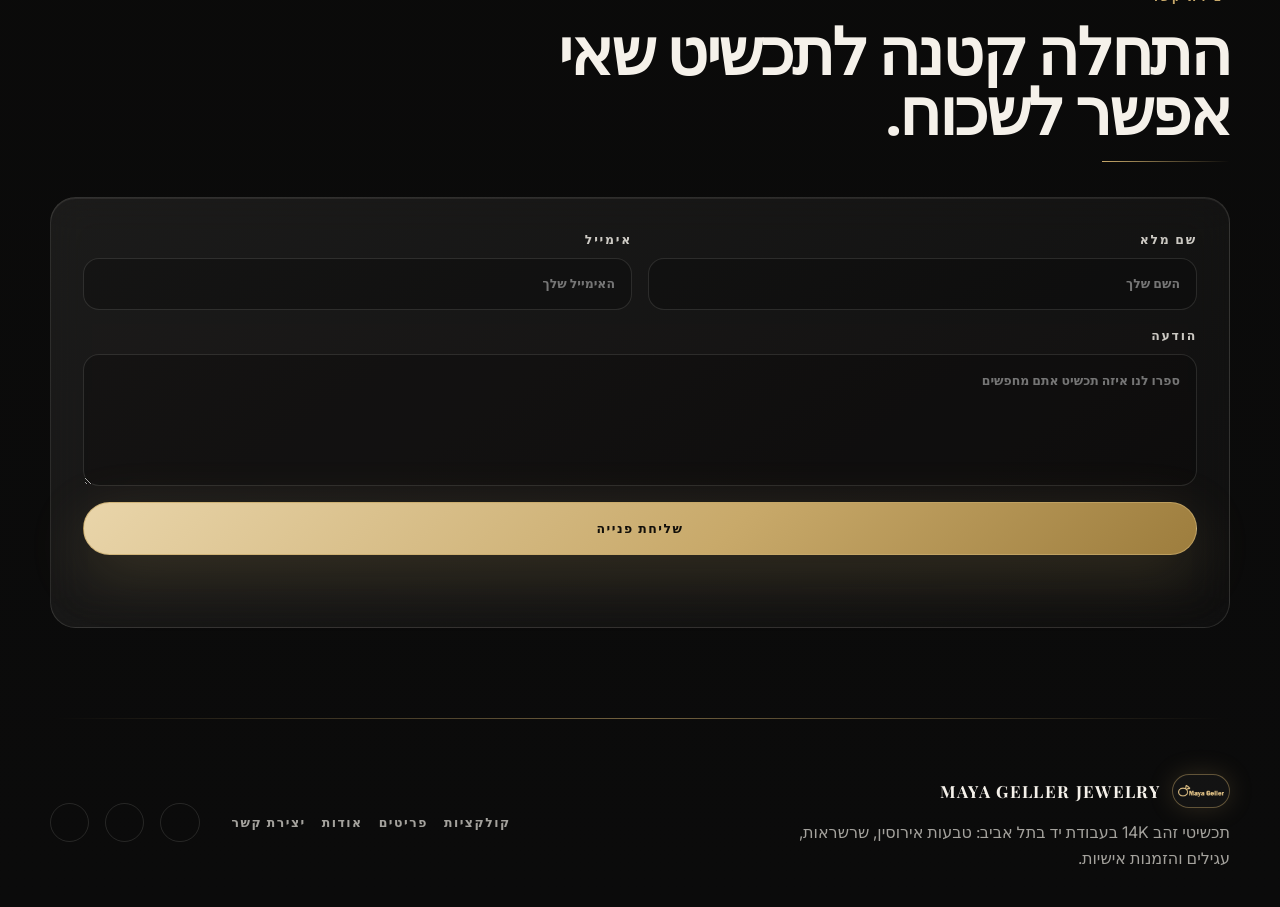
==== commit ef242935: "Add Maya Geller brand mark." ====
--- a/index.html
+++ b/index.html
@@ -34,7 +34,7 @@
 
     <nav class="navbar" aria-label="ניווט ראשי">
       <a class="brand magnetic" href="#top" aria-label="Maya Geller Jewelry - חזרה לראש העמוד">
-        <span class="brand__mark">MG</span>
+        <span class="brand__mark brand__mark--logo"><img src="assets/maya-geller-mark.png" alt="" /></span>
         <span>Maya Geller Jewelry</span>
       </a>
       <div class="nav-links">
@@ -57,7 +57,7 @@
       <aside class="mobile-menu__panel" aria-label="תפריט מובייל">
         <div class="mobile-menu__header">
           <a class="brand" href="index.html">
-            <span class="brand__mark">MG</span>
+            <span class="brand__mark brand__mark--logo"><img src="assets/maya-geller-mark.png" alt="" /></span>
             <span>Maya Geller</span>
           </a>
           <button class="mobile-menu__close" type="button" aria-label="סגירת תפריט">
@@ -114,6 +114,7 @@
       </section>
 
       <section class="quick-access section-shell" aria-label="מעבר מהיר באתר">
+        <img class="logo-watermark logo-watermark--section" src="assets/maya-geller-mark.png" alt="" aria-hidden="true" />
         <div class="section-heading reveal">
           <p class="section-kicker">לא חייבים לגלול</p>
           <h2>בחרו לאן להמשיך, והאתר יקח אתכם ישר לשם.</h2>
@@ -366,6 +367,7 @@
 
       <section class="consultation section-shell" id="consultation">
         <div class="consultation-panel reveal">
+          <img class="consultation-panel__mark" src="assets/maya-geller-mark.png" alt="" aria-hidden="true" />
           <p class="section-kicker">פגישה פרטית</p>
           <h2>קבעו ייעוץ אישי לטבעת, מתנה או תכשיט בהתאמה אישית.</h2>
           <p>
@@ -408,7 +410,7 @@
       <div class="footer__top"></div>
       <div>
         <a class="brand" href="#top">
-          <span class="brand__mark">MG</span>
+          <span class="brand__mark brand__mark--logo"><img src="assets/maya-geller-mark.png" alt="" /></span>
           <span>Maya Geller Jewelry</span>
         </a>
         <p>תכשיטי זהב 14K בעבודת יד בתל אביב: טבעות אירוסין, שרשראות, עגילים והזמנות אישיות.</p>
--- a/styles.css
+++ b/styles.css
@@ -206,6 +206,27 @@
   box-shadow: 0 0 26px rgba(200, 169, 106, 0.18);
 }
 
+.brand__mark--logo {
+  width: 3.65rem;
+  border-radius: 999px;
+  background: rgba(245, 241, 234, 0.035);
+  overflow: hidden;
+}
+
+.brand__mark--logo img,
+.logo-watermark,
+.consultation-panel__mark {
+  display: block;
+  width: 100%;
+  height: 100%;
+  object-fit: contain;
+  filter: invert(82%) sepia(29%) saturate(480%) hue-rotate(356deg) brightness(91%) contrast(88%);
+}
+
+.brand__mark--logo img {
+  padding: 0.32rem;
+}
+
 .nav-links {
   color: var(--muted);
   font-size: 0.76rem;
@@ -448,6 +469,23 @@
     linear-gradient(180deg, rgba(11, 11, 11, 0.16), rgba(11, 11, 11, 0.7));
 }
 
+.logo-watermark {
+  position: absolute;
+  z-index: 5;
+  pointer-events: none;
+  user-select: none;
+}
+
+.logo-watermark--hero {
+  top: clamp(6rem, 13vh, 9rem);
+  right: 50%;
+  width: min(30rem, 62vw);
+  height: auto;
+  opacity: 0.09;
+  transform: translateX(50%);
+  filter: invert(82%) sepia(29%) saturate(480%) hue-rotate(356deg) brightness(91%) contrast(88%) drop-shadow(0 0 34px rgba(200, 169, 106, 0.32));
+}
+
 .hero-orb {
   position: absolute;
   z-index: 4;
@@ -615,6 +653,14 @@
 
 .quick-access {
   padding-top: 0;
+}
+
+.logo-watermark--section {
+  top: 1rem;
+  left: clamp(0rem, 4vw, 2.4rem);
+  width: min(18rem, 42vw);
+  height: auto;
+  opacity: 0.055;
 }
 
 .quick-access__grid {
@@ -968,6 +1014,7 @@
 }
 
 .consultation-panel {
+  position: relative;
   display: grid;
   gap: 1rem;
   justify-items: center;
@@ -977,6 +1024,13 @@
     radial-gradient(circle at 50% 0%, rgba(200, 169, 106, 0.18), transparent 30rem),
     linear-gradient(145deg, rgba(245, 241, 234, 0.08), rgba(245, 241, 234, 0.025));
   text-align: center;
+}
+
+.consultation-panel__mark {
+  width: min(14rem, 45vw);
+  height: auto;
+  opacity: 0.18;
+  filter: invert(82%) sepia(29%) saturate(480%) hue-rotate(356deg) brightness(91%) contrast(88%) drop-shadow(0 0 28px rgba(200, 169, 106, 0.22));
 }
 
 .consultation-panel h2 {
@@ -1449,6 +1503,17 @@
     display: none;
   }
 
+  .noise,
+  .luxury-spotlight,
+  .hero-orb {
+    display: none;
+  }
+
+  #heroCanvas {
+    filter: brightness(0.88);
+    will-change: auto;
+  }
+
   .navbar {
     top: 0.7rem;
     align-items: center;
